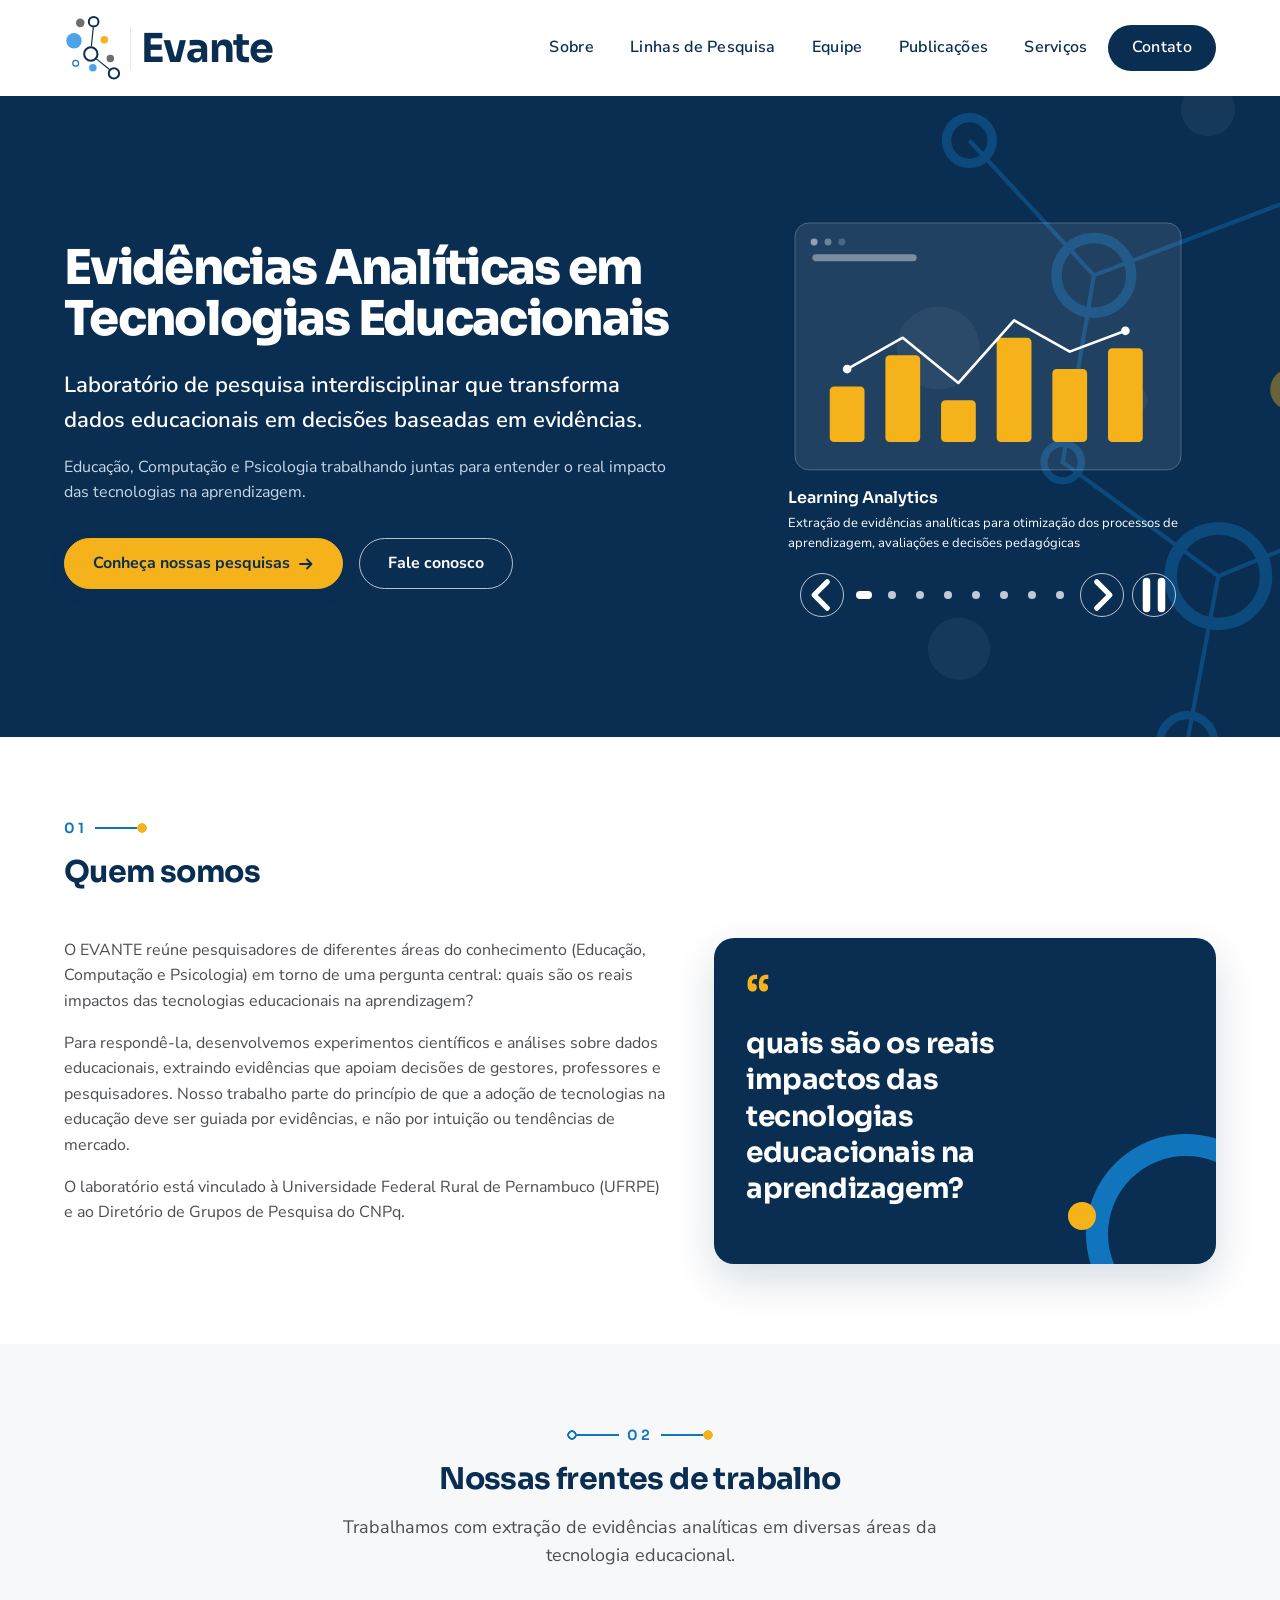
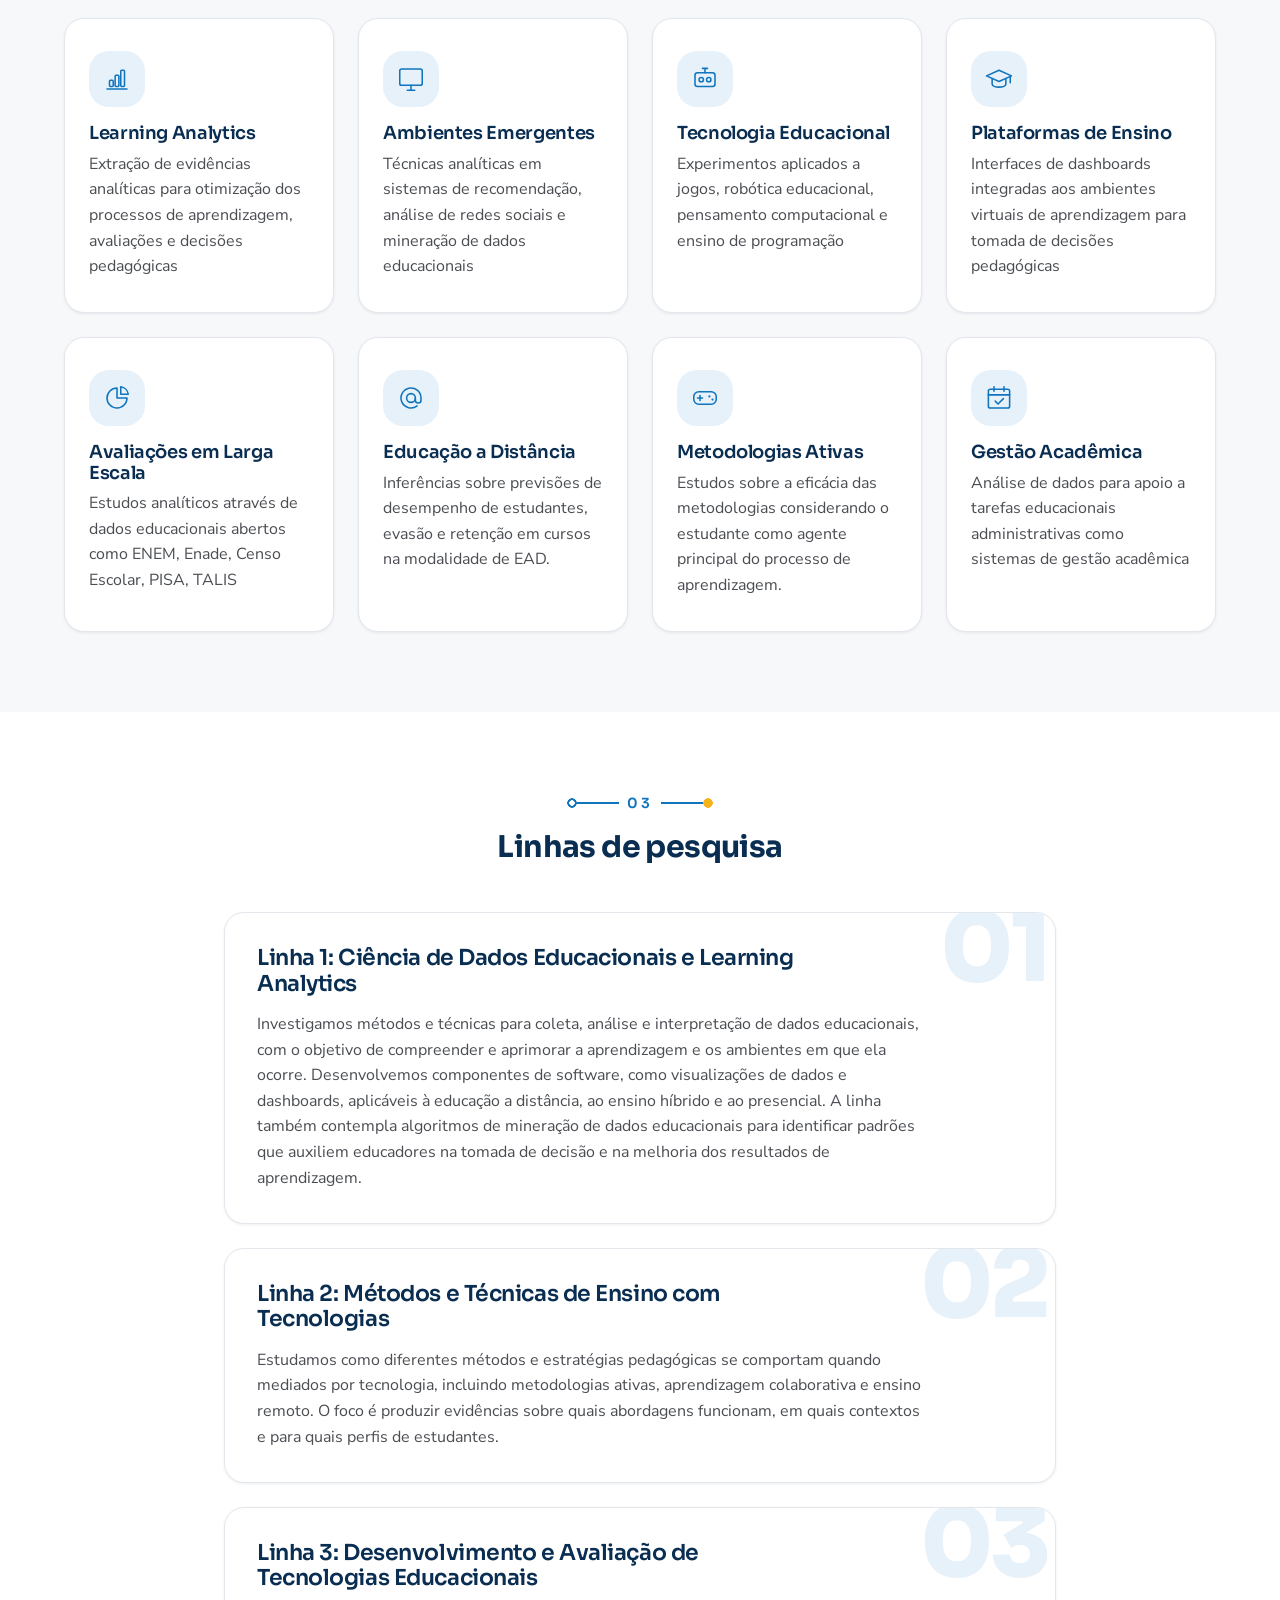
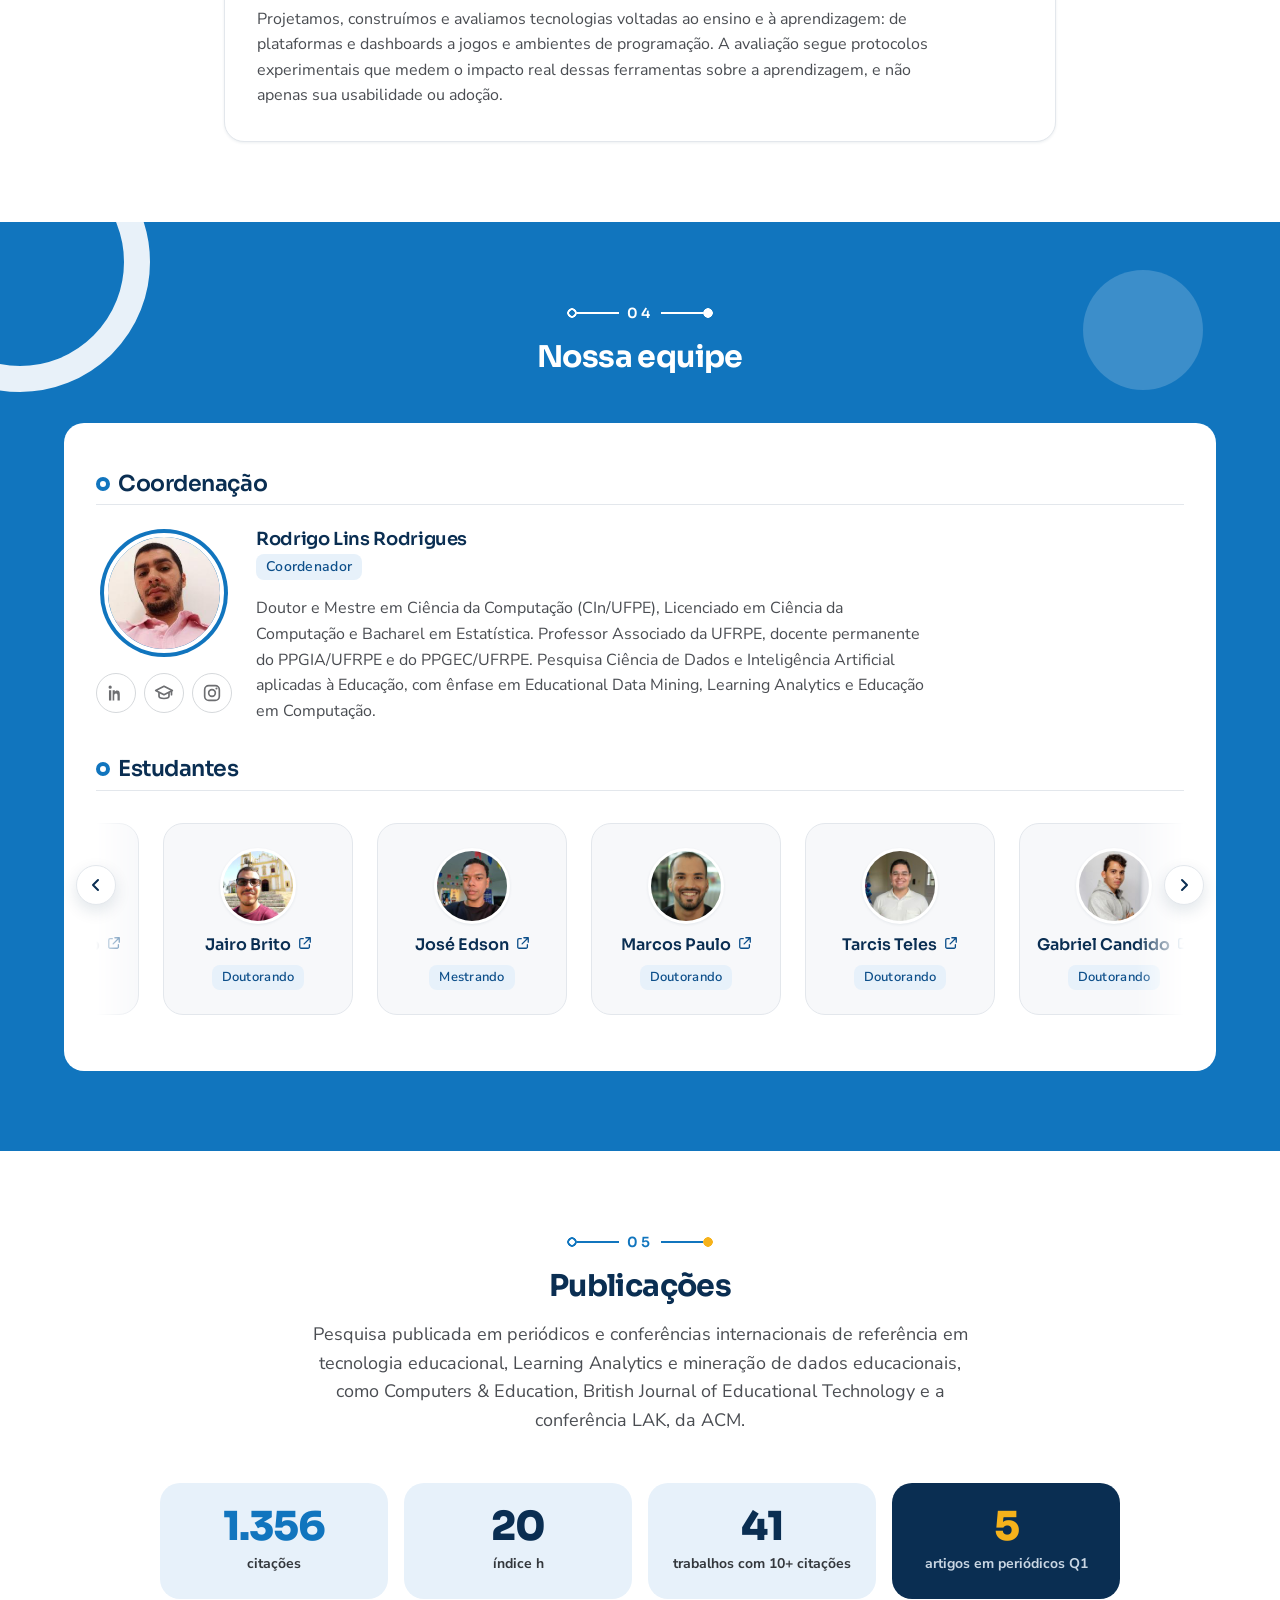
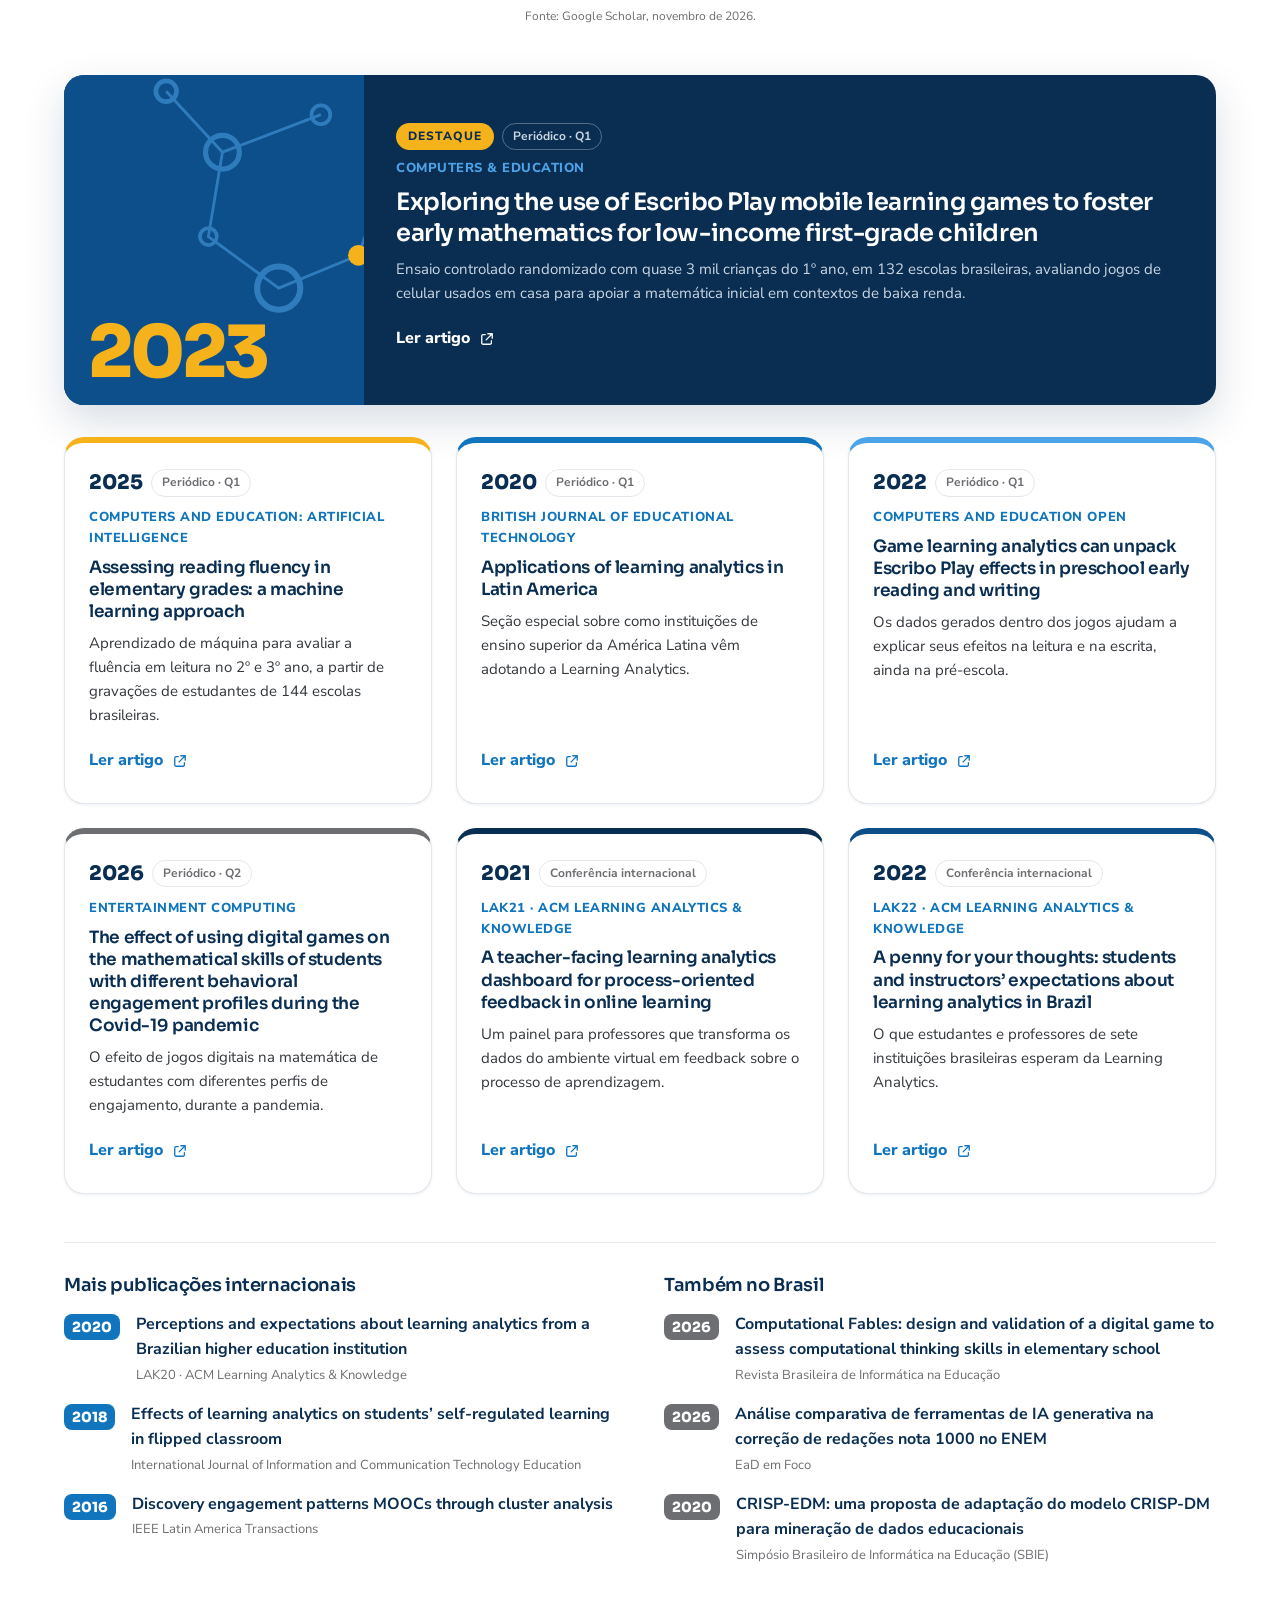
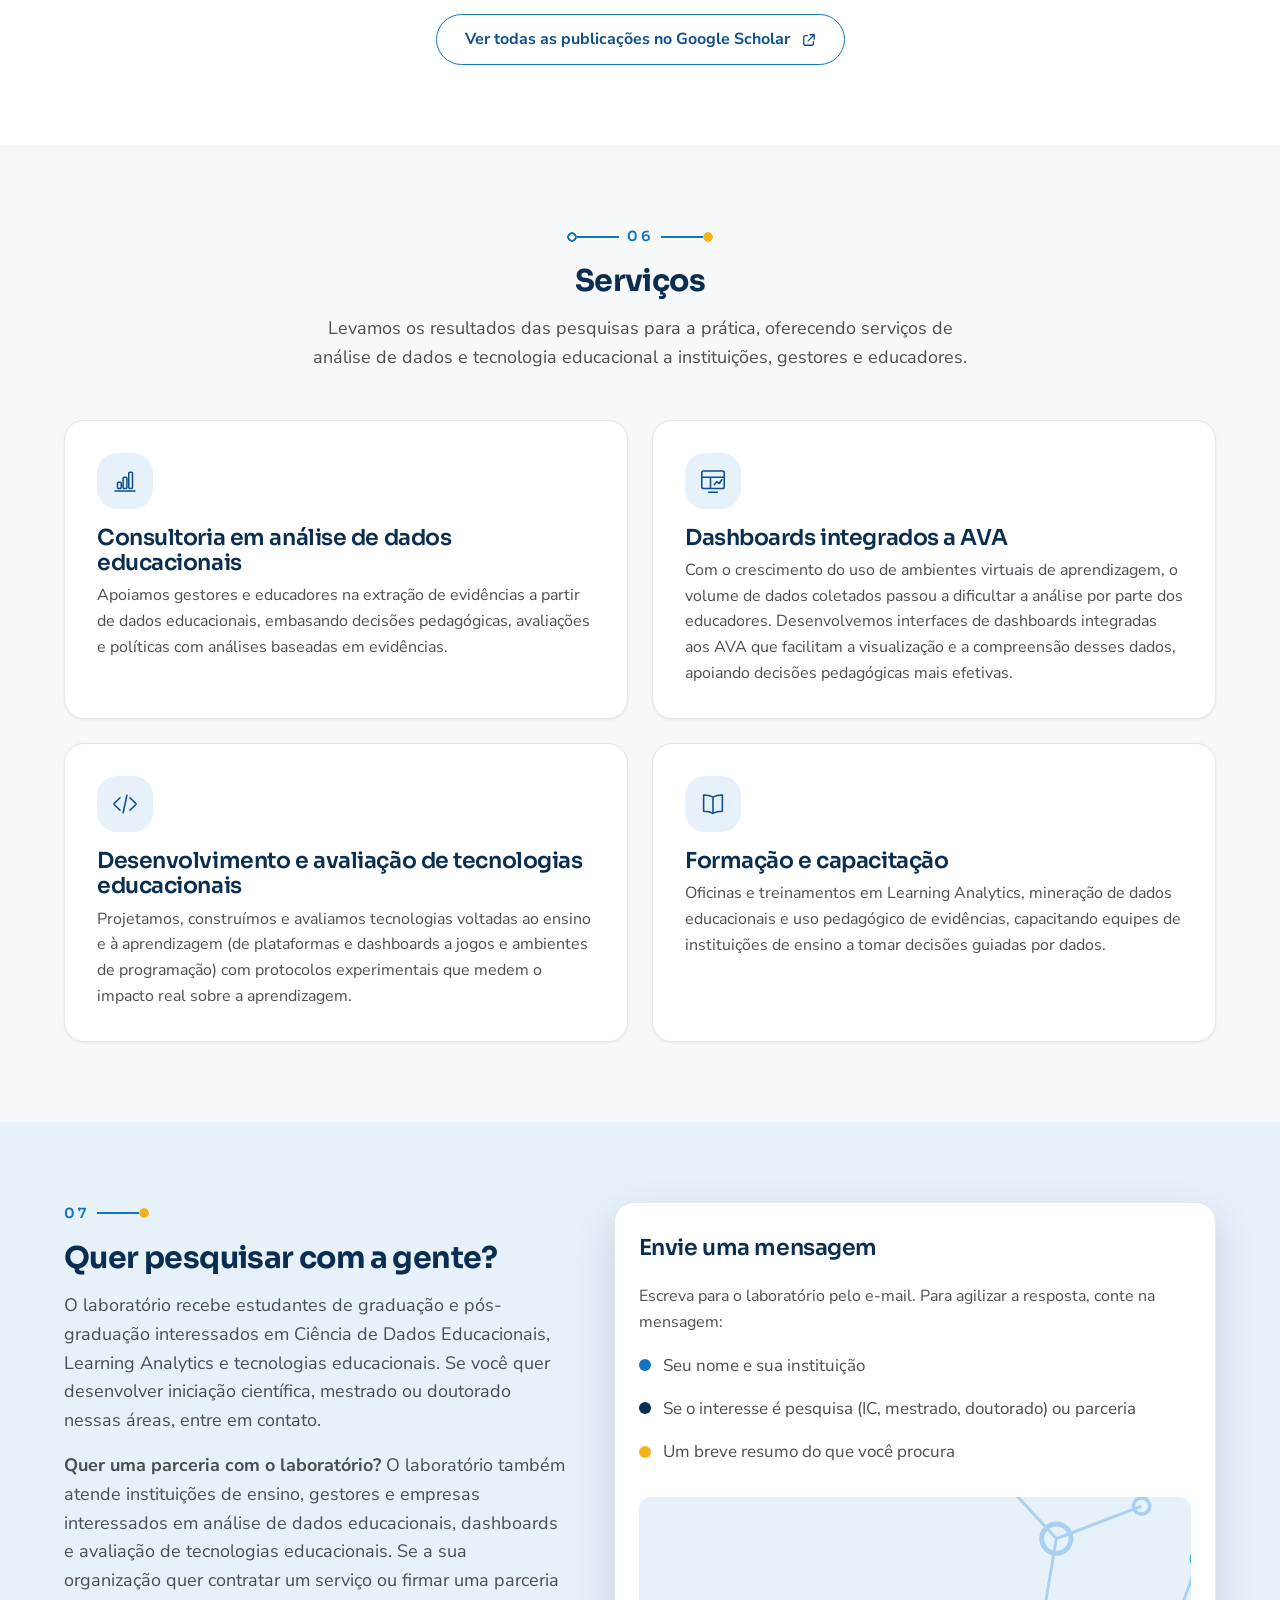
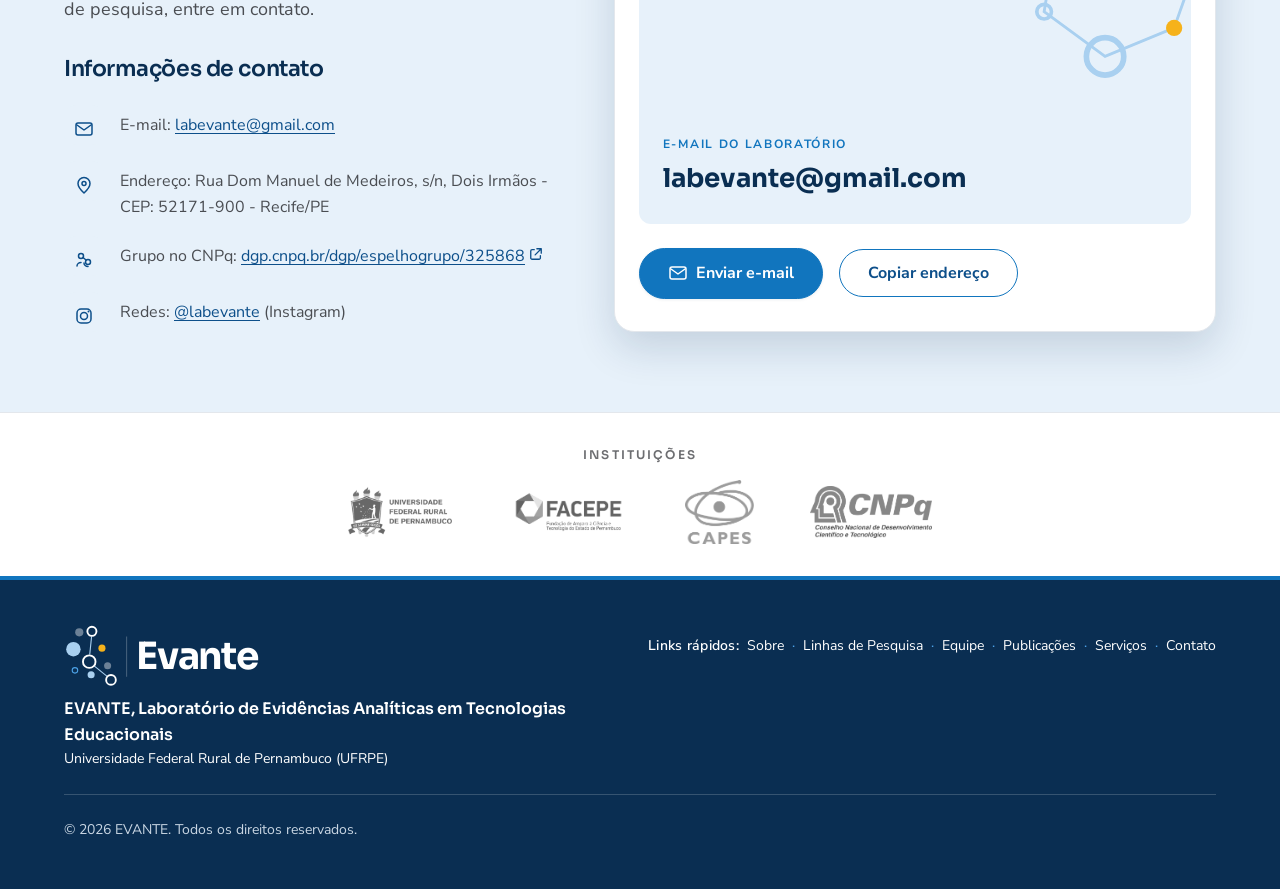
==== index.html @ f4ce6010 "Publica site do Laboratório Evante Co-Authored-By: Claude Opus 5.5 <noreply@anthropic.com>" ====
<!DOCTYPE html>
<html lang="pt-BR">
<head>
  <meta charset="UTF-8">
  <meta name="viewport" content="width=device-width, initial-scale=1.0">
  <meta name="description" content="EVANTE, Laboratório de Evidências Analíticas em Tecnologias Educacionais. Pesquisa interdisciplinar que transforma dados educacionais em decisões baseadas em evidências.">
  <meta name="theme-color" content="#0A2E52">
  <title>EVANTE, Laboratório de Evidências Analíticas em Tecnologias Educacionais</title>
  <link rel="icon" type="image/svg+xml" href="data:image/svg+xml,%3Csvg xmlns=%27http://www.w3.org/2000/svg%27 viewBox=%2740 40 660 780%27%3E%3Ccircle cx=%27217%27 cy=%27128%27 r=%2752%27 fill=%27%236D6E71%27/%3E%3Ccircle cx=%27142%27 cy=%27343%27 r=%2792%27 fill=%27%234DA3E8%27/%3E%3Ccircle cx=%27578%27 cy=%27555%27 r=%2745%27 fill=%27%236D6E71%27/%3E%3Ccircle cx=%27368%27 cy=%27668%27 r=%2745%27 fill=%27%234DA3E8%27/%3E%3Ccircle cx=%27506%27 cy=%27330%27 r=%2745%27 fill=%27%23F6B21B%27/%3E%3Cg fill=%27none%27 stroke=%27%230A2E52%27 stroke-width=%2714%27%3E%3Cline x1=%27374%27 y1=%27180%27 x2=%27350%27 y2=%27412%27/%3E%3Cline x1=%27410%27 y1=%27560%27 x2=%27572%27 y2=%27690%27/%3E%3C/g%3E%3Ccircle cx=%27378%27 cy=%27115%27 r=%2758%27 fill=%27none%27 stroke=%27%230A2E52%27 stroke-width=%2724%27/%3E%3Ccircle cx=%27344%27 cy=%27502%27 r=%2780%27 fill=%27none%27 stroke=%27%230A2E52%27 stroke-width=%2724%27/%3E%3Ccircle cx=%27162%27 cy=%27613%27 r=%2735%27 fill=%27none%27 stroke=%27%231175BE%27 stroke-width=%2714%27/%3E%3Ccircle cx=%27621%27 cy=%27735%27 r=%2762%27 fill=%27none%27 stroke=%27%230A2E52%27 stroke-width=%2724%27/%3E%3C/svg%3E">
  <link rel="preconnect" href="https://fonts.googleapis.com">
  <link rel="preconnect" href="https://fonts.gstatic.com" crossorigin>
  <link rel="stylesheet" href="https://fonts.googleapis.com/css2?family=Nunito+Sans:wght@400;600;700;800&family=Sora:wght@600;700;800&display=swap">
  <style>
    /* ==========================================================
       DESIGN TOKENS - Design System EVANTE
       ========================================================== */
    :root {
      /* ======================================================
         IDENTIDADE VISUAL EVANTE · "Ideias em rede" (v1.0, 2026)
         Fonte da verdade: Manual de Identidade Visual (canvas) e
         design-system-evante.md. Anel = pessoa, ponto = ideia,
         linha = colaboração, Faísca = o novo.
         ====================================================== */

      /* Cores da marca */
      --color-primary:         #1175BE; /* Azul Evante (logo) - 4,9:1 sobre branco */
      --color-primary-dark:    #0D4F8A; /* Azul 700 - links e hover */
      --color-primary-section: #1175BE;
      --color-primary-light:   #E7F1FA; /* Céu */
      --color-deep:            #0A2E52; /* Azul Profundo - fundos escuros */
      --color-blue-300:        #4DA3E8; /* anéis sobre fundo escuro */
      --color-blue-200:        #A9D0F0;
      --color-spark:           #F6B21B; /* Faísca - destaque, nunca texto sobre claro */
      --color-graphite:        #6D6E71; /* Grafite (logo) */

      /* Neutros */
      --color-ink:        #1B1F24; /* Tinta */
      --color-slate:      #0A2E52;
      --color-heading:    #0A2E52;
      --color-text:       #4A4D52;
      --color-text-muted: #6D6E71;
      --color-on-dark:    #C9D6E3; /* texto secundário sobre Azul Profundo */
      --color-border:     #E3E7EC;
      --color-surface:    #F7F8FA; /* Papel */
      --color-bg:         #FFFFFF;

      /* Acentos: a paleta antiga (arco-íris por área) foi substituída
         pela escala do azul + Faísca, para padronizar com a marca */
      --accent-rose:   #1175BE;
      --accent-cyan:   #4DA3E8;
      --accent-green:  #0D4F8A;
      --accent-orange: #F6B21B;
      --accent-yellow: #F6B21B;
      --accent-navy:   #0A2E52;

      /* Cores funcionais */
      --color-success: #2E8B57;
      --color-error:   #D64545;
      --color-warning: #F6B21B;

      /* Tipografia da marca (Google Fonts) */
      --font-heading: "Sora", "Avenir Next", "Segoe UI", system-ui, sans-serif;
      --font-body: "Nunito Sans", "Segoe UI", "Helvetica Neue", Arial, system-ui, sans-serif;
      --font-serif: var(--font-body); /* serifada itálica aposentada na nova identidade */
      --font-logo: "Carlito", "Calibri", "Nunito Sans", sans-serif;

      /* Border-radius */
      --radius-sm: 8px;
      --radius-md: 12px;
      --radius-lg: 20px;
      --radius-full: 9999px;

      /* Sombras no tom do Azul Profundo */
      --shadow-sm: 0 1px 3px rgba(10, 46, 82, 0.08);
      --shadow-md: 0 6px 16px rgba(10, 46, 82, 0.12);
      --shadow-lg: 0 16px 40px rgba(10, 46, 82, 0.16);

      /* Espaçamento - escala base 8px */
      --space-1: 4px;
      --space-2: 8px;
      --space-3: 16px;
      --space-4: 24px;
      --space-5: 32px;
      --space-6: 48px;
      --space-7: 80px;
      --space-8: 120px;

      --header-height: 96px;
    }

    /* ==========================================================
       RESET + BASE (mobile-first)
       ========================================================== */
    *, *::before, *::after {
      margin: 0;
      padding: 0;
      box-sizing: border-box;
    }

    html {
      scroll-behavior: smooth;
      scroll-padding-top: calc(var(--header-height) + var(--space-3));
      -webkit-text-size-adjust: 100%;
    }

    body {
      font-family: var(--font-body);
      font-size: 1rem;
      font-weight: 400;
      line-height: 1.6;
      color: var(--color-text);
      background-color: var(--color-bg);
      -webkit-font-smoothing: antialiased;
    }

    ::selection {
      background-color: var(--color-spark);
      color: var(--color-deep);
    }

    h1, h2, h3, h4 {
      font-family: var(--font-heading);
      color: var(--color-heading);
      line-height: 1.15;
      letter-spacing: -0.02em;
    }

    h1 { font-size: clamp(1.875rem, 4.5vw + 0.75rem, 3rem); font-weight: 700; }
    h2 { font-size: clamp(1.5rem, 1.6vw + 1rem, 1.875rem); font-weight: 700; }
    h3 { font-size: 1.375rem; font-weight: 600; }
    h4 { font-size: 1.125rem; font-weight: 600; }

    p { max-width: 42rem; }

    /* Links em primary-dark (7,3:1); hover clareia para o azul da marca,
       que também passa AA sobre branco (4,9:1). */
    a {
      color: var(--color-primary-dark);
      text-decoration: underline;
      text-underline-offset: 3px;
      transition: color 150ms ease, text-decoration-thickness 150ms ease;
    }

    a:hover {
      color: var(--color-primary);
      text-decoration-thickness: 2px;
    }

    a:focus-visible,
    button:focus-visible,
    input:focus-visible,
    textarea:focus-visible {
      outline: 2px solid var(--color-primary);
      outline-offset: 2px;
      border-radius: var(--radius-sm);
    }

    img, svg { display: block; max-width: 100%; }

    ul { list-style: none; }

    .container {
      max-width: 1200px;
      margin: 0 auto;
      padding-left: 16px;
      padding-right: 16px;
    }

    .sr-only {
      position: absolute;
      width: 1px;
      height: 1px;
      padding: 0;
      margin: -1px;
      overflow: hidden;
      clip: rect(0 0 0 0);
      white-space: nowrap;
      border: 0;
    }

    .skip-link {
      position: absolute;
      left: var(--space-3);
      top: -100px;
      z-index: 300;
      padding: 12px 28px;
      background: var(--color-primary-dark);
      color: #FFFFFF;
      font-weight: 600;
      border-radius: var(--radius-md);
      transition: top 150ms ease;
    }

    .skip-link:focus,
    .skip-link:focus-visible {
      top: var(--space-3);
      color: #FFFFFF;
    }

    /* ==========================================================
       BOTÕES
       ========================================================== */
    .btn {
      display: inline-flex;
      align-items: center;
      justify-content: center;
      gap: var(--space-2);
      min-height: 48px;
      padding: 12px 28px;
      border-radius: var(--radius-full);
      border: 1.5px solid transparent;
      font-family: var(--font-body);
      font-size: 1rem;
      font-weight: 700;
      text-decoration: none;
      cursor: pointer;
      transition: background-color 150ms ease, border-color 150ms ease,
                  color 150ms ease, box-shadow 150ms ease, transform 150ms ease;
    }

    .btn .btn-arrow { transition: transform 150ms ease; }
    .btn:hover .btn-arrow { transform: translateX(4px); }

    /* Com o azul real da marca (#1175BE), branco sobre primary rende 4,9:1 -
       passa AA para texto normal, então o primário segue o DS à risca:
       fundo primary, hover escurece para primary-dark (7,3:1). */
    .btn--primary {
      background-color: var(--color-primary);
      border-color: var(--color-primary);
      color: #FFFFFF;
      box-shadow: var(--shadow-sm);
    }

    .btn--primary:hover {
      background-color: var(--color-primary-dark);
      border-color: var(--color-primary-dark);
      color: #FFFFFF;
      box-shadow: var(--shadow-md);
      transform: translateY(-1px);
    }

    .btn--secondary {
      background-color: transparent;
      border-color: var(--color-primary);
      color: var(--color-primary-dark);
    }

    .btn--secondary:hover {
      background-color: var(--color-primary-light);
      color: var(--color-primary-dark);
    }

    /* CTA claro para uso sobre fundos escuros do hero */
    .btn--light {
      background-color: var(--color-spark);
      border-color: var(--color-spark);
      color: var(--color-deep);
      box-shadow: var(--shadow-md);
    }

    .btn--light:hover {
      background-color: #FFFFFF;
      border-color: #FFFFFF;
      color: var(--color-deep);
      box-shadow: var(--shadow-lg);
      transform: translateY(-1px);
    }

    .btn--ghost {
      background-color: transparent;
      border-color: rgba(255, 255, 255, 0.7);
      color: #FFFFFF;
    }

    .btn--ghost:hover {
      background-color: #FFFFFF;
      border-color: #FFFFFF;
      color: var(--color-primary-dark);
    }

    .btn--light:focus-visible,
    .btn--ghost:focus-visible { outline-color: #FFFFFF; }

    /* ==========================================================
       HEADER / NAVEGAÇÃO
       ========================================================== */
    /* Sticky apenas com JS: sem scripts o menu mobile fica expandido dentro
       do header, e um header fixo de ~380px cobriria metade do viewport */
    .site-header {
      position: static;
      z-index: 100;
      background-color: var(--color-bg);
      transition: box-shadow 150ms ease, background-color 150ms ease;
    }

    .js .site-header {
      position: sticky;
      top: 0;
    }

    @supports (backdrop-filter: blur(12px)) {
      .site-header {
        background-color: rgba(255, 255, 255, 0.82);
        backdrop-filter: blur(12px);
        -webkit-backdrop-filter: blur(12px);
      }
    }

    .site-header.is-scrolled { box-shadow: var(--shadow-sm); }

    /* Barra de progresso de leitura */
    .scroll-progress {
      position: absolute;
      left: 0;
      bottom: 0;
      height: 2px;
      width: 100%;
      transform: scaleX(0);
      transform-origin: left;
      background: var(--color-primary);
      pointer-events: none;
    }

    .header-inner {
      display: flex;
      flex-wrap: wrap;
      align-items: center;
      justify-content: space-between;
      min-height: var(--header-height);
      gap: var(--space-3);
    }

    .logo {
      display: inline-flex;
      align-items: center;
      min-height: 44px;
      text-decoration: none;
    }

    /* Lockup da marca - SVG inline (opção 1: rede de dados), nítido em
       qualquer escala. Menor no mobile p/ caber ao lado do menu; maior no
       desktop. A tipografia herda a fonte de títulos do site. */
    .logo-svg {
      height: 56px;
      width: auto;
      display: block;
    }

    .logo-svg text, .footer-logo text { font-family: var(--font-heading); }
    .logo-svg .tg, .footer-logo .tg { font-family: var(--font-body); }

    .footer-logo { height: 64px; width: auto; display: block; }

    /* Sem JS o botão fica oculto e a lista de links permanece visível
       (fallback progressivo); com JS o menu colapsa no mobile. */
    .nav-toggle {
      display: none;
      align-items: center;
      justify-content: center;
      width: 44px;
      height: 44px;
      border: none;
      background: transparent;
      border-radius: var(--radius-md);
      color: var(--color-heading);
      cursor: pointer;
    }

    .js .nav-toggle { display: inline-flex; }

    .nav-toggle:hover { color: var(--color-primary-dark); background-color: var(--color-primary-light); }

    .nav-toggle .icon-close { display: none; }
    .nav-toggle[aria-expanded="true"] .icon-menu { display: none; }
    .nav-toggle[aria-expanded="true"] .icon-close { display: block; }

    .site-nav { width: 100%; }

    .js .site-nav {
      position: absolute;
      top: var(--header-height);
      left: 0;
      right: 0;
      width: auto;
      display: none;
      background-color: var(--color-bg);
      box-shadow: var(--shadow-lg);
      border-top: 1px solid var(--color-border);
    }

    .js .site-nav.is-open { display: block; }

    .site-nav ul {
      display: flex;
      flex-direction: column;
      padding: var(--space-2) var(--space-3) var(--space-3);
      gap: var(--space-1);
    }

    .site-nav a {
      display: flex;
      align-items: center;
      min-height: 44px;
      padding: 10px 16px;
      font-size: 1rem;
      font-weight: 600;
      letter-spacing: 0.02em;
      white-space: nowrap;
      color: var(--color-heading);
      text-decoration: none;
      border-radius: var(--radius-md);
      transition: color 150ms ease, background-color 150ms ease;
    }

    .site-nav a:hover {
      color: var(--color-primary-dark);
      background-color: var(--color-primary-light);
    }

    .site-nav a[aria-current="true"] {
      color: var(--color-primary-dark);
      background-color: var(--color-primary-light);
    }

    .site-nav .nav-cta {
      border-radius: var(--radius-full);
      background-color: var(--color-primary);
      color: #FFFFFF;
      justify-content: center;
    }

    .site-nav .nav-cta:hover,
    .site-nav .nav-cta[aria-current="true"] {
      background-color: var(--color-deep);
      color: #FFFFFF;
    }

    /* ==========================================================
       SEÇÕES - base
       ========================================================== */
    .section {
      padding: var(--space-6) 0;
      position: relative;
    }

    .section-header { margin-bottom: var(--space-6); }

    .section-header--center {
      text-align: center;
    }

    .section-header--center .section-eyebrow { justify-content: center; }

    .section-header--center p {
      margin-left: auto;
      margin-right: auto;
    }

    /* Numeração editorial decorativa acima do título */
    .section-eyebrow {
      display: flex;
      align-items: center;
      gap: var(--space-2);
      margin-bottom: var(--space-3);
      font-family: var(--font-heading);
      font-size: 0.875rem;
      font-weight: 600;
      letter-spacing: 0.2em;
      color: var(--color-primary);
    }

    /* Conexão: linha azul que termina num nó da Faísca */
    .section-eyebrow::after {
      content: "";
      width: 52px;
      height: 10px;
      background:
        radial-gradient(circle at calc(100% - 5px) 50%, var(--color-spark) 4.5px, transparent 5px),
        linear-gradient(var(--color-primary), var(--color-primary)) left center / calc(100% - 10px) 2px no-repeat;
    }

    .section-header--center .section-eyebrow::before {
      content: "";
      width: 52px;
      height: 10px;
      background:
        radial-gradient(circle at 5px 50%, transparent 2.5px, var(--color-primary) 3px, var(--color-primary) 4.5px, transparent 5px),
        linear-gradient(var(--color-primary), var(--color-primary)) right center / calc(100% - 10px) 2px no-repeat;
    }

    .section-subtitle {
      font-family: var(--font-body);
      font-size: 1.125rem;
      font-weight: 400;
      color: var(--color-text);
      margin-top: var(--space-3);
    }

    .section--surface { background-color: var(--color-surface); }

    .prose > p + p { margin-top: var(--space-3); }

    /* Placeholders de conteúdo pendente */
    .placeholder-note {
      border: 1px dashed var(--color-text-muted);
      border-radius: var(--radius-lg);
      padding: var(--space-4);
      font-style: italic;
      color: var(--color-text);
      background-color: var(--color-surface);
    }

    /* ==========================================================
       HERO
       ========================================================== */
    .hero {
      position: relative;
      background-color: var(--color-deep);
      color: #FFFFFF;
      padding: var(--space-7) 0;
      overflow: hidden;
      isolation: isolate;
    }


    /* Overlay leve em --color-ink (12%) + grade de pontos: com o azul real da
       marca o branco já passa AA (4,9:1); os 12% dão margem (5,5:1+) sem
       escurecer o tom - o hero mantém o azul vivo da logo */
    /* Padrão Constelação (grafismo da marca) */
    .hero-constellation {
      position: absolute;
      z-index: -1;
      right: -160px;
      top: -80px;
      height: calc(100% + 160px);
      width: auto;
      max-width: none;
      opacity: 0.55;
      pointer-events: none;
    }

    @media (min-width: 1024px) {
      .hero-constellation { right: -260px; opacity: 0.4; }
    }

    .hero .container {
      position: relative;
      z-index: 1;
    }

    .hero-grid {
      display: grid;
      grid-template-columns: 1fr;
      gap: var(--space-6);
      align-items: center;
    }

    .hero h1 {
      color: #FFFFFF;
      max-width: 46rem;
      font-weight: 800;
      line-height: 1.05;
      letter-spacing: -0.035em;
    }

    .hero-subtitle {
      font-family: var(--font-body);
      font-weight: 600;
      font-size: clamp(1.125rem, 1vw + 1rem, 1.375rem);
      margin-top: var(--space-4);
      max-width: 42rem;
      color: #FFFFFF;
    }

    /* Branco puro: em 16px (texto normal), EDF5FB ficaria 4,47:1 no stop
       mais claro do gradiente - branco rende 4,92:1 */
    .hero-support {
      margin-top: var(--space-3);
      max-width: 42rem;
      color: var(--color-on-dark);
    }

    .hero-actions {
      display: flex;
      flex-wrap: wrap;
      gap: var(--space-3);
      margin-top: var(--space-5);
    }

    /* Carrossel de dashboards das frentes de trabalho (desktop).
       min-width: 0 impede que a legenda mais longa infle o min-content
       do item de grid e quebre a proporção de colunas do hero */
    .hero-visual {
      display: none;
      position: relative;
      min-width: 0;
    }

    .hero-visual svg { width: 100%; height: auto; }

    @keyframes hero-float {
      0%, 100% { transform: translateY(0); }
      50% { transform: translateY(-10px); }
    }

    .hero-visual .float { animation: hero-float 7s ease-in-out infinite; }

    /* ---- Animações dos gráficos: entrada coreografada + vida contínua ----
       Escopadas em .hv-slide.is-active: a coreografia REPLAY a cada troca
       de slide do carrossel. Só transform/opacity (baratos de compor);
       estados finais = estado natural, então o prefers-reduced-motion
       global reduz tudo a um aparecimento instantâneo. */
    .hv-fade { opacity: 0; }

    .hv-slide.is-active .hv-fade {
      animation: hv-fade-in 600ms ease-out var(--in-delay, 0ms) both;
    }

    @keyframes hv-fade-in { to { opacity: 1; } }

    /* Barras: crescem do eixo e depois "respiram" como dados ao vivo */
    .hv-bar {
      transform-box: fill-box;
      transform-origin: 50% 100%;
      opacity: 0;
    }

    .hv-slide.is-active .hv-bar {
      animation:
        hv-fade-in 200ms ease-out var(--in-delay, 600ms) both,
        hv-rise-y 900ms cubic-bezier(0.22, 0.8, 0.3, 1) var(--in-delay, 600ms) both,
        hv-live-y var(--live-dur, 5s) ease-in-out 2s infinite alternate;
    }

    @keyframes hv-rise-y { from { transform: scaleY(0); } }
    @keyframes hv-live-y { from { transform: scaleY(1); } to { transform: scaleY(0.93); } }

    /* Pílulas de valor: deslizam da esquerda e oscilam sutilmente */
    .hv-stat {
      transform-box: fill-box;
      transform-origin: 0% 50%;
      opacity: 0;
    }

    .hv-slide.is-active .hv-stat {
      animation:
        hv-fade-in 200ms ease-out var(--in-delay, 400ms) both,
        hv-rise-x 700ms cubic-bezier(0.22, 0.8, 0.3, 1) var(--in-delay, 400ms) both,
        hv-live-x var(--live-dur, 6s) ease-in-out 2.4s infinite alternate;
    }

    @keyframes hv-rise-x { from { transform: scaleX(0); } }
    @keyframes hv-live-x { from { transform: scaleX(1); } to { transform: scaleX(0.8); } }

    /* Linha de tendência: desenha-se do início ao fim */
    .hv-trend {
      stroke-dasharray: 100;
      stroke-dashoffset: 100;
      fill: none;
    }

    .hv-slide.is-active .hv-trend {
      animation: hv-draw 1400ms ease-in-out 800ms forwards;
    }

    @keyframes hv-draw { to { stroke-dashoffset: 0; } }

    .hv-dot {
      opacity: 0;
      transform-box: fill-box;
      transform-origin: 50% 50%;
    }

    .hv-slide.is-active .hv-dot {
      animation:
        hv-fade-in 350ms ease-out var(--in-delay, 900ms) both,
        hv-pulse-dot 3.2s ease-in-out var(--pulse-delay, 2.6s) infinite;
    }

    @keyframes hv-pulse-dot {
      0%, 100% { transform: scale(1); }
      50% { transform: scale(1.35); }
    }

    /* Arcos (donuts/medidores): varrem até o valor e deslizam de leve depois.
       --sweep-from = comprimento do arco (stroke-dasharray) de cada elemento */
    .hv-donut {
      stroke-dashoffset: var(--sweep-from, 120);
      fill: none;
    }

    .hv-slide.is-active .hv-donut {
      animation:
        hv-sweep 1200ms cubic-bezier(0.3, 0.6, 0.2, 1) 1000ms both,
        hv-live-sweep 7s ease-in-out 2.6s infinite alternate;
    }

    @keyframes hv-sweep { to { stroke-dashoffset: 0; } }
    @keyframes hv-live-sweep { from { stroke-dashoffset: 0; } to { stroke-dashoffset: -14; } }

    /* ---- Estrutura do carrossel ---- */
    .hv-carousel {
      max-width: 400px;
      margin: 0 auto;
    }

    .hv-viewport { overflow: hidden; }

    .hv-track {
      display: flex;
      transition: transform 600ms cubic-bezier(0.4, 0, 0.2, 1);
    }

    .hv-slide {
      flex: 0 0 100%;
      min-width: 0;
    }

    .hv-caption {
      margin-top: var(--space-2);
      min-height: 80px;
      color: #FFFFFF;
    }

    .hv-caption strong {
      display: block;
      font-family: var(--font-heading);
      font-size: 1rem;
      font-weight: 600;
      margin-bottom: var(--space-1);
    }

    .hv-caption p {
      font-size: 0.8125rem;
      line-height: 1.5;
      color: #FFFFFF;
      max-width: none;
    }

    /* Controles só fazem sentido com JS */
    .hv-controls { display: none; }

    .js .hv-controls {
      display: flex;
      align-items: center;
      justify-content: center;
      gap: var(--space-2);
      margin-top: var(--space-2);
    }

    .hv-nav {
      display: inline-flex;
      align-items: center;
      justify-content: center;
      width: 44px;
      height: 44px;
      flex: none;
      border-radius: var(--radius-full);
      border: 1.5px solid rgba(255, 255, 255, 0.7);
      background: transparent;
      color: #FFFFFF;
      cursor: pointer;
      transition: background-color 150ms ease, color 150ms ease;
    }

    .hv-nav:hover {
      background-color: #FFFFFF;
      color: var(--color-primary-dark);
    }

    .hv-nav:focus-visible {
      outline: 2px solid #FFFFFF;
      outline-offset: 2px;
    }

    /* Pausa no DOM antes dos demais controles (primeiro na ordem de Tab,
       como pede o padrão ARIA de carrossel); visualmente fica por último */
    .hv-pause { order: 1; }

    .hv-pause .icon-play { display: none; }
    .hv-pause.is-paused .icon-pause { display: none; }
    .hv-pause.is-paused .icon-play { display: block; }

    /* WCAG 2.2.2: a pausa manual congela também as animações contínuas
       dos gráficos e a flutuação do cartão, não só a rotação */
    .hv-carousel.is-paused .float,
    .hv-carousel.is-paused .hv-slide.is-active .hv-bar,
    .hv-carousel.is-paused .hv-slide.is-active .hv-stat,
    .hv-carousel.is-paused .hv-slide.is-active .hv-dot,
    .hv-carousel.is-paused .hv-slide.is-active .hv-donut {
      animation-play-state: paused;
    }

    .hv-dots {
      display: flex;
      align-items: center;
      gap: var(--space-1);
    }

    .hv-dot-btn {
      width: 24px;
      height: 24px;
      border: none;
      background: transparent;
      cursor: pointer;
      position: relative;
      border-radius: var(--radius-full);
      padding: 0;
    }

    .hv-dot-btn::before {
      content: "";
      position: absolute;
      inset: 8px;
      border-radius: var(--radius-full);
      background-color: rgba(255, 255, 255, 0.75); /* ≥3:1 com folga no stop claro */
      transition: background-color 150ms ease;
    }

    .hv-dot-btn:hover::before { background-color: #FFFFFF; }

    .hv-dot-btn.is-active::before {
      inset: 8px 4px;
      background-color: #FFFFFF;
    }

    .hv-dot-btn:focus-visible {
      outline: 2px solid #FFFFFF;
      outline-offset: 1px;
    }

    /* ==========================================================
       FRENTES DE TRABALHO - cards de área
       ========================================================== */
    .areas-grid {
      display: grid;
      grid-template-columns: 1fr;
      gap: var(--space-4);
    }

    .area-card {
      position: relative;
      background-color: var(--color-bg);
      border: 1px solid var(--color-border);
      border-radius: var(--radius-lg);
      padding: 32px 24px;
      box-shadow: var(--shadow-sm);
      transition: box-shadow 150ms ease, transform 150ms ease;
      overflow: hidden;
    }

    /* Fio de acento que desliza no hover */
    .area-card::after {
      content: "";
      position: absolute;
      top: 0;
      left: 0;
      right: 0;
      height: 4px;
      background: var(--color-spark);
      transform: scaleX(0);
      transform-origin: left;
      transition: transform 200ms ease;
    }

    .area-card:hover {
      box-shadow: var(--shadow-md);
      transform: translateY(-4px);
    }

    .area-card:hover::after { transform: scaleX(1); }

    .area-icon-chip {
      display: inline-flex;
      align-items: center;
      justify-content: center;
      width: 56px;
      height: 56px;
      border-radius: var(--radius-lg);
      background-color: var(--accent-soft, var(--color-primary-light));
      color: var(--accent, var(--color-primary));
      margin-bottom: var(--space-3);
    }

    .area-icon-chip svg { width: 30px; height: 30px; }

    .area-card h3 {
      margin-bottom: var(--space-2);
      font-size: 1.125rem;
    }

    /* ==========================================================
       QUEM SOMOS
       ========================================================== */
    .about-grid {
      display: grid;
      grid-template-columns: 1fr;
      gap: var(--space-6);
      align-items: start;
    }

    .about-quote {
      position: relative;
      background-color: var(--color-deep);
      border-radius: var(--radius-lg);
      padding: var(--space-5);
      color: #FFFFFF;
      box-shadow: var(--shadow-lg);
      overflow: hidden;
      isolation: isolate;
    }

    /* Overlay leve (12%) + pontos, mesma técnica do hero: mantém o azul da
       marca vivo e o AA do texto branco, inclusive sobre o glow ciano (20%) */
    /* Anel da marca saindo pelo canto + nó da Faísca */
    .about-quote::before {
      content: "";
      position: absolute;
      width: 200px;
      height: 200px;
      right: -70px;
      bottom: -70px;
      border-radius: var(--radius-full);
      border: 22px solid var(--color-primary);
    }

    .about-quote::after {
      content: "";
      position: absolute;
      width: 28px;
      height: 28px;
      right: 120px;
      bottom: 34px;
      border-radius: var(--radius-full);
      background: var(--color-spark);
    }

    /* Pull-quote: reprodução literal da pergunta central da copy */
    .about-quote blockquote {
      position: relative;
      z-index: 1;
      font-family: var(--font-heading);
      font-weight: 700;
      font-size: clamp(1.375rem, 1.2vw + 1rem, 1.75rem);
      line-height: 1.3;
      letter-spacing: -0.015em;
      color: #FFFFFF;
    }

    .about-quote blockquote { padding-right: 96px; padding-bottom: 24px; }

    .about-quote .quote-mark {
      display: block;
      font-family: var(--font-heading);
      font-size: 3rem;
      font-weight: 700;
      line-height: 1;
      color: var(--color-spark);
      margin-bottom: var(--space-2);
    }

    /* ==========================================================
       LINHAS DE PESQUISA
       ========================================================== */
    .research-lines {
      display: grid;
      gap: var(--space-4);
      max-width: 52rem;
      margin: 0 auto;
    }

    .research-line {
      position: relative;
      background-color: var(--color-bg);
      border: 1px solid var(--color-border);
      border-radius: var(--radius-lg);
      padding: var(--space-5);
      box-shadow: var(--shadow-sm);
      overflow: hidden;
      transition: box-shadow 150ms ease, transform 150ms ease;
    }

    .research-line:hover {
      box-shadow: var(--shadow-md);
      transform: translateY(-2px);
    }

    /* Numeral fantasma decorativo */
    .line-ghost {
      position: absolute;
      top: -12px;
      right: 8px;
      font-family: var(--font-heading);
      font-size: 6rem;
      font-weight: 800;
      letter-spacing: -0.04em;
      line-height: 1;
      color: var(--color-primary-light);
      user-select: none;
      pointer-events: none;
    }

    .research-line h3 {
      position: relative;
      margin-bottom: var(--space-3);
      max-width: 36rem;
    }

    .research-line p {
      position: relative;
      max-width: 42rem;
    }

    /* ==========================================================
       EQUIPE
       ========================================================== */
    .section--blue {
      background-color: var(--color-primary);
      position: relative;
      overflow: hidden;
    }

    /* Overlay leve (12%) + pontos, mesma técnica do hero - AA do H2 e do
       eyebrow claros preservado com o azul vivo da marca */
    /* Anéis da marca nas bordas da seção azul */
    .section--blue::before {
      content: "";
      position: absolute;
      width: 260px;
      height: 260px;
      left: -110px;
      top: -90px;
      border-radius: var(--radius-full);
      border: 26px solid rgba(255, 255, 255, 0.9);
    }

    .section--blue::after {
      content: "";
      position: absolute;
      width: 120px;
      height: 120px;
      right: 6%;
      top: 48px;
      border-radius: var(--radius-full);
      background: rgba(255, 255, 255, 0.18);
    }

    .section--blue .container { position: relative; z-index: 1; }

    .section--blue .section-header h2 { color: #FFFFFF; }

    .section--blue .section-eyebrow { color: #FFFFFF; }

    .section--blue .section-eyebrow::before,
    .section--blue .section-eyebrow::after { filter: brightness(0) invert(1); }

    .team-panel {
      background-color: var(--color-bg);
      border-radius: var(--radius-lg);
      padding: var(--space-5) var(--space-4);
      margin-top: var(--space-6);
    }


    .team-group + .team-group { margin-top: var(--space-5); }

    .team-group > h3 {
      display: flex;
      align-items: center;
      gap: var(--space-2);
      margin-bottom: var(--space-4);
      padding-bottom: var(--space-2);
      border-bottom: 1px solid var(--color-border);
    }

    /* Anel da marca como marcador */
    .team-group > h3::before {
      content: "";
      width: 14px;
      height: 14px;
      border-radius: var(--radius-full);
      border: 4px solid var(--color-primary);
    }

    .member-card {
      display: flex;
      flex-direction: column;
      align-items: center;
      text-align: center;
      gap: var(--space-4);
    }

    /* Anel em gradiente ao redor da foto */
    .member-photo-ring {
      flex: none;
      padding: 4px;
      border-radius: var(--radius-full);
      background: var(--color-primary);
    }

    .member-photo {
      width: 120px;
      height: 120px;
      border-radius: var(--radius-full);
      border: 4px solid #FFFFFF;
      background-color: var(--color-primary-light);
      object-fit: cover;
      display: block;
    }

    /* Coluna da foto do coordenador + ícones sociais abaixo */
    .member-aside {
      flex: none;
      display: flex;
      flex-direction: column;
      align-items: center;
      gap: var(--space-3);
    }

    .member-socials {
      display: flex;
      align-items: center;
      gap: var(--space-2);
    }

    /* Chips com contorno, em escala de cinza; escurecem no hover/foco */
    .member-socials .social-link {
      display: inline-flex;
      align-items: center;
      justify-content: center;
      width: 40px;
      height: 40px;
      border-radius: var(--radius-full);
      border: 1.5px solid #D6D9DC;
      color: var(--color-text-muted);
      cursor: pointer;
      transition: color 150ms ease, border-color 150ms ease;
    }

    .member-socials .social-link:hover,
    .member-socials .social-link:focus-visible {
      color: var(--color-heading);
      border-color: var(--color-text-muted);
    }

    .member-socials svg { width: 20px; height: 20px; display: block; }

    .member-card h4 { margin-bottom: var(--space-1); }

    .member-role {
      display: inline-flex;
      align-items: center;
      font-size: 0.875rem;
      font-weight: 600;
      letter-spacing: 0.02em;
      color: var(--color-primary-dark);
      background-color: var(--color-primary-light);
      border-radius: var(--radius-sm);
      padding: 2px 10px;
      margin-bottom: var(--space-3);
    }

    .member-card p { max-width: 42rem; }

    /* Pesquisadores: grade estática de cards (mesmo visual dos estudantes) */
    .researchers-grid {
      display: flex;
      flex-wrap: wrap;
      gap: var(--space-4);
      justify-content: center;
      padding: var(--space-2) 0;
    }

    /* ---- Estudantes: carrossel horizontal contínuo (marquee) ----
       Uma única linha de cards passando na horizontal, em loop. Só anima
       com JS (que clona os cards p/ loop sem emenda); sem JS vira uma
       faixa rolável. Pausa no hover/foco e sob prefers-reduced-motion. */
    .students-viewport {
      overflow-x: auto;
      -webkit-overflow-scrolling: touch;
    }

    /* Com JS: rolagem nativa (scrollLeft) controlada por JS — auto-passar via
       setInterval e setas via scrollBy. Barra de rolagem escondida; fade nas bordas. */
    .js .students-viewport {
      overflow-x: auto;
      scrollbar-width: none;
      -ms-overflow-style: none;
      -webkit-mask-image: linear-gradient(90deg, transparent, #000 48px, #000 calc(100% - 48px), transparent);
      mask-image: linear-gradient(90deg, transparent, #000 48px, #000 calc(100% - 48px), transparent);
    }

    .js .students-viewport::-webkit-scrollbar { display: none; }

    .students-track {
      display: flex;
      gap: var(--space-4);
      padding: var(--space-2) 0;
      margin: 0;
    }

    .js .students-track { width: max-content; }

    .student-card {
      flex: 0 0 190px;
      display: flex;
      flex-direction: column;
      align-items: center;
      text-align: center;
      gap: var(--space-2);
      background-color: var(--color-surface);
      border: 1px solid var(--color-border);
      border-radius: var(--radius-lg);
      padding: var(--space-4) var(--space-3);
    }

    .student-photo {
      width: 76px;
      height: 76px;
      border-radius: var(--radius-full);
      border: 3px solid #FFFFFF;
      box-shadow: var(--shadow-sm);
      background-color: var(--color-primary-light);
      background-image: url("data:image/svg+xml,%3Csvg xmlns='http://www.w3.org/2000/svg' viewBox='0 0 76 76'%3E%3Ccircle cx='38' cy='30' r='13' fill='%23939598'/%3E%3Cpath d='M13 70c0-14 11-21 25-21s25 7 25 21' fill='%23939598'/%3E%3C/svg%3E");
      background-size: cover;
      background-position: center;
      object-fit: cover; /* quando o card tem foto real (img.student-photo) */
    }

    .student-name {
      font-family: var(--font-heading);
      font-size: 1rem;
      font-weight: 600;
      color: var(--color-heading);
      max-width: none;
    }

    /* Nível de ensino do estudante (Doutorando/Mestrando/IC), estilo chip */
    .student-meta {
      display: inline-flex;
      align-items: center;
      font-size: 0.8125rem;
      font-weight: 600;
      letter-spacing: 0.02em;
      color: var(--color-primary-dark);
      background-color: var(--color-primary-light);
      border-radius: var(--radius-sm);
      padding: 2px 10px;
      max-width: none;
    }

    /* Card de estudante com link externo (ex.: Currículo Lattes) */
    .student-link {
      display: flex;
      flex-direction: column;
      align-items: center;
      gap: var(--space-2);
      width: 100%;
      text-decoration: none;
      color: inherit;
    }

    .student-card--link {
      cursor: pointer;
      transition: box-shadow 150ms ease, transform 150ms ease, border-color 150ms ease;
    }

    .student-card--link:hover,
    .student-card--link:focus-within {
      box-shadow: var(--shadow-md);
      border-color: var(--color-primary-light);
      transform: translateY(-2px);
    }

    .student-link:focus-visible {
      outline: 2px solid var(--color-primary);
      outline-offset: 4px;
      border-radius: var(--radius-md);
    }

    .student-name .external-icon { color: var(--color-primary-dark); }

    /* Controles sobrepostos ao carrossel (setas nas laterais, pausa no canto) */
    .students-carousel { position: relative; }

    /* Botões de navegação — só aparecem com JS (sem JS não funcionam) */
    .students-nav {
      display: none;
      position: absolute;
      z-index: 2;
      align-items: center;
      justify-content: center;
      width: 40px;
      height: 40px;
      border-radius: var(--radius-full);
      border: 1px solid var(--color-border);
      background: #FFFFFF;
      color: var(--color-heading);
      cursor: pointer;
      box-shadow: var(--shadow-md);
      transition: background-color 150ms ease, border-color 150ms ease, color 150ms ease;
    }

    .js .students-nav { display: inline-flex; }

    .students-nav:hover {
      background-color: var(--color-primary-light);
      border-color: var(--color-primary);
      color: var(--color-primary-dark);
    }

    .students-nav:focus-visible { outline: 2px solid var(--color-primary); outline-offset: 2px; }

    /* setas centralizadas na altura das fotos, no início da 1ª e no fim da última */
    .students-prev { left: -20px; top: 70px; transform: translateY(-50%); }
    .students-next { right: -20px; top: 70px; transform: translateY(-50%); }


    /* ==========================================================
       PUBLICAÇÕES
       ========================================================== */
    .pub-cta {
      display: flex;
      justify-content: center;
      margin-top: var(--space-6);
    }

    /* Placeholder de CTA sem destino: aparência desabilitada, sem hover/cursor
       de controle, até o link real do Scholar/Lattes ser definido */
    .btn--disabled {
      background-color: var(--color-surface);
      border-color: var(--color-border);
      color: var(--color-text);
      pointer-events: none;
    }

    .external-icon {
      display: inline-block;
      width: 14px;
      height: 14px;
      vertical-align: baseline;
      margin-left: var(--space-1);
    }

    /* ==========================================================
       PROJETOS E PLATAFORMAS
       ========================================================== */
    .projects-grid {
      display: grid;
      grid-template-columns: 1fr;
      gap: var(--space-4);
    }

    .project-card {
      position: relative;
      background-color: var(--color-bg);
      border: 1px solid var(--color-border);
      border-radius: var(--radius-lg);
      padding: var(--space-5);
      box-shadow: var(--shadow-sm);
      transition: box-shadow 150ms ease, transform 150ms ease;
      overflow: hidden;
    }

    .project-card::after {
      content: "";
      position: absolute;
      top: 0;
      left: 0;
      right: 0;
      height: 4px;
      background: var(--color-spark);
      transform: scaleX(0);
      transform-origin: left;
      transition: transform 200ms ease;
    }

    .project-card:hover {
      box-shadow: var(--shadow-md);
      transform: translateY(-4px);
    }

    .project-card:hover::after { transform: scaleX(1); }

    .project-icon-chip {
      display: inline-flex;
      align-items: center;
      justify-content: center;
      width: 56px;
      height: 56px;
      border-radius: var(--radius-lg);
      background-color: var(--color-primary-light);
      color: var(--color-primary-dark);
      margin-bottom: var(--space-3);
    }

    .project-icon-chip svg { width: 30px; height: 30px; }

    .project-card h3 { margin-bottom: var(--space-2); }

    .project-card--placeholder {
      border-style: dashed;
      box-shadow: none;
    }

    .project-card--placeholder:hover {
      box-shadow: none;
      transform: none;
    }

    .project-card--placeholder::after { display: none; }

    .project-card--placeholder h3,
    .project-card--placeholder p { font-style: italic; }

    /* ==========================================================
       PARCERIAS
       ========================================================== */
    .partners .placeholder-note {
      max-width: 42rem;
      margin: var(--space-6) auto 0;
      text-align: center;
    }

    /* ==========================================================
       CONTATO
       ========================================================== */
    .section--contact {
      background-color: var(--color-primary-light);
    }

    .contact-grid {
      display: grid;
      grid-template-columns: 1fr;
      gap: var(--space-5);
    }

    .contact-main .section-header { margin-bottom: var(--space-5); }
    .contact-info h3 { margin-bottom: var(--space-4); }

    .contact-list {
      display: grid;
      gap: var(--space-3);
    }

    .contact-list li {
      display: flex;
      align-items: flex-start;
      gap: var(--space-3);
      overflow-wrap: anywhere;
    }

    /* Amplia a área de toque do link inline (CNPq) para ~44px sem quebrar a linha */
    .contact-list a {
      display: inline-block;
      padding: 10px 0;
      margin: -10px 0;
    }

    .contact-icon-chip {
      flex: none;
      display: inline-flex;
      align-items: center;
      justify-content: center;
      width: 40px;
      height: 40px;
      border-radius: var(--radius-md);
      background-color: var(--color-primary-light);
      color: var(--color-primary-dark);
    }

    .contact-icon-chip svg { width: 20px; height: 20px; }

    .contact-list li > span { padding-top: var(--space-2); }

    .contact-form-panel {
      background-color: var(--color-bg);
      border: 1px solid var(--color-border);
      border-radius: var(--radius-lg);
      padding: var(--space-5) var(--space-4);
      box-shadow: var(--shadow-lg);
    }

    .contact-form-panel h3 { margin-bottom: var(--space-4); }

    .mail-intro { margin: 0 0 var(--space-3); max-width: none; }
    .mail-steps { list-style: none; margin: 0 0 var(--space-4); padding: 0; display: grid; gap: var(--space-2); }
    .mail-steps li { display: flex; align-items: flex-start; gap: 12px; }
    .mail-step-dot { flex: none; width: 12px; height: 12px; margin-top: 0.45em; border-radius: 50%; background: var(--dot); }
    .mail-box {
      position: relative; overflow: hidden;
      display: flex; flex-direction: column; gap: 4px;
      background: #E7F1FA; border-radius: var(--radius-md);
      padding: var(--space-4); margin-bottom: var(--space-4);
    }
    .mail-net { display: none; position: absolute; right: -40px; top: -60px; width: 260px; height: auto; pointer-events: none; }
    .mail-label, .mail-address { position: relative; }
    .mail-label { font-size: 0.75rem; font-weight: 700; letter-spacing: 0.14em; text-transform: uppercase; color: #1175BE; }
    .mail-address { font-family: var(--font-heading); font-weight: 700; font-size: 1.625rem; color: #0A2E52; overflow-wrap: anywhere; }
    .mail-actions { display: flex; flex-wrap: wrap; align-items: center; gap: var(--space-2) var(--space-3); }
    .mail-actions .btn { display: inline-flex; align-items: center; gap: 8px; }
    @media (max-width: 600px) { .mail-address { font-size: 1.25rem; } }
    .mail-copied { font-size: 0.875rem; font-weight: 700; color: #0D4F8A; }

    .form-field { margin-bottom: var(--space-3); }

    .form-field label {
      display: block;
      font-size: 0.875rem;
      font-weight: 600;
      color: var(--color-heading);
      margin-bottom: var(--space-2);
    }

    /* Borda em --color-text: --color-border rende 1.24:1 sobre branco e não
       identifica o limite do campo (WCAG 1.4.11 exige ≥3:1 em componentes de UI). */
    .form-field input,
    .form-field textarea {
      width: 100%;
      background-color: var(--color-bg);
      border: 1px solid var(--color-text);
      border-radius: var(--radius-md);
      padding: 12px 14px;
      font-family: var(--font-body);
      font-size: 1rem; /* 16px - evita zoom automático no iOS */
      color: var(--color-heading);
      transition: border-color 150ms ease, box-shadow 150ms ease;
    }

    .form-field textarea {
      min-height: calc(4 * 1.6em + 24px);
      resize: vertical;
    }

    /* Placeholder em --color-text + itálico: --color-text-muted rende 2.9:1
       sobre branco (abaixo do AA); o itálico o diferencia de valor digitado. */
    .form-field input::placeholder,
    .form-field textarea::placeholder {
      color: var(--color-text);
      font-style: italic;
    }

    /* Foco perceptível (SC 2.4.7): outline 2px além do halo suave do DS -
       só a troca de borda 1px + halo a 15% não alcança 3:1 de mudança */
    .form-field input:focus,
    .form-field textarea:focus {
      outline: 2px solid var(--color-primary);
      outline-offset: 2px;
      border-color: var(--color-primary);
      box-shadow: 0 0 0 3px rgba(17, 117, 190, 0.15);
    }

    .form-field input[aria-invalid="true"],
    .form-field textarea[aria-invalid="true"] { border-color: var(--color-error); }

    /* Texto do erro em --color-heading (AA): #D64545 rende 4.1:1 sobre branco,
       abaixo do AA para 14px; a cor de erro fica na borda do campo e no ícone
       (indicadores não textuais, ≥3:1), como especifica o DS §3.2. */
    .field-error {
      display: none;
      align-items: flex-start;
      gap: var(--space-1);
      font-size: 0.875rem;
      color: var(--color-heading);
      margin-top: var(--space-2);
    }

    .field-error.is-visible { display: flex; }

    .field-error svg {
      flex: none;
      margin-top: var(--space-1);
      color: var(--color-error);
    }

    /* Texto em --color-heading (AA); o verde de sucesso fica na borda e no
       ícone (≥3:1 como componente não textual). */
    .form-success {
      display: flex;
      align-items: flex-start;
      gap: var(--space-2);
      background-color: var(--color-bg);
      border: 1px solid var(--color-success);
      border-radius: var(--radius-md);
      padding: var(--space-3);
      color: var(--color-heading);
      font-weight: 600;
      margin-bottom: var(--space-3);
    }

    .form-success[hidden] { display: none; }

    .form-success svg {
      flex: none;
      margin-top: var(--space-1);
      color: var(--color-success);
    }

    /* ==========================================================
       FOOTER
       ========================================================== */
    /* DS §5: todo texto sobre --color-slate em branco puro */
    .site-footer {
      position: relative;
      background-color: var(--color-slate);
      color: #FFFFFF;
      padding: var(--space-6) 0;
      font-size: 0.875rem;
    }

    .site-footer::before {
      content: "";
      position: absolute;
      top: 0;
      left: 0;
      right: 0;
      height: 4px;
      background: var(--color-primary);
    }

    .footer-wordmark {
      font-family: var(--font-heading);
      font-size: 1.375rem;
      font-weight: 700;
      color: #FFFFFF;
      margin-bottom: var(--space-2);
    }

    .footer-brand {
      color: #FFFFFF;
      font-family: var(--font-heading);
      font-size: 1rem;
      font-weight: 600;
      max-width: none;
    }

    .footer-inner {
      display: grid;
      gap: var(--space-4);
    }

    .footer-nav {
      display: flex;
      flex-wrap: wrap;
      align-items: center;
      gap: var(--space-2);
    }

    .footer-links-label {
      font-weight: 600;
      letter-spacing: 0.02em;
      color: #FFFFFF;
    }

    .footer-links {
      display: flex;
      flex-wrap: wrap;
      align-items: center;
      column-gap: var(--space-2);
      row-gap: var(--space-1);
    }

    .footer-links li { display: flex; align-items: center; }

    /* Separador decorativo via CSS - mantém a lista só com os 6 links */
    .footer-links li + li::before {
      content: "·" / "";
      color: var(--color-blue-300);
      margin-right: var(--space-2);
    }

    .footer-links a {
      display: inline-flex;
      align-items: center;
      min-height: 44px;
      color: #FFFFFF;
      text-decoration: none;
      transition: text-decoration-color 150ms ease;
    }

    .footer-links a:hover { text-decoration: underline; }

    .footer-links a:focus-visible { outline-color: #FFFFFF; }

    .footer-copy { max-width: none; }

    /* ---------- Publicações: números, destaque e cards ---------- */
    .pub-stats {
      list-style: none; margin: 0 auto; padding: 0;
      display: grid; grid-template-columns: repeat(2, 1fr); gap: var(--space-3);
      max-width: 960px;
    }
    .pub-stats li {
      display: flex; flex-direction: column; align-items: center; text-align: center; gap: 6px;
      padding: var(--space-4) var(--space-3);
      background: #E7F1FA; border-radius: var(--radius-lg);
    }
    .pub-stat-num { font-family: var(--font-heading); font-weight: 800; font-size: 2.5rem; line-height: 1; letter-spacing: -0.03em; color: #0A2E52; }
    .pub-stats li:first-child .pub-stat-num { color: #1175BE; }
    .pub-stats li:last-child { background: #0A2E52; }
    .pub-stats li:last-child .pub-stat-num { color: #F6B21B; }
    .pub-stats li:last-child .pub-stat-label { color: #C9D6E3; }
    .pub-stat-label { font-size: 0.875rem; font-weight: 700; color: #33373C; }
    .pub-stats-source { text-align: center; margin: var(--space-2) auto var(--space-6); font-size: 0.75rem; color: #6D6E71; max-width: none; }

    .pub-featured {
      display: grid; grid-template-columns: 1fr; overflow: hidden;
      background: #0A2E52; color: #FFFFFF; border-radius: var(--radius-lg);
      box-shadow: var(--shadow-lg); margin-bottom: var(--space-5);
    }
    .pub-featured-side { position: relative; min-height: 180px; background: #0D4F8A; overflow: hidden; }
    .pub-featured-side svg { position: absolute; right: -60px; top: -40px; width: 300px; height: auto; }
    .pub-featured-year {
      position: absolute; left: var(--space-4); bottom: var(--space-3);
      font-family: var(--font-heading); font-weight: 800; font-size: 4.5rem; line-height: 1; letter-spacing: -0.05em; color: #F6B21B;
    }
    .pub-featured-body { padding: var(--space-5) var(--space-4); display: flex; flex-direction: column; gap: var(--space-2); }
    .pub-featured .pub-venue { color: #4DA3E8; }
    .pub-featured .pub-title { color: #FFFFFF; font-size: 1.5rem; }
    .pub-featured .pub-summary { color: #C9D6E3; }
    .pub-featured .pub-kind { color: #C9D6E3; border-color: rgba(255,255,255,0.3); }
    .pub-featured .pub-link { color: #FFFFFF; }
    .pub-featured .pub-link:hover { color: #F6B21B; }
    .pub-badge { font-size: 0.75rem; font-weight: 800; letter-spacing: 0.08em; text-transform: uppercase; padding: 4px 12px; border-radius: var(--radius-full); background: #F6B21B; color: #0A2E52; }

    .pub-grid { list-style: none; margin: 0; padding: 0; display: grid; grid-template-columns: 1fr; gap: var(--space-4); }
    .pub-card {
      display: flex; flex-direction: column; gap: var(--space-2);
      background: #FFFFFF; border: 1px solid var(--color-border); border-top: 6px solid var(--accent);
      border-radius: var(--radius-lg); padding: var(--space-4);
      box-shadow: var(--shadow-sm); transition: box-shadow 200ms ease, transform 200ms ease;
    }
    .pub-card:hover { box-shadow: var(--shadow-md); transform: translateY(-2px); }
    .pub-card-meta { display: flex; flex-wrap: wrap; align-items: center; gap: var(--space-2); }
    .pub-year { font-family: var(--font-heading); font-weight: 800; font-size: 1.25rem; color: #0A2E52; }
    .pub-kind { font-size: 0.75rem; font-weight: 700; color: #6D6E71; border: 1px solid var(--color-border); padding: 3px 10px; border-radius: var(--radius-full); }
    .pub-venue { margin: 0; font-size: 0.8125rem; font-weight: 800; letter-spacing: 0.04em; text-transform: uppercase; color: #1175BE; max-width: none; }
    .pub-title { margin: 0; font-family: var(--font-heading); font-size: 1.0625rem; line-height: 1.3; color: #0A2E52; }
    .pub-summary { margin: 0; font-size: 0.9375rem; color: #33373C; max-width: none; }
    .pub-link { margin-top: auto; padding-top: var(--space-2); display: inline-flex; align-items: center; gap: 6px; font-weight: 800; color: #1175BE; text-decoration: none; min-height: 44px; }
    .pub-link:hover { text-decoration: underline; }

    .pub-more { display: grid; grid-template-columns: 1fr; gap: var(--space-5); margin-top: var(--space-6); padding-top: var(--space-5); border-top: 1px solid var(--color-border); }
    .pub-more-title { font-size: 1.125rem; margin: 0 0 var(--space-3); }
    .pub-mini { list-style: none; margin: 0; padding: 0; display: grid; gap: var(--space-3); }
    .pub-mini li { display: flex; gap: var(--space-3); align-items: flex-start; }
    .pub-mini-year { flex: none; font-family: var(--font-heading); font-weight: 800; font-size: 0.875rem; color: #FFFFFF; background: #1175BE; border-radius: var(--radius-sm); padding: 2px 8px; margin-top: 2px; }
    .pub-more > div:last-child .pub-mini-year { background: #6D6E71; }
    .pub-mini a { color: #0A2E52; font-weight: 700; text-decoration: none; }
    .pub-mini a:hover { text-decoration: underline; color: #1175BE; }
    .pub-mini-venue { display: block; font-size: 0.8125rem; color: #6D6E71; margin-top: 2px; }
    .pub-cta { margin-top: var(--space-6); }

    @media (min-width: 768px) {
      .pub-stats { grid-template-columns: repeat(4, 1fr); }
      .pub-featured { grid-template-columns: 300px 1fr; }
      .pub-featured-side { min-height: 100%; }
      .pub-featured-body { padding: var(--space-6) var(--space-5); }
      .pub-grid { grid-template-columns: repeat(2, 1fr); }
      .pub-more { grid-template-columns: 1fr 1fr; gap: var(--space-6); }
    }
    @media (min-width: 1024px) {
      .pub-grid { grid-template-columns: repeat(3, 1fr); }
    }

    /* Faixa de instituições: logos em escala de cinza sobre fundo claro */
    .institutions {
      background: #FFFFFF;
      border-top: 1px solid #E3E7EC;
      padding: var(--space-5, 2.5rem) 0;
    }
    .institutions-inner {
      display: flex;
      flex-direction: column;
      align-items: center;
      gap: var(--space-3, 1.5rem);
    }
    .institutions-label {
      margin: 0;
      font-family: var(--font-heading);
      font-size: 0.75rem;
      font-weight: 600;
      letter-spacing: 0.18em;
      text-transform: uppercase;
      color: #6D6E71;
    }
    .institutions-list {
      list-style: none;
      margin: 0;
      padding: 0;
      display: flex;
      flex-wrap: wrap;
      justify-content: center;
      align-items: center;
      gap: 2rem 3.5rem;
    }
    .institutions-list img {
      display: block;
      width: auto;
      filter: grayscale(1) contrast(1.05);
      mix-blend-mode: multiply;
      opacity: 0.7;
      transition: opacity 200ms ease;
    }
    .institutions-list img:hover { opacity: 1; }
    .institutions-list .inst-wide { height: 52px; }
    .institutions-list .inst-tall { height: 64px; }
    @media (max-width: 600px) {
      .institutions-list { gap: 1.5rem 2rem; }
      .institutions-list .inst-wide { height: 40px; }
      .institutions-list .inst-tall { height: 50px; }
    }

    /* ==========================================================
       ANIMAÇÕES SUTIS (progressive enhancement)
       ========================================================== */
    /* Entrada via animation (não transition): assim as transições de hover
       dos cards (box-shadow/transform 150ms) continuam valendo depois do
       reveal, e os delays de stagger não atrasam o hover. */
    .js .reveal { opacity: 0; }

    .js .reveal.is-visible {
      opacity: 1;
      animation: reveal-rise 550ms ease backwards;
    }

    @keyframes reveal-rise {
      from {
        opacity: 0;
        transform: translateY(20px);
      }
    }

    /* Escalonamento sutil dentro dos grids (delay por coluna, grid 4×2) */
    .js .areas-grid .reveal.is-visible:nth-child(4n + 2),
    .js .projects-grid .reveal.is-visible:nth-child(2) { animation-delay: 70ms; }
    .js .areas-grid .reveal.is-visible:nth-child(4n + 3) { animation-delay: 140ms; }
    .js .areas-grid .reveal.is-visible:nth-child(4n + 4) { animation-delay: 210ms; }

    @media (prefers-reduced-motion: reduce) {
      html { scroll-behavior: auto; }

      *, *::before, *::after {
        transition-duration: 0.01ms !important;
        animation-duration: 0.01ms !important;
        animation-delay: 0.01ms !important;
        animation-iteration-count: 1 !important;
      }

      .hero-visual .float { animation: none; }

      /* Sem rotação automática não há o que pausar */
      .hv-pause { display: none; }


      .js .reveal {
        opacity: 1;
        transform: none;
        animation: none;
      }
    }

    /* ==========================================================
       BREAKPOINT: TABLET (≥ 768px)
       ========================================================== */
    @media (min-width: 768px) {
      .container {
        padding-left: 24px;
        padding-right: 24px;
      }

      .nav-toggle,
      .js .nav-toggle { display: none; }

      .site-nav,
      .js .site-nav {
        position: static;
        display: block;
        width: auto;
        background: transparent;
        box-shadow: none;
        border-top: none;
      }

      .site-nav ul {
        flex-direction: row;
        flex-wrap: wrap;
        align-items: center;
        justify-content: flex-end;
        gap: var(--space-1);
        padding: 0;
      }

      /* 14px entre 768–1023px: evita a quebra do menu em duas linhas
         (em 768px os 6 itens a 15px não cabem ao lado do logo) */
      .site-nav a {
        min-height: 44px;
        padding: 10px var(--space-2);
        font-size: 0.875rem;
        border-radius: var(--radius-md);
      }

      .site-nav .nav-cta { padding: 10px var(--space-3); }

      .areas-grid { grid-template-columns: repeat(2, 1fr); }

      .projects-grid { grid-template-columns: repeat(2, 1fr); }

      .about-grid { grid-template-columns: 1.2fr 1fr; }

      .team-panel { padding: var(--space-6) var(--space-5); }

      .member-card {
        flex-direction: row;
        text-align: left;
        align-items: flex-start;
      }

      /* Formulário estica até a última linha das informações de contato:
         os botões de e-mail ficam no pé do cartão */
      .contact-grid {
        grid-template-columns: 1fr 1.2fr;
        gap: var(--space-6);
        align-items: stretch;
      }
      .contact-main .contact-list li:last-child { padding-bottom: 0; margin-bottom: 0; }
      .contact-form-panel { display: flex; flex-direction: column; }
      .contact-form-panel .mail-bottom { flex: 1; display: flex; flex-direction: column; padding-top: var(--space-2); }
      .contact-form-panel .mail-box { flex: 1; justify-content: flex-end; min-height: 150px; }
      .contact-form-panel .mail-net { display: block; }
      .contact-form-panel .mail-steps { gap: var(--space-3); }
      .contact-form-panel .mail-steps li { font-size: 1.0625rem; }

      .footer-inner {
        grid-template-columns: 1fr auto;
        align-items: start;
      }

      .footer-copy {
        grid-column: 1 / -1;
        border-top: 1px solid rgba(255, 255, 255, 0.18);
        padding-top: var(--space-4);
        color: var(--color-on-dark);
      }
    }

    /* ==========================================================
       BREAKPOINT: DESKTOP (≥ 1024px)
       ========================================================== */
    @media (min-width: 1024px) {
      .section { padding: var(--space-7) 0; }

      .logo-svg { height: 68px; }

      .hero { padding: var(--space-8) 0; }

      .hero-grid {
        grid-template-columns: 1.15fr 0.85fr;
        gap: var(--space-7);
      }

      .hero-visual { display: block; }

      .areas-grid { grid-template-columns: repeat(4, 1fr); }

      .site-nav a { padding: 10px var(--space-3); font-size: 1rem; }

      .site-nav .nav-cta { padding: 10px 24px; }
    }

  </style>
</head>
<body>
  <a class="skip-link" href="#conteudo">Pular para o conteúdo</a>

  <!-- ====================== HEADER ====================== -->
  <header class="site-header" id="topo">
    <div class="container header-inner">
      <a class="logo" href="#topo" aria-label="EVANTE, voltar ao início da página">
        <svg class="logo-svg" viewBox="4 4 290 92" xmlns="http://www.w3.org/2000/svg" aria-hidden="true"><g transform="translate(6 6) scale(0.1128) translate(-40 -40)"><circle cx="217" cy="128" r="52" fill="#6D6E71"/><circle cx="142" cy="343" r="92" fill="#4DA3E8"/><circle cx="578" cy="555" r="45" fill="#6D6E71"/><circle cx="368" cy="668" r="45" fill="#4DA3E8"/><circle cx="506" cy="330" r="45" fill="#F6B21B"/><g fill="none" stroke="#0A2E52" stroke-width="14"><line x1="374" y1="180" x2="350" y2="412"/><line x1="410" y1="560" x2="572" y2="690"/></g><circle cx="378" cy="115" r="58" fill="none" stroke="#0A2E52" stroke-width="24"/><circle cx="344" cy="502" r="80" fill="none" stroke="#0A2E52" stroke-width="24"/><circle cx="162" cy="613" r="35" fill="none" stroke="#1175BE" stroke-width="14"/><circle cx="621" cy="735" r="62" fill="none" stroke="#0A2E52" stroke-width="24"/></g><line x1="94" y1="22" x2="94" y2="80" stroke="#E3E7EC" stroke-width="1.5"/><text x="108" y="69" font-size="54" font-weight="700" letter-spacing="-1.9" fill="#0A2E52">Evante</text></svg>
      </a>

      <button class="nav-toggle" type="button" aria-expanded="false" aria-controls="menu-principal" aria-label="Abrir menu de navegação">
        <svg class="icon-menu" width="24" height="24" viewBox="0 0 24 24" fill="none" aria-hidden="true">
          <path d="M4 6h16M4 12h16M4 18h16" stroke="currentColor" stroke-width="2" stroke-linecap="round"/>
        </svg>
        <svg class="icon-close" width="24" height="24" viewBox="0 0 24 24" fill="none" aria-hidden="true">
          <path d="M6 6l12 12M18 6L6 18" stroke="currentColor" stroke-width="2" stroke-linecap="round"/>
        </svg>
      </button>

      <nav class="site-nav" id="menu-principal" aria-label="Navegação principal">
        <ul>
          <li><a href="#sobre">Sobre</a></li>
          <li><a href="#pesquisas">Linhas de Pesquisa</a></li>
          <li><a href="#equipe">Equipe</a></li>
          <li><a href="#publicacoes">Publicações</a></li>
          <li><a href="#servicos">Serviços</a></li>
          <li><a class="nav-cta" href="#contato">Contato</a></li>
        </ul>
      </nav>
    </div>
    <span class="scroll-progress" aria-hidden="true"></span>
  </header>

  <main id="conteudo">
    <!-- ====================== HERO ====================== -->
    <section class="hero" aria-labelledby="hero-titulo">
      <svg class="hero-constellation" viewBox="0 0 640 772" aria-hidden="true">
        <g stroke="#1175BE" fill="none">
          <path d="M90 120 210 250 180 430 330 540 500 470 560 300M210 250 420 170M330 540 300 700" stroke-width="4"/>
          <circle cx="90" cy="120" r="22" stroke-width="9"/><circle cx="210" cy="250" r="36" stroke-width="10"/>
          <circle cx="180" cy="430" r="18" stroke-width="7"/><circle cx="330" cy="540" r="46" stroke-width="12"/>
          <circle cx="500" cy="470" r="24" stroke-width="8"/><circle cx="560" cy="300" r="30" stroke-width="9"/>
          <circle cx="420" cy="170" r="20" stroke-width="7"/><circle cx="300" cy="700" r="26" stroke-width="8"/>
        </g>
        <g fill="#FFFFFF" fill-opacity="0.12">
          <circle cx="320" cy="90" r="26"/><circle cx="60" cy="320" r="40"/><circle cx="80" cy="610" r="30"/>
          <circle cx="590" cy="620" r="44"/><circle cx="520" cy="90" r="16"/><circle cx="250" cy="370" r="12"/>
        </g>
        <circle cx="400" cy="360" r="20" fill="#F6B21B"/>
      </svg>
      <div class="container">
        <div class="hero-grid">
          <div>
            <h1 id="hero-titulo">Evidências Analíticas em Tecnologias Educacionais</h1>
            <p class="hero-subtitle">Laboratório de pesquisa interdisciplinar que transforma dados educacionais em decisões baseadas em evidências.</p>
            <p class="hero-support">Educação, Computação e Psicologia trabalhando juntas para entender o real impacto das tecnologias na aprendizagem.</p>
            <div class="hero-actions">
              <a class="btn btn--light" href="#pesquisas">
                Conheça nossas pesquisas
                <svg class="btn-arrow" width="16" height="16" viewBox="0 0 16 16" fill="none" aria-hidden="true">
                  <path d="M2 8h11M9 3.5L13.5 8 9 12.5" stroke="currentColor" stroke-width="1.8" stroke-linecap="round" stroke-linejoin="round"/>
                </svg>
              </a>
              <a class="btn btn--ghost" href="#contato">Fale conosco</a>
            </div>
          </div>

          <div class="hero-visual" role="group" aria-roledescription="carrossel" aria-label="Frentes de trabalho">
            <div class="hv-carousel">
              <div class="hv-viewport float" aria-live="off">
                <ul class="hv-track" role="presentation">

                  <li class="hv-slide is-active" role="group" aria-roledescription="slide" aria-label="1 de 8: Learning Analytics" aria-hidden="false">
                    <svg viewBox="0 0 460 300" fill="none" xmlns="http://www.w3.org/2000/svg" aria-hidden="true">
                      <rect x="8" y="8" width="444" height="284" rx="16" fill="rgba(255,255,255,0.09)" stroke="rgba(255,255,255,0.28)"/>
                      <circle class="hv-fade" style="--in-delay:0ms" cx="30" cy="30" r="4" fill="rgba(255,255,255,0.5)"/>
                      <circle class="hv-fade" style="--in-delay:90ms" cx="46" cy="30" r="4" fill="rgba(255,255,255,0.35)"/>
                      <circle class="hv-fade" style="--in-delay:180ms" cx="62" cy="30" r="4" fill="rgba(255,255,255,0.2)"/>
                      <rect class="hv-fade" style="--in-delay:220ms" x="28" y="44" width="120" height="8" rx="4" fill="rgba(255,255,255,0.4)"/>
                      <rect class="hv-bar" style="--in-delay:300ms; --live-dur:4.6s" x="48" y="196" width="40" height="64" rx="5" fill="#F6B21B" opacity="0.55"/>
                      <rect class="hv-bar" style="--in-delay:400ms; --live-dur:5.4s" x="112" y="160" width="40" height="100" rx="5" fill="#F6B21B" opacity="0.75"/>
                      <rect class="hv-bar" style="--in-delay:500ms; --live-dur:4.1s" x="176" y="212" width="40" height="48" rx="5" fill="#F6B21B" opacity="0.6"/>
                      <rect class="hv-bar" style="--in-delay:600ms; --live-dur:6.2s" x="240" y="140" width="40" height="120" rx="5" fill="#F6B21B"/>
                      <rect class="hv-bar" style="--in-delay:700ms; --live-dur:5s" x="304" y="176" width="40" height="84" rx="5" fill="#F6B21B" opacity="0.7"/>
                      <rect class="hv-bar" style="--in-delay:800ms; --live-dur:4.4s" x="368" y="152" width="40" height="108" rx="5" fill="#F6B21B" opacity="0.85"/>
                      <polyline class="hv-trend" pathLength="100" points="68,176 132,140 196,192 260,120 324,156 388,132" stroke="#FFFFFF" stroke-width="3" stroke-linecap="round" stroke-linejoin="round"/>
                      <circle class="hv-dot" style="--in-delay:900ms; --pulse-delay:2.6s" cx="68" cy="176" r="5" fill="#FFFFFF"/>
                      <circle class="hv-dot" style="--in-delay:2100ms; --pulse-delay:3.1s" cx="388" cy="132" r="5" fill="#FFFFFF"/>
                    </svg>
                    <div class="hv-caption">
                      <strong>Learning Analytics</strong>
                      <p>Extração de evidências analíticas para otimização dos processos de aprendizagem, avaliações e decisões pedagógicas</p>
                    </div>
                  </li>

                  <li class="hv-slide" role="group" aria-roledescription="slide" aria-label="2 de 8: Ambientes Emergentes" aria-hidden="true">
                    <svg viewBox="0 0 460 300" fill="none" xmlns="http://www.w3.org/2000/svg" aria-hidden="true">
                      <rect x="8" y="8" width="444" height="284" rx="16" fill="rgba(255,255,255,0.09)" stroke="rgba(255,255,255,0.28)"/>
                      <circle class="hv-fade" style="--in-delay:0ms" cx="30" cy="30" r="4" fill="rgba(255,255,255,0.5)"/>
                      <circle class="hv-fade" style="--in-delay:90ms" cx="46" cy="30" r="4" fill="rgba(255,255,255,0.35)"/>
                      <circle class="hv-fade" style="--in-delay:180ms" cx="62" cy="30" r="4" fill="rgba(255,255,255,0.2)"/>
                      <rect class="hv-fade" style="--in-delay:220ms" x="28" y="44" width="120" height="8" rx="4" fill="rgba(255,255,255,0.4)"/>
                      <path class="hv-fade" style="--in-delay:600ms" d="M90 130L170 100M170 100L250 140M250 140L330 105M330 105L390 160M90 130L150 220M150 220L280 235M250 140L280 235M280 235L390 160" stroke="rgba(255,255,255,0.35)" stroke-width="2"/>
                      <circle class="hv-dot" style="--in-delay:350ms; --pulse-delay:2.4s" cx="90" cy="130" r="14" fill="rgba(77,163,232,0.2)" stroke="#4DA3E8" stroke-width="3"/>
                      <circle class="hv-fade" style="--in-delay:450ms" cx="170" cy="100" r="10" fill="rgba(77,163,232,0.2)" stroke="#4DA3E8" stroke-width="3"/>
                      <circle class="hv-dot" style="--in-delay:550ms; --pulse-delay:3s" cx="250" cy="140" r="12" fill="#4DA3E8"/>
                      <circle class="hv-fade" style="--in-delay:650ms" cx="330" cy="105" r="9" fill="rgba(77,163,232,0.2)" stroke="#4DA3E8" stroke-width="3"/>
                      <circle class="hv-fade" style="--in-delay:750ms" cx="390" cy="160" r="12" fill="rgba(77,163,232,0.2)" stroke="#4DA3E8" stroke-width="3"/>
                      <circle class="hv-fade" style="--in-delay:850ms" cx="150" cy="220" r="10" fill="rgba(77,163,232,0.2)" stroke="#4DA3E8" stroke-width="3"/>
                      <circle class="hv-dot" style="--in-delay:950ms; --pulse-delay:3.5s" cx="280" cy="235" r="14" fill="rgba(77,163,232,0.2)" stroke="#4DA3E8" stroke-width="3"/>
                    </svg>
                    <div class="hv-caption">
                      <strong>Ambientes Emergentes</strong>
                      <p>Técnicas analíticas em sistemas de recomendação, análise de redes sociais e mineração de dados educacionais</p>
                    </div>
                  </li>

                  <li class="hv-slide" role="group" aria-roledescription="slide" aria-label="3 de 8: Tecnologia Educacional" aria-hidden="true">
                    <svg viewBox="0 0 460 300" fill="none" xmlns="http://www.w3.org/2000/svg" aria-hidden="true">
                      <rect x="8" y="8" width="444" height="284" rx="16" fill="rgba(255,255,255,0.09)" stroke="rgba(255,255,255,0.28)"/>
                      <circle class="hv-fade" style="--in-delay:0ms" cx="30" cy="30" r="4" fill="rgba(255,255,255,0.5)"/>
                      <circle class="hv-fade" style="--in-delay:90ms" cx="46" cy="30" r="4" fill="rgba(255,255,255,0.35)"/>
                      <circle class="hv-fade" style="--in-delay:180ms" cx="62" cy="30" r="4" fill="rgba(255,255,255,0.2)"/>
                      <rect class="hv-fade" style="--in-delay:220ms" x="28" y="44" width="120" height="8" rx="4" fill="rgba(255,255,255,0.4)"/>
                      <rect class="hv-stat" style="--in-delay:300ms; --live-dur:5.6s" x="48" y="76" width="120" height="16" rx="8" fill="#A9D0F0"/>
                      <rect class="hv-stat" style="--in-delay:400ms; --live-dur:6.4s" x="48" y="104" width="190" height="16" rx="8" fill="rgba(255,255,255,0.25)"/>
                      <rect class="hv-stat" style="--in-delay:500ms; --live-dur:5.1s" x="76" y="132" width="150" height="16" rx="8" fill="#A9D0F0" opacity="0.7"/>
                      <rect class="hv-stat" style="--in-delay:600ms; --live-dur:7.2s" x="76" y="160" width="90" height="16" rx="8" fill="rgba(255,255,255,0.25)"/>
                      <rect class="hv-stat" style="--in-delay:700ms; --live-dur:5.9s" x="104" y="188" width="170" height="16" rx="8" fill="#A9D0F0" opacity="0.85"/>
                      <rect class="hv-stat" style="--in-delay:800ms; --live-dur:6.8s" x="48" y="216" width="140" height="16" rx="8" fill="rgba(255,255,255,0.25)"/>
                      <rect class="hv-fade" style="--in-delay:900ms" x="320" y="110" width="90" height="66" rx="12" stroke="#A9D0F0" stroke-width="3"/>
                      <circle class="hv-fade" style="--in-delay:1000ms" cx="348" cy="140" r="6" fill="#A9D0F0"/>
                      <circle class="hv-fade" style="--in-delay:1050ms" cx="382" cy="140" r="6" fill="#A9D0F0"/>
                      <path class="hv-fade" style="--in-delay:950ms" d="M365 110v-14" stroke="#A9D0F0" stroke-width="3" stroke-linecap="round"/>
                      <circle class="hv-dot" style="--in-delay:1100ms; --pulse-delay:2.8s" cx="365" cy="90" r="5" fill="#A9D0F0"/>
                    </svg>
                    <div class="hv-caption">
                      <strong>Tecnologia Educacional</strong>
                      <p>Experimentos aplicados a jogos, robótica educacional, pensamento computacional e ensino de programação</p>
                    </div>
                  </li>

                  <li class="hv-slide" role="group" aria-roledescription="slide" aria-label="4 de 8: Plataformas de Ensino" aria-hidden="true">
                    <svg viewBox="0 0 460 300" fill="none" xmlns="http://www.w3.org/2000/svg" aria-hidden="true">
                      <rect x="8" y="8" width="444" height="284" rx="16" fill="rgba(255,255,255,0.09)" stroke="rgba(255,255,255,0.28)"/>
                      <circle class="hv-fade" style="--in-delay:0ms" cx="30" cy="30" r="4" fill="rgba(255,255,255,0.5)"/>
                      <circle class="hv-fade" style="--in-delay:90ms" cx="46" cy="30" r="4" fill="rgba(255,255,255,0.35)"/>
                      <circle class="hv-fade" style="--in-delay:180ms" cx="62" cy="30" r="4" fill="rgba(255,255,255,0.2)"/>
                      <rect class="hv-fade" style="--in-delay:220ms" x="28" y="44" width="120" height="8" rx="4" fill="rgba(255,255,255,0.4)"/>
                      <rect class="hv-fade" style="--in-delay:280ms" x="28" y="66" width="80" height="210" rx="10" fill="rgba(255,255,255,0.10)"/>
                      <rect class="hv-stat" style="--in-delay:360ms; --live-dur:6.5s" x="40" y="82" width="56" height="10" rx="5" fill="#E7F1FA"/>
                      <rect class="hv-fade" style="--in-delay:430ms" x="40" y="104" width="48" height="8" rx="4" fill="rgba(255,255,255,0.25)"/>
                      <rect class="hv-fade" style="--in-delay:500ms" x="40" y="124" width="48" height="8" rx="4" fill="rgba(255,255,255,0.25)"/>
                      <rect class="hv-fade" style="--in-delay:570ms" x="40" y="144" width="48" height="8" rx="4" fill="rgba(255,255,255,0.25)"/>
                      <rect class="hv-fade" style="--in-delay:400ms" x="124" y="66" width="148" height="99" rx="10" fill="rgba(255,255,255,0.10)"/>
                      <rect class="hv-bar" style="--in-delay:600ms; --live-dur:4.8s" x="140" y="120" width="16" height="30" rx="4" fill="#4DA3E8"/>
                      <rect class="hv-bar" style="--in-delay:700ms; --live-dur:5.7s" x="164" y="105" width="16" height="45" rx="4" fill="#A9D0F0"/>
                      <rect class="hv-bar" style="--in-delay:800ms; --live-dur:4.3s" x="188" y="130" width="16" height="20" rx="4" fill="#F6B21B"/>
                      <rect class="hv-fade" style="--in-delay:480ms" x="284" y="66" width="148" height="99" rx="10" fill="rgba(255,255,255,0.10)"/>
                      <polyline class="hv-trend" pathLength="100" points="300,135 330,110 360,125 416,95" stroke="#FFFFFF" stroke-width="2.5" stroke-linecap="round" stroke-linejoin="round"/>
                      <rect class="hv-fade" style="--in-delay:560ms" x="124" y="177" width="148" height="99" rx="10" fill="rgba(255,255,255,0.10)"/>
                      <circle class="hv-fade" style="--in-delay:700ms" cx="160" cy="226" r="20" stroke="rgba(255,255,255,0.2)" stroke-width="8"/>
                      <circle class="hv-donut" style="--sweep-from:80" cx="160" cy="226" r="20" stroke="#4DA3E8" stroke-width="8" stroke-dasharray="80 126" stroke-linecap="round" transform="rotate(-90 160 226)"/>
                      <rect class="hv-fade" style="--in-delay:900ms" x="196" y="206" width="56" height="8" rx="4" fill="rgba(255,255,255,0.35)"/>
                      <rect class="hv-fade" style="--in-delay:980ms" x="196" y="224" width="40" height="8" rx="4" fill="rgba(255,255,255,0.25)"/>
                      <rect class="hv-fade" style="--in-delay:640ms" x="284" y="177" width="148" height="99" rx="10" fill="rgba(255,255,255,0.10)"/>
                      <rect class="hv-stat" style="--in-delay:800ms; --live-dur:5.5s" x="300" y="195" width="100" height="10" rx="5" fill="#1175BE"/>
                      <rect class="hv-stat" style="--in-delay:900ms; --live-dur:6.3s" x="300" y="215" width="70" height="10" rx="5" fill="rgba(255,255,255,0.35)"/>
                      <rect class="hv-stat" style="--in-delay:1000ms; --live-dur:7.1s" x="300" y="235" width="85" height="10" rx="5" fill="rgba(255,255,255,0.25)"/>
                    </svg>
                    <div class="hv-caption">
                      <strong>Plataformas de Ensino</strong>
                      <p>Interfaces de dashboards integradas aos ambientes virtuais de aprendizagem para tomada de decisões pedagógicas</p>
                    </div>
                  </li>

                  <li class="hv-slide" role="group" aria-roledescription="slide" aria-label="5 de 8: Avaliações em Larga Escala" aria-hidden="true">
                    <svg viewBox="0 0 460 300" fill="none" xmlns="http://www.w3.org/2000/svg" aria-hidden="true">
                      <rect x="8" y="8" width="444" height="284" rx="16" fill="rgba(255,255,255,0.09)" stroke="rgba(255,255,255,0.28)"/>
                      <circle class="hv-fade" style="--in-delay:0ms" cx="30" cy="30" r="4" fill="rgba(255,255,255,0.5)"/>
                      <circle class="hv-fade" style="--in-delay:90ms" cx="46" cy="30" r="4" fill="rgba(255,255,255,0.35)"/>
                      <circle class="hv-fade" style="--in-delay:180ms" cx="62" cy="30" r="4" fill="rgba(255,255,255,0.2)"/>
                      <rect class="hv-fade" style="--in-delay:220ms" x="28" y="44" width="120" height="8" rx="4" fill="rgba(255,255,255,0.4)"/>
                      <circle class="hv-fade" style="--in-delay:300ms" cx="150" cy="170" r="56" stroke="rgba(255,255,255,0.18)" stroke-width="20"/>
                      <circle class="hv-donut" style="--sweep-from:140" cx="150" cy="170" r="56" stroke="#4DA3E8" stroke-width="20" stroke-dasharray="140 352" transform="rotate(-90 150 170)"/>
                      <circle class="hv-donut" style="--sweep-from:70" cx="150" cy="170" r="56" stroke="#4DA3E8" stroke-width="20" stroke-dasharray="70 352" transform="rotate(53 150 170)"/>
                      <circle class="hv-donut" style="--sweep-from:50" cx="150" cy="170" r="56" stroke="#E7F1FA" stroke-width="20" stroke-dasharray="50 352" transform="rotate(125 150 170)"/>
                      <circle class="hv-fade" style="--in-delay:600ms" cx="266" cy="120" r="6" fill="#4DA3E8"/>
                      <rect class="hv-fade" style="--in-delay:680ms" x="282" y="114" width="110" height="10" rx="5" fill="rgba(255,255,255,0.35)"/>
                      <circle class="hv-fade" style="--in-delay:760ms" cx="266" cy="152" r="6" fill="#4DA3E8"/>
                      <rect class="hv-fade" style="--in-delay:840ms" x="282" y="146" width="88" height="10" rx="5" fill="rgba(255,255,255,0.3)"/>
                      <circle class="hv-fade" style="--in-delay:920ms" cx="266" cy="184" r="6" fill="#E7F1FA"/>
                      <rect class="hv-fade" style="--in-delay:1000ms" x="282" y="178" width="98" height="10" rx="5" fill="rgba(255,255,255,0.25)"/>
                      <rect class="hv-stat" style="--in-delay:1100ms; --live-dur:6s" x="266" y="216" width="126" height="12" rx="6" fill="rgba(255,255,255,0.2)"/>
                    </svg>
                    <div class="hv-caption">
                      <strong>Avaliações em Larga Escala</strong>
                      <p>Estudos analíticos através de dados educacionais abertos como ENEM, Enade, Censo Escolar, PISA, TALIS</p>
                    </div>
                  </li>

                  <li class="hv-slide" role="group" aria-roledescription="slide" aria-label="6 de 8: Educação a Distância" aria-hidden="true">
                    <svg viewBox="0 0 460 300" fill="none" xmlns="http://www.w3.org/2000/svg" aria-hidden="true">
                      <rect x="8" y="8" width="444" height="284" rx="16" fill="rgba(255,255,255,0.09)" stroke="rgba(255,255,255,0.28)"/>
                      <circle class="hv-fade" style="--in-delay:0ms" cx="30" cy="30" r="4" fill="rgba(255,255,255,0.5)"/>
                      <circle class="hv-fade" style="--in-delay:90ms" cx="46" cy="30" r="4" fill="rgba(255,255,255,0.35)"/>
                      <circle class="hv-fade" style="--in-delay:180ms" cx="62" cy="30" r="4" fill="rgba(255,255,255,0.2)"/>
                      <rect class="hv-fade" style="--in-delay:220ms" x="28" y="44" width="120" height="8" rx="4" fill="rgba(255,255,255,0.4)"/>
                      <path class="hv-fade" style="--in-delay:700ms" d="M48 240V180L116 200L184 150L252 170L320 120L388 140V240Z" fill="rgba(246,178,27,0.22)"/>
                      <polyline class="hv-trend" pathLength="100" points="48,180 116,200 184,150 252,170 320,120 388,140" stroke="#F6B21B" stroke-width="3.5" stroke-linecap="round" stroke-linejoin="round"/>
                      <path class="hv-fade" style="--in-delay:400ms" d="M48 240h340" stroke="rgba(255,255,255,0.3)" stroke-width="2" stroke-dasharray="6 8"/>
                      <circle class="hv-dot" style="--in-delay:2100ms; --pulse-delay:2.8s" cx="388" cy="140" r="6" fill="#F6B21B"/>
                      <circle class="hv-fade" style="--in-delay:500ms" cx="388" cy="92" r="18" stroke="#F6B21B" stroke-width="3"/>
                      <circle class="hv-fade" style="--in-delay:600ms" cx="388" cy="92" r="7" stroke="#F6B21B" stroke-width="2.5"/>
                      <path class="hv-fade" style="--in-delay:700ms" d="M395 92v4a5 5 0 0 0 10 0v-4" stroke="#F6B21B" stroke-width="2.5" stroke-linecap="round"/>
                    </svg>
                    <div class="hv-caption">
                      <strong>Educação a Distância</strong>
                      <p>Inferências sobre previsões de desempenho de estudantes, evasão e retenção em cursos na modalidade de EAD.</p>
                    </div>
                  </li>

                  <li class="hv-slide" role="group" aria-roledescription="slide" aria-label="7 de 8: Metodologias Ativas" aria-hidden="true">
                    <svg viewBox="0 0 460 300" fill="none" xmlns="http://www.w3.org/2000/svg" aria-hidden="true">
                      <rect x="8" y="8" width="444" height="284" rx="16" fill="rgba(255,255,255,0.09)" stroke="rgba(255,255,255,0.28)"/>
                      <circle class="hv-fade" style="--in-delay:0ms" cx="30" cy="30" r="4" fill="rgba(255,255,255,0.5)"/>
                      <circle class="hv-fade" style="--in-delay:90ms" cx="46" cy="30" r="4" fill="rgba(255,255,255,0.35)"/>
                      <circle class="hv-fade" style="--in-delay:180ms" cx="62" cy="30" r="4" fill="rgba(255,255,255,0.2)"/>
                      <rect class="hv-fade" style="--in-delay:220ms" x="28" y="44" width="120" height="8" rx="4" fill="rgba(255,255,255,0.4)"/>
                      <circle class="hv-fade" style="--in-delay:300ms" cx="110" cy="150" r="34" stroke="rgba(255,255,255,0.2)" stroke-width="12"/>
                      <circle class="hv-donut" style="--sweep-from:150" cx="110" cy="150" r="34" stroke="#F6B21B" stroke-width="12" stroke-dasharray="150 214" stroke-linecap="round" transform="rotate(-90 110 150)"/>
                      <circle class="hv-fade" style="--in-delay:450ms" cx="230" cy="150" r="34" stroke="rgba(255,255,255,0.2)" stroke-width="12"/>
                      <circle class="hv-donut" style="--sweep-from:96" cx="230" cy="150" r="34" stroke="#F6B21B" stroke-width="12" stroke-dasharray="96 214" stroke-linecap="round" transform="rotate(-90 230 150)"/>
                      <circle class="hv-fade" style="--in-delay:600ms" cx="350" cy="150" r="34" stroke="rgba(255,255,255,0.2)" stroke-width="12"/>
                      <circle class="hv-donut" style="--sweep-from:182" cx="350" cy="150" r="34" stroke="#F6B21B" stroke-width="12" stroke-dasharray="182 214" stroke-linecap="round" transform="rotate(-90 350 150)"/>
                      <rect class="hv-fade" style="--in-delay:900ms" x="80" y="210" width="60" height="8" rx="4" fill="rgba(255,255,255,0.35)"/>
                      <rect class="hv-fade" style="--in-delay:1000ms" x="200" y="210" width="60" height="8" rx="4" fill="rgba(255,255,255,0.35)"/>
                      <rect class="hv-fade" style="--in-delay:1100ms" x="320" y="210" width="60" height="8" rx="4" fill="rgba(255,255,255,0.35)"/>
                    </svg>
                    <div class="hv-caption">
                      <strong>Metodologias Ativas</strong>
                      <p>Estudos sobre a eficácia das metodologias considerando o estudante como agente principal do processo de aprendizagem.</p>
                    </div>
                  </li>

                  <li class="hv-slide" role="group" aria-roledescription="slide" aria-label="8 de 8: Gestão Acadêmica" aria-hidden="true">
                    <svg viewBox="0 0 460 300" fill="none" xmlns="http://www.w3.org/2000/svg" aria-hidden="true">
                      <rect x="8" y="8" width="444" height="284" rx="16" fill="rgba(255,255,255,0.09)" stroke="rgba(255,255,255,0.28)"/>
                      <circle class="hv-fade" style="--in-delay:0ms" cx="30" cy="30" r="4" fill="rgba(255,255,255,0.5)"/>
                      <circle class="hv-fade" style="--in-delay:90ms" cx="46" cy="30" r="4" fill="rgba(255,255,255,0.35)"/>
                      <circle class="hv-fade" style="--in-delay:180ms" cx="62" cy="30" r="4" fill="rgba(255,255,255,0.2)"/>
                      <rect class="hv-fade" style="--in-delay:220ms" x="28" y="44" width="120" height="8" rx="4" fill="rgba(255,255,255,0.4)"/>
                      <rect class="hv-fade" style="--in-delay:300ms" x="48" y="104" width="26" height="26" rx="6" fill="rgba(255,255,255,0.16)"/>
                      <rect class="hv-fade" style="--in-delay:340ms" x="84" y="104" width="26" height="26" rx="6" fill="rgba(255,255,255,0.45)"/>
                      <rect class="hv-fade" style="--in-delay:380ms" x="120" y="104" width="26" height="26" rx="6" fill="rgba(255,255,255,0.28)"/>
                      <rect class="hv-fade" style="--in-delay:420ms" x="156" y="104" width="26" height="26" rx="6" fill="rgba(255,255,255,0.7)"/>
                      <rect class="hv-fade" style="--in-delay:460ms" x="192" y="104" width="26" height="26" rx="6" fill="rgba(255,255,255,0.2)"/>
                      <rect class="hv-fade" style="--in-delay:500ms" x="228" y="104" width="26" height="26" rx="6" fill="rgba(255,255,255,0.5)"/>
                      <rect class="hv-fade" style="--in-delay:540ms" x="264" y="104" width="26" height="26" rx="6" fill="rgba(255,255,255,0.3)"/>
                      <rect class="hv-fade" style="--in-delay:580ms" x="300" y="104" width="26" height="26" rx="6" fill="rgba(255,255,255,0.16)"/>
                      <rect class="hv-fade" style="--in-delay:620ms" x="48" y="140" width="26" height="26" rx="6" fill="rgba(255,255,255,0.55)"/>
                      <rect class="hv-fade" style="--in-delay:660ms" x="84" y="140" width="26" height="26" rx="6" fill="rgba(255,255,255,0.2)"/>
                      <rect class="hv-fade" style="--in-delay:700ms" x="120" y="140" width="26" height="26" rx="6" fill="rgba(255,255,255,0.65)"/>
                      <rect class="hv-fade" style="--in-delay:740ms" x="156" y="140" width="26" height="26" rx="6" fill="rgba(255,255,255,0.3)"/>
                      <rect class="hv-fade" style="--in-delay:780ms" x="192" y="140" width="26" height="26" rx="6" fill="rgba(255,255,255,0.45)"/>
                      <rect class="hv-fade" style="--in-delay:820ms" x="228" y="140" width="26" height="26" rx="6" fill="rgba(255,255,255,0.16)"/>
                      <rect class="hv-fade" style="--in-delay:860ms" x="264" y="140" width="26" height="26" rx="6" fill="rgba(255,255,255,0.6)"/>
                      <rect class="hv-fade" style="--in-delay:900ms" x="300" y="140" width="26" height="26" rx="6" fill="rgba(255,255,255,0.35)"/>
                      <rect class="hv-fade" style="--in-delay:940ms" x="48" y="176" width="26" height="26" rx="6" fill="rgba(255,255,255,0.25)"/>
                      <rect class="hv-fade" style="--in-delay:980ms" x="84" y="176" width="26" height="26" rx="6" fill="rgba(255,255,255,0.6)"/>
                      <rect class="hv-fade" style="--in-delay:1020ms" x="120" y="176" width="26" height="26" rx="6" fill="rgba(255,255,255,0.2)"/>
                      <rect class="hv-fade" style="--in-delay:1060ms" x="156" y="176" width="26" height="26" rx="6" fill="rgba(255,255,255,0.5)"/>
                      <rect class="hv-fade" style="--in-delay:1100ms" x="192" y="176" width="26" height="26" rx="6" fill="rgba(255,255,255,0.7)"/>
                      <rect class="hv-fade" style="--in-delay:1140ms" x="228" y="176" width="26" height="26" rx="6" fill="rgba(255,255,255,0.3)"/>
                      <rect class="hv-fade" style="--in-delay:1180ms" x="264" y="176" width="26" height="26" rx="6" fill="rgba(255,255,255,0.16)"/>
                      <rect class="hv-fade" style="--in-delay:1220ms" x="300" y="176" width="26" height="26" rx="6" fill="rgba(255,255,255,0.45)"/>
                      <circle class="hv-fade" style="--in-delay:1000ms" cx="390" cy="140" r="24" stroke="#FFFFFF" stroke-width="3"/>
                      <path class="hv-trend" pathLength="100" d="M379 140l8 8 15-15" stroke="#FFFFFF" stroke-width="3.5" stroke-linecap="round" stroke-linejoin="round"/>
                    </svg>
                    <div class="hv-caption">
                      <strong>Gestão Acadêmica</strong>
                      <p>Análise de dados para apoio a tarefas educacionais administrativas como sistemas de gestão acadêmica</p>
                    </div>
                  </li>

                </ul>
              </div>

              <div class="hv-controls">
                <button type="button" class="hv-nav hv-pause" aria-label="Pausar rotação automática">
                  <svg class="icon-pause" width="14" height="14" viewBox="0 0 14 14" fill="none" aria-hidden="true"><path d="M4.5 2.5v9M9.5 2.5v9" stroke="currentColor" stroke-width="2.5" stroke-linecap="round"/></svg>
                  <svg class="icon-play" width="14" height="14" viewBox="0 0 14 14" fill="none" aria-hidden="true"><path d="M4 2.5l7 4.5-7 4.5z" fill="currentColor"/></svg>
                </button>
                <button type="button" class="hv-nav hv-prev" aria-label="Frente anterior">
                  <svg width="16" height="16" viewBox="0 0 16 16" fill="none" aria-hidden="true"><path d="M10 3L5 8l5 5" stroke="currentColor" stroke-width="2" stroke-linecap="round" stroke-linejoin="round"/></svg>
                </button>
                <div class="hv-dots">
                  <button type="button" class="hv-dot-btn is-active" aria-label="Ir para: Learning Analytics" aria-current="true"></button>
                  <button type="button" class="hv-dot-btn" aria-label="Ir para: Ambientes Emergentes"></button>
                  <button type="button" class="hv-dot-btn" aria-label="Ir para: Tecnologia Educacional"></button>
                  <button type="button" class="hv-dot-btn" aria-label="Ir para: Plataformas de Ensino"></button>
                  <button type="button" class="hv-dot-btn" aria-label="Ir para: Avaliações em Larga Escala"></button>
                  <button type="button" class="hv-dot-btn" aria-label="Ir para: Educação a Distância"></button>
                  <button type="button" class="hv-dot-btn" aria-label="Ir para: Metodologias Ativas"></button>
                  <button type="button" class="hv-dot-btn" aria-label="Ir para: Gestão Acadêmica"></button>
                </div>
                <button type="button" class="hv-nav hv-next" aria-label="Próxima frente">
                  <svg width="16" height="16" viewBox="0 0 16 16" fill="none" aria-hidden="true"><path d="M6 3l5 5-5 5" stroke="currentColor" stroke-width="2" stroke-linecap="round" stroke-linejoin="round"/></svg>
                </button>
              </div>
            </div>
          </div>
        </div>
      </div>
    </section>

    <!-- ====================== SOBRE ====================== -->
    <section class="section" id="sobre" aria-labelledby="sobre-titulo">
      <div class="container">
        <div class="section-header reveal">
          <p class="section-eyebrow" aria-hidden="true">01</p>
          <h2 id="sobre-titulo">Quem somos</h2>
        </div>
        <div class="about-grid">
          <div class="prose reveal">
            <p>O EVANTE reúne pesquisadores de diferentes áreas do conhecimento (Educação, Computação e Psicologia) em torno de uma pergunta central: quais são os reais impactos das tecnologias educacionais na aprendizagem?</p>
            <p>Para respondê-la, desenvolvemos experimentos científicos e análises sobre dados educacionais, extraindo evidências que apoiam decisões de gestores, professores e pesquisadores. Nosso trabalho parte do princípio de que a adoção de tecnologias na educação deve ser guiada por evidências, e não por intuição ou tendências de mercado.</p>
            <p>O laboratório está vinculado à Universidade Federal Rural de Pernambuco (UFRPE) e ao Diretório de Grupos de Pesquisa do CNPq.</p>
          </div>
          <aside class="about-quote reveal" aria-label="Pergunta central do laboratório">
            <blockquote>
              <span class="quote-mark" aria-hidden="true">&ldquo;</span>
              quais são os reais impactos das tecnologias educacionais na aprendizagem?
            </blockquote>
          </aside>
        </div>
      </div>
    </section>

    <!-- ====================== FRENTES DE TRABALHO ====================== -->
    <section class="section section--surface" id="frentes" aria-labelledby="frentes-titulo">
      <div class="container">
        <div class="section-header section-header--center reveal">
          <p class="section-eyebrow" aria-hidden="true">02</p>
          <h2 id="frentes-titulo">Nossas frentes de trabalho</h2>
          <p class="section-subtitle">Trabalhamos com extração de evidências analíticas em diversas áreas da tecnologia educacional.</p>
        </div>

        <div class="areas-grid">
          <article class="area-card reveal">
            <span class="area-icon-chip">
              <svg viewBox="0 0 48 48" fill="none" aria-hidden="true">
                <path d="M8 40h32" stroke="currentColor" stroke-width="2.5" stroke-linecap="round"/>
                <rect x="12" y="26" width="6" height="10" rx="1.5" stroke="currentColor" stroke-width="2.5"/>
                <rect x="21" y="18" width="6" height="18" rx="1.5" stroke="currentColor" stroke-width="2.5"/>
                <rect x="30" y="10" width="6" height="26" rx="1.5" stroke="currentColor" stroke-width="2.5"/>
              </svg>
            </span>
            <h3>Learning Analytics</h3>
            <p>Extração de evidências analíticas para otimização dos processos de aprendizagem, avaliações e decisões pedagógicas</p>
          </article>

          <article class="area-card reveal">
            <span class="area-icon-chip">
              <svg viewBox="0 0 48 48" fill="none" aria-hidden="true">
                <rect x="6" y="8" width="36" height="26" rx="3" stroke="currentColor" stroke-width="2.5"/>
                <path d="M18 42h12M24 34v8" stroke="currentColor" stroke-width="2.5" stroke-linecap="round"/>
              </svg>
            </span>
            <h3>Ambientes Emergentes</h3>
            <p>Técnicas analíticas em sistemas de recomendação, análise de redes sociais e mineração de dados educacionais</p>
          </article>

          <article class="area-card reveal">
            <span class="area-icon-chip">
              <svg viewBox="0 0 48 48" fill="none" aria-hidden="true">
                <rect x="8" y="14" width="32" height="22" rx="4" stroke="currentColor" stroke-width="2.5"/>
                <circle cx="18" cy="25" r="3.5" stroke="currentColor" stroke-width="2.5"/>
                <circle cx="30" cy="25" r="3.5" stroke="currentColor" stroke-width="2.5"/>
                <path d="M24 14V7M20 7h8" stroke="currentColor" stroke-width="2.5" stroke-linecap="round"/>
              </svg>
            </span>
            <h3>Tecnologia Educacional</h3>
            <p>Experimentos aplicados a jogos, robótica educacional, pensamento computacional e ensino de programação</p>
          </article>

          <article class="area-card reveal">
            <span class="area-icon-chip">
              <svg viewBox="0 0 48 48" fill="none" aria-hidden="true">
                <path d="M24 10L4 19l20 9 20-9-20-9z" stroke="currentColor" stroke-width="2.5" stroke-linejoin="round"/>
                <path d="M13 23.5V32c0 2.8 4.9 5 11 5s11-2.2 11-5v-8.5" stroke="currentColor" stroke-width="2.5"/>
                <path d="M42 20v10" stroke="currentColor" stroke-width="2.5" stroke-linecap="round"/>
              </svg>
            </span>
            <h3>Plataformas de Ensino</h3>
            <p>Interfaces de dashboards integradas aos ambientes virtuais de aprendizagem para tomada de decisões pedagógicas</p>
          </article>

          <article class="area-card reveal">
            <span class="area-icon-chip">
              <svg viewBox="0 0 48 48" fill="none" aria-hidden="true">
                <path d="M24 8a16 16 0 1 0 16 16H24V8z" stroke="currentColor" stroke-width="2.5" stroke-linejoin="round"/>
                <path d="M30 6a14 14 0 0 1 12 12H30V6z" stroke="currentColor" stroke-width="2.5" stroke-linejoin="round"/>
              </svg>
            </span>
            <h3>Avaliações em Larga Escala</h3>
            <p>Estudos analíticos através de dados educacionais abertos como ENEM, Enade, Censo Escolar, PISA, TALIS</p>
          </article>

          <article class="area-card reveal">
            <span class="area-icon-chip">
              <svg viewBox="0 0 48 48" fill="none" aria-hidden="true">
                <circle cx="24" cy="24" r="7" stroke="currentColor" stroke-width="2.5"/>
                <path d="M31 24v3.5a4.5 4.5 0 0 0 9 0V24a16 16 0 1 0-6.3 12.7" stroke="currentColor" stroke-width="2.5" stroke-linecap="round"/>
              </svg>
            </span>
            <h3>Educação a Distância</h3>
            <p>Inferências sobre previsões de desempenho de estudantes, evasão e retenção em cursos na modalidade de EAD.</p>
          </article>

          <article class="area-card reveal">
            <span class="area-icon-chip">
              <svg viewBox="0 0 48 48" fill="none" aria-hidden="true">
                <rect x="6" y="14" width="36" height="20" rx="8" stroke="currentColor" stroke-width="2.5"/>
                <path d="M16 20v8M12 24h8" stroke="currentColor" stroke-width="2.5" stroke-linecap="round"/>
                <circle cx="31" cy="21.5" r="1.75" fill="currentColor"/>
                <circle cx="36" cy="26.5" r="1.75" fill="currentColor"/>
              </svg>
            </span>
            <h3>Metodologias Ativas</h3>
            <p>Estudos sobre a eficácia das metodologias considerando o estudante como agente principal do processo de aprendizagem.</p>
          </article>

          <article class="area-card reveal">
            <span class="area-icon-chip">
              <svg viewBox="0 0 48 48" fill="none" aria-hidden="true">
                <rect x="7" y="10" width="34" height="30" rx="3" stroke="currentColor" stroke-width="2.5"/>
                <path d="M7 19h34M16 6v7M32 6v7" stroke="currentColor" stroke-width="2.5" stroke-linecap="round"/>
                <path d="M18 29l4.5 4.5L31 25" stroke="currentColor" stroke-width="2.5" stroke-linecap="round" stroke-linejoin="round"/>
              </svg>
            </span>
            <h3>Gestão Acadêmica</h3>
            <p>Análise de dados para apoio a tarefas educacionais administrativas como sistemas de gestão acadêmica</p>
          </article>
        </div>
      </div>
    </section>

    <!-- ====================== LINHAS DE PESQUISA ====================== -->
    <section class="section" id="pesquisas" aria-labelledby="pesquisas-titulo">
      <div class="container">
        <div class="section-header section-header--center reveal">
          <p class="section-eyebrow" aria-hidden="true">03</p>
          <h2 id="pesquisas-titulo">Linhas de pesquisa</h2>
        </div>

        <div class="research-lines">
          <article class="research-line reveal">
            <span class="line-ghost" aria-hidden="true">01</span>
            <h3>Linha 1: Ciência de Dados Educacionais e Learning Analytics</h3>
            <p>Investigamos métodos e técnicas para coleta, análise e interpretação de dados educacionais, com o objetivo de compreender e aprimorar a aprendizagem e os ambientes em que ela ocorre. Desenvolvemos componentes de software, como visualizações de dados e dashboards, aplicáveis à educação a distância, ao ensino híbrido e ao presencial. A linha também contempla algoritmos de mineração de dados educacionais para identificar padrões que auxiliem educadores na tomada de decisão e na melhoria dos resultados de aprendizagem.</p>
          </article>

          <article class="research-line reveal">
            <span class="line-ghost" aria-hidden="true">02</span>
            <h3>Linha 2: Métodos e Técnicas de Ensino com Tecnologias</h3>
            <p>Estudamos como diferentes métodos e estratégias pedagógicas se comportam quando mediados por tecnologia, incluindo metodologias ativas, aprendizagem colaborativa e ensino remoto. O foco é produzir evidências sobre quais abordagens funcionam, em quais contextos e para quais perfis de estudantes.</p>
          </article>

          <article class="research-line reveal">
            <span class="line-ghost" aria-hidden="true">03</span>
            <h3>Linha 3: Desenvolvimento e Avaliação de Tecnologias Educacionais</h3>
            <p>Projetamos, construímos e avaliamos tecnologias voltadas ao ensino e à aprendizagem: de plataformas e dashboards a jogos e ambientes de programação. A avaliação segue protocolos experimentais que medem o impacto real dessas ferramentas sobre a aprendizagem, e não apenas sua usabilidade ou adoção.</p>
          </article>
        </div>
      </div>
    </section>

    <!-- ====================== EQUIPE ====================== -->
    <section class="section section--blue" id="equipe" aria-labelledby="equipe-titulo">
      <div class="container">
        <div class="section-header section-header--center reveal" style="margin-bottom:0">
          <p class="section-eyebrow" aria-hidden="true">04</p>
          <h2 id="equipe-titulo">Nossa equipe</h2>
        </div>

        <div class="team-panel reveal">
          <div class="team-group">
            <h3>Coordenação</h3>
            <div class="member-card">
              <div class="member-aside">
                <span class="member-photo-ring">
                <img class="member-photo" width="120" height="120" loading="lazy"
                     alt="Foto de Rodrigo Lins Rodrigues, coordenador do EVANTE"
                     src="[data-uri]">
              </span>
                <div class="member-socials">
                  <a class="social-link" href="https://www.linkedin.com/in/rodrigo-lins-rodrigues-3372a120/" target="_blank" rel="noopener noreferrer" aria-label="LinkedIn de Rodrigo Lins Rodrigues (abre em nova aba)">
                    <svg viewBox="0 0 24 24" aria-hidden="true"><path fill="currentColor" d="M6.94 5a1.94 1.94 0 1 1-3.88 0 1.94 1.94 0 0 1 3.88 0zM3.56 8.75h2.75V21H3.56V8.75zm4.4 0h2.64v1.67h.04c.37-.7 1.27-1.44 2.61-1.44 2.79 0 3.31 1.84 3.31 4.23V21h-2.75v-5.44c0-1.3-.02-2.97-1.81-2.97-1.81 0-2.09 1.42-2.09 2.88V21H7.96V8.75z"/></svg>
                  </a>
                  <a class="social-link" href="http://lattes.cnpq.br/5512849006877767" target="_blank" rel="noopener noreferrer" aria-label="Currículo Lattes de Rodrigo Lins Rodrigues (abre em nova aba)">
                    <svg viewBox="0 0 24 24" fill="none" aria-hidden="true"><path d="M12 4 2 9l10 5 10-5-10-5z" stroke="currentColor" stroke-width="2" stroke-linejoin="round"/><path d="M6 11.2V16c0 1.4 2.7 2.6 6 2.6s6-1.2 6-2.6v-4.8" stroke="currentColor" stroke-width="2"/><path d="M21 9.5V14" stroke="currentColor" stroke-width="2" stroke-linecap="round"/></svg>
                  </a>
                  <a class="social-link" href="https://www.instagram.com/rodrigolinsrodrigues" target="_blank" rel="noopener noreferrer" aria-label="Instagram de Rodrigo Lins Rodrigues (abre em nova aba)">
                    <svg viewBox="0 0 24 24" fill="none" aria-hidden="true"><rect x="3.2" y="3.2" width="17.6" height="17.6" rx="5" stroke="currentColor" stroke-width="2"/><circle cx="12" cy="12" r="4" stroke="currentColor" stroke-width="2"/><circle cx="17.4" cy="6.6" r="1.3" fill="currentColor"/></svg>
                  </a>
                </div>
              </div>
              <div>
                <h4>Rodrigo Lins Rodrigues</h4>
                <span class="member-role">Coordenador</span>
                <p>Doutor e Mestre em Ciência da Computação (CIn/UFPE), Licenciado em Ciência da Computação e Bacharel em Estatística. Professor Associado da UFRPE, docente permanente do PPGIA/UFRPE e do PPGEC/UFRPE. Pesquisa Ciência de Dados e Inteligência Artificial aplicadas à Educação, com ênfase em Educational Data Mining, Learning Analytics e Educação em Computação.</p>
              </div>
            </div>
          </div>

          <div class="team-group">
            <h3>Estudantes</h3>
            <div class="students-carousel" role="group" aria-roledescription="carrossel" aria-label="Estudantes do laboratório (12 espaços)">
              <div class="students-viewport">
                <ul class="students-track">
                <li class="student-card student-card--link">
                  <a class="student-link" href="http://lattes.cnpq.br/9554635567095566" target="_blank" rel="noopener noreferrer" aria-label="Currículo Lattes de Gabriel Candido (abre em nova aba)">
                    <img class="student-photo" src="[data-uri]" width="76" height="76" loading="lazy" alt="Foto de Gabriel Candido">
                    <p class="student-name">Gabriel Candido <svg class="external-icon" viewBox="0 0 16 16" fill="none" aria-hidden="true"><path d="M6 3H3.5A1.5 1.5 0 0 0 2 4.5v8A1.5 1.5 0 0 0 3.5 14h8a1.5 1.5 0 0 0 1.5-1.5V10M9 2h5v5M14 2L7 9" stroke="currentColor" stroke-width="1.5" stroke-linecap="round" stroke-linejoin="round"/></svg></p>
                    <p class="student-meta">Doutorando</p>
                  </a>
                </li>
                <li class="student-card student-card--link">
                  <a class="student-link" href="http://lattes.cnpq.br/1567270124477805" target="_blank" rel="noopener noreferrer" aria-label="Currículo Lattes de Jairo Brito (abre em nova aba)">
                    <img class="student-photo" src="[data-uri]" width="76" height="76" loading="lazy" alt="Foto de Jairo Brito">
                    <p class="student-name">Jairo Brito <svg class="external-icon" viewBox="0 0 16 16" fill="none" aria-hidden="true"><path d="M6 3H3.5A1.5 1.5 0 0 0 2 4.5v8A1.5 1.5 0 0 0 3.5 14h8a1.5 1.5 0 0 0 1.5-1.5V10M9 2h5v5M14 2L7 9" stroke="currentColor" stroke-width="1.5" stroke-linecap="round" stroke-linejoin="round"/></svg></p>
                    <p class="student-meta">Doutorando</p>
                  </a>
                </li>
                <li class="student-card student-card--link">
                  <a class="student-link" href="http://lattes.cnpq.br/3668831888538137" target="_blank" rel="noopener noreferrer" aria-label="Currículo Lattes de José Edson (abre em nova aba)">
                    <img class="student-photo" src="[data-uri]" width="76" height="76" loading="lazy" alt="Foto de José Edson">
                    <p class="student-name">José Edson <svg class="external-icon" viewBox="0 0 16 16" fill="none" aria-hidden="true"><path d="M6 3H3.5A1.5 1.5 0 0 0 2 4.5v8A1.5 1.5 0 0 0 3.5 14h8a1.5 1.5 0 0 0 1.5-1.5V10M9 2h5v5M14 2L7 9" stroke="currentColor" stroke-width="1.5" stroke-linecap="round" stroke-linejoin="round"/></svg></p>
                    <p class="student-meta">Mestrando</p>
                  </a>
                </li>
                <li class="student-card student-card--link">
                  <a class="student-link" href="http://lattes.cnpq.br/5825870290160380" target="_blank" rel="noopener noreferrer" aria-label="Currículo Lattes de Marcos Paulo (abre em nova aba)">
                    <img class="student-photo" src="[data-uri]" width="76" height="76" loading="lazy" alt="Foto de Marcos Paulo">
                    <p class="student-name">Marcos Paulo <svg class="external-icon" viewBox="0 0 16 16" fill="none" aria-hidden="true"><path d="M6 3H3.5A1.5 1.5 0 0 0 2 4.5v8A1.5 1.5 0 0 0 3.5 14h8a1.5 1.5 0 0 0 1.5-1.5V10M9 2h5v5M14 2L7 9" stroke="currentColor" stroke-width="1.5" stroke-linecap="round" stroke-linejoin="round"/></svg></p>
                    <p class="student-meta">Doutorando</p>
                  </a>
                </li>
                <li class="student-card student-card--link">
                  <a class="student-link" href="http://lattes.cnpq.br/6045416682570918" target="_blank" rel="noopener noreferrer" aria-label="Currículo Lattes de Tarcis Teles (abre em nova aba)">
                    <img class="student-photo" src="[data-uri]" width="76" height="76" loading="lazy" alt="Foto de Tarcis Teles">
                    <p class="student-name">Tarcis Teles <svg class="external-icon" viewBox="0 0 16 16" fill="none" aria-hidden="true"><path d="M6 3H3.5A1.5 1.5 0 0 0 2 4.5v8A1.5 1.5 0 0 0 3.5 14h8a1.5 1.5 0 0 0 1.5-1.5V10M9 2h5v5M14 2L7 9" stroke="currentColor" stroke-width="1.5" stroke-linecap="round" stroke-linejoin="round"/></svg></p>
                    <p class="student-meta">Doutorando</p>
                  </a>
                </li>
                </ul>
              </div>
              <button type="button" class="students-nav students-prev" aria-label="Estudante anterior">
                <svg width="16" height="16" viewBox="0 0 16 16" fill="none" aria-hidden="true"><path d="M10 3L5 8l5 5" stroke="currentColor" stroke-width="2" stroke-linecap="round" stroke-linejoin="round"/></svg>
              </button>
              <button type="button" class="students-nav students-next" aria-label="Próximo estudante">
                <svg width="16" height="16" viewBox="0 0 16 16" fill="none" aria-hidden="true"><path d="M6 3l5 5-5 5" stroke="currentColor" stroke-width="2" stroke-linecap="round" stroke-linejoin="round"/></svg>
              </button>
            </div>
          </div>
        </div>
      </div>
    </section>

    <!-- ====================== PUBLICAÇÕES ====================== -->
    <section class="section" id="publicacoes" aria-labelledby="publicacoes-titulo">
      <div class="container">
        <div class="section-header section-header--center reveal">
          <p class="section-eyebrow" aria-hidden="true">05</p>
          <h2 id="publicacoes-titulo">Publicações</h2>
          <p class="section-subtitle">Pesquisa publicada em periódicos e conferências internacionais de referência em tecnologia educacional, Learning Analytics e mineração de dados educacionais, como Computers &amp; Education, British Journal of Educational Technology e a conferência LAK, da ACM.</p>
        </div>

        <ul class="pub-stats reveal" aria-label="Números da produção científica">
          <li><span class="pub-stat-num">1.356</span><span class="pub-stat-label">citações</span></li>
          <li><span class="pub-stat-num">20</span><span class="pub-stat-label">índice h</span></li>
          <li><span class="pub-stat-num">41</span><span class="pub-stat-label">trabalhos com 10+ citações</span></li>
          <li><span class="pub-stat-num">5</span><span class="pub-stat-label">artigos em periódicos Q1</span></li>
        </ul>
        <p class="pub-stats-source">Fonte: Google Scholar, novembro de 2026.</p>

        <article class="pub-featured reveal">
          <div class="pub-featured-side" aria-hidden="true">
            <svg viewBox="0 0 640 772"><g stroke="#4DA3E8" fill="none" opacity="0.55"><path d="M90 120 210 250 180 430 330 540 500 470 560 300M210 250 420 170" stroke-width="6"/><circle cx="90" cy="120" r="22" stroke-width="10"/><circle cx="210" cy="250" r="36" stroke-width="11"/><circle cx="180" cy="430" r="18" stroke-width="8"/><circle cx="330" cy="540" r="46" stroke-width="13"/><circle cx="420" cy="170" r="20" stroke-width="8"/></g><circle cx="500" cy="470" r="22" fill="#F6B21B"/><circle cx="560" cy="300" r="18" fill="#A9D0F0"/></svg>
            <span class="pub-featured-year">2023</span>
          </div>
          <div class="pub-featured-body">
            <div class="pub-card-meta"><span class="pub-badge">Destaque</span><span class="pub-kind">Periódico · Q1</span></div>
            <p class="pub-venue">Computers &amp; Education</p>
            <h3 class="pub-title">Exploring the use of Escribo Play mobile learning games to foster early mathematics for low-income first-grade children</h3>
            <p class="pub-summary">Ensaio controlado randomizado com quase 3 mil crianças do 1º ano, em 132 escolas brasileiras, avaliando jogos de celular usados em casa para apoiar a matemática inicial em contextos de baixa renda.</p>
            <a class="pub-link" href="https://doi.org/10.1016/j.compedu.2023.104759" target="_blank" rel="noopener noreferrer">Ler artigo<svg class="external-icon" viewBox="0 0 16 16" fill="none" aria-hidden="true"><path d="M6 3H3.5A1.5 1.5 0 0 0 2 4.5v8A1.5 1.5 0 0 0 3.5 14h8a1.5 1.5 0 0 0 1.5-1.5V10M9 2h5v5M14 2L7 9" stroke="currentColor" stroke-width="1.5" stroke-linecap="round" stroke-linejoin="round"/></svg><span class="sr-only">(abre em nova aba)</span></a>
          </div>
        </article>

        <ul class="pub-grid" aria-label="Publicações internacionais em destaque">
          <li class="pub-card reveal" style="--accent:#F6B21B">
            <div class="pub-card-meta"><span class="pub-year">2025</span><span class="pub-kind">Periódico · Q1</span></div>
            <p class="pub-venue">Computers and Education: Artificial Intelligence</p>
            <h3 class="pub-title">Assessing reading fluency in elementary grades: a machine learning approach</h3>
            <p class="pub-summary">Aprendizado de máquina para avaliar a fluência em leitura no 2º e 3º ano, a partir de gravações de estudantes de 144 escolas brasileiras.</p>
            <a class="pub-link" href="https://doi.org/10.1016/j.caeai.2025.100411" target="_blank" rel="noopener noreferrer">Ler artigo<svg class="external-icon" viewBox="0 0 16 16" fill="none" aria-hidden="true"><path d="M6 3H3.5A1.5 1.5 0 0 0 2 4.5v8A1.5 1.5 0 0 0 3.5 14h8a1.5 1.5 0 0 0 1.5-1.5V10M9 2h5v5M14 2L7 9" stroke="currentColor" stroke-width="1.5" stroke-linecap="round" stroke-linejoin="round"/></svg><span class="sr-only">(abre em nova aba)</span></a>
          </li>
          <li class="pub-card reveal" style="--accent:#1175BE">
            <div class="pub-card-meta"><span class="pub-year">2020</span><span class="pub-kind">Periódico · Q1</span></div>
            <p class="pub-venue">British Journal of Educational Technology</p>
            <h3 class="pub-title">Applications of learning analytics in Latin America</h3>
            <p class="pub-summary">Seção especial sobre como instituições de ensino superior da América Latina vêm adotando a Learning Analytics.</p>
            <a class="pub-link" href="https://doi.org/10.1111/bjet.12978" target="_blank" rel="noopener noreferrer">Ler artigo<svg class="external-icon" viewBox="0 0 16 16" fill="none" aria-hidden="true"><path d="M6 3H3.5A1.5 1.5 0 0 0 2 4.5v8A1.5 1.5 0 0 0 3.5 14h8a1.5 1.5 0 0 0 1.5-1.5V10M9 2h5v5M14 2L7 9" stroke="currentColor" stroke-width="1.5" stroke-linecap="round" stroke-linejoin="round"/></svg><span class="sr-only">(abre em nova aba)</span></a>
          </li>
          <li class="pub-card reveal" style="--accent:#4DA3E8">
            <div class="pub-card-meta"><span class="pub-year">2022</span><span class="pub-kind">Periódico · Q1</span></div>
            <p class="pub-venue">Computers and Education Open</p>
            <h3 class="pub-title">Game learning analytics can unpack Escribo Play effects in preschool early reading and writing</h3>
            <p class="pub-summary">Os dados gerados dentro dos jogos ajudam a explicar seus efeitos na leitura e na escrita, ainda na pré-escola.</p>
            <a class="pub-link" href="https://doi.org/10.1016/j.caeo.2021.100066" target="_blank" rel="noopener noreferrer">Ler artigo<svg class="external-icon" viewBox="0 0 16 16" fill="none" aria-hidden="true"><path d="M6 3H3.5A1.5 1.5 0 0 0 2 4.5v8A1.5 1.5 0 0 0 3.5 14h8a1.5 1.5 0 0 0 1.5-1.5V10M9 2h5v5M14 2L7 9" stroke="currentColor" stroke-width="1.5" stroke-linecap="round" stroke-linejoin="round"/></svg><span class="sr-only">(abre em nova aba)</span></a>
          </li>
          <li class="pub-card reveal" style="--accent:#6D6E71">
            <div class="pub-card-meta"><span class="pub-year">2026</span><span class="pub-kind">Periódico · Q2</span></div>
            <p class="pub-venue">Entertainment Computing</p>
            <h3 class="pub-title">The effect of using digital games on the mathematical skills of students with different behavioral engagement profiles during the Covid-19 pandemic</h3>
            <p class="pub-summary">O efeito de jogos digitais na matemática de estudantes com diferentes perfis de engajamento, durante a pandemia.</p>
            <a class="pub-link" href="https://doi.org/10.1016/j.entcom.2026.101216" target="_blank" rel="noopener noreferrer">Ler artigo<svg class="external-icon" viewBox="0 0 16 16" fill="none" aria-hidden="true"><path d="M6 3H3.5A1.5 1.5 0 0 0 2 4.5v8A1.5 1.5 0 0 0 3.5 14h8a1.5 1.5 0 0 0 1.5-1.5V10M9 2h5v5M14 2L7 9" stroke="currentColor" stroke-width="1.5" stroke-linecap="round" stroke-linejoin="round"/></svg><span class="sr-only">(abre em nova aba)</span></a>
          </li>
          <li class="pub-card reveal" style="--accent:#0A2E52">
            <div class="pub-card-meta"><span class="pub-year">2021</span><span class="pub-kind">Conferência internacional</span></div>
            <p class="pub-venue">LAK21 · ACM Learning Analytics &amp; Knowledge</p>
            <h3 class="pub-title">A teacher-facing learning analytics dashboard for process-oriented feedback in online learning</h3>
            <p class="pub-summary">Um painel para professores que transforma os dados do ambiente virtual em feedback sobre o processo de aprendizagem.</p>
            <a class="pub-link" href="https://doi.org/10.1145/3448139.3448187" target="_blank" rel="noopener noreferrer">Ler artigo<svg class="external-icon" viewBox="0 0 16 16" fill="none" aria-hidden="true"><path d="M6 3H3.5A1.5 1.5 0 0 0 2 4.5v8A1.5 1.5 0 0 0 3.5 14h8a1.5 1.5 0 0 0 1.5-1.5V10M9 2h5v5M14 2L7 9" stroke="currentColor" stroke-width="1.5" stroke-linecap="round" stroke-linejoin="round"/></svg><span class="sr-only">(abre em nova aba)</span></a>
          </li>
          <li class="pub-card reveal" style="--accent:#0D4F8A">
            <div class="pub-card-meta"><span class="pub-year">2022</span><span class="pub-kind">Conferência internacional</span></div>
            <p class="pub-venue">LAK22 · ACM Learning Analytics &amp; Knowledge</p>
            <h3 class="pub-title">A penny for your thoughts: students and instructors’ expectations about learning analytics in Brazil</h3>
            <p class="pub-summary">O que estudantes e professores de sete instituições brasileiras esperam da Learning Analytics.</p>
            <a class="pub-link" href="https://doi.org/10.1145/3506860.3506886" target="_blank" rel="noopener noreferrer">Ler artigo<svg class="external-icon" viewBox="0 0 16 16" fill="none" aria-hidden="true"><path d="M6 3H3.5A1.5 1.5 0 0 0 2 4.5v8A1.5 1.5 0 0 0 3.5 14h8a1.5 1.5 0 0 0 1.5-1.5V10M9 2h5v5M14 2L7 9" stroke="currentColor" stroke-width="1.5" stroke-linecap="round" stroke-linejoin="round"/></svg><span class="sr-only">(abre em nova aba)</span></a>
          </li>
        </ul>

        <div class="pub-more reveal">
          <div>
            <h3 class="pub-more-title">Mais publicações internacionais</h3>
            <ul class="pub-mini">
              <li><span class="pub-mini-year">2020</span><div><a href="https://doi.org/10.1145/3375462.3375478" target="_blank" rel="noopener noreferrer">Perceptions and expectations about learning analytics from a Brazilian higher education institution<span class="sr-only"> (abre em nova aba)</span></a><span class="pub-mini-venue">LAK20 · ACM Learning Analytics &amp; Knowledge</span></div></li>
              <li><span class="pub-mini-year">2018</span><div><a href="https://doi.org/10.4018/ijicte.2018070108" target="_blank" rel="noopener noreferrer">Effects of learning analytics on students’ self-regulated learning in flipped classroom<span class="sr-only"> (abre em nova aba)</span></a><span class="pub-mini-venue">International Journal of Information and Communication Technology Education</span></div></li>
              <li><span class="pub-mini-year">2016</span><div><a href="https://doi.org/10.1109/tla.2016.7785943" target="_blank" rel="noopener noreferrer">Discovery engagement patterns MOOCs through cluster analysis<span class="sr-only"> (abre em nova aba)</span></a><span class="pub-mini-venue">IEEE Latin America Transactions</span></div></li>
            </ul>
          </div>
          <div>
            <h3 class="pub-more-title">Também no Brasil</h3>
            <ul class="pub-mini">
              <li><span class="pub-mini-year">2026</span><div><a href="https://doi.org/10.5753/rbie.2026.5987" target="_blank" rel="noopener noreferrer">Computational Fables: design and validation of a digital game to assess computational thinking skills in elementary school<span class="sr-only"> (abre em nova aba)</span></a><span class="pub-mini-venue">Revista Brasileira de Informática na Educação</span></div></li>
              <li><span class="pub-mini-year">2026</span><div><a href="https://doi.org/10.18264/eadf.v16i1.2556" target="_blank" rel="noopener noreferrer">Análise comparativa de ferramentas de IA generativa na correção de redações nota 1000 no ENEM<span class="sr-only"> (abre em nova aba)</span></a><span class="pub-mini-venue">EaD em Foco</span></div></li>
              <li><span class="pub-mini-year">2020</span><div><a href="https://doi.org/10.5753/cbie.sbie.2020.1092" target="_blank" rel="noopener noreferrer">CRISP-EDM: uma proposta de adaptação do modelo CRISP-DM para mineração de dados educacionais<span class="sr-only"> (abre em nova aba)</span></a><span class="pub-mini-venue">Simpósio Brasileiro de Informática na Educação (SBIE)</span></div></li>
            </ul>
          </div>
        </div>

        <div class="pub-cta reveal">
          <a class="btn btn--secondary" href="https://scholar.google.com.br/citations?user=i7UV_bEAAAAJ&amp;hl=pt-BR" target="_blank" rel="noopener noreferrer">
            Ver todas as publicações no Google Scholar
            <svg class="external-icon" viewBox="0 0 16 16" fill="none" aria-hidden="true"><path d="M6 3H3.5A1.5 1.5 0 0 0 2 4.5v8A1.5 1.5 0 0 0 3.5 14h8a1.5 1.5 0 0 0 1.5-1.5V10M9 2h5v5M14 2L7 9" stroke="currentColor" stroke-width="1.5" stroke-linecap="round" stroke-linejoin="round"/></svg><span class="sr-only">(abre em nova aba)</span>
          </a>
        </div>
      </div>
    </section>

    <!-- ====================== PROJETOS E PLATAFORMAS ====================== -->
    <section class="section section--surface" id="servicos" aria-labelledby="servicos-titulo">
      <div class="container">
        <div class="section-header section-header--center reveal">
          <p class="section-eyebrow" aria-hidden="true">06</p>
          <h2 id="servicos-titulo">Serviços</h2>
          <p class="section-subtitle">Levamos os resultados das pesquisas para a prática, oferecendo serviços de análise de dados e tecnologia educacional a instituições, gestores e educadores.</p>
        </div>

        <div class="projects-grid">
          <article class="project-card reveal">
            <span class="project-icon-chip">
              <svg viewBox="0 0 48 48" fill="none" aria-hidden="true">
                <path d="M8 40h32" stroke="currentColor" stroke-width="2.5" stroke-linecap="round"/>
                <rect x="12" y="26" width="6" height="10" rx="1.5" stroke="currentColor" stroke-width="2.5"/>
                <rect x="21" y="18" width="6" height="18" rx="1.5" stroke="currentColor" stroke-width="2.5"/>
                <rect x="30" y="10" width="6" height="26" rx="1.5" stroke="currentColor" stroke-width="2.5"/>
              </svg>
            </span>
            <h3>Consultoria em análise de dados educacionais</h3>
            <p>Apoiamos gestores e educadores na extração de evidências a partir de dados educacionais, embasando decisões pedagógicas, avaliações e políticas com análises baseadas em evidências.</p>
          </article>

          <article class="project-card reveal">
            <span class="project-icon-chip">
              <svg viewBox="0 0 48 48" fill="none" aria-hidden="true">
                <rect x="6" y="8" width="36" height="28" rx="3" stroke="currentColor" stroke-width="2.5"/>
                <path d="M6 18h36M20 18v18" stroke="currentColor" stroke-width="2.5"/>
                <path d="M26 30l4-5 4 3 4-6" stroke="currentColor" stroke-width="2.5" stroke-linecap="round" stroke-linejoin="round"/>
                <path d="M17 42h14" stroke="currentColor" stroke-width="2.5" stroke-linecap="round"/>
              </svg>
            </span>
            <h3>Dashboards integrados a AVA</h3>
            <p>Com o crescimento do uso de ambientes virtuais de aprendizagem, o volume de dados coletados passou a dificultar a análise por parte dos educadores. Desenvolvemos interfaces de dashboards integradas aos AVA que facilitam a visualização e a compreensão desses dados, apoiando decisões pedagógicas mais efetivas.</p>
          </article>

          <article class="project-card reveal">
            <span class="project-icon-chip">
              <svg viewBox="0 0 48 48" fill="none" aria-hidden="true">
                <path d="M16 14l-10 10 10 10M32 14l10 10-10 10M27 10l-6 28" stroke="currentColor" stroke-width="2.5" stroke-linecap="round" stroke-linejoin="round"/>
              </svg>
            </span>
            <h3>Desenvolvimento e avaliação de tecnologias educacionais</h3>
            <p>Projetamos, construímos e avaliamos tecnologias voltadas ao ensino e à aprendizagem (de plataformas e dashboards a jogos e ambientes de programação) com protocolos experimentais que medem o impacto real sobre a aprendizagem.</p>
          </article>

          <article class="project-card reveal">
            <span class="project-icon-chip">
              <svg viewBox="0 0 48 48" fill="none" aria-hidden="true">
                <path d="M24 13c-4-2.5-9-3.5-15-3.5v26c6 0 11 1 15 3.5 4-2.5 9-3.5 15-3.5v-26c-6 0-11 1-15 3.5z" stroke="currentColor" stroke-width="2.5" stroke-linejoin="round"/>
                <path d="M24 13v26" stroke="currentColor" stroke-width="2.5"/>
              </svg>
            </span>
            <h3>Formação e capacitação</h3>
            <p>Oficinas e treinamentos em Learning Analytics, mineração de dados educacionais e uso pedagógico de evidências, capacitando equipes de instituições de ensino a tomar decisões guiadas por dados.</p>
          </article>
        </div>
      </div>
    </section>

    <!-- ====================== PARTICIPE / CONTATO ====================== -->
    <section class="section section--contact" id="contato" aria-labelledby="contato-titulo">
      <div class="container contact-grid">
        <div class="contact-main">
        <div class="section-header reveal">
          <p class="section-eyebrow" aria-hidden="true">07</p>
          <h2 id="contato-titulo">Quer pesquisar com a gente?</h2>
          <p class="section-subtitle">O laboratório recebe estudantes de graduação e pós-graduação interessados em Ciência de Dados Educacionais, Learning Analytics e tecnologias educacionais. Se você quer desenvolver iniciação científica, mestrado ou doutorado nessas áreas, entre em contato.</p>
          <p class="section-subtitle"><strong>Quer uma parceria com o laboratório?</strong> O laboratório também atende instituições de ensino, gestores e empresas interessados em análise de dados educacionais, dashboards e avaliação de tecnologias educacionais. Se a sua organização quer contratar um serviço ou firmar uma parceria de pesquisa, entre em contato.</p>
        </div>

          <div class="contact-info reveal">
            <h3>Informações de contato</h3>
            <ul class="contact-list">
              <li>
                <span class="contact-icon-chip">
                  <svg viewBox="0 0 20 20" fill="none" aria-hidden="true">
                    <rect x="2" y="4" width="16" height="12" rx="2" stroke="currentColor" stroke-width="1.5"/>
                    <path d="M3 6l7 5 7-5" stroke="currentColor" stroke-width="1.5" stroke-linecap="round" stroke-linejoin="round"/>
                  </svg>
                </span>
                <span>E-mail: <a href="mailto:labevante@gmail.com">labevante@gmail.com</a></span>
              </li>
              <li>
                <span class="contact-icon-chip">
                  <svg viewBox="0 0 20 20" fill="none" aria-hidden="true">
                    <path d="M10 18s-6-5.5-6-9.5a6 6 0 1 1 12 0C16 12.5 10 18 10 18z" stroke="currentColor" stroke-width="1.5" stroke-linejoin="round"/>
                    <circle cx="10" cy="8.5" r="2" stroke="currentColor" stroke-width="1.5"/>
                  </svg>
                </span>
                <span>Endereço: Rua Dom Manuel de Medeiros, s/n, Dois Irmãos - CEP: 52171-900 - Recife/PE</span>
              </li>
              <li>
                <span class="contact-icon-chip">
                  <svg viewBox="0 0 20 20" fill="none" aria-hidden="true">
                    <circle cx="7" cy="6" r="2.5" stroke="currentColor" stroke-width="1.5"/>
                    <circle cx="14" cy="12" r="2.5" stroke="currentColor" stroke-width="1.5"/>
                    <path d="M3 16c0-2 1.8-3.5 4-3.5M14 16.5c-2.2 0-4-1.5-4-3.5M9 7.5l3 2.5" stroke="currentColor" stroke-width="1.5" stroke-linecap="round"/>
                  </svg>
                </span>
                <span>Grupo no CNPq:
                  <a href="https://dgp.cnpq.br/dgp/espelhogrupo/325868" target="_blank" rel="noopener noreferrer">dgp.cnpq.br/dgp/espelhogrupo/325868<svg class="external-icon" viewBox="0 0 16 16" fill="none" aria-hidden="true"><path d="M6 3H3.5A1.5 1.5 0 0 0 2 4.5v8A1.5 1.5 0 0 0 3.5 14h8a1.5 1.5 0 0 0 1.5-1.5V10M9 2h5v5M14 2L7 9" stroke="currentColor" stroke-width="1.5" stroke-linecap="round" stroke-linejoin="round"/></svg><span class="sr-only">(abre em nova aba)</span></a>
                </span>
              </li>
              <li>
                <span class="contact-icon-chip">
                  <svg viewBox="0 0 20 20" fill="none" aria-hidden="true">
                    <rect x="3" y="3" width="14" height="14" rx="4" stroke="currentColor" stroke-width="1.5"/>
                    <circle cx="10" cy="10" r="3.5" stroke="currentColor" stroke-width="1.5"/>
                    <circle cx="14.5" cy="5.5" r="1" fill="currentColor"/>
                  </svg>
                </span>
                <span>Redes: <a href="https://www.instagram.com/labevante/" target="_blank" rel="noopener">@labevante</a> (Instagram)</span>
              </li>
            </ul>
          </div>

        </div>

          <div class="contact-form-panel reveal">
            <h3>Envie uma mensagem</h3>
            <p class="mail-intro">Escreva para o laboratório pelo e-mail. Para agilizar a resposta, conte na mensagem:</p>
            <ul class="mail-steps">
              <li><span class="mail-step-dot" style="--dot:#1175BE" aria-hidden="true"></span>Seu nome e sua instituição</li>
              <li><span class="mail-step-dot" style="--dot:#0A2E52" aria-hidden="true"></span>Se o interesse é pesquisa (IC, mestrado, doutorado) ou parceria</li>
              <li><span class="mail-step-dot" style="--dot:#F6B21B" aria-hidden="true"></span>Um breve resumo do que você procura</li>
            </ul>
            <div class="mail-bottom">
            <div class="mail-box">
              <svg class="mail-net" viewBox="0 0 640 772" aria-hidden="true"><g stroke="#A9D0F0" fill="none"><path d="M90 120 210 250 180 430 330 540 500 470 560 300M210 250 420 170" stroke-width="7"/><circle cx="90" cy="120" r="22" stroke-width="11"/><circle cx="210" cy="250" r="36" stroke-width="12"/><circle cx="180" cy="430" r="18" stroke-width="9"/><circle cx="330" cy="540" r="46" stroke-width="14"/><circle cx="420" cy="170" r="20" stroke-width="9"/></g><circle cx="560" cy="300" r="22" fill="#4DA3E8"/><circle cx="500" cy="470" r="20" fill="#F6B21B"/></svg>
              <span class="mail-label">E-mail do laboratório</span>
              <span class="mail-address">labevante@gmail.com</span>
            </div>
            <div class="mail-actions">
              <a class="btn btn--primary" href="mailto:labevante@gmail.com?subject=Contato%20pelo%20site%20do%20Evante&amp;body=Ol%C3%A1%2C%20equipe%20Evante%21%0A%0ANome%3A%0AInstitui%C3%A7%C3%A3o%3A%0AInteresse%20%28pesquisa%20ou%20parceria%29%3A%0A%0AMensagem%3A%0A">
                <svg width="20" height="20" viewBox="0 0 20 20" fill="none" aria-hidden="true"><rect x="2" y="4" width="16" height="12" rx="2" stroke="currentColor" stroke-width="1.5"/><path d="M3 6l7 5 7-5" stroke="currentColor" stroke-width="1.5" stroke-linecap="round" stroke-linejoin="round"/></svg>
                Enviar e-mail
              </a>
              <button class="btn btn--secondary" type="button" id="copiar-email" data-email="labevante@gmail.com">Copiar endereço</button>
              <span class="mail-copied" id="email-copiado" role="status" aria-live="polite"></span>
            </div>
            </div>
          </div>
      </div>
    </section>
  </main>

  <!-- ====================== INSTITUIÇÕES ====================== -->
  <section class="institutions" aria-label="Instituições">
    <div class="container institutions-inner">
      <p class="institutions-label">Instituições</p>
      <ul class="institutions-list">
        <li><img src="instituicoes/ufrpe.png" alt="UFRPE, Universidade Federal Rural de Pernambuco" class="inst-wide" loading="lazy"></li>
        <li><img src="instituicoes/facepe.png" alt="FACEPE, Fundação de Amparo à Ciência e Tecnologia do Estado de Pernambuco" class="inst-wide" loading="lazy"></li>
        <li><img src="instituicoes/capes.png" alt="CAPES" class="inst-tall" loading="lazy"></li>
        <li><img src="instituicoes/cnpq-logo.png" alt="CNPq, Conselho Nacional de Desenvolvimento Científico e Tecnológico" class="inst-wide" loading="lazy"></li>
      </ul>
    </div>
  </section>

  <!-- ====================== FOOTER ====================== -->
  <footer class="site-footer">
    <div class="container footer-inner">
      <div>
        <p class="footer-wordmark"><span class="sr-only">EVANTE</span><svg class="footer-logo" viewBox="4 4 290 92" xmlns="http://www.w3.org/2000/svg" aria-hidden="true"><g transform="translate(6 6) scale(0.1128) translate(-40 -40)"><circle cx="217" cy="128" r="52" fill="#FFFFFF" fill-opacity="0.4"/><circle cx="142" cy="343" r="92" fill="#A9D0F0"/><circle cx="578" cy="555" r="45" fill="#FFFFFF" fill-opacity="0.4"/><circle cx="368" cy="668" r="45" fill="#A9D0F0"/><circle cx="506" cy="330" r="45" fill="#F6B21B"/><g fill="none" stroke="#A9D0F0" stroke-width="14"><line x1="374" y1="180" x2="350" y2="412"/><line x1="410" y1="560" x2="572" y2="690"/></g><circle cx="378" cy="115" r="58" fill="none" stroke="#FFFFFF" stroke-width="24"/><circle cx="344" cy="502" r="80" fill="none" stroke="#FFFFFF" stroke-width="24"/><circle cx="162" cy="613" r="35" fill="none" stroke="#4DA3E8" stroke-width="14"/><circle cx="621" cy="735" r="62" fill="none" stroke="#FFFFFF" stroke-width="24"/></g><line x1="94" y1="22" x2="94" y2="80" stroke="rgba(255,255,255,0.25)" stroke-width="1.5"/><text x="108" y="69" font-size="54" font-weight="700" letter-spacing="-1.9" fill="#FFFFFF">Evante</text></svg></p>
        <p class="footer-brand">EVANTE, Laboratório de Evidências Analíticas em Tecnologias Educacionais</p>
        <p style="max-width:none">Universidade Federal Rural de Pernambuco (UFRPE)</p>
      </div>

      <nav class="footer-nav" aria-label="Links rápidos">
        <span class="footer-links-label">Links rápidos:</span>
        <ul class="footer-links">
          <li><a href="#sobre">Sobre</a></li>
          <li><a href="#pesquisas">Linhas de Pesquisa</a></li>
          <li><a href="#equipe">Equipe</a></li>
          <li><a href="#publicacoes">Publicações</a></li>
          <li><a href="#servicos">Serviços</a></li>
          <li><a href="#contato">Contato</a></li>
        </ul>
      </nav>

      <p class="footer-copy">© 2026 EVANTE. Todos os direitos reservados.</p>
    </div>
  </footer>


  <script>
    (function () {
      'use strict';

      document.documentElement.classList.add('js');

      /* ---------- Header: sombra sutil + barra de progresso ---------- */
      var header = document.querySelector('.site-header');
      var progress = document.querySelector('.scroll-progress');
      var ticking = false;

      function onScroll() {
        if (ticking) return;
        ticking = true;
        window.requestAnimationFrame(function () {
          header.classList.toggle('is-scrolled', window.scrollY > 4);
          var max = document.documentElement.scrollHeight - window.innerHeight;
          var ratio = max > 0 ? Math.min(window.scrollY / max, 1) : 0;
          progress.style.transform = 'scaleX(' + ratio + ')';
          ticking = false;
        });
      }

      window.addEventListener('scroll', onScroll, { passive: true });
      onScroll();

      /* ---------- Menu mobile ---------- */
      var toggle = document.querySelector('.nav-toggle');
      var nav = document.getElementById('menu-principal');

      function setMenu(open) {
        toggle.setAttribute('aria-expanded', String(open));
        toggle.setAttribute('aria-label', open ? 'Fechar menu de navegação' : 'Abrir menu de navegação');
        nav.classList.toggle('is-open', open);
      }

      toggle.addEventListener('click', function () {
        setMenu(toggle.getAttribute('aria-expanded') !== 'true');
      });

      nav.addEventListener('click', function (event) {
        if (event.target.closest('a')) setMenu(false);
      });

      document.addEventListener('keydown', function (event) {
        if (event.key === 'Escape' && toggle.getAttribute('aria-expanded') === 'true') {
          setMenu(false);
          toggle.focus();
        }
      });

      /* ---------- Item ativo do menu conforme a rolagem ----------
         Observa TODAS as seções (inclusive #frentes, sem item no menu)
         para limpar o aria-current ao atravessá-las - senão o último link
         ativado ficaria marcado sobre a seção errada. */
      var navLinks = Array.prototype.slice.call(nav.querySelectorAll('a[href^="#"]'));
      var linkById = {};
      navLinks.forEach(function (link) {
        linkById[link.getAttribute('href').slice(1)] = link;
      });
      var sections = Array.prototype.slice.call(document.querySelectorAll('main section[id]'));

      if ('IntersectionObserver' in window && sections.length) {
        var sectionObserver = new IntersectionObserver(function (entries) {
          entries.forEach(function (entry) {
            if (!entry.isIntersecting) return;
            navLinks.forEach(function (link) { link.removeAttribute('aria-current'); });
            var activeLink = linkById[entry.target.id];
            if (activeLink) activeLink.setAttribute('aria-current', 'true');
          });
        }, { rootMargin: '-40% 0px -55% 0px' });

        sections.forEach(function (section) { sectionObserver.observe(section); });
      }

      /* ---------- Animações sutis de entrada ---------- */
      var reduceQuery = window.matchMedia('(prefers-reduced-motion: reduce)');
      var reduceMotion = reduceQuery.matches;
      var revealItems = Array.prototype.slice.call(document.querySelectorAll('.reveal'));

      if (!reduceMotion && 'IntersectionObserver' in window) {
        var revealObserver = new IntersectionObserver(function (entries) {
          entries.forEach(function (entry) {
            if (entry.isIntersecting) {
              entry.target.classList.add('is-visible');
              revealObserver.unobserve(entry.target);
            }
          });
        }, { threshold: 0.1, rootMargin: '0px 0px -40px 0px' });

        revealItems.forEach(function (item) { revealObserver.observe(item); });
      } else {
        revealItems.forEach(function (item) { item.classList.add('is-visible'); });
      }

      /* ---------- Carrossel das frentes de trabalho no hero ---------- */
      var hvCarousel = document.querySelector('.hv-carousel');

      if (hvCarousel) {
        var hvTrack = hvCarousel.querySelector('.hv-track');
        var hvSlides = Array.prototype.slice.call(hvCarousel.querySelectorAll('.hv-slide'));
        var hvDotBtns = Array.prototype.slice.call(hvCarousel.querySelectorAll('.hv-dot-btn'));
        var hvPrev = hvCarousel.querySelector('.hv-prev');
        var hvNext = hvCarousel.querySelector('.hv-next');
        var hvPauseBtn = hvCarousel.querySelector('.hv-pause');
        var hvIndex = 0;
        var hvTimer = null;
        var hvManualPause = false;

        function hvGo(i) {
          hvIndex = (i + hvSlides.length) % hvSlides.length;
          hvTrack.style.transform = 'translateX(-' + (hvIndex * 100) + '%)';
          hvSlides.forEach(function (slide, n) {
            slide.classList.toggle('is-active', n === hvIndex);
            slide.setAttribute('aria-hidden', String(n !== hvIndex));
          });
          hvDotBtns.forEach(function (dot, n) {
            dot.classList.toggle('is-active', n === hvIndex);
            if (n === hvIndex) {
              dot.setAttribute('aria-current', 'true');
            } else {
              dot.removeAttribute('aria-current');
            }
          });
        }

        var hvViewport = hvCarousel.querySelector('.hv-viewport');
        var hvHovered = false;
        var hvFocusIn = false;

        // Com rotação parada, trocas de slide são anunciadas (WCAG 4.1.3)
        function hvSyncLive() {
          hvViewport.setAttribute('aria-live', hvTimer ? 'off' : 'polite');
        }

        function hvStop() {
          if (hvTimer) {
            clearInterval(hvTimer);
            hvTimer = null;
          }
          hvSyncLive();
        }

        // Só gira sem pausa manual, sem reduced motion e sem ponteiro/foco
        // sobre o carrossel (padrão ARIA de carrossel)
        function hvPlay() {
          if (hvManualPause || reduceMotion || hvHovered || hvFocusIn || hvTimer) return;
          hvTimer = setInterval(function () { hvGo(hvIndex + 1); }, 6000);
          hvSyncLive();
        }

        function hvRestart() {
          hvStop();
          hvPlay();
        }

        hvPrev.addEventListener('click', function () { hvGo(hvIndex - 1); hvRestart(); });
        hvNext.addEventListener('click', function () { hvGo(hvIndex + 1); hvRestart(); });
        hvDotBtns.forEach(function (dot, n) {
          dot.addEventListener('click', function () { hvGo(n); hvRestart(); });
        });

        // WCAG 2.2.2: a pausa manual congela rotação E animações contínuas
        // (classe .is-paused no CSS); rótulo alterna sem aria-pressed
        hvPauseBtn.addEventListener('click', function () {
          hvManualPause = !hvManualPause;
          hvPauseBtn.classList.toggle('is-paused', hvManualPause);
          hvCarousel.classList.toggle('is-paused', hvManualPause);
          hvPauseBtn.setAttribute('aria-label', hvManualPause ? 'Retomar rotação automática' : 'Pausar rotação automática');
          if (hvManualPause) hvStop(); else hvPlay();
        });

        hvCarousel.addEventListener('mouseenter', function () { hvHovered = true; hvStop(); });
        hvCarousel.addEventListener('mouseleave', function () { hvHovered = false; hvPlay(); });
        hvCarousel.addEventListener('focusin', function () { hvFocusIn = true; hvStop(); });
        hvCarousel.addEventListener('focusout', function (event) {
          // relatedTarget null pode ser a janela perdendo o foco - nesse
          // caso o foco lógico continua no carrossel
          if (event.relatedTarget ? !hvCarousel.contains(event.relatedTarget) : document.hasFocus()) {
            hvFocusIn = false;
            hvPlay();
          }
        });

        hvCarousel.addEventListener('keydown', function (event) {
          if (event.key !== 'ArrowLeft' && event.key !== 'ArrowRight') return;
          hvGo(event.key === 'ArrowLeft' ? hvIndex - 1 : hvIndex + 1);
          hvRestart();
          // foco acompanha o dot ativo (padrão roving)
          if (document.activeElement && document.activeElement.classList.contains('hv-dot-btn')) {
            hvDotBtns[hvIndex].focus();
          }
        });

        document.addEventListener('visibilitychange', function () {
          if (document.hidden) hvStop(); else hvPlay();
        });

        // Reage à ativação de "reduzir movimento" com a página aberta
        if (reduceQuery.addEventListener) {
          reduceQuery.addEventListener('change', function (event) {
            reduceMotion = event.matches;
            if (reduceMotion) hvStop(); else hvPlay();
          });
        }

        hvGo(0);
        hvPlay();
      }

      /* ---------- Estudantes: carrossel horizontal (auto-passar + setas) ----------
         Rolagem nativa (scrollLeft): o auto-passar é contínuo e sem emenda
         (3 conjuntos de cards clonados) e as setas avançam/voltam um estudante. */
      var stCarousel = document.querySelector('.students-carousel');

      if (stCarousel) {
        var stViewport = stCarousel.querySelector('.students-viewport');
        var stTrack = stCarousel.querySelector('.students-track');
        var stPrev = stCarousel.querySelector('.students-prev');
        var stNext = stCarousel.querySelector('.students-next');
        var stOriginais = Array.prototype.slice.call(stTrack.children);

        // 2 clones (total 3 conjuntos): folga p/ rolar em qualquer direção sem emenda
        for (var stC = 0; stC < 2; stC++) {
          stOriginais.forEach(function (card) {
            var clone = card.cloneNode(true);
            clone.setAttribute('aria-hidden', 'true');
            Array.prototype.slice.call(clone.querySelectorAll('a')).forEach(function (a) {
              a.setAttribute('tabindex', '-1');
            });
            stTrack.appendChild(clone);
          });
        }

        var stStepPx = 214;                 // avanço por card (fallback; remedido abaixo)
        function stOneSet() { return stTrack.scrollWidth / 3; }
        function stMeasureStep() {
          if (stOriginais[1]) {
            var d = stOriginais[1].getBoundingClientRect().left - stOriginais[0].getBoundingClientRect().left;
            if (d > 1) stStepPx = d;
          }
        }
        stMeasureStep();
        window.addEventListener('load', stMeasureStep);
        window.addEventListener('resize', stMeasureStep);

        var stPaused = false, stHover = false, stFocus = false, stAnimating = false, stTween = null;

        // mantém o scroll no 1º conjunto [0, oneSet): ao passar, subtrai um conjunto
        // (invisível, pois os conjuntos são idênticos)
        function stNormalize() {
          if (stAnimating) return;
          var one = stOneSet();
          if (stViewport.scrollLeft >= one) stViewport.scrollLeft -= one;
          else if (stViewport.scrollLeft < 0) stViewport.scrollLeft += one;
        }

        function stStep(dir) {
          var one = stOneSet();
          // indo p/ trás perto do início: pula um conjunto à frente p/ ter espaço
          if (dir < 0 && stViewport.scrollLeft < stStepPx) stViewport.scrollLeft += one;
          var start = stViewport.scrollLeft;
          var target = start + dir * stStepPx;
          if (reduceMotion) { stViewport.scrollLeft = target; stNormalize(); return; }
          // tween próprio via setInterval (não depende do scroll suave nativo)
          stAnimating = true;
          clearInterval(stTween);
          var frames = 22, i = 0;
          stTween = setInterval(function () {
            i++;
            var p = i / frames; if (p > 1) p = 1;
            var e = 1 - Math.pow(1 - p, 3);                 // easeOutCubic
            stViewport.scrollLeft = start + (target - start) * e;
            if (p >= 1) { clearInterval(stTween); stAnimating = false; stNormalize(); }
          }, 16);
        }

        stPrev.addEventListener('click', function () { stStep(-1); });
        stNext.addEventListener('click', function () { stStep(1); });

        // setas do teclado quando o foco está no carrossel
        stCarousel.addEventListener('keydown', function (e) {
          if (e.key === 'ArrowLeft') { e.preventDefault(); stStep(-1); }
          if (e.key === 'ArrowRight') { e.preventDefault(); stStep(1); }
        });

        if (!reduceMotion) {
          // auto-passar contínuo (setInterval; congela em hover/foco/pausa/aba oculta)
          setInterval(function () {
            if (stPaused || stHover || stFocus || stAnimating || document.hidden) return;
            stViewport.scrollLeft += 1;
            stNormalize();
          }, 16);

          stCarousel.addEventListener('mouseenter', function () { stHover = true; });
          stCarousel.addEventListener('mouseleave', function () { stHover = false; });
          stCarousel.addEventListener('focusin', function () { stFocus = true; });
          stCarousel.addEventListener('focusout', function (e) {
            if (!stCarousel.contains(e.relatedTarget)) stFocus = false;
          });
        }
      }

      /* ---------- Contato: copiar endereço de e-mail ---------- */
      var copyBtn = document.getElementById('copiar-email');
      var copied = document.getElementById('email-copiado');
      if (copyBtn) {
        copyBtn.addEventListener('click', function () {
          var email = copyBtn.getAttribute('data-email');
          var done = function () {
            copied.textContent = 'Endereço copiado!';
            setTimeout(function () { copied.textContent = ''; }, 2500);
          };
          if (navigator.clipboard && navigator.clipboard.writeText) {
            navigator.clipboard.writeText(email).then(done, function () { copied.textContent = email; });
          } else {
            copied.textContent = email;
          }
        });
      }
    })();
  </script>
</body>
</html>
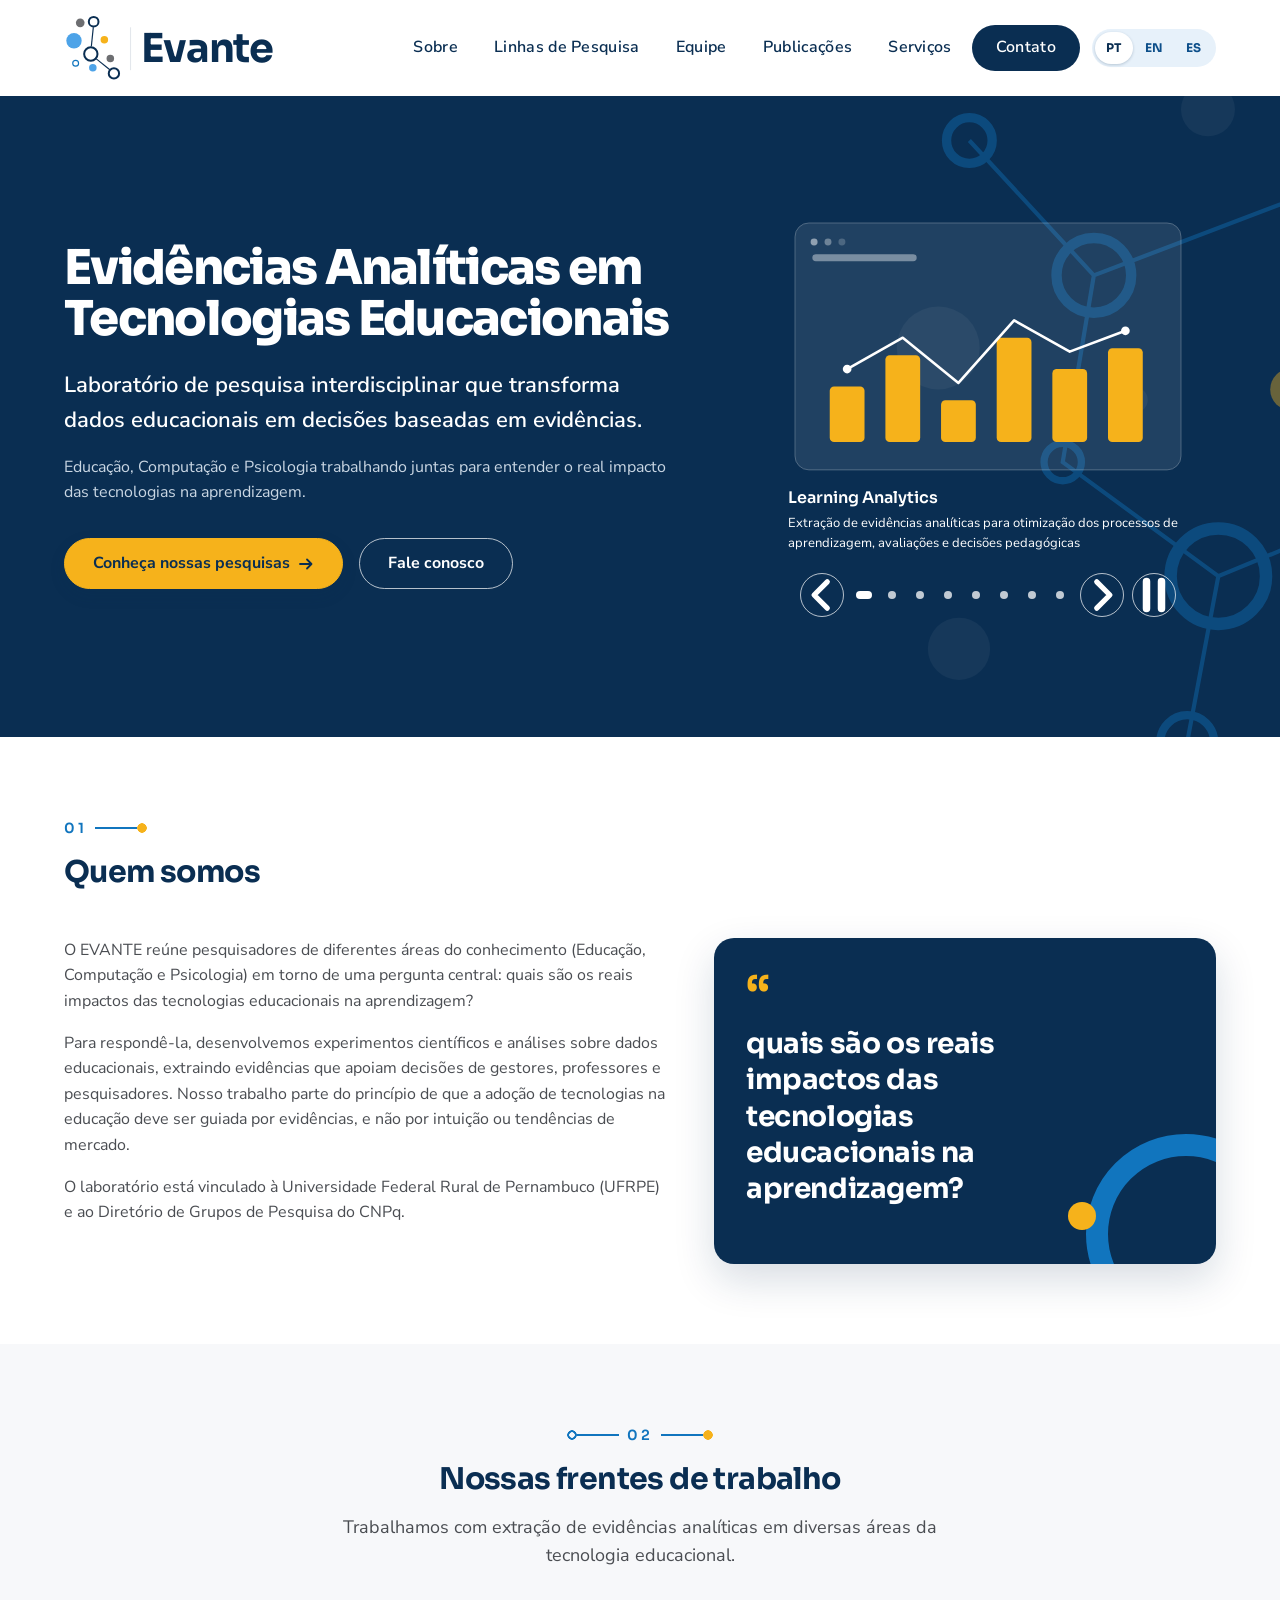
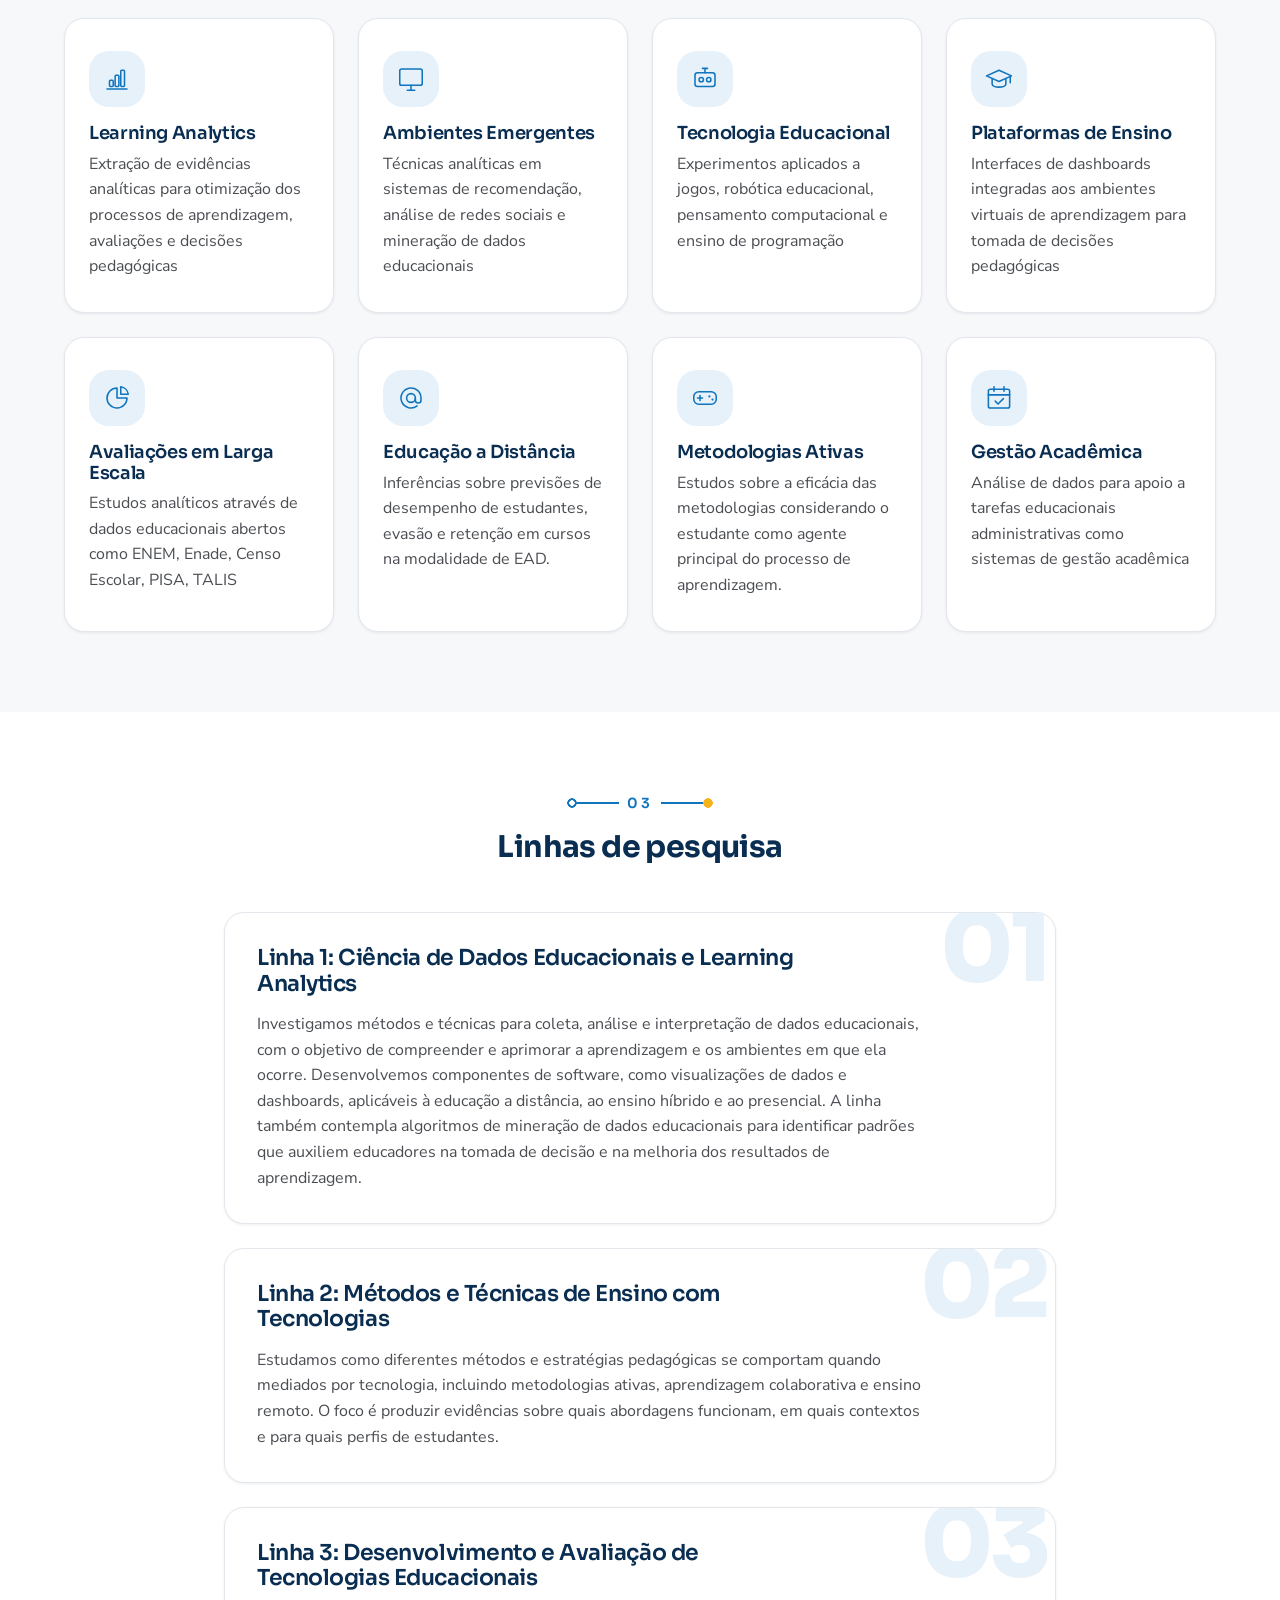
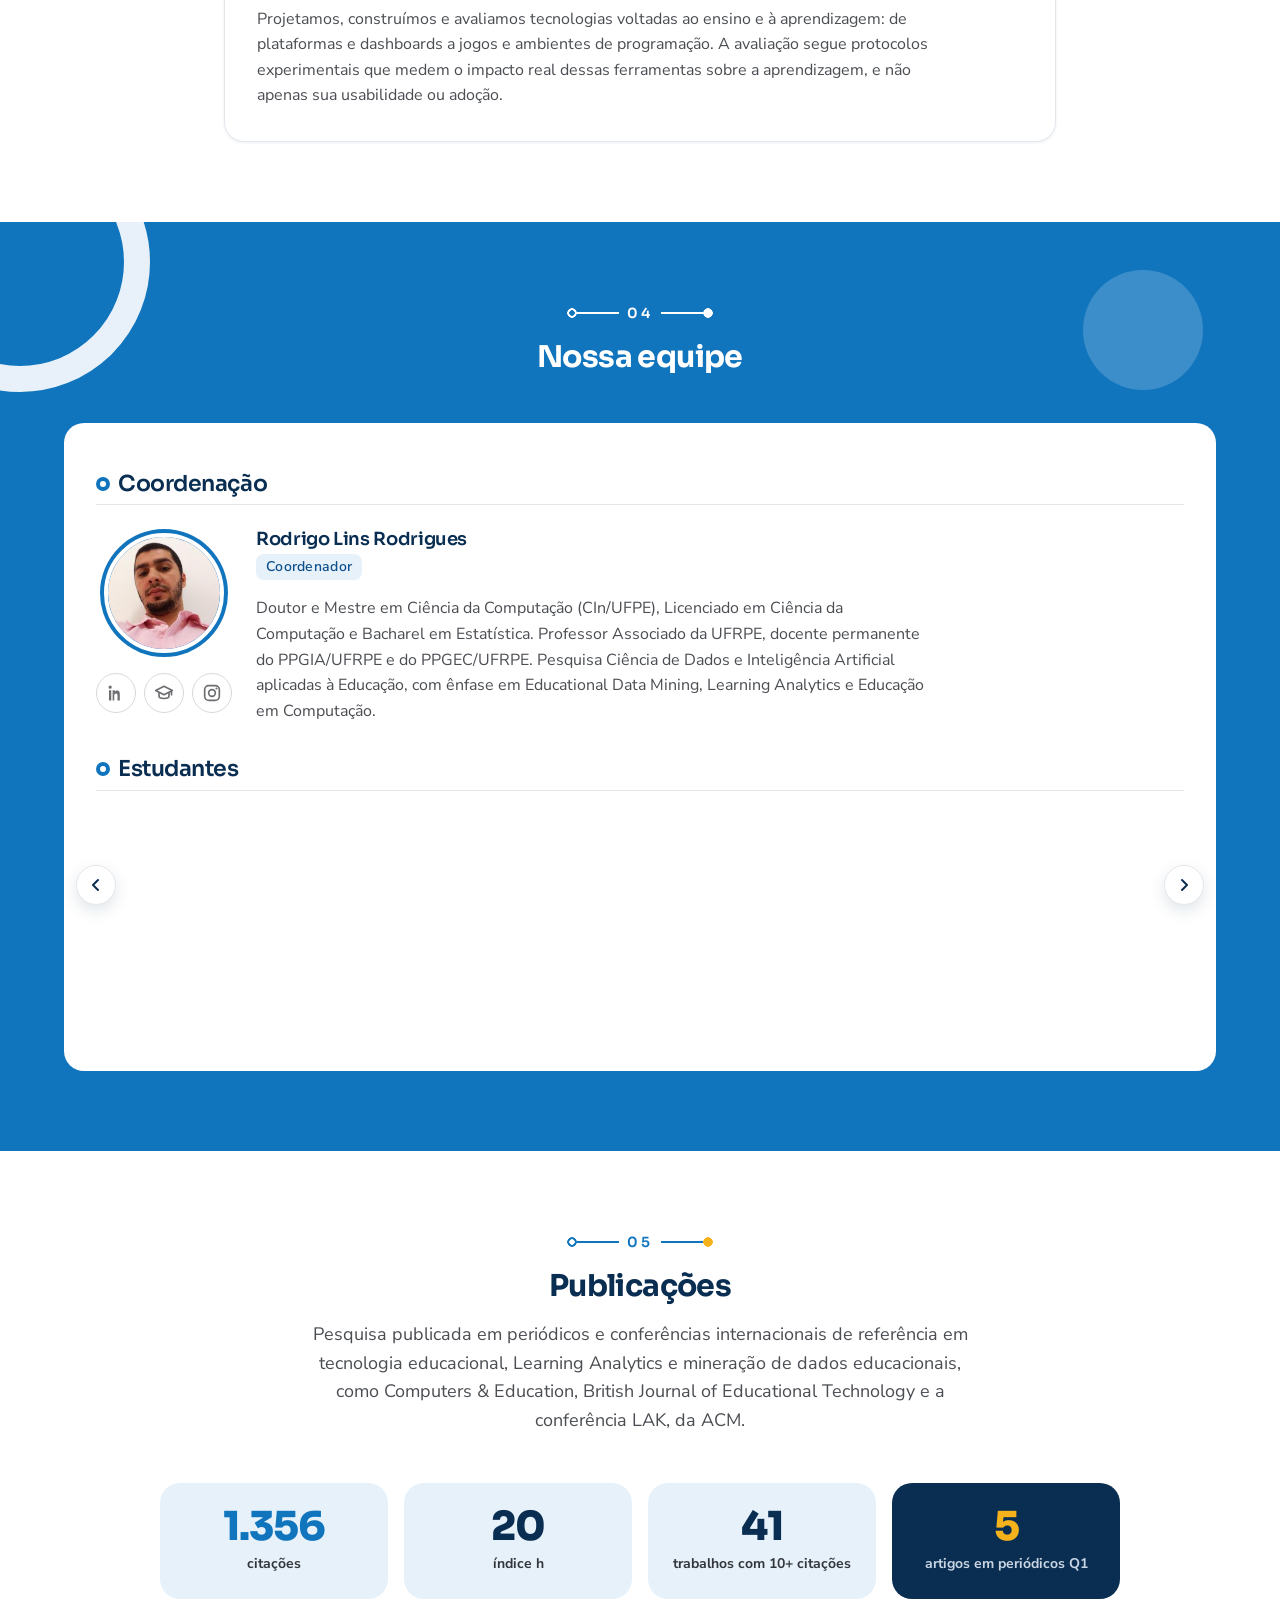
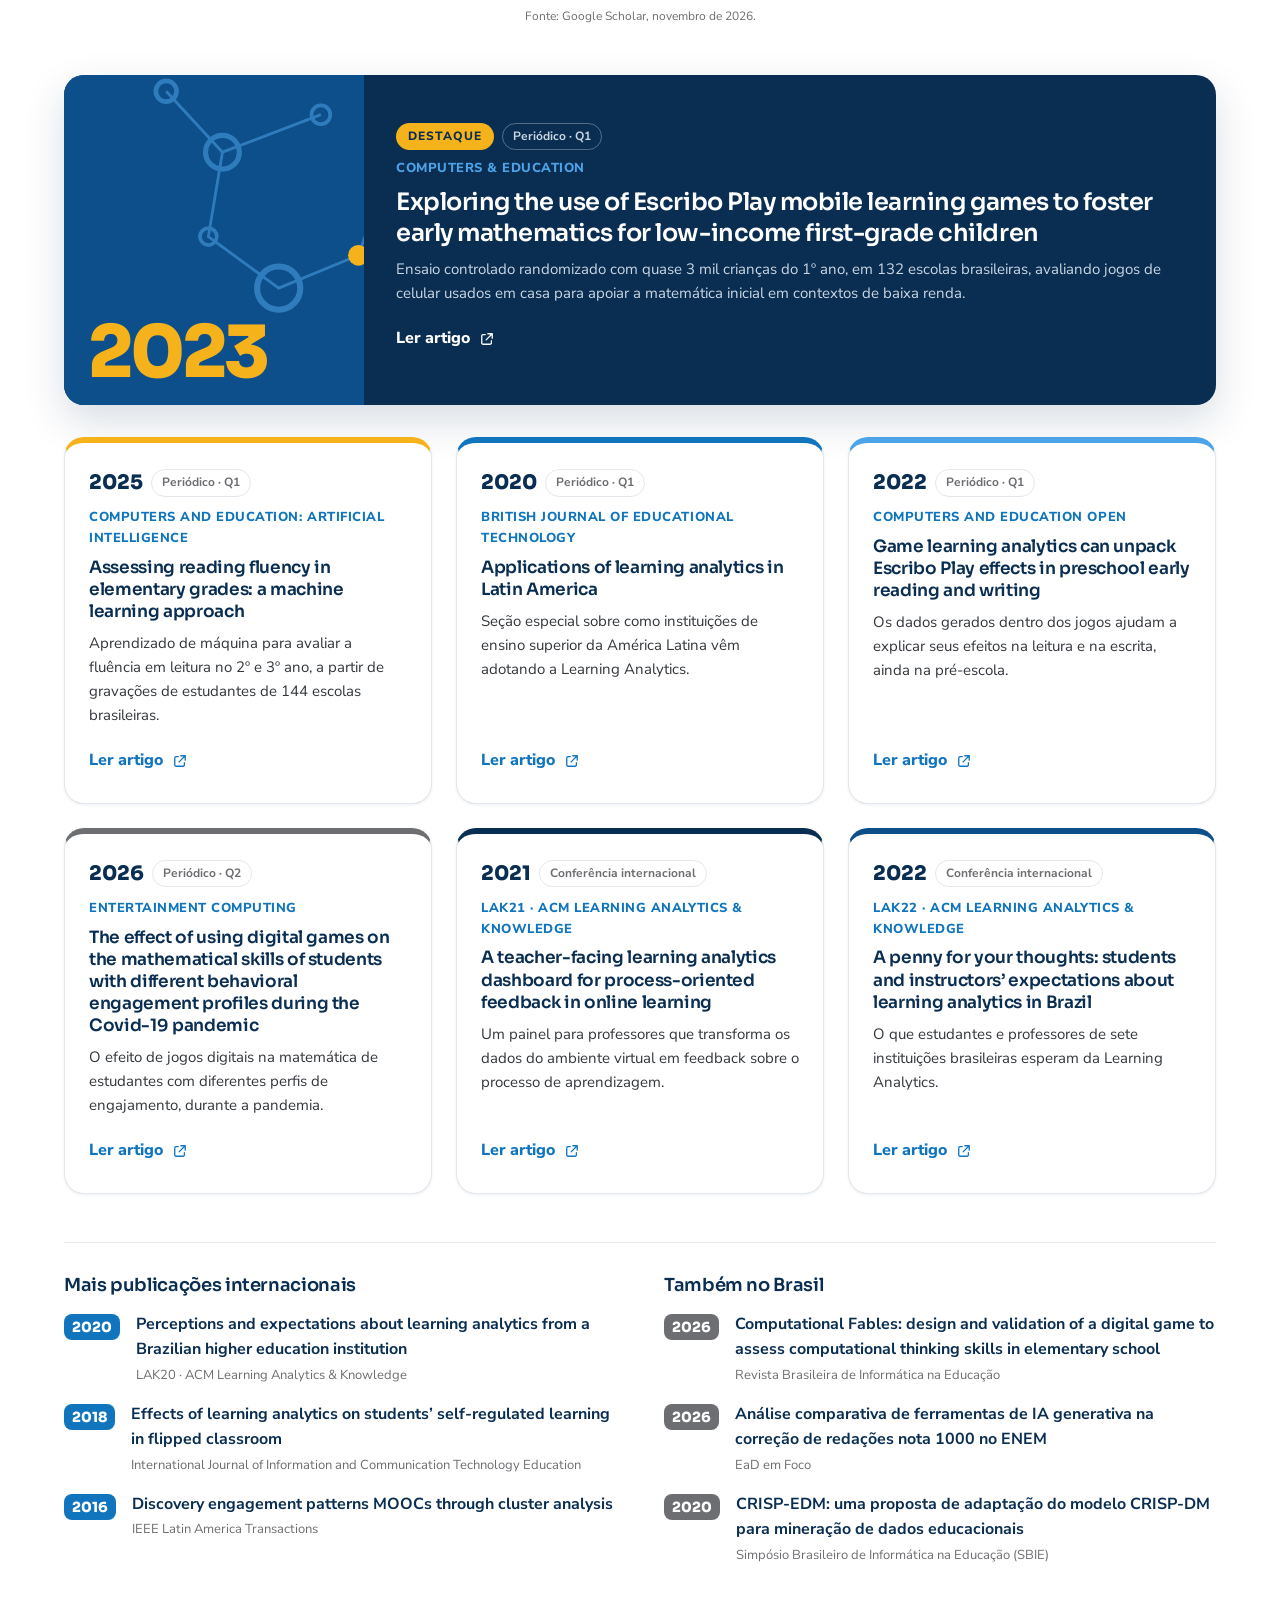
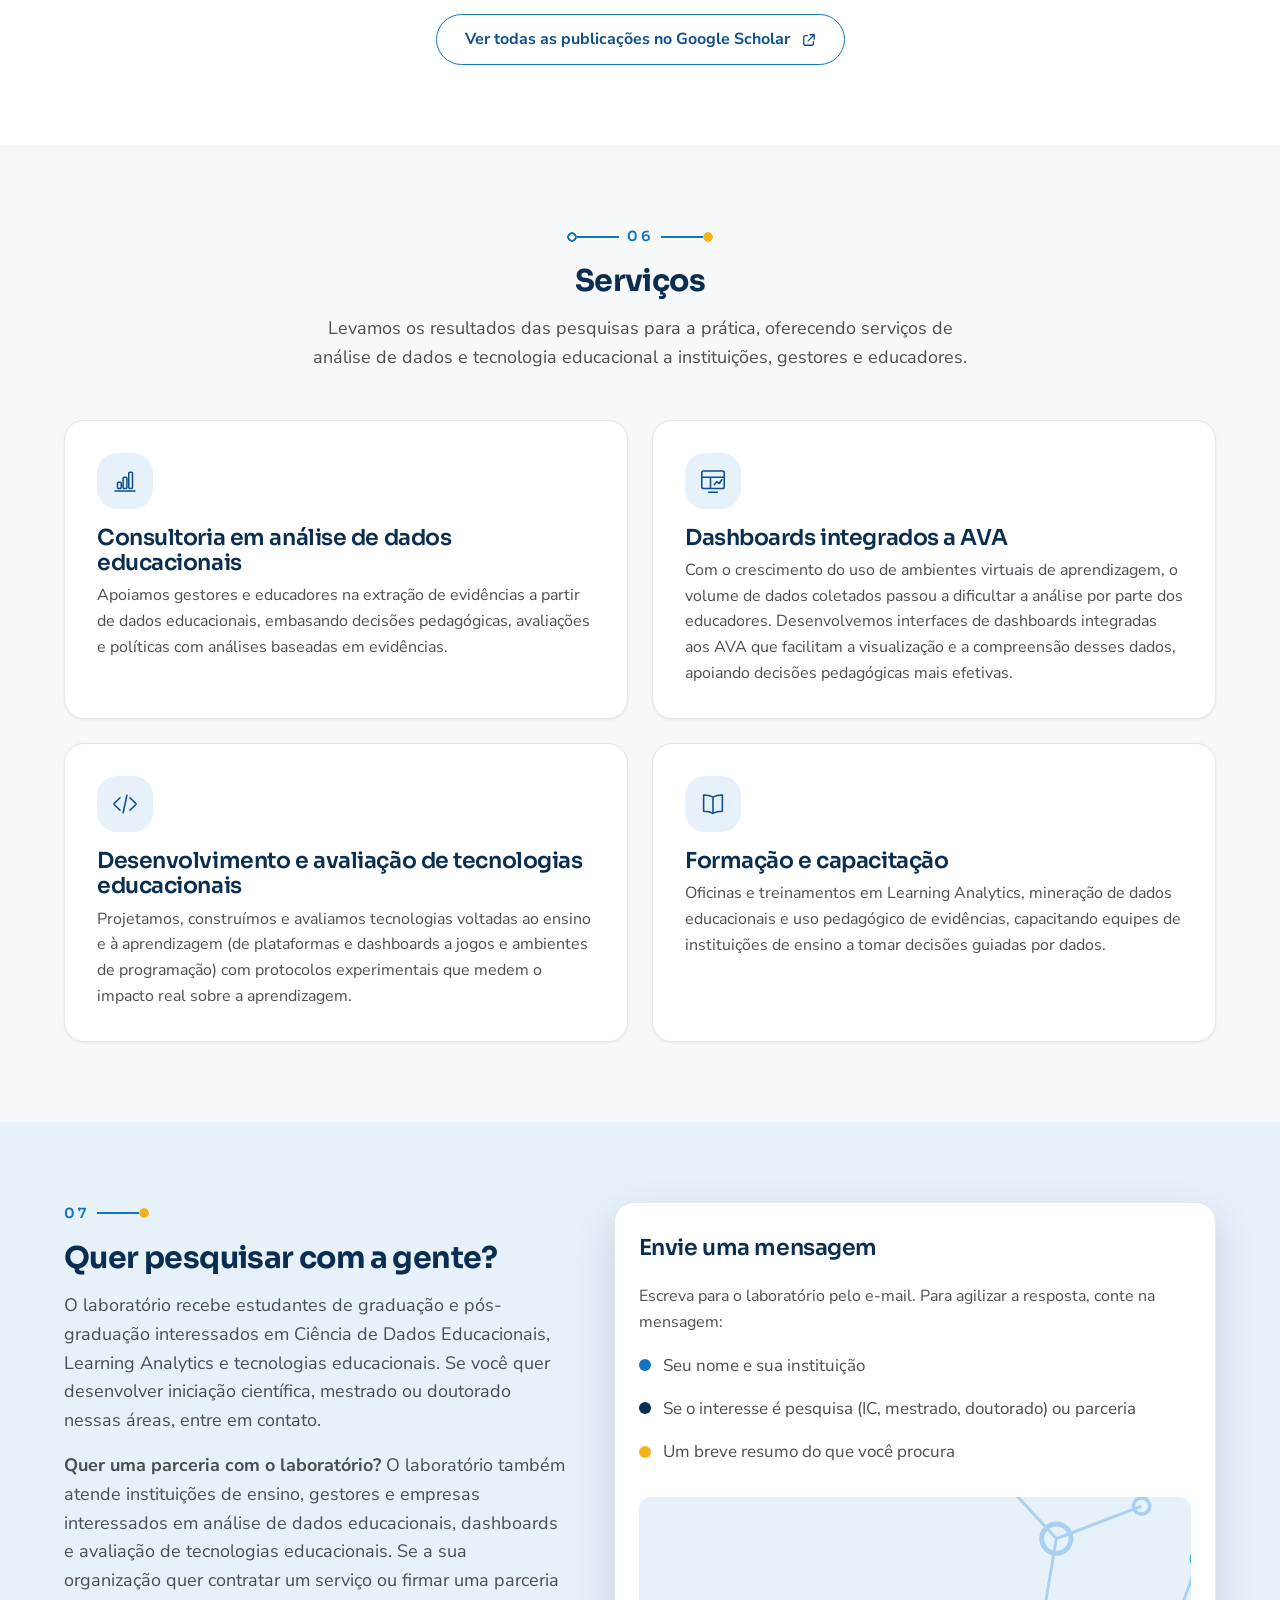
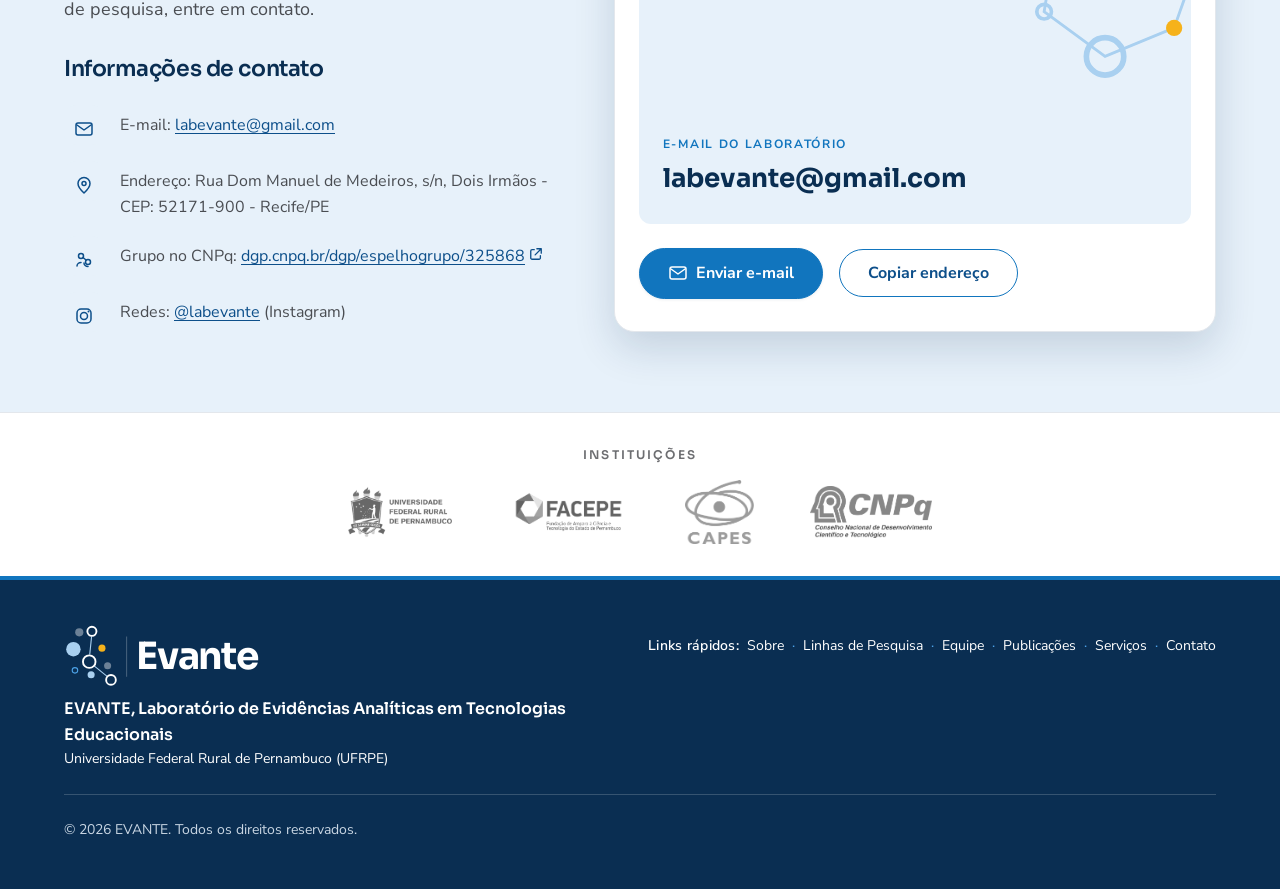
==== commit 4f4e4a2a: "Adiciona versões em inglês e espanhol e seletor de idioma Separa CSS, script e fotos em assets/.  Co" ====
--- a/index.html
+++ b/index.html
@@ -1,1974 +1,21 @@
 <!DOCTYPE html>
-<html lang="pt-BR">
+<html lang="pt-BR" data-t-menu-abrir="Abrir menu de navegação" data-t-menu-fechar="Fechar menu de navegação" data-t-pausar="Pausar rotação automática" data-t-retomar="Retomar rotação automática" data-t-copiado="Endereço copiado!">
 <head>
   <meta charset="UTF-8">
   <meta name="viewport" content="width=device-width, initial-scale=1.0">
   <meta name="description" content="EVANTE, Laboratório de Evidências Analíticas em Tecnologias Educacionais. Pesquisa interdisciplinar que transforma dados educacionais em decisões baseadas em evidências.">
   <meta name="theme-color" content="#0A2E52">
+  <link rel="canonical" href="https://www.evante.com.br/">
+  <link rel="alternate" hreflang="pt-BR" href="https://www.evante.com.br/">
+  <link rel="alternate" hreflang="en" href="https://www.evante.com.br/en/">
+  <link rel="alternate" hreflang="es" href="https://www.evante.com.br/es/">
+  <link rel="alternate" hreflang="x-default" href="https://www.evante.com.br/">
   <title>EVANTE, Laboratório de Evidências Analíticas em Tecnologias Educacionais</title>
   <link rel="icon" type="image/svg+xml" href="data:image/svg+xml,%3Csvg xmlns=%27http://www.w3.org/2000/svg%27 viewBox=%2740 40 660 780%27%3E%3Ccircle cx=%27217%27 cy=%27128%27 r=%2752%27 fill=%27%236D6E71%27/%3E%3Ccircle cx=%27142%27 cy=%27343%27 r=%2792%27 fill=%27%234DA3E8%27/%3E%3Ccircle cx=%27578%27 cy=%27555%27 r=%2745%27 fill=%27%236D6E71%27/%3E%3Ccircle cx=%27368%27 cy=%27668%27 r=%2745%27 fill=%27%234DA3E8%27/%3E%3Ccircle cx=%27506%27 cy=%27330%27 r=%2745%27 fill=%27%23F6B21B%27/%3E%3Cg fill=%27none%27 stroke=%27%230A2E52%27 stroke-width=%2714%27%3E%3Cline x1=%27374%27 y1=%27180%27 x2=%27350%27 y2=%27412%27/%3E%3Cline x1=%27410%27 y1=%27560%27 x2=%27572%27 y2=%27690%27/%3E%3C/g%3E%3Ccircle cx=%27378%27 cy=%27115%27 r=%2758%27 fill=%27none%27 stroke=%27%230A2E52%27 stroke-width=%2724%27/%3E%3Ccircle cx=%27344%27 cy=%27502%27 r=%2780%27 fill=%27none%27 stroke=%27%230A2E52%27 stroke-width=%2724%27/%3E%3Ccircle cx=%27162%27 cy=%27613%27 r=%2735%27 fill=%27none%27 stroke=%27%231175BE%27 stroke-width=%2714%27/%3E%3Ccircle cx=%27621%27 cy=%27735%27 r=%2762%27 fill=%27none%27 stroke=%27%230A2E52%27 stroke-width=%2724%27/%3E%3C/svg%3E">
   <link rel="preconnect" href="https://fonts.googleapis.com">
   <link rel="preconnect" href="https://fonts.gstatic.com" crossorigin>
   <link rel="stylesheet" href="https://fonts.googleapis.com/css2?family=Nunito+Sans:wght@400;600;700;800&family=Sora:wght@600;700;800&display=swap">
-  <style>
-    /* ==========================================================
-       DESIGN TOKENS - Design System EVANTE
-       ========================================================== */
-    :root {
-      /* ======================================================
-         IDENTIDADE VISUAL EVANTE · "Ideias em rede" (v1.0, 2026)
-         Fonte da verdade: Manual de Identidade Visual (canvas) e
-         design-system-evante.md. Anel = pessoa, ponto = ideia,
-         linha = colaboração, Faísca = o novo.
-         ====================================================== */
-
-      /* Cores da marca */
-      --color-primary:         #1175BE; /* Azul Evante (logo) - 4,9:1 sobre branco */
-      --color-primary-dark:    #0D4F8A; /* Azul 700 - links e hover */
-      --color-primary-section: #1175BE;
-      --color-primary-light:   #E7F1FA; /* Céu */
-      --color-deep:            #0A2E52; /* Azul Profundo - fundos escuros */
-      --color-blue-300:        #4DA3E8; /* anéis sobre fundo escuro */
-      --color-blue-200:        #A9D0F0;
-      --color-spark:           #F6B21B; /* Faísca - destaque, nunca texto sobre claro */
-      --color-graphite:        #6D6E71; /* Grafite (logo) */
-
-      /* Neutros */
-      --color-ink:        #1B1F24; /* Tinta */
-      --color-slate:      #0A2E52;
-      --color-heading:    #0A2E52;
-      --color-text:       #4A4D52;
-      --color-text-muted: #6D6E71;
-      --color-on-dark:    #C9D6E3; /* texto secundário sobre Azul Profundo */
-      --color-border:     #E3E7EC;
-      --color-surface:    #F7F8FA; /* Papel */
-      --color-bg:         #FFFFFF;
-
-      /* Acentos: a paleta antiga (arco-íris por área) foi substituída
-         pela escala do azul + Faísca, para padronizar com a marca */
-      --accent-rose:   #1175BE;
-      --accent-cyan:   #4DA3E8;
-      --accent-green:  #0D4F8A;
-      --accent-orange: #F6B21B;
-      --accent-yellow: #F6B21B;
-      --accent-navy:   #0A2E52;
-
-      /* Cores funcionais */
-      --color-success: #2E8B57;
-      --color-error:   #D64545;
-      --color-warning: #F6B21B;
-
-      /* Tipografia da marca (Google Fonts) */
-      --font-heading: "Sora", "Avenir Next", "Segoe UI", system-ui, sans-serif;
-      --font-body: "Nunito Sans", "Segoe UI", "Helvetica Neue", Arial, system-ui, sans-serif;
-      --font-serif: var(--font-body); /* serifada itálica aposentada na nova identidade */
-      --font-logo: "Carlito", "Calibri", "Nunito Sans", sans-serif;
-
-      /* Border-radius */
-      --radius-sm: 8px;
-      --radius-md: 12px;
-      --radius-lg: 20px;
-      --radius-full: 9999px;
-
-      /* Sombras no tom do Azul Profundo */
-      --shadow-sm: 0 1px 3px rgba(10, 46, 82, 0.08);
-      --shadow-md: 0 6px 16px rgba(10, 46, 82, 0.12);
-      --shadow-lg: 0 16px 40px rgba(10, 46, 82, 0.16);
-
-      /* Espaçamento - escala base 8px */
-      --space-1: 4px;
-      --space-2: 8px;
-      --space-3: 16px;
-      --space-4: 24px;
-      --space-5: 32px;
-      --space-6: 48px;
-      --space-7: 80px;
-      --space-8: 120px;
-
-      --header-height: 96px;
-    }
-
-    /* ==========================================================
-       RESET + BASE (mobile-first)
-       ========================================================== */
-    *, *::before, *::after {
-      margin: 0;
-      padding: 0;
-      box-sizing: border-box;
-    }
-
-    html {
-      scroll-behavior: smooth;
-      scroll-padding-top: calc(var(--header-height) + var(--space-3));
-      -webkit-text-size-adjust: 100%;
-    }
-
-    body {
-      font-family: var(--font-body);
-      font-size: 1rem;
-      font-weight: 400;
-      line-height: 1.6;
-      color: var(--color-text);
-      background-color: var(--color-bg);
-      -webkit-font-smoothing: antialiased;
-    }
-
-    ::selection {
-      background-color: var(--color-spark);
-      color: var(--color-deep);
-    }
-
-    h1, h2, h3, h4 {
-      font-family: var(--font-heading);
-      color: var(--color-heading);
-      line-height: 1.15;
-      letter-spacing: -0.02em;
-    }
-
-    h1 { font-size: clamp(1.875rem, 4.5vw + 0.75rem, 3rem); font-weight: 700; }
-    h2 { font-size: clamp(1.5rem, 1.6vw + 1rem, 1.875rem); font-weight: 700; }
-    h3 { font-size: 1.375rem; font-weight: 600; }
-    h4 { font-size: 1.125rem; font-weight: 600; }
-
-    p { max-width: 42rem; }
-
-    /* Links em primary-dark (7,3:1); hover clareia para o azul da marca,
-       que também passa AA sobre branco (4,9:1). */
-    a {
-      color: var(--color-primary-dark);
-      text-decoration: underline;
-      text-underline-offset: 3px;
-      transition: color 150ms ease, text-decoration-thickness 150ms ease;
-    }
-
-    a:hover {
-      color: var(--color-primary);
-      text-decoration-thickness: 2px;
-    }
-
-    a:focus-visible,
-    button:focus-visible,
-    input:focus-visible,
-    textarea:focus-visible {
-      outline: 2px solid var(--color-primary);
-      outline-offset: 2px;
-      border-radius: var(--radius-sm);
-    }
-
-    img, svg { display: block; max-width: 100%; }
-
-    ul { list-style: none; }
-
-    .container {
-      max-width: 1200px;
-      margin: 0 auto;
-      padding-left: 16px;
-      padding-right: 16px;
-    }
-
-    .sr-only {
-      position: absolute;
-      width: 1px;
-      height: 1px;
-      padding: 0;
-      margin: -1px;
-      overflow: hidden;
-      clip: rect(0 0 0 0);
-      white-space: nowrap;
-      border: 0;
-    }
-
-    .skip-link {
-      position: absolute;
-      left: var(--space-3);
-      top: -100px;
-      z-index: 300;
-      padding: 12px 28px;
-      background: var(--color-primary-dark);
-      color: #FFFFFF;
-      font-weight: 600;
-      border-radius: var(--radius-md);
-      transition: top 150ms ease;
-    }
-
-    .skip-link:focus,
-    .skip-link:focus-visible {
-      top: var(--space-3);
-      color: #FFFFFF;
-    }
-
-    /* ==========================================================
-       BOTÕES
-       ========================================================== */
-    .btn {
-      display: inline-flex;
-      align-items: center;
-      justify-content: center;
-      gap: var(--space-2);
-      min-height: 48px;
-      padding: 12px 28px;
-      border-radius: var(--radius-full);
-      border: 1.5px solid transparent;
-      font-family: var(--font-body);
-      font-size: 1rem;
-      font-weight: 700;
-      text-decoration: none;
-      cursor: pointer;
-      transition: background-color 150ms ease, border-color 150ms ease,
-                  color 150ms ease, box-shadow 150ms ease, transform 150ms ease;
-    }
-
-    .btn .btn-arrow { transition: transform 150ms ease; }
-    .btn:hover .btn-arrow { transform: translateX(4px); }
-
-    /* Com o azul real da marca (#1175BE), branco sobre primary rende 4,9:1 -
-       passa AA para texto normal, então o primário segue o DS à risca:
-       fundo primary, hover escurece para primary-dark (7,3:1). */
-    .btn--primary {
-      background-color: var(--color-primary);
-      border-color: var(--color-primary);
-      color: #FFFFFF;
-      box-shadow: var(--shadow-sm);
-    }
-
-    .btn--primary:hover {
-      background-color: var(--color-primary-dark);
-      border-color: var(--color-primary-dark);
-      color: #FFFFFF;
-      box-shadow: var(--shadow-md);
-      transform: translateY(-1px);
-    }
-
-    .btn--secondary {
-      background-color: transparent;
-      border-color: var(--color-primary);
-      color: var(--color-primary-dark);
-    }
-
-    .btn--secondary:hover {
-      background-color: var(--color-primary-light);
-      color: var(--color-primary-dark);
-    }
-
-    /* CTA claro para uso sobre fundos escuros do hero */
-    .btn--light {
-      background-color: var(--color-spark);
-      border-color: var(--color-spark);
-      color: var(--color-deep);
-      box-shadow: var(--shadow-md);
-    }
-
-    .btn--light:hover {
-      background-color: #FFFFFF;
-      border-color: #FFFFFF;
-      color: var(--color-deep);
-      box-shadow: var(--shadow-lg);
-      transform: translateY(-1px);
-    }
-
-    .btn--ghost {
-      background-color: transparent;
-      border-color: rgba(255, 255, 255, 0.7);
-      color: #FFFFFF;
-    }
-
-    .btn--ghost:hover {
-      background-color: #FFFFFF;
-      border-color: #FFFFFF;
-      color: var(--color-primary-dark);
-    }
-
-    .btn--light:focus-visible,
-    .btn--ghost:focus-visible { outline-color: #FFFFFF; }
-
-    /* ==========================================================
-       HEADER / NAVEGAÇÃO
-       ========================================================== */
-    /* Sticky apenas com JS: sem scripts o menu mobile fica expandido dentro
-       do header, e um header fixo de ~380px cobriria metade do viewport */
-    .site-header {
-      position: static;
-      z-index: 100;
-      background-color: var(--color-bg);
-      transition: box-shadow 150ms ease, background-color 150ms ease;
-    }
-
-    .js .site-header {
-      position: sticky;
-      top: 0;
-    }
-
-    @supports (backdrop-filter: blur(12px)) {
-      .site-header {
-        background-color: rgba(255, 255, 255, 0.82);
-        backdrop-filter: blur(12px);
-        -webkit-backdrop-filter: blur(12px);
-      }
-    }
-
-    .site-header.is-scrolled { box-shadow: var(--shadow-sm); }
-
-    /* Barra de progresso de leitura */
-    .scroll-progress {
-      position: absolute;
-      left: 0;
-      bottom: 0;
-      height: 2px;
-      width: 100%;
-      transform: scaleX(0);
-      transform-origin: left;
-      background: var(--color-primary);
-      pointer-events: none;
-    }
-
-    .header-inner {
-      display: flex;
-      flex-wrap: wrap;
-      align-items: center;
-      justify-content: space-between;
-      min-height: var(--header-height);
-      gap: var(--space-3);
-    }
-
-    .logo {
-      display: inline-flex;
-      align-items: center;
-      min-height: 44px;
-      text-decoration: none;
-    }
-
-    /* Lockup da marca - SVG inline (opção 1: rede de dados), nítido em
-       qualquer escala. Menor no mobile p/ caber ao lado do menu; maior no
-       desktop. A tipografia herda a fonte de títulos do site. */
-    .logo-svg {
-      height: 56px;
-      width: auto;
-      display: block;
-    }
-
-    .logo-svg text, .footer-logo text { font-family: var(--font-heading); }
-    .logo-svg .tg, .footer-logo .tg { font-family: var(--font-body); }
-
-    .footer-logo { height: 64px; width: auto; display: block; }
-
-    /* Sem JS o botão fica oculto e a lista de links permanece visível
-       (fallback progressivo); com JS o menu colapsa no mobile. */
-    .nav-toggle {
-      display: none;
-      align-items: center;
-      justify-content: center;
-      width: 44px;
-      height: 44px;
-      border: none;
-      background: transparent;
-      border-radius: var(--radius-md);
-      color: var(--color-heading);
-      cursor: pointer;
-    }
-
-    .js .nav-toggle { display: inline-flex; }
-
-    .nav-toggle:hover { color: var(--color-primary-dark); background-color: var(--color-primary-light); }
-
-    .nav-toggle .icon-close { display: none; }
-    .nav-toggle[aria-expanded="true"] .icon-menu { display: none; }
-    .nav-toggle[aria-expanded="true"] .icon-close { display: block; }
-
-    .site-nav { width: 100%; }
-
-    .js .site-nav {
-      position: absolute;
-      top: var(--header-height);
-      left: 0;
-      right: 0;
-      width: auto;
-      display: none;
-      background-color: var(--color-bg);
-      box-shadow: var(--shadow-lg);
-      border-top: 1px solid var(--color-border);
-    }
-
-    .js .site-nav.is-open { display: block; }
-
-    .site-nav ul {
-      display: flex;
-      flex-direction: column;
-      padding: var(--space-2) var(--space-3) var(--space-3);
-      gap: var(--space-1);
-    }
-
-    .site-nav a {
-      display: flex;
-      align-items: center;
-      min-height: 44px;
-      padding: 10px 16px;
-      font-size: 1rem;
-      font-weight: 600;
-      letter-spacing: 0.02em;
-      white-space: nowrap;
-      color: var(--color-heading);
-      text-decoration: none;
-      border-radius: var(--radius-md);
-      transition: color 150ms ease, background-color 150ms ease;
-    }
-
-    .site-nav a:hover {
-      color: var(--color-primary-dark);
-      background-color: var(--color-primary-light);
-    }
-
-    .site-nav a[aria-current="true"] {
-      color: var(--color-primary-dark);
-      background-color: var(--color-primary-light);
-    }
-
-    .site-nav .nav-cta {
-      border-radius: var(--radius-full);
-      background-color: var(--color-primary);
-      color: #FFFFFF;
-      justify-content: center;
-    }
-
-    .site-nav .nav-cta:hover,
-    .site-nav .nav-cta[aria-current="true"] {
-      background-color: var(--color-deep);
-      color: #FFFFFF;
-    }
-
-    /* ==========================================================
-       SEÇÕES - base
-       ========================================================== */
-    .section {
-      padding: var(--space-6) 0;
-      position: relative;
-    }
-
-    .section-header { margin-bottom: var(--space-6); }
-
-    .section-header--center {
-      text-align: center;
-    }
-
-    .section-header--center .section-eyebrow { justify-content: center; }
-
-    .section-header--center p {
-      margin-left: auto;
-      margin-right: auto;
-    }
-
-    /* Numeração editorial decorativa acima do título */
-    .section-eyebrow {
-      display: flex;
-      align-items: center;
-      gap: var(--space-2);
-      margin-bottom: var(--space-3);
-      font-family: var(--font-heading);
-      font-size: 0.875rem;
-      font-weight: 600;
-      letter-spacing: 0.2em;
-      color: var(--color-primary);
-    }
-
-    /* Conexão: linha azul que termina num nó da Faísca */
-    .section-eyebrow::after {
-      content: "";
-      width: 52px;
-      height: 10px;
-      background:
-        radial-gradient(circle at calc(100% - 5px) 50%, var(--color-spark) 4.5px, transparent 5px),
-        linear-gradient(var(--color-primary), var(--color-primary)) left center / calc(100% - 10px) 2px no-repeat;
-    }
-
-    .section-header--center .section-eyebrow::before {
-      content: "";
-      width: 52px;
-      height: 10px;
-      background:
-        radial-gradient(circle at 5px 50%, transparent 2.5px, var(--color-primary) 3px, var(--color-primary) 4.5px, transparent 5px),
-        linear-gradient(var(--color-primary), var(--color-primary)) right center / calc(100% - 10px) 2px no-repeat;
-    }
-
-    .section-subtitle {
-      font-family: var(--font-body);
-      font-size: 1.125rem;
-      font-weight: 400;
-      color: var(--color-text);
-      margin-top: var(--space-3);
-    }
-
-    .section--surface { background-color: var(--color-surface); }
-
-    .prose > p + p { margin-top: var(--space-3); }
-
-    /* Placeholders de conteúdo pendente */
-    .placeholder-note {
-      border: 1px dashed var(--color-text-muted);
-      border-radius: var(--radius-lg);
-      padding: var(--space-4);
-      font-style: italic;
-      color: var(--color-text);
-      background-color: var(--color-surface);
-    }
-
-    /* ==========================================================
-       HERO
-       ========================================================== */
-    .hero {
-      position: relative;
-      background-color: var(--color-deep);
-      color: #FFFFFF;
-      padding: var(--space-7) 0;
-      overflow: hidden;
-      isolation: isolate;
-    }
-
-
-    /* Overlay leve em --color-ink (12%) + grade de pontos: com o azul real da
-       marca o branco já passa AA (4,9:1); os 12% dão margem (5,5:1+) sem
-       escurecer o tom - o hero mantém o azul vivo da logo */
-    /* Padrão Constelação (grafismo da marca) */
-    .hero-constellation {
-      position: absolute;
-      z-index: -1;
-      right: -160px;
-      top: -80px;
-      height: calc(100% + 160px);
-      width: auto;
-      max-width: none;
-      opacity: 0.55;
-      pointer-events: none;
-    }
-
-    @media (min-width: 1024px) {
-      .hero-constellation { right: -260px; opacity: 0.4; }
-    }
-
-    .hero .container {
-      position: relative;
-      z-index: 1;
-    }
-
-    .hero-grid {
-      display: grid;
-      grid-template-columns: 1fr;
-      gap: var(--space-6);
-      align-items: center;
-    }
-
-    .hero h1 {
-      color: #FFFFFF;
-      max-width: 46rem;
-      font-weight: 800;
-      line-height: 1.05;
-      letter-spacing: -0.035em;
-    }
-
-    .hero-subtitle {
-      font-family: var(--font-body);
-      font-weight: 600;
-      font-size: clamp(1.125rem, 1vw + 1rem, 1.375rem);
-      margin-top: var(--space-4);
-      max-width: 42rem;
-      color: #FFFFFF;
-    }
-
-    /* Branco puro: em 16px (texto normal), EDF5FB ficaria 4,47:1 no stop
-       mais claro do gradiente - branco rende 4,92:1 */
-    .hero-support {
-      margin-top: var(--space-3);
-      max-width: 42rem;
-      color: var(--color-on-dark);
-    }
-
-    .hero-actions {
-      display: flex;
-      flex-wrap: wrap;
-      gap: var(--space-3);
-      margin-top: var(--space-5);
-    }
-
-    /* Carrossel de dashboards das frentes de trabalho (desktop).
-       min-width: 0 impede que a legenda mais longa infle o min-content
-       do item de grid e quebre a proporção de colunas do hero */
-    .hero-visual {
-      display: none;
-      position: relative;
-      min-width: 0;
-    }
-
-    .hero-visual svg { width: 100%; height: auto; }
-
-    @keyframes hero-float {
-      0%, 100% { transform: translateY(0); }
-      50% { transform: translateY(-10px); }
-    }
-
-    .hero-visual .float { animation: hero-float 7s ease-in-out infinite; }
-
-    /* ---- Animações dos gráficos: entrada coreografada + vida contínua ----
-       Escopadas em .hv-slide.is-active: a coreografia REPLAY a cada troca
-       de slide do carrossel. Só transform/opacity (baratos de compor);
-       estados finais = estado natural, então o prefers-reduced-motion
-       global reduz tudo a um aparecimento instantâneo. */
-    .hv-fade { opacity: 0; }
-
-    .hv-slide.is-active .hv-fade {
-      animation: hv-fade-in 600ms ease-out var(--in-delay, 0ms) both;
-    }
-
-    @keyframes hv-fade-in { to { opacity: 1; } }
-
-    /* Barras: crescem do eixo e depois "respiram" como dados ao vivo */
-    .hv-bar {
-      transform-box: fill-box;
-      transform-origin: 50% 100%;
-      opacity: 0;
-    }
-
-    .hv-slide.is-active .hv-bar {
-      animation:
-        hv-fade-in 200ms ease-out var(--in-delay, 600ms) both,
-        hv-rise-y 900ms cubic-bezier(0.22, 0.8, 0.3, 1) var(--in-delay, 600ms) both,
-        hv-live-y var(--live-dur, 5s) ease-in-out 2s infinite alternate;
-    }
-
-    @keyframes hv-rise-y { from { transform: scaleY(0); } }
-    @keyframes hv-live-y { from { transform: scaleY(1); } to { transform: scaleY(0.93); } }
-
-    /* Pílulas de valor: deslizam da esquerda e oscilam sutilmente */
-    .hv-stat {
-      transform-box: fill-box;
-      transform-origin: 0% 50%;
-      opacity: 0;
-    }
-
-    .hv-slide.is-active .hv-stat {
-      animation:
-        hv-fade-in 200ms ease-out var(--in-delay, 400ms) both,
-        hv-rise-x 700ms cubic-bezier(0.22, 0.8, 0.3, 1) var(--in-delay, 400ms) both,
-        hv-live-x var(--live-dur, 6s) ease-in-out 2.4s infinite alternate;
-    }
-
-    @keyframes hv-rise-x { from { transform: scaleX(0); } }
-    @keyframes hv-live-x { from { transform: scaleX(1); } to { transform: scaleX(0.8); } }
-
-    /* Linha de tendência: desenha-se do início ao fim */
-    .hv-trend {
-      stroke-dasharray: 100;
-      stroke-dashoffset: 100;
-      fill: none;
-    }
-
-    .hv-slide.is-active .hv-trend {
-      animation: hv-draw 1400ms ease-in-out 800ms forwards;
-    }
-
-    @keyframes hv-draw { to { stroke-dashoffset: 0; } }
-
-    .hv-dot {
-      opacity: 0;
-      transform-box: fill-box;
-      transform-origin: 50% 50%;
-    }
-
-    .hv-slide.is-active .hv-dot {
-      animation:
-        hv-fade-in 350ms ease-out var(--in-delay, 900ms) both,
-        hv-pulse-dot 3.2s ease-in-out var(--pulse-delay, 2.6s) infinite;
-    }
-
-    @keyframes hv-pulse-dot {
-      0%, 100% { transform: scale(1); }
-      50% { transform: scale(1.35); }
-    }
-
-    /* Arcos (donuts/medidores): varrem até o valor e deslizam de leve depois.
-       --sweep-from = comprimento do arco (stroke-dasharray) de cada elemento */
-    .hv-donut {
-      stroke-dashoffset: var(--sweep-from, 120);
-      fill: none;
-    }
-
-    .hv-slide.is-active .hv-donut {
-      animation:
-        hv-sweep 1200ms cubic-bezier(0.3, 0.6, 0.2, 1) 1000ms both,
-        hv-live-sweep 7s ease-in-out 2.6s infinite alternate;
-    }
-
-    @keyframes hv-sweep { to { stroke-dashoffset: 0; } }
-    @keyframes hv-live-sweep { from { stroke-dashoffset: 0; } to { stroke-dashoffset: -14; } }
-
-    /* ---- Estrutura do carrossel ---- */
-    .hv-carousel {
-      max-width: 400px;
-      margin: 0 auto;
-    }
-
-    .hv-viewport { overflow: hidden; }
-
-    .hv-track {
-      display: flex;
-      transition: transform 600ms cubic-bezier(0.4, 0, 0.2, 1);
-    }
-
-    .hv-slide {
-      flex: 0 0 100%;
-      min-width: 0;
-    }
-
-    .hv-caption {
-      margin-top: var(--space-2);
-      min-height: 80px;
-      color: #FFFFFF;
-    }
-
-    .hv-caption strong {
-      display: block;
-      font-family: var(--font-heading);
-      font-size: 1rem;
-      font-weight: 600;
-      margin-bottom: var(--space-1);
-    }
-
-    .hv-caption p {
-      font-size: 0.8125rem;
-      line-height: 1.5;
-      color: #FFFFFF;
-      max-width: none;
-    }
-
-    /* Controles só fazem sentido com JS */
-    .hv-controls { display: none; }
-
-    .js .hv-controls {
-      display: flex;
-      align-items: center;
-      justify-content: center;
-      gap: var(--space-2);
-      margin-top: var(--space-2);
-    }
-
-    .hv-nav {
-      display: inline-flex;
-      align-items: center;
-      justify-content: center;
-      width: 44px;
-      height: 44px;
-      flex: none;
-      border-radius: var(--radius-full);
-      border: 1.5px solid rgba(255, 255, 255, 0.7);
-      background: transparent;
-      color: #FFFFFF;
-      cursor: pointer;
-      transition: background-color 150ms ease, color 150ms ease;
-    }
-
-    .hv-nav:hover {
-      background-color: #FFFFFF;
-      color: var(--color-primary-dark);
-    }
-
-    .hv-nav:focus-visible {
-      outline: 2px solid #FFFFFF;
-      outline-offset: 2px;
-    }
-
-    /* Pausa no DOM antes dos demais controles (primeiro na ordem de Tab,
-       como pede o padrão ARIA de carrossel); visualmente fica por último */
-    .hv-pause { order: 1; }
-
-    .hv-pause .icon-play { display: none; }
-    .hv-pause.is-paused .icon-pause { display: none; }
-    .hv-pause.is-paused .icon-play { display: block; }
-
-    /* WCAG 2.2.2: a pausa manual congela também as animações contínuas
-       dos gráficos e a flutuação do cartão, não só a rotação */
-    .hv-carousel.is-paused .float,
-    .hv-carousel.is-paused .hv-slide.is-active .hv-bar,
-    .hv-carousel.is-paused .hv-slide.is-active .hv-stat,
-    .hv-carousel.is-paused .hv-slide.is-active .hv-dot,
-    .hv-carousel.is-paused .hv-slide.is-active .hv-donut {
-      animation-play-state: paused;
-    }
-
-    .hv-dots {
-      display: flex;
-      align-items: center;
-      gap: var(--space-1);
-    }
-
-    .hv-dot-btn {
-      width: 24px;
-      height: 24px;
-      border: none;
-      background: transparent;
-      cursor: pointer;
-      position: relative;
-      border-radius: var(--radius-full);
-      padding: 0;
-    }
-
-    .hv-dot-btn::before {
-      content: "";
-      position: absolute;
-      inset: 8px;
-      border-radius: var(--radius-full);
-      background-color: rgba(255, 255, 255, 0.75); /* ≥3:1 com folga no stop claro */
-      transition: background-color 150ms ease;
-    }
-
-    .hv-dot-btn:hover::before { background-color: #FFFFFF; }
-
-    .hv-dot-btn.is-active::before {
-      inset: 8px 4px;
-      background-color: #FFFFFF;
-    }
-
-    .hv-dot-btn:focus-visible {
-      outline: 2px solid #FFFFFF;
-      outline-offset: 1px;
-    }
-
-    /* ==========================================================
-       FRENTES DE TRABALHO - cards de área
-       ========================================================== */
-    .areas-grid {
-      display: grid;
-      grid-template-columns: 1fr;
-      gap: var(--space-4);
-    }
-
-    .area-card {
-      position: relative;
-      background-color: var(--color-bg);
-      border: 1px solid var(--color-border);
-      border-radius: var(--radius-lg);
-      padding: 32px 24px;
-      box-shadow: var(--shadow-sm);
-      transition: box-shadow 150ms ease, transform 150ms ease;
-      overflow: hidden;
-    }
-
-    /* Fio de acento que desliza no hover */
-    .area-card::after {
-      content: "";
-      position: absolute;
-      top: 0;
-      left: 0;
-      right: 0;
-      height: 4px;
-      background: var(--color-spark);
-      transform: scaleX(0);
-      transform-origin: left;
-      transition: transform 200ms ease;
-    }
-
-    .area-card:hover {
-      box-shadow: var(--shadow-md);
-      transform: translateY(-4px);
-    }
-
-    .area-card:hover::after { transform: scaleX(1); }
-
-    .area-icon-chip {
-      display: inline-flex;
-      align-items: center;
-      justify-content: center;
-      width: 56px;
-      height: 56px;
-      border-radius: var(--radius-lg);
-      background-color: var(--accent-soft, var(--color-primary-light));
-      color: var(--accent, var(--color-primary));
-      margin-bottom: var(--space-3);
-    }
-
-    .area-icon-chip svg { width: 30px; height: 30px; }
-
-    .area-card h3 {
-      margin-bottom: var(--space-2);
-      font-size: 1.125rem;
-    }
-
-    /* ==========================================================
-       QUEM SOMOS
-       ========================================================== */
-    .about-grid {
-      display: grid;
-      grid-template-columns: 1fr;
-      gap: var(--space-6);
-      align-items: start;
-    }
-
-    .about-quote {
-      position: relative;
-      background-color: var(--color-deep);
-      border-radius: var(--radius-lg);
-      padding: var(--space-5);
-      color: #FFFFFF;
-      box-shadow: var(--shadow-lg);
-      overflow: hidden;
-      isolation: isolate;
-    }
-
-    /* Overlay leve (12%) + pontos, mesma técnica do hero: mantém o azul da
-       marca vivo e o AA do texto branco, inclusive sobre o glow ciano (20%) */
-    /* Anel da marca saindo pelo canto + nó da Faísca */
-    .about-quote::before {
-      content: "";
-      position: absolute;
-      width: 200px;
-      height: 200px;
-      right: -70px;
-      bottom: -70px;
-      border-radius: var(--radius-full);
-      border: 22px solid var(--color-primary);
-    }
-
-    .about-quote::after {
-      content: "";
-      position: absolute;
-      width: 28px;
-      height: 28px;
-      right: 120px;
-      bottom: 34px;
-      border-radius: var(--radius-full);
-      background: var(--color-spark);
-    }
-
-    /* Pull-quote: reprodução literal da pergunta central da copy */
-    .about-quote blockquote {
-      position: relative;
-      z-index: 1;
-      font-family: var(--font-heading);
-      font-weight: 700;
-      font-size: clamp(1.375rem, 1.2vw + 1rem, 1.75rem);
-      line-height: 1.3;
-      letter-spacing: -0.015em;
-      color: #FFFFFF;
-    }
-
-    .about-quote blockquote { padding-right: 96px; padding-bottom: 24px; }
-
-    .about-quote .quote-mark {
-      display: block;
-      font-family: var(--font-heading);
-      font-size: 3rem;
-      font-weight: 700;
-      line-height: 1;
-      color: var(--color-spark);
-      margin-bottom: var(--space-2);
-    }
-
-    /* ==========================================================
-       LINHAS DE PESQUISA
-       ========================================================== */
-    .research-lines {
-      display: grid;
-      gap: var(--space-4);
-      max-width: 52rem;
-      margin: 0 auto;
-    }
-
-    .research-line {
-      position: relative;
-      background-color: var(--color-bg);
-      border: 1px solid var(--color-border);
-      border-radius: var(--radius-lg);
-      padding: var(--space-5);
-      box-shadow: var(--shadow-sm);
-      overflow: hidden;
-      transition: box-shadow 150ms ease, transform 150ms ease;
-    }
-
-    .research-line:hover {
-      box-shadow: var(--shadow-md);
-      transform: translateY(-2px);
-    }
-
-    /* Numeral fantasma decorativo */
-    .line-ghost {
-      position: absolute;
-      top: -12px;
-      right: 8px;
-      font-family: var(--font-heading);
-      font-size: 6rem;
-      font-weight: 800;
-      letter-spacing: -0.04em;
-      line-height: 1;
-      color: var(--color-primary-light);
-      user-select: none;
-      pointer-events: none;
-    }
-
-    .research-line h3 {
-      position: relative;
-      margin-bottom: var(--space-3);
-      max-width: 36rem;
-    }
-
-    .research-line p {
-      position: relative;
-      max-width: 42rem;
-    }
-
-    /* ==========================================================
-       EQUIPE
-       ========================================================== */
-    .section--blue {
-      background-color: var(--color-primary);
-      position: relative;
-      overflow: hidden;
-    }
-
-    /* Overlay leve (12%) + pontos, mesma técnica do hero - AA do H2 e do
-       eyebrow claros preservado com o azul vivo da marca */
-    /* Anéis da marca nas bordas da seção azul */
-    .section--blue::before {
-      content: "";
-      position: absolute;
-      width: 260px;
-      height: 260px;
-      left: -110px;
-      top: -90px;
-      border-radius: var(--radius-full);
-      border: 26px solid rgba(255, 255, 255, 0.9);
-    }
-
-    .section--blue::after {
-      content: "";
-      position: absolute;
-      width: 120px;
-      height: 120px;
-      right: 6%;
-      top: 48px;
-      border-radius: var(--radius-full);
-      background: rgba(255, 255, 255, 0.18);
-    }
-
-    .section--blue .container { position: relative; z-index: 1; }
-
-    .section--blue .section-header h2 { color: #FFFFFF; }
-
-    .section--blue .section-eyebrow { color: #FFFFFF; }
-
-    .section--blue .section-eyebrow::before,
-    .section--blue .section-eyebrow::after { filter: brightness(0) invert(1); }
-
-    .team-panel {
-      background-color: var(--color-bg);
-      border-radius: var(--radius-lg);
-      padding: var(--space-5) var(--space-4);
-      margin-top: var(--space-6);
-    }
-
-
-    .team-group + .team-group { margin-top: var(--space-5); }
-
-    .team-group > h3 {
-      display: flex;
-      align-items: center;
-      gap: var(--space-2);
-      margin-bottom: var(--space-4);
-      padding-bottom: var(--space-2);
-      border-bottom: 1px solid var(--color-border);
-    }
-
-    /* Anel da marca como marcador */
-    .team-group > h3::before {
-      content: "";
-      width: 14px;
-      height: 14px;
-      border-radius: var(--radius-full);
-      border: 4px solid var(--color-primary);
-    }
-
-    .member-card {
-      display: flex;
-      flex-direction: column;
-      align-items: center;
-      text-align: center;
-      gap: var(--space-4);
-    }
-
-    /* Anel em gradiente ao redor da foto */
-    .member-photo-ring {
-      flex: none;
-      padding: 4px;
-      border-radius: var(--radius-full);
-      background: var(--color-primary);
-    }
-
-    .member-photo {
-      width: 120px;
-      height: 120px;
-      border-radius: var(--radius-full);
-      border: 4px solid #FFFFFF;
-      background-color: var(--color-primary-light);
-      object-fit: cover;
-      display: block;
-    }
-
-    /* Coluna da foto do coordenador + ícones sociais abaixo */
-    .member-aside {
-      flex: none;
-      display: flex;
-      flex-direction: column;
-      align-items: center;
-      gap: var(--space-3);
-    }
-
-    .member-socials {
-      display: flex;
-      align-items: center;
-      gap: var(--space-2);
-    }
-
-    /* Chips com contorno, em escala de cinza; escurecem no hover/foco */
-    .member-socials .social-link {
-      display: inline-flex;
-      align-items: center;
-      justify-content: center;
-      width: 40px;
-      height: 40px;
-      border-radius: var(--radius-full);
-      border: 1.5px solid #D6D9DC;
-      color: var(--color-text-muted);
-      cursor: pointer;
-      transition: color 150ms ease, border-color 150ms ease;
-    }
-
-    .member-socials .social-link:hover,
-    .member-socials .social-link:focus-visible {
-      color: var(--color-heading);
-      border-color: var(--color-text-muted);
-    }
-
-    .member-socials svg { width: 20px; height: 20px; display: block; }
-
-    .member-card h4 { margin-bottom: var(--space-1); }
-
-    .member-role {
-      display: inline-flex;
-      align-items: center;
-      font-size: 0.875rem;
-      font-weight: 600;
-      letter-spacing: 0.02em;
-      color: var(--color-primary-dark);
-      background-color: var(--color-primary-light);
-      border-radius: var(--radius-sm);
-      padding: 2px 10px;
-      margin-bottom: var(--space-3);
-    }
-
-    .member-card p { max-width: 42rem; }
-
-    /* Pesquisadores: grade estática de cards (mesmo visual dos estudantes) */
-    .researchers-grid {
-      display: flex;
-      flex-wrap: wrap;
-      gap: var(--space-4);
-      justify-content: center;
-      padding: var(--space-2) 0;
-    }
-
-    /* ---- Estudantes: carrossel horizontal contínuo (marquee) ----
-       Uma única linha de cards passando na horizontal, em loop. Só anima
-       com JS (que clona os cards p/ loop sem emenda); sem JS vira uma
-       faixa rolável. Pausa no hover/foco e sob prefers-reduced-motion. */
-    .students-viewport {
-      overflow-x: auto;
-      -webkit-overflow-scrolling: touch;
-    }
-
-    /* Com JS: rolagem nativa (scrollLeft) controlada por JS — auto-passar via
-       setInterval e setas via scrollBy. Barra de rolagem escondida; fade nas bordas. */
-    .js .students-viewport {
-      overflow-x: auto;
-      scrollbar-width: none;
-      -ms-overflow-style: none;
-      -webkit-mask-image: linear-gradient(90deg, transparent, #000 48px, #000 calc(100% - 48px), transparent);
-      mask-image: linear-gradient(90deg, transparent, #000 48px, #000 calc(100% - 48px), transparent);
-    }
-
-    .js .students-viewport::-webkit-scrollbar { display: none; }
-
-    .students-track {
-      display: flex;
-      gap: var(--space-4);
-      padding: var(--space-2) 0;
-      margin: 0;
-    }
-
-    .js .students-track { width: max-content; }
-
-    .student-card {
-      flex: 0 0 190px;
-      display: flex;
-      flex-direction: column;
-      align-items: center;
-      text-align: center;
-      gap: var(--space-2);
-      background-color: var(--color-surface);
-      border: 1px solid var(--color-border);
-      border-radius: var(--radius-lg);
-      padding: var(--space-4) var(--space-3);
-    }
-
-    .student-photo {
-      width: 76px;
-      height: 76px;
-      border-radius: var(--radius-full);
-      border: 3px solid #FFFFFF;
-      box-shadow: var(--shadow-sm);
-      background-color: var(--color-primary-light);
-      background-image: url("data:image/svg+xml,%3Csvg xmlns='http://www.w3.org/2000/svg' viewBox='0 0 76 76'%3E%3Ccircle cx='38' cy='30' r='13' fill='%23939598'/%3E%3Cpath d='M13 70c0-14 11-21 25-21s25 7 25 21' fill='%23939598'/%3E%3C/svg%3E");
-      background-size: cover;
-      background-position: center;
-      object-fit: cover; /* quando o card tem foto real (img.student-photo) */
-    }
-
-    .student-name {
-      font-family: var(--font-heading);
-      font-size: 1rem;
-      font-weight: 600;
-      color: var(--color-heading);
-      max-width: none;
-    }
-
-    /* Nível de ensino do estudante (Doutorando/Mestrando/IC), estilo chip */
-    .student-meta {
-      display: inline-flex;
-      align-items: center;
-      font-size: 0.8125rem;
-      font-weight: 600;
-      letter-spacing: 0.02em;
-      color: var(--color-primary-dark);
-      background-color: var(--color-primary-light);
-      border-radius: var(--radius-sm);
-      padding: 2px 10px;
-      max-width: none;
-    }
-
-    /* Card de estudante com link externo (ex.: Currículo Lattes) */
-    .student-link {
-      display: flex;
-      flex-direction: column;
-      align-items: center;
-      gap: var(--space-2);
-      width: 100%;
-      text-decoration: none;
-      color: inherit;
-    }
-
-    .student-card--link {
-      cursor: pointer;
-      transition: box-shadow 150ms ease, transform 150ms ease, border-color 150ms ease;
-    }
-
-    .student-card--link:hover,
-    .student-card--link:focus-within {
-      box-shadow: var(--shadow-md);
-      border-color: var(--color-primary-light);
-      transform: translateY(-2px);
-    }
-
-    .student-link:focus-visible {
-      outline: 2px solid var(--color-primary);
-      outline-offset: 4px;
-      border-radius: var(--radius-md);
-    }
-
-    .student-name .external-icon { color: var(--color-primary-dark); }
-
-    /* Controles sobrepostos ao carrossel (setas nas laterais, pausa no canto) */
-    .students-carousel { position: relative; }
-
-    /* Botões de navegação — só aparecem com JS (sem JS não funcionam) */
-    .students-nav {
-      display: none;
-      position: absolute;
-      z-index: 2;
-      align-items: center;
-      justify-content: center;
-      width: 40px;
-      height: 40px;
-      border-radius: var(--radius-full);
-      border: 1px solid var(--color-border);
-      background: #FFFFFF;
-      color: var(--color-heading);
-      cursor: pointer;
-      box-shadow: var(--shadow-md);
-      transition: background-color 150ms ease, border-color 150ms ease, color 150ms ease;
-    }
-
-    .js .students-nav { display: inline-flex; }
-
-    .students-nav:hover {
-      background-color: var(--color-primary-light);
-      border-color: var(--color-primary);
-      color: var(--color-primary-dark);
-    }
-
-    .students-nav:focus-visible { outline: 2px solid var(--color-primary); outline-offset: 2px; }
-
-    /* setas centralizadas na altura das fotos, no início da 1ª e no fim da última */
-    .students-prev { left: -20px; top: 70px; transform: translateY(-50%); }
-    .students-next { right: -20px; top: 70px; transform: translateY(-50%); }
-
-
-    /* ==========================================================
-       PUBLICAÇÕES
-       ========================================================== */
-    .pub-cta {
-      display: flex;
-      justify-content: center;
-      margin-top: var(--space-6);
-    }
-
-    /* Placeholder de CTA sem destino: aparência desabilitada, sem hover/cursor
-       de controle, até o link real do Scholar/Lattes ser definido */
-    .btn--disabled {
-      background-color: var(--color-surface);
-      border-color: var(--color-border);
-      color: var(--color-text);
-      pointer-events: none;
-    }
-
-    .external-icon {
-      display: inline-block;
-      width: 14px;
-      height: 14px;
-      vertical-align: baseline;
-      margin-left: var(--space-1);
-    }
-
-    /* ==========================================================
-       PROJETOS E PLATAFORMAS
-       ========================================================== */
-    .projects-grid {
-      display: grid;
-      grid-template-columns: 1fr;
-      gap: var(--space-4);
-    }
-
-    .project-card {
-      position: relative;
-      background-color: var(--color-bg);
-      border: 1px solid var(--color-border);
-      border-radius: var(--radius-lg);
-      padding: var(--space-5);
-      box-shadow: var(--shadow-sm);
-      transition: box-shadow 150ms ease, transform 150ms ease;
-      overflow: hidden;
-    }
-
-    .project-card::after {
-      content: "";
-      position: absolute;
-      top: 0;
-      left: 0;
-      right: 0;
-      height: 4px;
-      background: var(--color-spark);
-      transform: scaleX(0);
-      transform-origin: left;
-      transition: transform 200ms ease;
-    }
-
-    .project-card:hover {
-      box-shadow: var(--shadow-md);
-      transform: translateY(-4px);
-    }
-
-    .project-card:hover::after { transform: scaleX(1); }
-
-    .project-icon-chip {
-      display: inline-flex;
-      align-items: center;
-      justify-content: center;
-      width: 56px;
-      height: 56px;
-      border-radius: var(--radius-lg);
-      background-color: var(--color-primary-light);
-      color: var(--color-primary-dark);
-      margin-bottom: var(--space-3);
-    }
-
-    .project-icon-chip svg { width: 30px; height: 30px; }
-
-    .project-card h3 { margin-bottom: var(--space-2); }
-
-    .project-card--placeholder {
-      border-style: dashed;
-      box-shadow: none;
-    }
-
-    .project-card--placeholder:hover {
-      box-shadow: none;
-      transform: none;
-    }
-
-    .project-card--placeholder::after { display: none; }
-
-    .project-card--placeholder h3,
-    .project-card--placeholder p { font-style: italic; }
-
-    /* ==========================================================
-       PARCERIAS
-       ========================================================== */
-    .partners .placeholder-note {
-      max-width: 42rem;
-      margin: var(--space-6) auto 0;
-      text-align: center;
-    }
-
-    /* ==========================================================
-       CONTATO
-       ========================================================== */
-    .section--contact {
-      background-color: var(--color-primary-light);
-    }
-
-    .contact-grid {
-      display: grid;
-      grid-template-columns: 1fr;
-      gap: var(--space-5);
-    }
-
-    .contact-main .section-header { margin-bottom: var(--space-5); }
-    .contact-info h3 { margin-bottom: var(--space-4); }
-
-    .contact-list {
-      display: grid;
-      gap: var(--space-3);
-    }
-
-    .contact-list li {
-      display: flex;
-      align-items: flex-start;
-      gap: var(--space-3);
-      overflow-wrap: anywhere;
-    }
-
-    /* Amplia a área de toque do link inline (CNPq) para ~44px sem quebrar a linha */
-    .contact-list a {
-      display: inline-block;
-      padding: 10px 0;
-      margin: -10px 0;
-    }
-
-    .contact-icon-chip {
-      flex: none;
-      display: inline-flex;
-      align-items: center;
-      justify-content: center;
-      width: 40px;
-      height: 40px;
-      border-radius: var(--radius-md);
-      background-color: var(--color-primary-light);
-      color: var(--color-primary-dark);
-    }
-
-    .contact-icon-chip svg { width: 20px; height: 20px; }
-
-    .contact-list li > span { padding-top: var(--space-2); }
-
-    .contact-form-panel {
-      background-color: var(--color-bg);
-      border: 1px solid var(--color-border);
-      border-radius: var(--radius-lg);
-      padding: var(--space-5) var(--space-4);
-      box-shadow: var(--shadow-lg);
-    }
-
-    .contact-form-panel h3 { margin-bottom: var(--space-4); }
-
-    .mail-intro { margin: 0 0 var(--space-3); max-width: none; }
-    .mail-steps { list-style: none; margin: 0 0 var(--space-4); padding: 0; display: grid; gap: var(--space-2); }
-    .mail-steps li { display: flex; align-items: flex-start; gap: 12px; }
-    .mail-step-dot { flex: none; width: 12px; height: 12px; margin-top: 0.45em; border-radius: 50%; background: var(--dot); }
-    .mail-box {
-      position: relative; overflow: hidden;
-      display: flex; flex-direction: column; gap: 4px;
-      background: #E7F1FA; border-radius: var(--radius-md);
-      padding: var(--space-4); margin-bottom: var(--space-4);
-    }
-    .mail-net { display: none; position: absolute; right: -40px; top: -60px; width: 260px; height: auto; pointer-events: none; }
-    .mail-label, .mail-address { position: relative; }
-    .mail-label { font-size: 0.75rem; font-weight: 700; letter-spacing: 0.14em; text-transform: uppercase; color: #1175BE; }
-    .mail-address { font-family: var(--font-heading); font-weight: 700; font-size: 1.625rem; color: #0A2E52; overflow-wrap: anywhere; }
-    .mail-actions { display: flex; flex-wrap: wrap; align-items: center; gap: var(--space-2) var(--space-3); }
-    .mail-actions .btn { display: inline-flex; align-items: center; gap: 8px; }
-    @media (max-width: 600px) { .mail-address { font-size: 1.25rem; } }
-    .mail-copied { font-size: 0.875rem; font-weight: 700; color: #0D4F8A; }
-
-    .form-field { margin-bottom: var(--space-3); }
-
-    .form-field label {
-      display: block;
-      font-size: 0.875rem;
-      font-weight: 600;
-      color: var(--color-heading);
-      margin-bottom: var(--space-2);
-    }
-
-    /* Borda em --color-text: --color-border rende 1.24:1 sobre branco e não
-       identifica o limite do campo (WCAG 1.4.11 exige ≥3:1 em componentes de UI). */
-    .form-field input,
-    .form-field textarea {
-      width: 100%;
-      background-color: var(--color-bg);
-      border: 1px solid var(--color-text);
-      border-radius: var(--radius-md);
-      padding: 12px 14px;
-      font-family: var(--font-body);
-      font-size: 1rem; /* 16px - evita zoom automático no iOS */
-      color: var(--color-heading);
-      transition: border-color 150ms ease, box-shadow 150ms ease;
-    }
-
-    .form-field textarea {
-      min-height: calc(4 * 1.6em + 24px);
-      resize: vertical;
-    }
-
-    /* Placeholder em --color-text + itálico: --color-text-muted rende 2.9:1
-       sobre branco (abaixo do AA); o itálico o diferencia de valor digitado. */
-    .form-field input::placeholder,
-    .form-field textarea::placeholder {
-      color: var(--color-text);
-      font-style: italic;
-    }
-
-    /* Foco perceptível (SC 2.4.7): outline 2px além do halo suave do DS -
-       só a troca de borda 1px + halo a 15% não alcança 3:1 de mudança */
-    .form-field input:focus,
-    .form-field textarea:focus {
-      outline: 2px solid var(--color-primary);
-      outline-offset: 2px;
-      border-color: var(--color-primary);
-      box-shadow: 0 0 0 3px rgba(17, 117, 190, 0.15);
-    }
-
-    .form-field input[aria-invalid="true"],
-    .form-field textarea[aria-invalid="true"] { border-color: var(--color-error); }
-
-    /* Texto do erro em --color-heading (AA): #D64545 rende 4.1:1 sobre branco,
-       abaixo do AA para 14px; a cor de erro fica na borda do campo e no ícone
-       (indicadores não textuais, ≥3:1), como especifica o DS §3.2. */
-    .field-error {
-      display: none;
-      align-items: flex-start;
-      gap: var(--space-1);
-      font-size: 0.875rem;
-      color: var(--color-heading);
-      margin-top: var(--space-2);
-    }
-
-    .field-error.is-visible { display: flex; }
-
-    .field-error svg {
-      flex: none;
-      margin-top: var(--space-1);
-      color: var(--color-error);
-    }
-
-    /* Texto em --color-heading (AA); o verde de sucesso fica na borda e no
-       ícone (≥3:1 como componente não textual). */
-    .form-success {
-      display: flex;
-      align-items: flex-start;
-      gap: var(--space-2);
-      background-color: var(--color-bg);
-      border: 1px solid var(--color-success);
-      border-radius: var(--radius-md);
-      padding: var(--space-3);
-      color: var(--color-heading);
-      font-weight: 600;
-      margin-bottom: var(--space-3);
-    }
-
-    .form-success[hidden] { display: none; }
-
-    .form-success svg {
-      flex: none;
-      margin-top: var(--space-1);
-      color: var(--color-success);
-    }
-
-    /* ==========================================================
-       FOOTER
-       ========================================================== */
-    /* DS §5: todo texto sobre --color-slate em branco puro */
-    .site-footer {
-      position: relative;
-      background-color: var(--color-slate);
-      color: #FFFFFF;
-      padding: var(--space-6) 0;
-      font-size: 0.875rem;
-    }
-
-    .site-footer::before {
-      content: "";
-      position: absolute;
-      top: 0;
-      left: 0;
-      right: 0;
-      height: 4px;
-      background: var(--color-primary);
-    }
-
-    .footer-wordmark {
-      font-family: var(--font-heading);
-      font-size: 1.375rem;
-      font-weight: 700;
-      color: #FFFFFF;
-      margin-bottom: var(--space-2);
-    }
-
-    .footer-brand {
-      color: #FFFFFF;
-      font-family: var(--font-heading);
-      font-size: 1rem;
-      font-weight: 600;
-      max-width: none;
-    }
-
-    .footer-inner {
-      display: grid;
-      gap: var(--space-4);
-    }
-
-    .footer-nav {
-      display: flex;
-      flex-wrap: wrap;
-      align-items: center;
-      gap: var(--space-2);
-    }
-
-    .footer-links-label {
-      font-weight: 600;
-      letter-spacing: 0.02em;
-      color: #FFFFFF;
-    }
-
-    .footer-links {
-      display: flex;
-      flex-wrap: wrap;
-      align-items: center;
-      column-gap: var(--space-2);
-      row-gap: var(--space-1);
-    }
-
-    .footer-links li { display: flex; align-items: center; }
-
-    /* Separador decorativo via CSS - mantém a lista só com os 6 links */
-    .footer-links li + li::before {
-      content: "·" / "";
-      color: var(--color-blue-300);
-      margin-right: var(--space-2);
-    }
-
-    .footer-links a {
-      display: inline-flex;
-      align-items: center;
-      min-height: 44px;
-      color: #FFFFFF;
-      text-decoration: none;
-      transition: text-decoration-color 150ms ease;
-    }
-
-    .footer-links a:hover { text-decoration: underline; }
-
-    .footer-links a:focus-visible { outline-color: #FFFFFF; }
-
-    .footer-copy { max-width: none; }
-
-    /* ---------- Publicações: números, destaque e cards ---------- */
-    .pub-stats {
-      list-style: none; margin: 0 auto; padding: 0;
-      display: grid; grid-template-columns: repeat(2, 1fr); gap: var(--space-3);
-      max-width: 960px;
-    }
-    .pub-stats li {
-      display: flex; flex-direction: column; align-items: center; text-align: center; gap: 6px;
-      padding: var(--space-4) var(--space-3);
-      background: #E7F1FA; border-radius: var(--radius-lg);
-    }
-    .pub-stat-num { font-family: var(--font-heading); font-weight: 800; font-size: 2.5rem; line-height: 1; letter-spacing: -0.03em; color: #0A2E52; }
-    .pub-stats li:first-child .pub-stat-num { color: #1175BE; }
-    .pub-stats li:last-child { background: #0A2E52; }
-    .pub-stats li:last-child .pub-stat-num { color: #F6B21B; }
-    .pub-stats li:last-child .pub-stat-label { color: #C9D6E3; }
-    .pub-stat-label { font-size: 0.875rem; font-weight: 700; color: #33373C; }
-    .pub-stats-source { text-align: center; margin: var(--space-2) auto var(--space-6); font-size: 0.75rem; color: #6D6E71; max-width: none; }
-
-    .pub-featured {
-      display: grid; grid-template-columns: 1fr; overflow: hidden;
-      background: #0A2E52; color: #FFFFFF; border-radius: var(--radius-lg);
-      box-shadow: var(--shadow-lg); margin-bottom: var(--space-5);
-    }
-    .pub-featured-side { position: relative; min-height: 180px; background: #0D4F8A; overflow: hidden; }
-    .pub-featured-side svg { position: absolute; right: -60px; top: -40px; width: 300px; height: auto; }
-    .pub-featured-year {
-      position: absolute; left: var(--space-4); bottom: var(--space-3);
-      font-family: var(--font-heading); font-weight: 800; font-size: 4.5rem; line-height: 1; letter-spacing: -0.05em; color: #F6B21B;
-    }
-    .pub-featured-body { padding: var(--space-5) var(--space-4); display: flex; flex-direction: column; gap: var(--space-2); }
-    .pub-featured .pub-venue { color: #4DA3E8; }
-    .pub-featured .pub-title { color: #FFFFFF; font-size: 1.5rem; }
-    .pub-featured .pub-summary { color: #C9D6E3; }
-    .pub-featured .pub-kind { color: #C9D6E3; border-color: rgba(255,255,255,0.3); }
-    .pub-featured .pub-link { color: #FFFFFF; }
-    .pub-featured .pub-link:hover { color: #F6B21B; }
-    .pub-badge { font-size: 0.75rem; font-weight: 800; letter-spacing: 0.08em; text-transform: uppercase; padding: 4px 12px; border-radius: var(--radius-full); background: #F6B21B; color: #0A2E52; }
-
-    .pub-grid { list-style: none; margin: 0; padding: 0; display: grid; grid-template-columns: 1fr; gap: var(--space-4); }
-    .pub-card {
-      display: flex; flex-direction: column; gap: var(--space-2);
-      background: #FFFFFF; border: 1px solid var(--color-border); border-top: 6px solid var(--accent);
-      border-radius: var(--radius-lg); padding: var(--space-4);
-      box-shadow: var(--shadow-sm); transition: box-shadow 200ms ease, transform 200ms ease;
-    }
-    .pub-card:hover { box-shadow: var(--shadow-md); transform: translateY(-2px); }
-    .pub-card-meta { display: flex; flex-wrap: wrap; align-items: center; gap: var(--space-2); }
-    .pub-year { font-family: var(--font-heading); font-weight: 800; font-size: 1.25rem; color: #0A2E52; }
-    .pub-kind { font-size: 0.75rem; font-weight: 700; color: #6D6E71; border: 1px solid var(--color-border); padding: 3px 10px; border-radius: var(--radius-full); }
-    .pub-venue { margin: 0; font-size: 0.8125rem; font-weight: 800; letter-spacing: 0.04em; text-transform: uppercase; color: #1175BE; max-width: none; }
-    .pub-title { margin: 0; font-family: var(--font-heading); font-size: 1.0625rem; line-height: 1.3; color: #0A2E52; }
-    .pub-summary { margin: 0; font-size: 0.9375rem; color: #33373C; max-width: none; }
-    .pub-link { margin-top: auto; padding-top: var(--space-2); display: inline-flex; align-items: center; gap: 6px; font-weight: 800; color: #1175BE; text-decoration: none; min-height: 44px; }
-    .pub-link:hover { text-decoration: underline; }
-
-    .pub-more { display: grid; grid-template-columns: 1fr; gap: var(--space-5); margin-top: var(--space-6); padding-top: var(--space-5); border-top: 1px solid var(--color-border); }
-    .pub-more-title { font-size: 1.125rem; margin: 0 0 var(--space-3); }
-    .pub-mini { list-style: none; margin: 0; padding: 0; display: grid; gap: var(--space-3); }
-    .pub-mini li { display: flex; gap: var(--space-3); align-items: flex-start; }
-    .pub-mini-year { flex: none; font-family: var(--font-heading); font-weight: 800; font-size: 0.875rem; color: #FFFFFF; background: #1175BE; border-radius: var(--radius-sm); padding: 2px 8px; margin-top: 2px; }
-    .pub-more > div:last-child .pub-mini-year { background: #6D6E71; }
-    .pub-mini a { color: #0A2E52; font-weight: 700; text-decoration: none; }
-    .pub-mini a:hover { text-decoration: underline; color: #1175BE; }
-    .pub-mini-venue { display: block; font-size: 0.8125rem; color: #6D6E71; margin-top: 2px; }
-    .pub-cta { margin-top: var(--space-6); }
-
-    @media (min-width: 768px) {
-      .pub-stats { grid-template-columns: repeat(4, 1fr); }
-      .pub-featured { grid-template-columns: 300px 1fr; }
-      .pub-featured-side { min-height: 100%; }
-      .pub-featured-body { padding: var(--space-6) var(--space-5); }
-      .pub-grid { grid-template-columns: repeat(2, 1fr); }
-      .pub-more { grid-template-columns: 1fr 1fr; gap: var(--space-6); }
-    }
-    @media (min-width: 1024px) {
-      .pub-grid { grid-template-columns: repeat(3, 1fr); }
-    }
-
-    /* Faixa de instituições: logos em escala de cinza sobre fundo claro */
-    .institutions {
-      background: #FFFFFF;
-      border-top: 1px solid #E3E7EC;
-      padding: var(--space-5, 2.5rem) 0;
-    }
-    .institutions-inner {
-      display: flex;
-      flex-direction: column;
-      align-items: center;
-      gap: var(--space-3, 1.5rem);
-    }
-    .institutions-label {
-      margin: 0;
-      font-family: var(--font-heading);
-      font-size: 0.75rem;
-      font-weight: 600;
-      letter-spacing: 0.18em;
-      text-transform: uppercase;
-      color: #6D6E71;
-    }
-    .institutions-list {
-      list-style: none;
-      margin: 0;
-      padding: 0;
-      display: flex;
-      flex-wrap: wrap;
-      justify-content: center;
-      align-items: center;
-      gap: 2rem 3.5rem;
-    }
-    .institutions-list img {
-      display: block;
-      width: auto;
-      filter: grayscale(1) contrast(1.05);
-      mix-blend-mode: multiply;
-      opacity: 0.7;
-      transition: opacity 200ms ease;
-    }
-    .institutions-list img:hover { opacity: 1; }
-    .institutions-list .inst-wide { height: 52px; }
-    .institutions-list .inst-tall { height: 64px; }
-    @media (max-width: 600px) {
-      .institutions-list { gap: 1.5rem 2rem; }
-      .institutions-list .inst-wide { height: 40px; }
-      .institutions-list .inst-tall { height: 50px; }
-    }
-
-    /* ==========================================================
-       ANIMAÇÕES SUTIS (progressive enhancement)
-       ========================================================== */
-    /* Entrada via animation (não transition): assim as transições de hover
-       dos cards (box-shadow/transform 150ms) continuam valendo depois do
-       reveal, e os delays de stagger não atrasam o hover. */
-    .js .reveal { opacity: 0; }
-
-    .js .reveal.is-visible {
-      opacity: 1;
-      animation: reveal-rise 550ms ease backwards;
-    }
-
-    @keyframes reveal-rise {
-      from {
-        opacity: 0;
-        transform: translateY(20px);
-      }
-    }
-
-    /* Escalonamento sutil dentro dos grids (delay por coluna, grid 4×2) */
-    .js .areas-grid .reveal.is-visible:nth-child(4n + 2),
-    .js .projects-grid .reveal.is-visible:nth-child(2) { animation-delay: 70ms; }
-    .js .areas-grid .reveal.is-visible:nth-child(4n + 3) { animation-delay: 140ms; }
-    .js .areas-grid .reveal.is-visible:nth-child(4n + 4) { animation-delay: 210ms; }
-
-    @media (prefers-reduced-motion: reduce) {
-      html { scroll-behavior: auto; }
-
-      *, *::before, *::after {
-        transition-duration: 0.01ms !important;
-        animation-duration: 0.01ms !important;
-        animation-delay: 0.01ms !important;
-        animation-iteration-count: 1 !important;
-      }
-
-      .hero-visual .float { animation: none; }
-
-      /* Sem rotação automática não há o que pausar */
-      .hv-pause { display: none; }
-
-
-      .js .reveal {
-        opacity: 1;
-        transform: none;
-        animation: none;
-      }
-    }
-
-    /* ==========================================================
-       BREAKPOINT: TABLET (≥ 768px)
-       ========================================================== */
-    @media (min-width: 768px) {
-      .container {
-        padding-left: 24px;
-        padding-right: 24px;
-      }
-
-      .nav-toggle,
-      .js .nav-toggle { display: none; }
-
-      .site-nav,
-      .js .site-nav {
-        position: static;
-        display: block;
-        width: auto;
-        background: transparent;
-        box-shadow: none;
-        border-top: none;
-      }
-
-      .site-nav ul {
-        flex-direction: row;
-        flex-wrap: wrap;
-        align-items: center;
-        justify-content: flex-end;
-        gap: var(--space-1);
-        padding: 0;
-      }
-
-      /* 14px entre 768–1023px: evita a quebra do menu em duas linhas
-         (em 768px os 6 itens a 15px não cabem ao lado do logo) */
-      .site-nav a {
-        min-height: 44px;
-        padding: 10px var(--space-2);
-        font-size: 0.875rem;
-        border-radius: var(--radius-md);
-      }
-
-      .site-nav .nav-cta { padding: 10px var(--space-3); }
-
-      .areas-grid { grid-template-columns: repeat(2, 1fr); }
-
-      .projects-grid { grid-template-columns: repeat(2, 1fr); }
-
-      .about-grid { grid-template-columns: 1.2fr 1fr; }
-
-      .team-panel { padding: var(--space-6) var(--space-5); }
-
-      .member-card {
-        flex-direction: row;
-        text-align: left;
-        align-items: flex-start;
-      }
-
-      /* Formulário estica até a última linha das informações de contato:
-         os botões de e-mail ficam no pé do cartão */
-      .contact-grid {
-        grid-template-columns: 1fr 1.2fr;
-        gap: var(--space-6);
-        align-items: stretch;
-      }
-      .contact-main .contact-list li:last-child { padding-bottom: 0; margin-bottom: 0; }
-      .contact-form-panel { display: flex; flex-direction: column; }
-      .contact-form-panel .mail-bottom { flex: 1; display: flex; flex-direction: column; padding-top: var(--space-2); }
-      .contact-form-panel .mail-box { flex: 1; justify-content: flex-end; min-height: 150px; }
-      .contact-form-panel .mail-net { display: block; }
-      .contact-form-panel .mail-steps { gap: var(--space-3); }
-      .contact-form-panel .mail-steps li { font-size: 1.0625rem; }
-
-      .footer-inner {
-        grid-template-columns: 1fr auto;
-        align-items: start;
-      }
-
-      .footer-copy {
-        grid-column: 1 / -1;
-        border-top: 1px solid rgba(255, 255, 255, 0.18);
-        padding-top: var(--space-4);
-        color: var(--color-on-dark);
-      }
-    }
-
-    /* ==========================================================
-       BREAKPOINT: DESKTOP (≥ 1024px)
-       ========================================================== */
-    @media (min-width: 1024px) {
-      .section { padding: var(--space-7) 0; }
-
-      .logo-svg { height: 68px; }
-
-      .hero { padding: var(--space-8) 0; }
-
-      .hero-grid {
-        grid-template-columns: 1.15fr 0.85fr;
-        gap: var(--space-7);
-      }
-
-      .hero-visual { display: block; }
-
-      .areas-grid { grid-template-columns: repeat(4, 1fr); }
-
-      .site-nav a { padding: 10px var(--space-3); font-size: 1rem; }
-
-      .site-nav .nav-cta { padding: 10px 24px; }
-    }
-
-  </style>
+  <link rel="stylesheet" href="assets/site.css">
 </head>
 <body>
   <a class="skip-link" href="#conteudo">Pular para o conteúdo</a>
@@ -1997,6 +44,9 @@
           <li><a href="#publicacoes">Publicações</a></li>
           <li><a href="#servicos">Serviços</a></li>
           <li><a class="nav-cta" href="#contato">Contato</a></li>
+          <!-- idiomas:inicio -->
+          <li class="nav-lang"><span class="lang-switch" role="group" aria-label="Idioma"><a href="./" lang="pt-BR" hreflang="pt-BR" title="Português" aria-current="page">PT</a><a href="en/" lang="en" hreflang="en" title="English">EN</a><a href="es/" lang="es" hreflang="es" title="Español">ES</a></span></li>
+          <!-- idiomas:fim -->
         </ul>
       </nav>
     </div>
@@ -2464,7 +514,7 @@
                 <span class="member-photo-ring">
                 <img class="member-photo" width="120" height="120" loading="lazy"
                      alt="Foto de Rodrigo Lins Rodrigues, coordenador do EVANTE"
-                     src="[data-uri]">
+                     src="assets/fotos/coordenacao.jpg">
               </span>
                 <div class="member-socials">
                   <a class="social-link" href="https://www.linkedin.com/in/rodrigo-lins-rodrigues-3372a120/" target="_blank" rel="noopener noreferrer" aria-label="LinkedIn de Rodrigo Lins Rodrigues (abre em nova aba)">
@@ -2493,35 +543,35 @@
                 <ul class="students-track">
                 <li class="student-card student-card--link">
                   <a class="student-link" href="http://lattes.cnpq.br/9554635567095566" target="_blank" rel="noopener noreferrer" aria-label="Currículo Lattes de Gabriel Candido (abre em nova aba)">
-                    <img class="student-photo" src="[data-uri]" width="76" height="76" loading="lazy" alt="Foto de Gabriel Candido">
+                    <img class="student-photo" src="assets/fotos/estudante-1.jpg" width="76" height="76" loading="lazy" alt="Foto de Gabriel Candido">
                     <p class="student-name">Gabriel Candido <svg class="external-icon" viewBox="0 0 16 16" fill="none" aria-hidden="true"><path d="M6 3H3.5A1.5 1.5 0 0 0 2 4.5v8A1.5 1.5 0 0 0 3.5 14h8a1.5 1.5 0 0 0 1.5-1.5V10M9 2h5v5M14 2L7 9" stroke="currentColor" stroke-width="1.5" stroke-linecap="round" stroke-linejoin="round"/></svg></p>
                     <p class="student-meta">Doutorando</p>
                   </a>
                 </li>
                 <li class="student-card student-card--link">
                   <a class="student-link" href="http://lattes.cnpq.br/1567270124477805" target="_blank" rel="noopener noreferrer" aria-label="Currículo Lattes de Jairo Brito (abre em nova aba)">
-                    <img class="student-photo" src="[data-uri]" width="76" height="76" loading="lazy" alt="Foto de Jairo Brito">
+                    <img class="student-photo" src="assets/fotos/estudante-2.jpg" width="76" height="76" loading="lazy" alt="Foto de Jairo Brito">
                     <p class="student-name">Jairo Brito <svg class="external-icon" viewBox="0 0 16 16" fill="none" aria-hidden="true"><path d="M6 3H3.5A1.5 1.5 0 0 0 2 4.5v8A1.5 1.5 0 0 0 3.5 14h8a1.5 1.5 0 0 0 1.5-1.5V10M9 2h5v5M14 2L7 9" stroke="currentColor" stroke-width="1.5" stroke-linecap="round" stroke-linejoin="round"/></svg></p>
                     <p class="student-meta">Doutorando</p>
                   </a>
                 </li>
                 <li class="student-card student-card--link">
                   <a class="student-link" href="http://lattes.cnpq.br/3668831888538137" target="_blank" rel="noopener noreferrer" aria-label="Currículo Lattes de José Edson (abre em nova aba)">
-                    <img class="student-photo" src="[data-uri]" width="76" height="76" loading="lazy" alt="Foto de José Edson">
+                    <img class="student-photo" src="assets/fotos/estudante-3.jpg" width="76" height="76" loading="lazy" alt="Foto de José Edson">
                     <p class="student-name">José Edson <svg class="external-icon" viewBox="0 0 16 16" fill="none" aria-hidden="true"><path d="M6 3H3.5A1.5 1.5 0 0 0 2 4.5v8A1.5 1.5 0 0 0 3.5 14h8a1.5 1.5 0 0 0 1.5-1.5V10M9 2h5v5M14 2L7 9" stroke="currentColor" stroke-width="1.5" stroke-linecap="round" stroke-linejoin="round"/></svg></p>
                     <p class="student-meta">Mestrando</p>
                   </a>
                 </li>
                 <li class="student-card student-card--link">
                   <a class="student-link" href="http://lattes.cnpq.br/5825870290160380" target="_blank" rel="noopener noreferrer" aria-label="Currículo Lattes de Marcos Paulo (abre em nova aba)">
-                    <img class="student-photo" src="[data-uri]" width="76" height="76" loading="lazy" alt="Foto de Marcos Paulo">
+                    <img class="student-photo" src="assets/fotos/estudante-4.jpg" width="76" height="76" loading="lazy" alt="Foto de Marcos Paulo">
                     <p class="student-name">Marcos Paulo <svg class="external-icon" viewBox="0 0 16 16" fill="none" aria-hidden="true"><path d="M6 3H3.5A1.5 1.5 0 0 0 2 4.5v8A1.5 1.5 0 0 0 3.5 14h8a1.5 1.5 0 0 0 1.5-1.5V10M9 2h5v5M14 2L7 9" stroke="currentColor" stroke-width="1.5" stroke-linecap="round" stroke-linejoin="round"/></svg></p>
                     <p class="student-meta">Doutorando</p>
                   </a>
                 </li>
                 <li class="student-card student-card--link">
                   <a class="student-link" href="http://lattes.cnpq.br/6045416682570918" target="_blank" rel="noopener noreferrer" aria-label="Currículo Lattes de Tarcis Teles (abre em nova aba)">
-                    <img class="student-photo" src="[data-uri]" width="76" height="76" loading="lazy" alt="Foto de Tarcis Teles">
+                    <img class="student-photo" src="assets/fotos/estudante-5.jpg" width="76" height="76" loading="lazy" alt="Foto de Tarcis Teles">
                     <p class="student-name">Tarcis Teles <svg class="external-icon" viewBox="0 0 16 16" fill="none" aria-hidden="true"><path d="M6 3H3.5A1.5 1.5 0 0 0 2 4.5v8A1.5 1.5 0 0 0 3.5 14h8a1.5 1.5 0 0 0 1.5-1.5V10M9 2h5v5M14 2L7 9" stroke="currentColor" stroke-width="1.5" stroke-linecap="round" stroke-linejoin="round"/></svg></p>
                     <p class="student-meta">Doutorando</p>
                   </a>
@@ -2830,327 +880,6 @@
   </footer>
 
 
-  <script>
-    (function () {
-      'use strict';
-
-      document.documentElement.classList.add('js');
-
-      /* ---------- Header: sombra sutil + barra de progresso ---------- */
-      var header = document.querySelector('.site-header');
-      var progress = document.querySelector('.scroll-progress');
-      var ticking = false;
-
-      function onScroll() {
-        if (ticking) return;
-        ticking = true;
-        window.requestAnimationFrame(function () {
-          header.classList.toggle('is-scrolled', window.scrollY > 4);
-          var max = document.documentElement.scrollHeight - window.innerHeight;
-          var ratio = max > 0 ? Math.min(window.scrollY / max, 1) : 0;
-          progress.style.transform = 'scaleX(' + ratio + ')';
-          ticking = false;
-        });
-      }
-
-      window.addEventListener('scroll', onScroll, { passive: true });
-      onScroll();
-
-      /* ---------- Menu mobile ---------- */
-      var toggle = document.querySelector('.nav-toggle');
-      var nav = document.getElementById('menu-principal');
-
-      function setMenu(open) {
-        toggle.setAttribute('aria-expanded', String(open));
-        toggle.setAttribute('aria-label', open ? 'Fechar menu de navegação' : 'Abrir menu de navegação');
-        nav.classList.toggle('is-open', open);
-      }
-
-      toggle.addEventListener('click', function () {
-        setMenu(toggle.getAttribute('aria-expanded') !== 'true');
-      });
-
-      nav.addEventListener('click', function (event) {
-        if (event.target.closest('a')) setMenu(false);
-      });
-
-      document.addEventListener('keydown', function (event) {
-        if (event.key === 'Escape' && toggle.getAttribute('aria-expanded') === 'true') {
-          setMenu(false);
-          toggle.focus();
-        }
-      });
-
-      /* ---------- Item ativo do menu conforme a rolagem ----------
-         Observa TODAS as seções (inclusive #frentes, sem item no menu)
-         para limpar o aria-current ao atravessá-las - senão o último link
-         ativado ficaria marcado sobre a seção errada. */
-      var navLinks = Array.prototype.slice.call(nav.querySelectorAll('a[href^="#"]'));
-      var linkById = {};
-      navLinks.forEach(function (link) {
-        linkById[link.getAttribute('href').slice(1)] = link;
-      });
-      var sections = Array.prototype.slice.call(document.querySelectorAll('main section[id]'));
-
-      if ('IntersectionObserver' in window && sections.length) {
-        var sectionObserver = new IntersectionObserver(function (entries) {
-          entries.forEach(function (entry) {
-            if (!entry.isIntersecting) return;
-            navLinks.forEach(function (link) { link.removeAttribute('aria-current'); });
-            var activeLink = linkById[entry.target.id];
-            if (activeLink) activeLink.setAttribute('aria-current', 'true');
-          });
-        }, { rootMargin: '-40% 0px -55% 0px' });
-
-        sections.forEach(function (section) { sectionObserver.observe(section); });
-      }
-
-      /* ---------- Animações sutis de entrada ---------- */
-      var reduceQuery = window.matchMedia('(prefers-reduced-motion: reduce)');
-      var reduceMotion = reduceQuery.matches;
-      var revealItems = Array.prototype.slice.call(document.querySelectorAll('.reveal'));
-
-      if (!reduceMotion && 'IntersectionObserver' in window) {
-        var revealObserver = new IntersectionObserver(function (entries) {
-          entries.forEach(function (entry) {
-            if (entry.isIntersecting) {
-              entry.target.classList.add('is-visible');
-              revealObserver.unobserve(entry.target);
-            }
-          });
-        }, { threshold: 0.1, rootMargin: '0px 0px -40px 0px' });
-
-        revealItems.forEach(function (item) { revealObserver.observe(item); });
-      } else {
-        revealItems.forEach(function (item) { item.classList.add('is-visible'); });
-      }
-
-      /* ---------- Carrossel das frentes de trabalho no hero ---------- */
-      var hvCarousel = document.querySelector('.hv-carousel');
-
-      if (hvCarousel) {
-        var hvTrack = hvCarousel.querySelector('.hv-track');
-        var hvSlides = Array.prototype.slice.call(hvCarousel.querySelectorAll('.hv-slide'));
-        var hvDotBtns = Array.prototype.slice.call(hvCarousel.querySelectorAll('.hv-dot-btn'));
-        var hvPrev = hvCarousel.querySelector('.hv-prev');
-        var hvNext = hvCarousel.querySelector('.hv-next');
-        var hvPauseBtn = hvCarousel.querySelector('.hv-pause');
-        var hvIndex = 0;
-        var hvTimer = null;
-        var hvManualPause = false;
-
-        function hvGo(i) {
-          hvIndex = (i + hvSlides.length) % hvSlides.length;
-          hvTrack.style.transform = 'translateX(-' + (hvIndex * 100) + '%)';
-          hvSlides.forEach(function (slide, n) {
-            slide.classList.toggle('is-active', n === hvIndex);
-            slide.setAttribute('aria-hidden', String(n !== hvIndex));
-          });
-          hvDotBtns.forEach(function (dot, n) {
-            dot.classList.toggle('is-active', n === hvIndex);
-            if (n === hvIndex) {
-              dot.setAttribute('aria-current', 'true');
-            } else {
-              dot.removeAttribute('aria-current');
-            }
-          });
-        }
-
-        var hvViewport = hvCarousel.querySelector('.hv-viewport');
-        var hvHovered = false;
-        var hvFocusIn = false;
-
-        // Com rotação parada, trocas de slide são anunciadas (WCAG 4.1.3)
-        function hvSyncLive() {
-          hvViewport.setAttribute('aria-live', hvTimer ? 'off' : 'polite');
-        }
-
-        function hvStop() {
-          if (hvTimer) {
-            clearInterval(hvTimer);
-            hvTimer = null;
-          }
-          hvSyncLive();
-        }
-
-        // Só gira sem pausa manual, sem reduced motion e sem ponteiro/foco
-        // sobre o carrossel (padrão ARIA de carrossel)
-        function hvPlay() {
-          if (hvManualPause || reduceMotion || hvHovered || hvFocusIn || hvTimer) return;
-          hvTimer = setInterval(function () { hvGo(hvIndex + 1); }, 6000);
-          hvSyncLive();
-        }
-
-        function hvRestart() {
-          hvStop();
-          hvPlay();
-        }
-
-        hvPrev.addEventListener('click', function () { hvGo(hvIndex - 1); hvRestart(); });
-        hvNext.addEventListener('click', function () { hvGo(hvIndex + 1); hvRestart(); });
-        hvDotBtns.forEach(function (dot, n) {
-          dot.addEventListener('click', function () { hvGo(n); hvRestart(); });
-        });
-
-        // WCAG 2.2.2: a pausa manual congela rotação E animações contínuas
-        // (classe .is-paused no CSS); rótulo alterna sem aria-pressed
-        hvPauseBtn.addEventListener('click', function () {
-          hvManualPause = !hvManualPause;
-          hvPauseBtn.classList.toggle('is-paused', hvManualPause);
-          hvCarousel.classList.toggle('is-paused', hvManualPause);
-          hvPauseBtn.setAttribute('aria-label', hvManualPause ? 'Retomar rotação automática' : 'Pausar rotação automática');
-          if (hvManualPause) hvStop(); else hvPlay();
-        });
-
-        hvCarousel.addEventListener('mouseenter', function () { hvHovered = true; hvStop(); });
-        hvCarousel.addEventListener('mouseleave', function () { hvHovered = false; hvPlay(); });
-        hvCarousel.addEventListener('focusin', function () { hvFocusIn = true; hvStop(); });
-        hvCarousel.addEventListener('focusout', function (event) {
-          // relatedTarget null pode ser a janela perdendo o foco - nesse
-          // caso o foco lógico continua no carrossel
-          if (event.relatedTarget ? !hvCarousel.contains(event.relatedTarget) : document.hasFocus()) {
-            hvFocusIn = false;
-            hvPlay();
-          }
-        });
-
-        hvCarousel.addEventListener('keydown', function (event) {
-          if (event.key !== 'ArrowLeft' && event.key !== 'ArrowRight') return;
-          hvGo(event.key === 'ArrowLeft' ? hvIndex - 1 : hvIndex + 1);
-          hvRestart();
-          // foco acompanha o dot ativo (padrão roving)
-          if (document.activeElement && document.activeElement.classList.contains('hv-dot-btn')) {
-            hvDotBtns[hvIndex].focus();
-          }
-        });
-
-        document.addEventListener('visibilitychange', function () {
-          if (document.hidden) hvStop(); else hvPlay();
-        });
-
-        // Reage à ativação de "reduzir movimento" com a página aberta
-        if (reduceQuery.addEventListener) {
-          reduceQuery.addEventListener('change', function (event) {
-            reduceMotion = event.matches;
-            if (reduceMotion) hvStop(); else hvPlay();
-          });
-        }
-
-        hvGo(0);
-        hvPlay();
-      }
-
-      /* ---------- Estudantes: carrossel horizontal (auto-passar + setas) ----------
-         Rolagem nativa (scrollLeft): o auto-passar é contínuo e sem emenda
-         (3 conjuntos de cards clonados) e as setas avançam/voltam um estudante. */
-      var stCarousel = document.querySelector('.students-carousel');
-
-      if (stCarousel) {
-        var stViewport = stCarousel.querySelector('.students-viewport');
-        var stTrack = stCarousel.querySelector('.students-track');
-        var stPrev = stCarousel.querySelector('.students-prev');
-        var stNext = stCarousel.querySelector('.students-next');
-        var stOriginais = Array.prototype.slice.call(stTrack.children);
-
-        // 2 clones (total 3 conjuntos): folga p/ rolar em qualquer direção sem emenda
-        for (var stC = 0; stC < 2; stC++) {
-          stOriginais.forEach(function (card) {
-            var clone = card.cloneNode(true);
-            clone.setAttribute('aria-hidden', 'true');
-            Array.prototype.slice.call(clone.querySelectorAll('a')).forEach(function (a) {
-              a.setAttribute('tabindex', '-1');
-            });
-            stTrack.appendChild(clone);
-          });
-        }
-
-        var stStepPx = 214;                 // avanço por card (fallback; remedido abaixo)
-        function stOneSet() { return stTrack.scrollWidth / 3; }
-        function stMeasureStep() {
-          if (stOriginais[1]) {
-            var d = stOriginais[1].getBoundingClientRect().left - stOriginais[0].getBoundingClientRect().left;
-            if (d > 1) stStepPx = d;
-          }
-        }
-        stMeasureStep();
-        window.addEventListener('load', stMeasureStep);
-        window.addEventListener('resize', stMeasureStep);
-
-        var stPaused = false, stHover = false, stFocus = false, stAnimating = false, stTween = null;
-
-        // mantém o scroll no 1º conjunto [0, oneSet): ao passar, subtrai um conjunto
-        // (invisível, pois os conjuntos são idênticos)
-        function stNormalize() {
-          if (stAnimating) return;
-          var one = stOneSet();
-          if (stViewport.scrollLeft >= one) stViewport.scrollLeft -= one;
-          else if (stViewport.scrollLeft < 0) stViewport.scrollLeft += one;
-        }
-
-        function stStep(dir) {
-          var one = stOneSet();
-          // indo p/ trás perto do início: pula um conjunto à frente p/ ter espaço
-          if (dir < 0 && stViewport.scrollLeft < stStepPx) stViewport.scrollLeft += one;
-          var start = stViewport.scrollLeft;
-          var target = start + dir * stStepPx;
-          if (reduceMotion) { stViewport.scrollLeft = target; stNormalize(); return; }
-          // tween próprio via setInterval (não depende do scroll suave nativo)
-          stAnimating = true;
-          clearInterval(stTween);
-          var frames = 22, i = 0;
-          stTween = setInterval(function () {
-            i++;
-            var p = i / frames; if (p > 1) p = 1;
-            var e = 1 - Math.pow(1 - p, 3);                 // easeOutCubic
-            stViewport.scrollLeft = start + (target - start) * e;
-            if (p >= 1) { clearInterval(stTween); stAnimating = false; stNormalize(); }
-          }, 16);
-        }
-
-        stPrev.addEventListener('click', function () { stStep(-1); });
-        stNext.addEventListener('click', function () { stStep(1); });
-
-        // setas do teclado quando o foco está no carrossel
-        stCarousel.addEventListener('keydown', function (e) {
-          if (e.key === 'ArrowLeft') { e.preventDefault(); stStep(-1); }
-          if (e.key === 'ArrowRight') { e.preventDefault(); stStep(1); }
-        });
-
-        if (!reduceMotion) {
-          // auto-passar contínuo (setInterval; congela em hover/foco/pausa/aba oculta)
-          setInterval(function () {
-            if (stPaused || stHover || stFocus || stAnimating || document.hidden) return;
-            stViewport.scrollLeft += 1;
-            stNormalize();
-          }, 16);
-
-          stCarousel.addEventListener('mouseenter', function () { stHover = true; });
-          stCarousel.addEventListener('mouseleave', function () { stHover = false; });
-          stCarousel.addEventListener('focusin', function () { stFocus = true; });
-          stCarousel.addEventListener('focusout', function (e) {
-            if (!stCarousel.contains(e.relatedTarget)) stFocus = false;
-          });
-        }
-      }
-
-      /* ---------- Contato: copiar endereço de e-mail ---------- */
-      var copyBtn = document.getElementById('copiar-email');
-      var copied = document.getElementById('email-copiado');
-      if (copyBtn) {
-        copyBtn.addEventListener('click', function () {
-          var email = copyBtn.getAttribute('data-email');
-          var done = function () {
-            copied.textContent = 'Endereço copiado!';
-            setTimeout(function () { copied.textContent = ''; }, 2500);
-          };
-          if (navigator.clipboard && navigator.clipboard.writeText) {
-            navigator.clipboard.writeText(email).then(done, function () { copied.textContent = email; });
-          } else {
-            copied.textContent = email;
-          }
-        });
-      }
-    })();
-  </script>
+  <script src="assets/site.js"></script>
 </body>
 </html>
--- a/assets/site.css
+++ b/assets/site.css
@@ -0,0 +1,2027 @@
+    /* ==========================================================
+       DESIGN TOKENS - Design System EVANTE
+       ========================================================== */
+    :root {
+      /* ======================================================
+         IDENTIDADE VISUAL EVANTE · "Ideias em rede" (v1.0, 2026)
+         Fonte da verdade: Manual de Identidade Visual (canvas) e
+         design-system-evante.md. Anel = pessoa, ponto = ideia,
+         linha = colaboração, Faísca = o novo.
+         ====================================================== */
+
+      /* Cores da marca */
+      --color-primary:         #1175BE; /* Azul Evante (logo) - 4,9:1 sobre branco */
+      --color-primary-dark:    #0D4F8A; /* Azul 700 - links e hover */
+      --color-primary-section: #1175BE;
+      --color-primary-light:   #E7F1FA; /* Céu */
+      --color-deep:            #0A2E52; /* Azul Profundo - fundos escuros */
+      --color-blue-300:        #4DA3E8; /* anéis sobre fundo escuro */
+      --color-blue-200:        #A9D0F0;
+      --color-spark:           #F6B21B; /* Faísca - destaque, nunca texto sobre claro */
+      --color-graphite:        #6D6E71; /* Grafite (logo) */
+
+      /* Neutros */
+      --color-ink:        #1B1F24; /* Tinta */
+      --color-slate:      #0A2E52;
+      --color-heading:    #0A2E52;
+      --color-text:       #4A4D52;
+      --color-text-muted: #6D6E71;
+      --color-on-dark:    #C9D6E3; /* texto secundário sobre Azul Profundo */
+      --color-border:     #E3E7EC;
+      --color-surface:    #F7F8FA; /* Papel */
+      --color-bg:         #FFFFFF;
+
+      /* Acentos: a paleta antiga (arco-íris por área) foi substituída
+         pela escala do azul + Faísca, para padronizar com a marca */
+      --accent-rose:   #1175BE;
+      --accent-cyan:   #4DA3E8;
+      --accent-green:  #0D4F8A;
+      --accent-orange: #F6B21B;
+      --accent-yellow: #F6B21B;
+      --accent-navy:   #0A2E52;
+
+      /* Cores funcionais */
+      --color-success: #2E8B57;
+      --color-error:   #D64545;
+      --color-warning: #F6B21B;
+
+      /* Tipografia da marca (Google Fonts) */
+      --font-heading: "Sora", "Avenir Next", "Segoe UI", system-ui, sans-serif;
+      --font-body: "Nunito Sans", "Segoe UI", "Helvetica Neue", Arial, system-ui, sans-serif;
+      --font-serif: var(--font-body); /* serifada itálica aposentada na nova identidade */
+      --font-logo: "Carlito", "Calibri", "Nunito Sans", sans-serif;
+
+      /* Border-radius */
+      --radius-sm: 8px;
+      --radius-md: 12px;
+      --radius-lg: 20px;
+      --radius-full: 9999px;
+
+      /* Sombras no tom do Azul Profundo */
+      --shadow-sm: 0 1px 3px rgba(10, 46, 82, 0.08);
+      --shadow-md: 0 6px 16px rgba(10, 46, 82, 0.12);
+      --shadow-lg: 0 16px 40px rgba(10, 46, 82, 0.16);
+
+      /* Espaçamento - escala base 8px */
+      --space-1: 4px;
+      --space-2: 8px;
+      --space-3: 16px;
+      --space-4: 24px;
+      --space-5: 32px;
+      --space-6: 48px;
+      --space-7: 80px;
+      --space-8: 120px;
+
+      --header-height: 96px;
+    }
+
+    /* ==========================================================
+       RESET + BASE (mobile-first)
+       ========================================================== */
+    *, *::before, *::after {
+      margin: 0;
+      padding: 0;
+      box-sizing: border-box;
+    }
+
+    html {
+      scroll-behavior: smooth;
+      scroll-padding-top: calc(var(--header-height) + var(--space-3));
+      -webkit-text-size-adjust: 100%;
+    }
+
+    body {
+      font-family: var(--font-body);
+      font-size: 1rem;
+      font-weight: 400;
+      line-height: 1.6;
+      color: var(--color-text);
+      background-color: var(--color-bg);
+      -webkit-font-smoothing: antialiased;
+    }
+
+    ::selection {
+      background-color: var(--color-spark);
+      color: var(--color-deep);
+    }
+
+    h1, h2, h3, h4 {
+      font-family: var(--font-heading);
+      color: var(--color-heading);
+      line-height: 1.15;
+      letter-spacing: -0.02em;
+    }
+
+    h1 { font-size: clamp(1.875rem, 4.5vw + 0.75rem, 3rem); font-weight: 700; }
+    h2 { font-size: clamp(1.5rem, 1.6vw + 1rem, 1.875rem); font-weight: 700; }
+    h3 { font-size: 1.375rem; font-weight: 600; }
+    h4 { font-size: 1.125rem; font-weight: 600; }
+
+    p { max-width: 42rem; }
+
+    /* Links em primary-dark (7,3:1); hover clareia para o azul da marca,
+       que também passa AA sobre branco (4,9:1). */
+    a {
+      color: var(--color-primary-dark);
+      text-decoration: underline;
+      text-underline-offset: 3px;
+      transition: color 150ms ease, text-decoration-thickness 150ms ease;
+    }
+
+    a:hover {
+      color: var(--color-primary);
+      text-decoration-thickness: 2px;
+    }
+
+    a:focus-visible,
+    button:focus-visible,
+    input:focus-visible,
+    textarea:focus-visible {
+      outline: 2px solid var(--color-primary);
+      outline-offset: 2px;
+      border-radius: var(--radius-sm);
+    }
+
+    img, svg { display: block; max-width: 100%; }
+
+    ul { list-style: none; }
+
+    .container {
+      max-width: 1200px;
+      margin: 0 auto;
+      padding-left: 16px;
+      padding-right: 16px;
+    }
+
+    .sr-only {
+      position: absolute;
+      width: 1px;
+      height: 1px;
+      padding: 0;
+      margin: -1px;
+      overflow: hidden;
+      clip: rect(0 0 0 0);
+      white-space: nowrap;
+      border: 0;
+    }
+
+    .skip-link {
+      position: absolute;
+      left: var(--space-3);
+      top: -100px;
+      z-index: 300;
+      padding: 12px 28px;
+      background: var(--color-primary-dark);
+      color: #FFFFFF;
+      font-weight: 600;
+      border-radius: var(--radius-md);
+      transition: top 150ms ease;
+    }
+
+    .skip-link:focus,
+    .skip-link:focus-visible {
+      top: var(--space-3);
+      color: #FFFFFF;
+    }
+
+    /* ==========================================================
+       BOTÕES
+       ========================================================== */
+    .btn {
+      display: inline-flex;
+      align-items: center;
+      justify-content: center;
+      gap: var(--space-2);
+      min-height: 48px;
+      padding: 12px 28px;
+      border-radius: var(--radius-full);
+      border: 1.5px solid transparent;
+      font-family: var(--font-body);
+      font-size: 1rem;
+      font-weight: 700;
+      text-decoration: none;
+      cursor: pointer;
+      transition: background-color 150ms ease, border-color 150ms ease,
+                  color 150ms ease, box-shadow 150ms ease, transform 150ms ease;
+    }
+
+    .btn .btn-arrow { transition: transform 150ms ease; }
+    .btn:hover .btn-arrow { transform: translateX(4px); }
+
+    /* Com o azul real da marca (#1175BE), branco sobre primary rende 4,9:1 -
+       passa AA para texto normal, então o primário segue o DS à risca:
+       fundo primary, hover escurece para primary-dark (7,3:1). */
+    .btn--primary {
+      background-color: var(--color-primary);
+      border-color: var(--color-primary);
+      color: #FFFFFF;
+      box-shadow: var(--shadow-sm);
+    }
+
+    .btn--primary:hover {
+      background-color: var(--color-primary-dark);
+      border-color: var(--color-primary-dark);
+      color: #FFFFFF;
+      box-shadow: var(--shadow-md);
+      transform: translateY(-1px);
+    }
+
+    .btn--secondary {
+      background-color: transparent;
+      border-color: var(--color-primary);
+      color: var(--color-primary-dark);
+    }
+
+    .btn--secondary:hover {
+      background-color: var(--color-primary-light);
+      color: var(--color-primary-dark);
+    }
+
+    /* CTA claro para uso sobre fundos escuros do hero */
+    .btn--light {
+      background-color: var(--color-spark);
+      border-color: var(--color-spark);
+      color: var(--color-deep);
+      box-shadow: var(--shadow-md);
+    }
+
+    .btn--light:hover {
+      background-color: #FFFFFF;
+      border-color: #FFFFFF;
+      color: var(--color-deep);
+      box-shadow: var(--shadow-lg);
+      transform: translateY(-1px);
+    }
+
+    .btn--ghost {
+      background-color: transparent;
+      border-color: rgba(255, 255, 255, 0.7);
+      color: #FFFFFF;
+    }
+
+    .btn--ghost:hover {
+      background-color: #FFFFFF;
+      border-color: #FFFFFF;
+      color: var(--color-primary-dark);
+    }
+
+    .btn--light:focus-visible,
+    .btn--ghost:focus-visible { outline-color: #FFFFFF; }
+
+    /* ==========================================================
+       HEADER / NAVEGAÇÃO
+       ========================================================== */
+    /* Sticky apenas com JS: sem scripts o menu mobile fica expandido dentro
+       do header, e um header fixo de ~380px cobriria metade do viewport */
+    .site-header {
+      position: static;
+      z-index: 100;
+      background-color: var(--color-bg);
+      transition: box-shadow 150ms ease, background-color 150ms ease;
+    }
+
+    .js .site-header {
+      position: sticky;
+      top: 0;
+    }
+
+    @supports (backdrop-filter: blur(12px)) {
+      .site-header {
+        background-color: rgba(255, 255, 255, 0.82);
+        backdrop-filter: blur(12px);
+        -webkit-backdrop-filter: blur(12px);
+      }
+    }
+
+    .site-header.is-scrolled { box-shadow: var(--shadow-sm); }
+
+    /* Barra de progresso de leitura */
+    .scroll-progress {
+      position: absolute;
+      left: 0;
+      bottom: 0;
+      height: 2px;
+      width: 100%;
+      transform: scaleX(0);
+      transform-origin: left;
+      background: var(--color-primary);
+      pointer-events: none;
+    }
+
+    .header-inner {
+      display: flex;
+      flex-wrap: wrap;
+      align-items: center;
+      justify-content: space-between;
+      min-height: var(--header-height);
+      gap: var(--space-3);
+    }
+
+    .logo {
+      display: inline-flex;
+      align-items: center;
+      min-height: 44px;
+      text-decoration: none;
+    }
+
+    /* Lockup da marca - SVG inline (opção 1: rede de dados), nítido em
+       qualquer escala. Menor no mobile p/ caber ao lado do menu; maior no
+       desktop. A tipografia herda a fonte de títulos do site. */
+    .logo-svg {
+      height: 56px;
+      width: auto;
+      display: block;
+    }
+
+    .logo-svg text, .footer-logo text { font-family: var(--font-heading); }
+    .logo-svg .tg, .footer-logo .tg { font-family: var(--font-body); }
+
+    .footer-logo { height: 64px; width: auto; display: block; }
+
+    /* Sem JS o botão fica oculto e a lista de links permanece visível
+       (fallback progressivo); com JS o menu colapsa no mobile. */
+    .nav-toggle {
+      display: none;
+      align-items: center;
+      justify-content: center;
+      width: 44px;
+      height: 44px;
+      border: none;
+      background: transparent;
+      border-radius: var(--radius-md);
+      color: var(--color-heading);
+      cursor: pointer;
+    }
+
+    .js .nav-toggle { display: inline-flex; }
+
+    .nav-toggle:hover { color: var(--color-primary-dark); background-color: var(--color-primary-light); }
+
+    .nav-toggle .icon-close { display: none; }
+    .nav-toggle[aria-expanded="true"] .icon-menu { display: none; }
+    .nav-toggle[aria-expanded="true"] .icon-close { display: block; }
+
+    .site-nav { width: 100%; }
+
+    .js .site-nav {
+      position: absolute;
+      top: var(--header-height);
+      left: 0;
+      right: 0;
+      width: auto;
+      display: none;
+      background-color: var(--color-bg);
+      box-shadow: var(--shadow-lg);
+      border-top: 1px solid var(--color-border);
+    }
+
+    .js .site-nav.is-open { display: block; }
+
+    .site-nav ul {
+      display: flex;
+      flex-direction: column;
+      padding: var(--space-2) var(--space-3) var(--space-3);
+      gap: var(--space-1);
+    }
+
+    .site-nav a {
+      display: flex;
+      align-items: center;
+      min-height: 44px;
+      padding: 10px 16px;
+      font-size: 1rem;
+      font-weight: 600;
+      letter-spacing: 0.02em;
+      white-space: nowrap;
+      color: var(--color-heading);
+      text-decoration: none;
+      border-radius: var(--radius-md);
+      transition: color 150ms ease, background-color 150ms ease;
+    }
+
+    .site-nav a:hover {
+      color: var(--color-primary-dark);
+      background-color: var(--color-primary-light);
+    }
+
+    .site-nav a[aria-current="true"] {
+      color: var(--color-primary-dark);
+      background-color: var(--color-primary-light);
+    }
+
+    .site-nav .nav-cta {
+      border-radius: var(--radius-full);
+      background-color: var(--color-primary);
+      color: #FFFFFF;
+      justify-content: center;
+    }
+
+    .site-nav .nav-cta:hover,
+    .site-nav .nav-cta[aria-current="true"] {
+      background-color: var(--color-deep);
+      color: #FFFFFF;
+    }
+
+    /* ==========================================================
+       SEÇÕES - base
+       ========================================================== */
+    .section {
+      padding: var(--space-6) 0;
+      position: relative;
+    }
+
+    .section-header { margin-bottom: var(--space-6); }
+
+    .section-header--center {
+      text-align: center;
+    }
+
+    .section-header--center .section-eyebrow { justify-content: center; }
+
+    .section-header--center p {
+      margin-left: auto;
+      margin-right: auto;
+    }
+
+    /* Numeração editorial decorativa acima do título */
+    .section-eyebrow {
+      display: flex;
+      align-items: center;
+      gap: var(--space-2);
+      margin-bottom: var(--space-3);
+      font-family: var(--font-heading);
+      font-size: 0.875rem;
+      font-weight: 600;
+      letter-spacing: 0.2em;
+      color: var(--color-primary);
+    }
+
+    /* Conexão: linha azul que termina num nó da Faísca */
+    .section-eyebrow::after {
+      content: "";
+      width: 52px;
+      height: 10px;
+      background:
+        radial-gradient(circle at calc(100% - 5px) 50%, var(--color-spark) 4.5px, transparent 5px),
+        linear-gradient(var(--color-primary), var(--color-primary)) left center / calc(100% - 10px) 2px no-repeat;
+    }
+
+    .section-header--center .section-eyebrow::before {
+      content: "";
+      width: 52px;
+      height: 10px;
+      background:
+        radial-gradient(circle at 5px 50%, transparent 2.5px, var(--color-primary) 3px, var(--color-primary) 4.5px, transparent 5px),
+        linear-gradient(var(--color-primary), var(--color-primary)) right center / calc(100% - 10px) 2px no-repeat;
+    }
+
+    .section-subtitle {
+      font-family: var(--font-body);
+      font-size: 1.125rem;
+      font-weight: 400;
+      color: var(--color-text);
+      margin-top: var(--space-3);
+    }
+
+    .section--surface { background-color: var(--color-surface); }
+
+    .prose > p + p { margin-top: var(--space-3); }
+
+    /* Placeholders de conteúdo pendente */
+    .placeholder-note {
+      border: 1px dashed var(--color-text-muted);
+      border-radius: var(--radius-lg);
+      padding: var(--space-4);
+      font-style: italic;
+      color: var(--color-text);
+      background-color: var(--color-surface);
+    }
+
+    /* ==========================================================
+       HERO
+       ========================================================== */
+    .hero {
+      position: relative;
+      background-color: var(--color-deep);
+      color: #FFFFFF;
+      padding: var(--space-7) 0;
+      overflow: hidden;
+      isolation: isolate;
+    }
+
+
+    /* Overlay leve em --color-ink (12%) + grade de pontos: com o azul real da
+       marca o branco já passa AA (4,9:1); os 12% dão margem (5,5:1+) sem
+       escurecer o tom - o hero mantém o azul vivo da logo */
+    /* Padrão Constelação (grafismo da marca) */
+    .hero-constellation {
+      position: absolute;
+      z-index: -1;
+      right: -160px;
+      top: -80px;
+      height: calc(100% + 160px);
+      width: auto;
+      max-width: none;
+      opacity: 0.55;
+      pointer-events: none;
+    }
+
+    @media (min-width: 1024px) {
+      .hero-constellation { right: -260px; opacity: 0.4; }
+    }
+
+    .hero .container {
+      position: relative;
+      z-index: 1;
+    }
+
+    .hero-grid {
+      display: grid;
+      grid-template-columns: 1fr;
+      gap: var(--space-6);
+      align-items: center;
+    }
+
+    .hero h1 {
+      color: #FFFFFF;
+      max-width: 46rem;
+      font-weight: 800;
+      line-height: 1.05;
+      letter-spacing: -0.035em;
+    }
+
+    .hero-subtitle {
+      font-family: var(--font-body);
+      font-weight: 600;
+      font-size: clamp(1.125rem, 1vw + 1rem, 1.375rem);
+      margin-top: var(--space-4);
+      max-width: 42rem;
+      color: #FFFFFF;
+    }
+
+    /* Branco puro: em 16px (texto normal), EDF5FB ficaria 4,47:1 no stop
+       mais claro do gradiente - branco rende 4,92:1 */
+    .hero-support {
+      margin-top: var(--space-3);
+      max-width: 42rem;
+      color: var(--color-on-dark);
+    }
+
+    .hero-actions {
+      display: flex;
+      flex-wrap: wrap;
+      gap: var(--space-3);
+      margin-top: var(--space-5);
+    }
+
+    /* Carrossel de dashboards das frentes de trabalho (desktop).
+       min-width: 0 impede que a legenda mais longa infle o min-content
+       do item de grid e quebre a proporção de colunas do hero */
+    .hero-visual {
+      display: none;
+      position: relative;
+      min-width: 0;
+    }
+
+    .hero-visual svg { width: 100%; height: auto; }
+
+    @keyframes hero-float {
+      0%, 100% { transform: translateY(0); }
+      50% { transform: translateY(-10px); }
+    }
+
+    .hero-visual .float { animation: hero-float 7s ease-in-out infinite; }
+
+    /* ---- Animações dos gráficos: entrada coreografada + vida contínua ----
+       Escopadas em .hv-slide.is-active: a coreografia REPLAY a cada troca
+       de slide do carrossel. Só transform/opacity (baratos de compor);
+       estados finais = estado natural, então o prefers-reduced-motion
+       global reduz tudo a um aparecimento instantâneo. */
+    .hv-fade { opacity: 0; }
+
+    .hv-slide.is-active .hv-fade {
+      animation: hv-fade-in 600ms ease-out var(--in-delay, 0ms) both;
+    }
+
+    @keyframes hv-fade-in { to { opacity: 1; } }
+
+    /* Barras: crescem do eixo e depois "respiram" como dados ao vivo */
+    .hv-bar {
+      transform-box: fill-box;
+      transform-origin: 50% 100%;
+      opacity: 0;
+    }
+
+    .hv-slide.is-active .hv-bar {
+      animation:
+        hv-fade-in 200ms ease-out var(--in-delay, 600ms) both,
+        hv-rise-y 900ms cubic-bezier(0.22, 0.8, 0.3, 1) var(--in-delay, 600ms) both,
+        hv-live-y var(--live-dur, 5s) ease-in-out 2s infinite alternate;
+    }
+
+    @keyframes hv-rise-y { from { transform: scaleY(0); } }
+    @keyframes hv-live-y { from { transform: scaleY(1); } to { transform: scaleY(0.93); } }
+
+    /* Pílulas de valor: deslizam da esquerda e oscilam sutilmente */
+    .hv-stat {
+      transform-box: fill-box;
+      transform-origin: 0% 50%;
+      opacity: 0;
+    }
+
+    .hv-slide.is-active .hv-stat {
+      animation:
+        hv-fade-in 200ms ease-out var(--in-delay, 400ms) both,
+        hv-rise-x 700ms cubic-bezier(0.22, 0.8, 0.3, 1) var(--in-delay, 400ms) both,
+        hv-live-x var(--live-dur, 6s) ease-in-out 2.4s infinite alternate;
+    }
+
+    @keyframes hv-rise-x { from { transform: scaleX(0); } }
+    @keyframes hv-live-x { from { transform: scaleX(1); } to { transform: scaleX(0.8); } }
+
+    /* Linha de tendência: desenha-se do início ao fim */
+    .hv-trend {
+      stroke-dasharray: 100;
+      stroke-dashoffset: 100;
+      fill: none;
+    }
+
+    .hv-slide.is-active .hv-trend {
+      animation: hv-draw 1400ms ease-in-out 800ms forwards;
+    }
+
+    @keyframes hv-draw { to { stroke-dashoffset: 0; } }
+
+    .hv-dot {
+      opacity: 0;
+      transform-box: fill-box;
+      transform-origin: 50% 50%;
+    }
+
+    .hv-slide.is-active .hv-dot {
+      animation:
+        hv-fade-in 350ms ease-out var(--in-delay, 900ms) both,
+        hv-pulse-dot 3.2s ease-in-out var(--pulse-delay, 2.6s) infinite;
+    }
+
+    @keyframes hv-pulse-dot {
+      0%, 100% { transform: scale(1); }
+      50% { transform: scale(1.35); }
+    }
+
+    /* Arcos (donuts/medidores): varrem até o valor e deslizam de leve depois.
+       --sweep-from = comprimento do arco (stroke-dasharray) de cada elemento */
+    .hv-donut {
+      stroke-dashoffset: var(--sweep-from, 120);
+      fill: none;
+    }
+
+    .hv-slide.is-active .hv-donut {
+      animation:
+        hv-sweep 1200ms cubic-bezier(0.3, 0.6, 0.2, 1) 1000ms both,
+        hv-live-sweep 7s ease-in-out 2.6s infinite alternate;
+    }
+
+    @keyframes hv-sweep { to { stroke-dashoffset: 0; } }
+    @keyframes hv-live-sweep { from { stroke-dashoffset: 0; } to { stroke-dashoffset: -14; } }
+
+    /* ---- Estrutura do carrossel ---- */
+    .hv-carousel {
+      max-width: 400px;
+      margin: 0 auto;
+    }
+
+    .hv-viewport { overflow: hidden; }
+
+    .hv-track {
+      display: flex;
+      transition: transform 600ms cubic-bezier(0.4, 0, 0.2, 1);
+    }
+
+    .hv-slide {
+      flex: 0 0 100%;
+      min-width: 0;
+    }
+
+    .hv-caption {
+      margin-top: var(--space-2);
+      min-height: 80px;
+      color: #FFFFFF;
+    }
+
+    .hv-caption strong {
+      display: block;
+      font-family: var(--font-heading);
+      font-size: 1rem;
+      font-weight: 600;
+      margin-bottom: var(--space-1);
+    }
+
+    .hv-caption p {
+      font-size: 0.8125rem;
+      line-height: 1.5;
+      color: #FFFFFF;
+      max-width: none;
+    }
+
+    /* Controles só fazem sentido com JS */
+    .hv-controls { display: none; }
+
+    .js .hv-controls {
+      display: flex;
+      align-items: center;
+      justify-content: center;
+      gap: var(--space-2);
+      margin-top: var(--space-2);
+    }
+
+    .hv-nav {
+      display: inline-flex;
+      align-items: center;
+      justify-content: center;
+      width: 44px;
+      height: 44px;
+      flex: none;
+      border-radius: var(--radius-full);
+      border: 1.5px solid rgba(255, 255, 255, 0.7);
+      background: transparent;
+      color: #FFFFFF;
+      cursor: pointer;
+      transition: background-color 150ms ease, color 150ms ease;
+    }
+
+    .hv-nav:hover {
+      background-color: #FFFFFF;
+      color: var(--color-primary-dark);
+    }
+
+    .hv-nav:focus-visible {
+      outline: 2px solid #FFFFFF;
+      outline-offset: 2px;
+    }
+
+    /* Pausa no DOM antes dos demais controles (primeiro na ordem de Tab,
+       como pede o padrão ARIA de carrossel); visualmente fica por último */
+    .hv-pause { order: 1; }
+
+    .hv-pause .icon-play { display: none; }
+    .hv-pause.is-paused .icon-pause { display: none; }
+    .hv-pause.is-paused .icon-play { display: block; }
+
+    /* WCAG 2.2.2: a pausa manual congela também as animações contínuas
+       dos gráficos e a flutuação do cartão, não só a rotação */
+    .hv-carousel.is-paused .float,
+    .hv-carousel.is-paused .hv-slide.is-active .hv-bar,
+    .hv-carousel.is-paused .hv-slide.is-active .hv-stat,
+    .hv-carousel.is-paused .hv-slide.is-active .hv-dot,
+    .hv-carousel.is-paused .hv-slide.is-active .hv-donut {
+      animation-play-state: paused;
+    }
+
+    .hv-dots {
+      display: flex;
+      align-items: center;
+      gap: var(--space-1);
+    }
+
+    .hv-dot-btn {
+      width: 24px;
+      height: 24px;
+      border: none;
+      background: transparent;
+      cursor: pointer;
+      position: relative;
+      border-radius: var(--radius-full);
+      padding: 0;
+    }
+
+    .hv-dot-btn::before {
+      content: "";
+      position: absolute;
+      inset: 8px;
+      border-radius: var(--radius-full);
+      background-color: rgba(255, 255, 255, 0.75); /* ≥3:1 com folga no stop claro */
+      transition: background-color 150ms ease;
+    }
+
+    .hv-dot-btn:hover::before { background-color: #FFFFFF; }
+
+    .hv-dot-btn.is-active::before {
+      inset: 8px 4px;
+      background-color: #FFFFFF;
+    }
+
+    .hv-dot-btn:focus-visible {
+      outline: 2px solid #FFFFFF;
+      outline-offset: 1px;
+    }
+
+    /* ==========================================================
+       FRENTES DE TRABALHO - cards de área
+       ========================================================== */
+    .areas-grid {
+      display: grid;
+      grid-template-columns: 1fr;
+      gap: var(--space-4);
+    }
+
+    .area-card {
+      position: relative;
+      background-color: var(--color-bg);
+      border: 1px solid var(--color-border);
+      border-radius: var(--radius-lg);
+      padding: 32px 24px;
+      box-shadow: var(--shadow-sm);
+      transition: box-shadow 150ms ease, transform 150ms ease;
+      overflow: hidden;
+    }
+
+    /* Fio de acento que desliza no hover */
+    .area-card::after {
+      content: "";
+      position: absolute;
+      top: 0;
+      left: 0;
+      right: 0;
+      height: 4px;
+      background: var(--color-spark);
+      transform: scaleX(0);
+      transform-origin: left;
+      transition: transform 200ms ease;
+    }
+
+    .area-card:hover {
+      box-shadow: var(--shadow-md);
+      transform: translateY(-4px);
+    }
+
+    .area-card:hover::after { transform: scaleX(1); }
+
+    .area-icon-chip {
+      display: inline-flex;
+      align-items: center;
+      justify-content: center;
+      width: 56px;
+      height: 56px;
+      border-radius: var(--radius-lg);
+      background-color: var(--accent-soft, var(--color-primary-light));
+      color: var(--accent, var(--color-primary));
+      margin-bottom: var(--space-3);
+    }
+
+    .area-icon-chip svg { width: 30px; height: 30px; }
+
+    .area-card h3 {
+      margin-bottom: var(--space-2);
+      font-size: 1.125rem;
+    }
+
+    /* ==========================================================
+       QUEM SOMOS
+       ========================================================== */
+    .about-grid {
+      display: grid;
+      grid-template-columns: 1fr;
+      gap: var(--space-6);
+      align-items: start;
+    }
+
+    .about-quote {
+      position: relative;
+      background-color: var(--color-deep);
+      border-radius: var(--radius-lg);
+      padding: var(--space-5);
+      color: #FFFFFF;
+      box-shadow: var(--shadow-lg);
+      overflow: hidden;
+      isolation: isolate;
+    }
+
+    /* Overlay leve (12%) + pontos, mesma técnica do hero: mantém o azul da
+       marca vivo e o AA do texto branco, inclusive sobre o glow ciano (20%) */
+    /* Anel da marca saindo pelo canto + nó da Faísca */
+    .about-quote::before {
+      content: "";
+      position: absolute;
+      width: 200px;
+      height: 200px;
+      right: -70px;
+      bottom: -70px;
+      border-radius: var(--radius-full);
+      border: 22px solid var(--color-primary);
+    }
+
+    .about-quote::after {
+      content: "";
+      position: absolute;
+      width: 28px;
+      height: 28px;
+      right: 120px;
+      bottom: 34px;
+      border-radius: var(--radius-full);
+      background: var(--color-spark);
+    }
+
+    /* Pull-quote: reprodução literal da pergunta central da copy */
+    .about-quote blockquote {
+      position: relative;
+      z-index: 1;
+      font-family: var(--font-heading);
+      font-weight: 700;
+      font-size: clamp(1.375rem, 1.2vw + 1rem, 1.75rem);
+      line-height: 1.3;
+      letter-spacing: -0.015em;
+      color: #FFFFFF;
+    }
+
+    .about-quote blockquote { padding-right: 96px; padding-bottom: 24px; }
+
+    .about-quote .quote-mark {
+      display: block;
+      font-family: var(--font-heading);
+      font-size: 3rem;
+      font-weight: 700;
+      line-height: 1;
+      color: var(--color-spark);
+      margin-bottom: var(--space-2);
+    }
+
+    /* ==========================================================
+       LINHAS DE PESQUISA
+       ========================================================== */
+    .research-lines {
+      display: grid;
+      gap: var(--space-4);
+      max-width: 52rem;
+      margin: 0 auto;
+    }
+
+    .research-line {
+      position: relative;
+      background-color: var(--color-bg);
+      border: 1px solid var(--color-border);
+      border-radius: var(--radius-lg);
+      padding: var(--space-5);
+      box-shadow: var(--shadow-sm);
+      overflow: hidden;
+      transition: box-shadow 150ms ease, transform 150ms ease;
+    }
+
+    .research-line:hover {
+      box-shadow: var(--shadow-md);
+      transform: translateY(-2px);
+    }
+
+    /* Numeral fantasma decorativo */
+    .line-ghost {
+      position: absolute;
+      top: -12px;
+      right: 8px;
+      font-family: var(--font-heading);
+      font-size: 6rem;
+      font-weight: 800;
+      letter-spacing: -0.04em;
+      line-height: 1;
+      color: var(--color-primary-light);
+      user-select: none;
+      pointer-events: none;
+    }
+
+    .research-line h3 {
+      position: relative;
+      margin-bottom: var(--space-3);
+      max-width: 36rem;
+    }
+
+    .research-line p {
+      position: relative;
+      max-width: 42rem;
+    }
+
+    /* ==========================================================
+       EQUIPE
+       ========================================================== */
+    .section--blue {
+      background-color: var(--color-primary);
+      position: relative;
+      overflow: hidden;
+    }
+
+    /* Overlay leve (12%) + pontos, mesma técnica do hero - AA do H2 e do
+       eyebrow claros preservado com o azul vivo da marca */
+    /* Anéis da marca nas bordas da seção azul */
+    .section--blue::before {
+      content: "";
+      position: absolute;
+      width: 260px;
+      height: 260px;
+      left: -110px;
+      top: -90px;
+      border-radius: var(--radius-full);
+      border: 26px solid rgba(255, 255, 255, 0.9);
+    }
+
+    .section--blue::after {
+      content: "";
+      position: absolute;
+      width: 120px;
+      height: 120px;
+      right: 6%;
+      top: 48px;
+      border-radius: var(--radius-full);
+      background: rgba(255, 255, 255, 0.18);
+    }
+
+    .section--blue .container { position: relative; z-index: 1; }
+
+    .section--blue .section-header h2 { color: #FFFFFF; }
+
+    .section--blue .section-eyebrow { color: #FFFFFF; }
+
+    .section--blue .section-eyebrow::before,
+    .section--blue .section-eyebrow::after { filter: brightness(0) invert(1); }
+
+    .team-panel {
+      background-color: var(--color-bg);
+      border-radius: var(--radius-lg);
+      padding: var(--space-5) var(--space-4);
+      margin-top: var(--space-6);
+    }
+
+
+    .team-group + .team-group { margin-top: var(--space-5); }
+
+    .team-group > h3 {
+      display: flex;
+      align-items: center;
+      gap: var(--space-2);
+      margin-bottom: var(--space-4);
+      padding-bottom: var(--space-2);
+      border-bottom: 1px solid var(--color-border);
+    }
+
+    /* Anel da marca como marcador */
+    .team-group > h3::before {
+      content: "";
+      width: 14px;
+      height: 14px;
+      border-radius: var(--radius-full);
+      border: 4px solid var(--color-primary);
+    }
+
+    .member-card {
+      display: flex;
+      flex-direction: column;
+      align-items: center;
+      text-align: center;
+      gap: var(--space-4);
+    }
+
+    /* Anel em gradiente ao redor da foto */
+    .member-photo-ring {
+      flex: none;
+      padding: 4px;
+      border-radius: var(--radius-full);
+      background: var(--color-primary);
+    }
+
+    .member-photo {
+      width: 120px;
+      height: 120px;
+      border-radius: var(--radius-full);
+      border: 4px solid #FFFFFF;
+      background-color: var(--color-primary-light);
+      object-fit: cover;
+      display: block;
+    }
+
+    /* Coluna da foto do coordenador + ícones sociais abaixo */
+    .member-aside {
+      flex: none;
+      display: flex;
+      flex-direction: column;
+      align-items: center;
+      gap: var(--space-3);
+    }
+
+    .member-socials {
+      display: flex;
+      align-items: center;
+      gap: var(--space-2);
+    }
+
+    /* Chips com contorno, em escala de cinza; escurecem no hover/foco */
+    .member-socials .social-link {
+      display: inline-flex;
+      align-items: center;
+      justify-content: center;
+      width: 40px;
+      height: 40px;
+      border-radius: var(--radius-full);
+      border: 1.5px solid #D6D9DC;
+      color: var(--color-text-muted);
+      cursor: pointer;
+      transition: color 150ms ease, border-color 150ms ease;
+    }
+
+    .member-socials .social-link:hover,
+    .member-socials .social-link:focus-visible {
+      color: var(--color-heading);
+      border-color: var(--color-text-muted);
+    }
+
+    .member-socials svg { width: 20px; height: 20px; display: block; }
+
+    .member-card h4 { margin-bottom: var(--space-1); }
+
+    .member-role {
+      display: inline-flex;
+      align-items: center;
+      font-size: 0.875rem;
+      font-weight: 600;
+      letter-spacing: 0.02em;
+      color: var(--color-primary-dark);
+      background-color: var(--color-primary-light);
+      border-radius: var(--radius-sm);
+      padding: 2px 10px;
+      margin-bottom: var(--space-3);
+    }
+
+    .member-card p { max-width: 42rem; }
+
+    /* Pesquisadores: grade estática de cards (mesmo visual dos estudantes) */
+    .researchers-grid {
+      display: flex;
+      flex-wrap: wrap;
+      gap: var(--space-4);
+      justify-content: center;
+      padding: var(--space-2) 0;
+    }
+
+    /* ---- Estudantes: carrossel horizontal contínuo (marquee) ----
+       Uma única linha de cards passando na horizontal, em loop. Só anima
+       com JS (que clona os cards p/ loop sem emenda); sem JS vira uma
+       faixa rolável. Pausa no hover/foco e sob prefers-reduced-motion. */
+    .students-viewport {
+      overflow-x: auto;
+      -webkit-overflow-scrolling: touch;
+    }
+
+    /* Com JS: rolagem nativa (scrollLeft) controlada por JS — auto-passar via
+       setInterval e setas via scrollBy. Barra de rolagem escondida; fade nas bordas. */
+    .js .students-viewport {
+      overflow-x: auto;
+      scrollbar-width: none;
+      -ms-overflow-style: none;
+      -webkit-mask-image: linear-gradient(90deg, transparent, #000 48px, #000 calc(100% - 48px), transparent);
+      mask-image: linear-gradient(90deg, transparent, #000 48px, #000 calc(100% - 48px), transparent);
+    }
+
+    .js .students-viewport::-webkit-scrollbar { display: none; }
+
+    .students-track {
+      display: flex;
+      gap: var(--space-4);
+      padding: var(--space-2) 0;
+      margin: 0;
+    }
+
+    .js .students-track { width: max-content; }
+
+    .student-card {
+      flex: 0 0 190px;
+      display: flex;
+      flex-direction: column;
+      align-items: center;
+      text-align: center;
+      gap: var(--space-2);
+      background-color: var(--color-surface);
+      border: 1px solid var(--color-border);
+      border-radius: var(--radius-lg);
+      padding: var(--space-4) var(--space-3);
+    }
+
+    .student-photo {
+      width: 76px;
+      height: 76px;
+      border-radius: var(--radius-full);
+      border: 3px solid #FFFFFF;
+      box-shadow: var(--shadow-sm);
+      background-color: var(--color-primary-light);
+      background-image: url("data:image/svg+xml,%3Csvg xmlns='http://www.w3.org/2000/svg' viewBox='0 0 76 76'%3E%3Ccircle cx='38' cy='30' r='13' fill='%23939598'/%3E%3Cpath d='M13 70c0-14 11-21 25-21s25 7 25 21' fill='%23939598'/%3E%3C/svg%3E");
+      background-size: cover;
+      background-position: center;
+      object-fit: cover; /* quando o card tem foto real (img.student-photo) */
+    }
+
+    .student-name {
+      font-family: var(--font-heading);
+      font-size: 1rem;
+      font-weight: 600;
+      color: var(--color-heading);
+      max-width: none;
+    }
+
+    /* Nível de ensino do estudante (Doutorando/Mestrando/IC), estilo chip */
+    .student-meta {
+      display: inline-flex;
+      align-items: center;
+      font-size: 0.8125rem;
+      font-weight: 600;
+      letter-spacing: 0.02em;
+      color: var(--color-primary-dark);
+      background-color: var(--color-primary-light);
+      border-radius: var(--radius-sm);
+      padding: 2px 10px;
+      max-width: none;
+    }
+
+    /* Card de estudante com link externo (ex.: Currículo Lattes) */
+    .student-link {
+      display: flex;
+      flex-direction: column;
+      align-items: center;
+      gap: var(--space-2);
+      width: 100%;
+      text-decoration: none;
+      color: inherit;
+    }
+
+    .student-card--link {
+      cursor: pointer;
+      transition: box-shadow 150ms ease, transform 150ms ease, border-color 150ms ease;
+    }
+
+    .student-card--link:hover,
+    .student-card--link:focus-within {
+      box-shadow: var(--shadow-md);
+      border-color: var(--color-primary-light);
+      transform: translateY(-2px);
+    }
+
+    .student-link:focus-visible {
+      outline: 2px solid var(--color-primary);
+      outline-offset: 4px;
+      border-radius: var(--radius-md);
+    }
+
+    .student-name .external-icon { color: var(--color-primary-dark); }
+
+    /* Controles sobrepostos ao carrossel (setas nas laterais, pausa no canto) */
+    .students-carousel { position: relative; }
+
+    /* Botões de navegação — só aparecem com JS (sem JS não funcionam) */
+    .students-nav {
+      display: none;
+      position: absolute;
+      z-index: 2;
+      align-items: center;
+      justify-content: center;
+      width: 40px;
+      height: 40px;
+      border-radius: var(--radius-full);
+      border: 1px solid var(--color-border);
+      background: #FFFFFF;
+      color: var(--color-heading);
+      cursor: pointer;
+      box-shadow: var(--shadow-md);
+      transition: background-color 150ms ease, border-color 150ms ease, color 150ms ease;
+    }
+
+    .js .students-nav { display: inline-flex; }
+
+    .students-nav:hover {
+      background-color: var(--color-primary-light);
+      border-color: var(--color-primary);
+      color: var(--color-primary-dark);
+    }
+
+    .students-nav:focus-visible { outline: 2px solid var(--color-primary); outline-offset: 2px; }
+
+    /* setas centralizadas na altura das fotos, no início da 1ª e no fim da última */
+    .students-prev { left: -20px; top: 70px; transform: translateY(-50%); }
+    .students-next { right: -20px; top: 70px; transform: translateY(-50%); }
+
+
+    /* ==========================================================
+       PUBLICAÇÕES
+       ========================================================== */
+    .pub-cta {
+      display: flex;
+      justify-content: center;
+      margin-top: var(--space-6);
+    }
+
+    /* Placeholder de CTA sem destino: aparência desabilitada, sem hover/cursor
+       de controle, até o link real do Scholar/Lattes ser definido */
+    .btn--disabled {
+      background-color: var(--color-surface);
+      border-color: var(--color-border);
+      color: var(--color-text);
+      pointer-events: none;
+    }
+
+    .external-icon {
+      display: inline-block;
+      width: 14px;
+      height: 14px;
+      vertical-align: baseline;
+      margin-left: var(--space-1);
+    }
+
+    /* ==========================================================
+       PROJETOS E PLATAFORMAS
+       ========================================================== */
+    .projects-grid {
+      display: grid;
+      grid-template-columns: 1fr;
+      gap: var(--space-4);
+    }
+
+    .project-card {
+      position: relative;
+      background-color: var(--color-bg);
+      border: 1px solid var(--color-border);
+      border-radius: var(--radius-lg);
+      padding: var(--space-5);
+      box-shadow: var(--shadow-sm);
+      transition: box-shadow 150ms ease, transform 150ms ease;
+      overflow: hidden;
+    }
+
+    .project-card::after {
+      content: "";
+      position: absolute;
+      top: 0;
+      left: 0;
+      right: 0;
+      height: 4px;
+      background: var(--color-spark);
+      transform: scaleX(0);
+      transform-origin: left;
+      transition: transform 200ms ease;
+    }
+
+    .project-card:hover {
+      box-shadow: var(--shadow-md);
+      transform: translateY(-4px);
+    }
+
+    .project-card:hover::after { transform: scaleX(1); }
+
+    .project-icon-chip {
+      display: inline-flex;
+      align-items: center;
+      justify-content: center;
+      width: 56px;
+      height: 56px;
+      border-radius: var(--radius-lg);
+      background-color: var(--color-primary-light);
+      color: var(--color-primary-dark);
+      margin-bottom: var(--space-3);
+    }
+
+    .project-icon-chip svg { width: 30px; height: 30px; }
+
+    .project-card h3 { margin-bottom: var(--space-2); }
+
+    .project-card--placeholder {
+      border-style: dashed;
+      box-shadow: none;
+    }
+
+    .project-card--placeholder:hover {
+      box-shadow: none;
+      transform: none;
+    }
+
+    .project-card--placeholder::after { display: none; }
+
+    .project-card--placeholder h3,
+    .project-card--placeholder p { font-style: italic; }
+
+    /* ==========================================================
+       PARCERIAS
+       ========================================================== */
+    .partners .placeholder-note {
+      max-width: 42rem;
+      margin: var(--space-6) auto 0;
+      text-align: center;
+    }
+
+    /* ==========================================================
+       CONTATO
+       ========================================================== */
+    .section--contact {
+      background-color: var(--color-primary-light);
+    }
+
+    .contact-grid {
+      display: grid;
+      grid-template-columns: 1fr;
+      gap: var(--space-5);
+    }
+
+    .contact-main .section-header { margin-bottom: var(--space-5); }
+    .contact-info h3 { margin-bottom: var(--space-4); }
+
+    .contact-list {
+      display: grid;
+      gap: var(--space-3);
+    }
+
+    .contact-list li {
+      display: flex;
+      align-items: flex-start;
+      gap: var(--space-3);
+      overflow-wrap: anywhere;
+    }
+
+    /* Amplia a área de toque do link inline (CNPq) para ~44px sem quebrar a linha */
+    .contact-list a {
+      display: inline-block;
+      padding: 10px 0;
+      margin: -10px 0;
+    }
+
+    .contact-icon-chip {
+      flex: none;
+      display: inline-flex;
+      align-items: center;
+      justify-content: center;
+      width: 40px;
+      height: 40px;
+      border-radius: var(--radius-md);
+      background-color: var(--color-primary-light);
+      color: var(--color-primary-dark);
+    }
+
+    .contact-icon-chip svg { width: 20px; height: 20px; }
+
+    .contact-list li > span { padding-top: var(--space-2); }
+
+    .contact-form-panel {
+      background-color: var(--color-bg);
+      border: 1px solid var(--color-border);
+      border-radius: var(--radius-lg);
+      padding: var(--space-5) var(--space-4);
+      box-shadow: var(--shadow-lg);
+    }
+
+    .contact-form-panel h3 { margin-bottom: var(--space-4); }
+
+    .mail-intro { margin: 0 0 var(--space-3); max-width: none; }
+    .mail-steps { list-style: none; margin: 0 0 var(--space-4); padding: 0; display: grid; gap: var(--space-2); }
+    .mail-steps li { display: flex; align-items: flex-start; gap: 12px; }
+    .mail-step-dot { flex: none; width: 12px; height: 12px; margin-top: 0.45em; border-radius: 50%; background: var(--dot); }
+    .mail-box {
+      position: relative; overflow: hidden;
+      display: flex; flex-direction: column; gap: 4px;
+      background: #E7F1FA; border-radius: var(--radius-md);
+      padding: var(--space-4); margin-bottom: var(--space-4);
+    }
+    .mail-net { display: none; position: absolute; right: -40px; top: -60px; width: 260px; height: auto; pointer-events: none; }
+    .mail-label, .mail-address { position: relative; }
+    .mail-label { font-size: 0.75rem; font-weight: 700; letter-spacing: 0.14em; text-transform: uppercase; color: #1175BE; }
+    .mail-address { font-family: var(--font-heading); font-weight: 700; font-size: 1.625rem; color: #0A2E52; overflow-wrap: anywhere; }
+    .mail-actions { display: flex; flex-wrap: wrap; align-items: center; gap: var(--space-2) var(--space-3); }
+    .mail-actions .btn { display: inline-flex; align-items: center; gap: 8px; }
+    @media (max-width: 600px) { .mail-address { font-size: 1.25rem; } }
+    .mail-copied { font-size: 0.875rem; font-weight: 700; color: #0D4F8A; }
+
+    .form-field { margin-bottom: var(--space-3); }
+
+    .form-field label {
+      display: block;
+      font-size: 0.875rem;
+      font-weight: 600;
+      color: var(--color-heading);
+      margin-bottom: var(--space-2);
+    }
+
+    /* Borda em --color-text: --color-border rende 1.24:1 sobre branco e não
+       identifica o limite do campo (WCAG 1.4.11 exige ≥3:1 em componentes de UI). */
+    .form-field input,
+    .form-field textarea {
+      width: 100%;
+      background-color: var(--color-bg);
+      border: 1px solid var(--color-text);
+      border-radius: var(--radius-md);
+      padding: 12px 14px;
+      font-family: var(--font-body);
+      font-size: 1rem; /* 16px - evita zoom automático no iOS */
+      color: var(--color-heading);
+      transition: border-color 150ms ease, box-shadow 150ms ease;
+    }
+
+    .form-field textarea {
+      min-height: calc(4 * 1.6em + 24px);
+      resize: vertical;
+    }
+
+    /* Placeholder em --color-text + itálico: --color-text-muted rende 2.9:1
+       sobre branco (abaixo do AA); o itálico o diferencia de valor digitado. */
+    .form-field input::placeholder,
+    .form-field textarea::placeholder {
+      color: var(--color-text);
+      font-style: italic;
+    }
+
+    /* Foco perceptível (SC 2.4.7): outline 2px além do halo suave do DS -
+       só a troca de borda 1px + halo a 15% não alcança 3:1 de mudança */
+    .form-field input:focus,
+    .form-field textarea:focus {
+      outline: 2px solid var(--color-primary);
+      outline-offset: 2px;
+      border-color: var(--color-primary);
+      box-shadow: 0 0 0 3px rgba(17, 117, 190, 0.15);
+    }
+
+    .form-field input[aria-invalid="true"],
+    .form-field textarea[aria-invalid="true"] { border-color: var(--color-error); }
+
+    /* Texto do erro em --color-heading (AA): #D64545 rende 4.1:1 sobre branco,
+       abaixo do AA para 14px; a cor de erro fica na borda do campo e no ícone
+       (indicadores não textuais, ≥3:1), como especifica o DS §3.2. */
+    .field-error {
+      display: none;
+      align-items: flex-start;
+      gap: var(--space-1);
+      font-size: 0.875rem;
+      color: var(--color-heading);
+      margin-top: var(--space-2);
+    }
+
+    .field-error.is-visible { display: flex; }
+
+    .field-error svg {
+      flex: none;
+      margin-top: var(--space-1);
+      color: var(--color-error);
+    }
+
+    /* Texto em --color-heading (AA); o verde de sucesso fica na borda e no
+       ícone (≥3:1 como componente não textual). */
+    .form-success {
+      display: flex;
+      align-items: flex-start;
+      gap: var(--space-2);
+      background-color: var(--color-bg);
+      border: 1px solid var(--color-success);
+      border-radius: var(--radius-md);
+      padding: var(--space-3);
+      color: var(--color-heading);
+      font-weight: 600;
+      margin-bottom: var(--space-3);
+    }
+
+    .form-success[hidden] { display: none; }
+
+    .form-success svg {
+      flex: none;
+      margin-top: var(--space-1);
+      color: var(--color-success);
+    }
+
+    /* ==========================================================
+       FOOTER
+       ========================================================== */
+    /* DS §5: todo texto sobre --color-slate em branco puro */
+    .site-footer {
+      position: relative;
+      background-color: var(--color-slate);
+      color: #FFFFFF;
+      padding: var(--space-6) 0;
+      font-size: 0.875rem;
+    }
+
+    .site-footer::before {
+      content: "";
+      position: absolute;
+      top: 0;
+      left: 0;
+      right: 0;
+      height: 4px;
+      background: var(--color-primary);
+    }
+
+    .footer-wordmark {
+      font-family: var(--font-heading);
+      font-size: 1.375rem;
+      font-weight: 700;
+      color: #FFFFFF;
+      margin-bottom: var(--space-2);
+    }
+
+    .footer-brand {
+      color: #FFFFFF;
+      font-family: var(--font-heading);
+      font-size: 1rem;
+      font-weight: 600;
+      max-width: none;
+    }
+
+    .footer-inner {
+      display: grid;
+      gap: var(--space-4);
+    }
+
+    .footer-nav {
+      display: flex;
+      flex-wrap: wrap;
+      align-items: center;
+      gap: var(--space-2);
+    }
+
+    .footer-links-label {
+      font-weight: 600;
+      letter-spacing: 0.02em;
+      color: #FFFFFF;
+    }
+
+    .footer-links {
+      display: flex;
+      flex-wrap: wrap;
+      align-items: center;
+      column-gap: var(--space-2);
+      row-gap: var(--space-1);
+    }
+
+    .footer-links li { display: flex; align-items: center; }
+
+    /* Separador decorativo via CSS - mantém a lista só com os 6 links */
+    .footer-links li + li::before {
+      content: "·" / "";
+      color: var(--color-blue-300);
+      margin-right: var(--space-2);
+    }
+
+    .footer-links a {
+      display: inline-flex;
+      align-items: center;
+      min-height: 44px;
+      color: #FFFFFF;
+      text-decoration: none;
+      transition: text-decoration-color 150ms ease;
+    }
+
+    .footer-links a:hover { text-decoration: underline; }
+
+    .footer-links a:focus-visible { outline-color: #FFFFFF; }
+
+    .footer-copy { max-width: none; }
+
+    /* ---------- Publicações: números, destaque e cards ---------- */
+    .pub-stats {
+      list-style: none; margin: 0 auto; padding: 0;
+      display: grid; grid-template-columns: repeat(2, 1fr); gap: var(--space-3);
+      max-width: 960px;
+    }
+    .pub-stats li {
+      display: flex; flex-direction: column; align-items: center; text-align: center; gap: 6px;
+      padding: var(--space-4) var(--space-3);
+      background: #E7F1FA; border-radius: var(--radius-lg);
+    }
+    .pub-stat-num { font-family: var(--font-heading); font-weight: 800; font-size: 2.5rem; line-height: 1; letter-spacing: -0.03em; color: #0A2E52; }
+    .pub-stats li:first-child .pub-stat-num { color: #1175BE; }
+    .pub-stats li:last-child { background: #0A2E52; }
+    .pub-stats li:last-child .pub-stat-num { color: #F6B21B; }
+    .pub-stats li:last-child .pub-stat-label { color: #C9D6E3; }
+    .pub-stat-label { font-size: 0.875rem; font-weight: 700; color: #33373C; }
+    .pub-stats-source { text-align: center; margin: var(--space-2) auto var(--space-6); font-size: 0.75rem; color: #6D6E71; max-width: none; }
+
+    .pub-featured {
+      display: grid; grid-template-columns: 1fr; overflow: hidden;
+      background: #0A2E52; color: #FFFFFF; border-radius: var(--radius-lg);
+      box-shadow: var(--shadow-lg); margin-bottom: var(--space-5);
+    }
+    .pub-featured-side { position: relative; min-height: 180px; background: #0D4F8A; overflow: hidden; }
+    .pub-featured-side svg { position: absolute; right: -60px; top: -40px; width: 300px; height: auto; }
+    .pub-featured-year {
+      position: absolute; left: var(--space-4); bottom: var(--space-3);
+      font-family: var(--font-heading); font-weight: 800; font-size: 4.5rem; line-height: 1; letter-spacing: -0.05em; color: #F6B21B;
+    }
+    .pub-featured-body { padding: var(--space-5) var(--space-4); display: flex; flex-direction: column; gap: var(--space-2); }
+    .pub-featured .pub-venue { color: #4DA3E8; }
+    .pub-featured .pub-title { color: #FFFFFF; font-size: 1.5rem; }
+    .pub-featured .pub-summary { color: #C9D6E3; }
+    .pub-featured .pub-kind { color: #C9D6E3; border-color: rgba(255,255,255,0.3); }
+    .pub-featured .pub-link { color: #FFFFFF; }
+    .pub-featured .pub-link:hover { color: #F6B21B; }
+    .pub-badge { font-size: 0.75rem; font-weight: 800; letter-spacing: 0.08em; text-transform: uppercase; padding: 4px 12px; border-radius: var(--radius-full); background: #F6B21B; color: #0A2E52; }
+
+    .pub-grid { list-style: none; margin: 0; padding: 0; display: grid; grid-template-columns: 1fr; gap: var(--space-4); }
+    .pub-card {
+      display: flex; flex-direction: column; gap: var(--space-2);
+      background: #FFFFFF; border: 1px solid var(--color-border); border-top: 6px solid var(--accent);
+      border-radius: var(--radius-lg); padding: var(--space-4);
+      box-shadow: var(--shadow-sm); transition: box-shadow 200ms ease, transform 200ms ease;
+    }
+    .pub-card:hover { box-shadow: var(--shadow-md); transform: translateY(-2px); }
+    .pub-card-meta { display: flex; flex-wrap: wrap; align-items: center; gap: var(--space-2); }
+    .pub-year { font-family: var(--font-heading); font-weight: 800; font-size: 1.25rem; color: #0A2E52; }
+    .pub-kind { font-size: 0.75rem; font-weight: 700; color: #6D6E71; border: 1px solid var(--color-border); padding: 3px 10px; border-radius: var(--radius-full); }
+    .pub-venue { margin: 0; font-size: 0.8125rem; font-weight: 800; letter-spacing: 0.04em; text-transform: uppercase; color: #1175BE; max-width: none; }
+    .pub-title { margin: 0; font-family: var(--font-heading); font-size: 1.0625rem; line-height: 1.3; color: #0A2E52; }
+    .pub-summary { margin: 0; font-size: 0.9375rem; color: #33373C; max-width: none; }
+    .pub-link { margin-top: auto; padding-top: var(--space-2); display: inline-flex; align-items: center; gap: 6px; font-weight: 800; color: #1175BE; text-decoration: none; min-height: 44px; }
+    .pub-link:hover { text-decoration: underline; }
+
+    .pub-more { display: grid; grid-template-columns: 1fr; gap: var(--space-5); margin-top: var(--space-6); padding-top: var(--space-5); border-top: 1px solid var(--color-border); }
+    .pub-more-title { font-size: 1.125rem; margin: 0 0 var(--space-3); }
+    .pub-mini { list-style: none; margin: 0; padding: 0; display: grid; gap: var(--space-3); }
+    .pub-mini li { display: flex; gap: var(--space-3); align-items: flex-start; }
+    .pub-mini-year { flex: none; font-family: var(--font-heading); font-weight: 800; font-size: 0.875rem; color: #FFFFFF; background: #1175BE; border-radius: var(--radius-sm); padding: 2px 8px; margin-top: 2px; }
+    .pub-more > div:last-child .pub-mini-year { background: #6D6E71; }
+    .pub-mini a { color: #0A2E52; font-weight: 700; text-decoration: none; }
+    .pub-mini a:hover { text-decoration: underline; color: #1175BE; }
+    .pub-mini-venue { display: block; font-size: 0.8125rem; color: #6D6E71; margin-top: 2px; }
+    .pub-cta { margin-top: var(--space-6); }
+
+    @media (min-width: 768px) {
+      .pub-stats { grid-template-columns: repeat(4, 1fr); }
+      .pub-featured { grid-template-columns: 300px 1fr; }
+      .pub-featured-side { min-height: 100%; }
+      .pub-featured-body { padding: var(--space-6) var(--space-5); }
+      .pub-grid { grid-template-columns: repeat(2, 1fr); }
+      .pub-more { grid-template-columns: 1fr 1fr; gap: var(--space-6); }
+    }
+    @media (min-width: 1024px) {
+      .pub-grid { grid-template-columns: repeat(3, 1fr); }
+    }
+
+    /* Faixa de instituições: logos em escala de cinza sobre fundo claro */
+    .institutions {
+      background: #FFFFFF;
+      border-top: 1px solid #E3E7EC;
+      padding: var(--space-5, 2.5rem) 0;
+    }
+    .institutions-inner {
+      display: flex;
+      flex-direction: column;
+      align-items: center;
+      gap: var(--space-3, 1.5rem);
+    }
+    .institutions-label {
+      margin: 0;
+      font-family: var(--font-heading);
+      font-size: 0.75rem;
+      font-weight: 600;
+      letter-spacing: 0.18em;
+      text-transform: uppercase;
+      color: #6D6E71;
+    }
+    .institutions-list {
+      list-style: none;
+      margin: 0;
+      padding: 0;
+      display: flex;
+      flex-wrap: wrap;
+      justify-content: center;
+      align-items: center;
+      gap: 2rem 3.5rem;
+    }
+    .institutions-list img {
+      display: block;
+      width: auto;
+      filter: grayscale(1) contrast(1.05);
+      mix-blend-mode: multiply;
+      opacity: 0.7;
+      transition: opacity 200ms ease;
+    }
+    .institutions-list img:hover { opacity: 1; }
+    .institutions-list .inst-wide { height: 52px; }
+    .institutions-list .inst-tall { height: 64px; }
+    @media (max-width: 600px) {
+      .institutions-list { gap: 1.5rem 2rem; }
+      .institutions-list .inst-wide { height: 40px; }
+      .institutions-list .inst-tall { height: 50px; }
+    }
+
+    /* ==========================================================
+       ANIMAÇÕES SUTIS (progressive enhancement)
+       ========================================================== */
+    /* Entrada via animation (não transition): assim as transições de hover
+       dos cards (box-shadow/transform 150ms) continuam valendo depois do
+       reveal, e os delays de stagger não atrasam o hover. */
+    .js .reveal { opacity: 0; }
+
+    .js .reveal.is-visible {
+      opacity: 1;
+      animation: reveal-rise 550ms ease backwards;
+    }
+
+    @keyframes reveal-rise {
+      from {
+        opacity: 0;
+        transform: translateY(20px);
+      }
+    }
+
+    /* Escalonamento sutil dentro dos grids (delay por coluna, grid 4×2) */
+    .js .areas-grid .reveal.is-visible:nth-child(4n + 2),
+    .js .projects-grid .reveal.is-visible:nth-child(2) { animation-delay: 70ms; }
+    .js .areas-grid .reveal.is-visible:nth-child(4n + 3) { animation-delay: 140ms; }
+    .js .areas-grid .reveal.is-visible:nth-child(4n + 4) { animation-delay: 210ms; }
+
+    @media (prefers-reduced-motion: reduce) {
+      html { scroll-behavior: auto; }
+
+      *, *::before, *::after {
+        transition-duration: 0.01ms !important;
+        animation-duration: 0.01ms !important;
+        animation-delay: 0.01ms !important;
+        animation-iteration-count: 1 !important;
+      }
+
+      .hero-visual .float { animation: none; }
+
+      /* Sem rotação automática não há o que pausar */
+      .hv-pause { display: none; }
+
+
+      .js .reveal {
+        opacity: 1;
+        transform: none;
+        animation: none;
+      }
+    }
+
+    /* ==========================================================
+       BREAKPOINT: TABLET (≥ 768px)
+       ========================================================== */
+    @media (min-width: 768px) {
+      .container {
+        padding-left: 24px;
+        padding-right: 24px;
+      }
+
+      .nav-toggle,
+      .js .nav-toggle { display: none; }
+
+      .site-nav,
+      .js .site-nav {
+        position: static;
+        display: block;
+        width: auto;
+        background: transparent;
+        box-shadow: none;
+        border-top: none;
+      }
+
+      .site-nav ul {
+        flex-direction: row;
+        flex-wrap: wrap;
+        align-items: center;
+        justify-content: flex-end;
+        gap: var(--space-1);
+        padding: 0;
+      }
+
+      /* 14px entre 768–1023px: evita a quebra do menu em duas linhas
+         (em 768px os 6 itens a 15px não cabem ao lado do logo) */
+      .site-nav a {
+        min-height: 44px;
+        padding: 10px var(--space-2);
+        font-size: 0.875rem;
+        border-radius: var(--radius-md);
+      }
+
+      .site-nav .nav-cta { padding: 10px var(--space-3); }
+
+      .areas-grid { grid-template-columns: repeat(2, 1fr); }
+
+      .projects-grid { grid-template-columns: repeat(2, 1fr); }
+
+      .about-grid { grid-template-columns: 1.2fr 1fr; }
+
+      .team-panel { padding: var(--space-6) var(--space-5); }
+
+      .member-card {
+        flex-direction: row;
+        text-align: left;
+        align-items: flex-start;
+      }
+
+      /* Formulário estica até a última linha das informações de contato:
+         os botões de e-mail ficam no pé do cartão */
+      .contact-grid {
+        grid-template-columns: 1fr 1.2fr;
+        gap: var(--space-6);
+        align-items: stretch;
+      }
+      .contact-main .contact-list li:last-child { padding-bottom: 0; margin-bottom: 0; }
+      .contact-form-panel { display: flex; flex-direction: column; }
+      .contact-form-panel .mail-bottom { flex: 1; display: flex; flex-direction: column; padding-top: var(--space-2); }
+      .contact-form-panel .mail-box { flex: 1; justify-content: flex-end; min-height: 150px; }
+      .contact-form-panel .mail-net { display: block; }
+      .contact-form-panel .mail-steps { gap: var(--space-3); }
+      .contact-form-panel .mail-steps li { font-size: 1.0625rem; }
+
+      .footer-inner {
+        grid-template-columns: 1fr auto;
+        align-items: start;
+      }
+
+      .footer-copy {
+        grid-column: 1 / -1;
+        border-top: 1px solid rgba(255, 255, 255, 0.18);
+        padding-top: var(--space-4);
+        color: var(--color-on-dark);
+      }
+    }
+
+    /* ==========================================================
+       BREAKPOINT: DESKTOP (≥ 1024px)
+       ========================================================== */
+    @media (min-width: 1024px) {
+      .section { padding: var(--space-7) 0; }
+
+      .logo-svg { height: 68px; }
+
+      .hero { padding: var(--space-8) 0; }
+
+      .hero-grid {
+        grid-template-columns: 1.15fr 0.85fr;
+        gap: var(--space-7);
+      }
+
+      .hero-visual { display: block; }
+
+      .areas-grid { grid-template-columns: repeat(4, 1fr); }
+
+      .site-nav a { padding: 10px var(--space-3); font-size: 1rem; }
+
+      .site-nav .nav-cta { padding: 10px 24px; }
+    }
+
+
+    /* ==========================================================
+       SELETOR DE IDIOMA (PT · EN · ES)
+       ========================================================== */
+    .nav-lang { order: -1; display: flex; justify-content: center; padding: 4px 0 8px; }
+    .lang-switch {
+      display: inline-flex;
+      align-items: center;
+      gap: 2px;
+      padding: 3px;
+      background-color: #E7F1FA;
+      border-radius: var(--radius-full);
+    }
+    .site-nav .lang-switch a {
+      min-width: 56px;
+      min-height: 40px;
+      justify-content: center;
+      padding: 0 12px;
+      border-radius: var(--radius-full);
+      font-family: var(--font-heading);
+      font-size: 0.8125rem;
+      font-weight: 700;
+      letter-spacing: 0.04em;
+      color: #0D4F8A;
+      transition: color 150ms ease, background-color 150ms ease, box-shadow 150ms ease;
+    }
+    .site-nav .lang-switch a:hover { color: #0A2E52; background-color: rgba(255, 255, 255, 0.6); }
+    .site-nav .lang-switch a[aria-current="page"],
+    .site-nav .lang-switch a[aria-current="page"]:hover {
+      color: #0A2E52;
+      background-color: #FFFFFF;
+      box-shadow: 0 1px 3px rgba(10, 46, 82, 0.22);
+    }
+    @media (min-width: 1024px) {
+      .nav-lang { order: 0; margin-left: 8px; padding: 0; }
+      .site-nav .lang-switch a { min-width: 38px; min-height: 32px; padding: 0 8px; font-size: 0.75rem; }
+    }
+
+    /* Com o seletor de idioma, o menu completo só cabe a partir de 1024px:
+       em tablets (768-1023px) continua o menu ☰ */
+    @media (min-width: 768px) and (max-width: 1023px) {
+      .js .nav-toggle { display: inline-flex; }
+      .js .site-nav {
+        position: absolute;
+        top: var(--header-height);
+        left: 0;
+        right: 0;
+        width: auto;
+        display: none;
+        background-color: var(--color-bg);
+        box-shadow: var(--shadow-lg);
+        border-top: 1px solid var(--color-border);
+      }
+      .js .site-nav.is-open { display: block; }
+      .js .site-nav ul {
+        flex-direction: column;
+        align-items: stretch;
+        padding: var(--space-2) var(--space-3) var(--space-3);
+      }
+      .js .site-nav a { padding: 10px 16px; font-size: 1rem; }
+    }
+
+    /* 1024-1279px: menu compacto para caber em uma linha nos três idiomas */
+    @media (min-width: 1024px) and (max-width: 1279px) {
+      .site-nav ul { flex-wrap: nowrap; gap: 2px; }
+      .site-nav a { padding: 10px var(--space-2); font-size: 0.875rem; }
+      .site-nav .nav-cta { padding: 10px var(--space-3); }
+      .site-nav .lang-switch a { min-width: 32px; padding: 0 5px; }
+      .nav-lang { margin-left: 4px; }
+    }
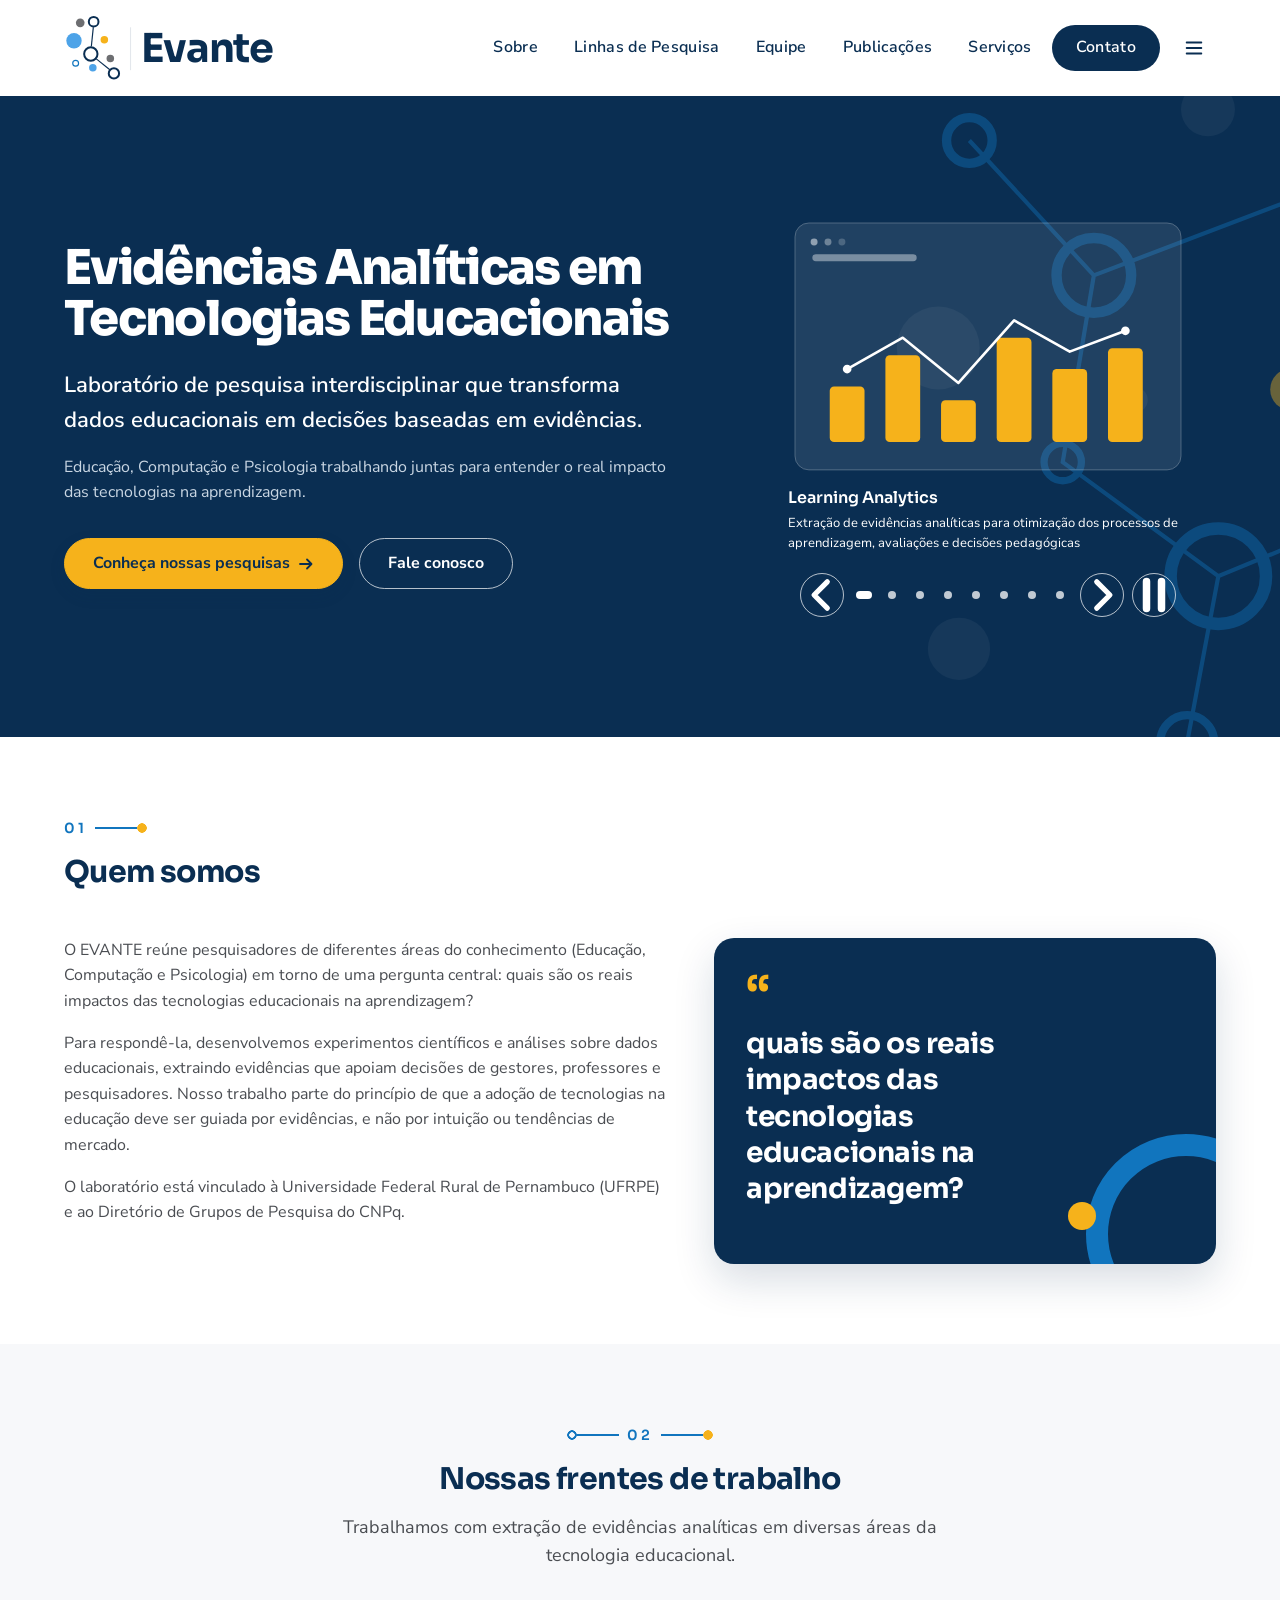
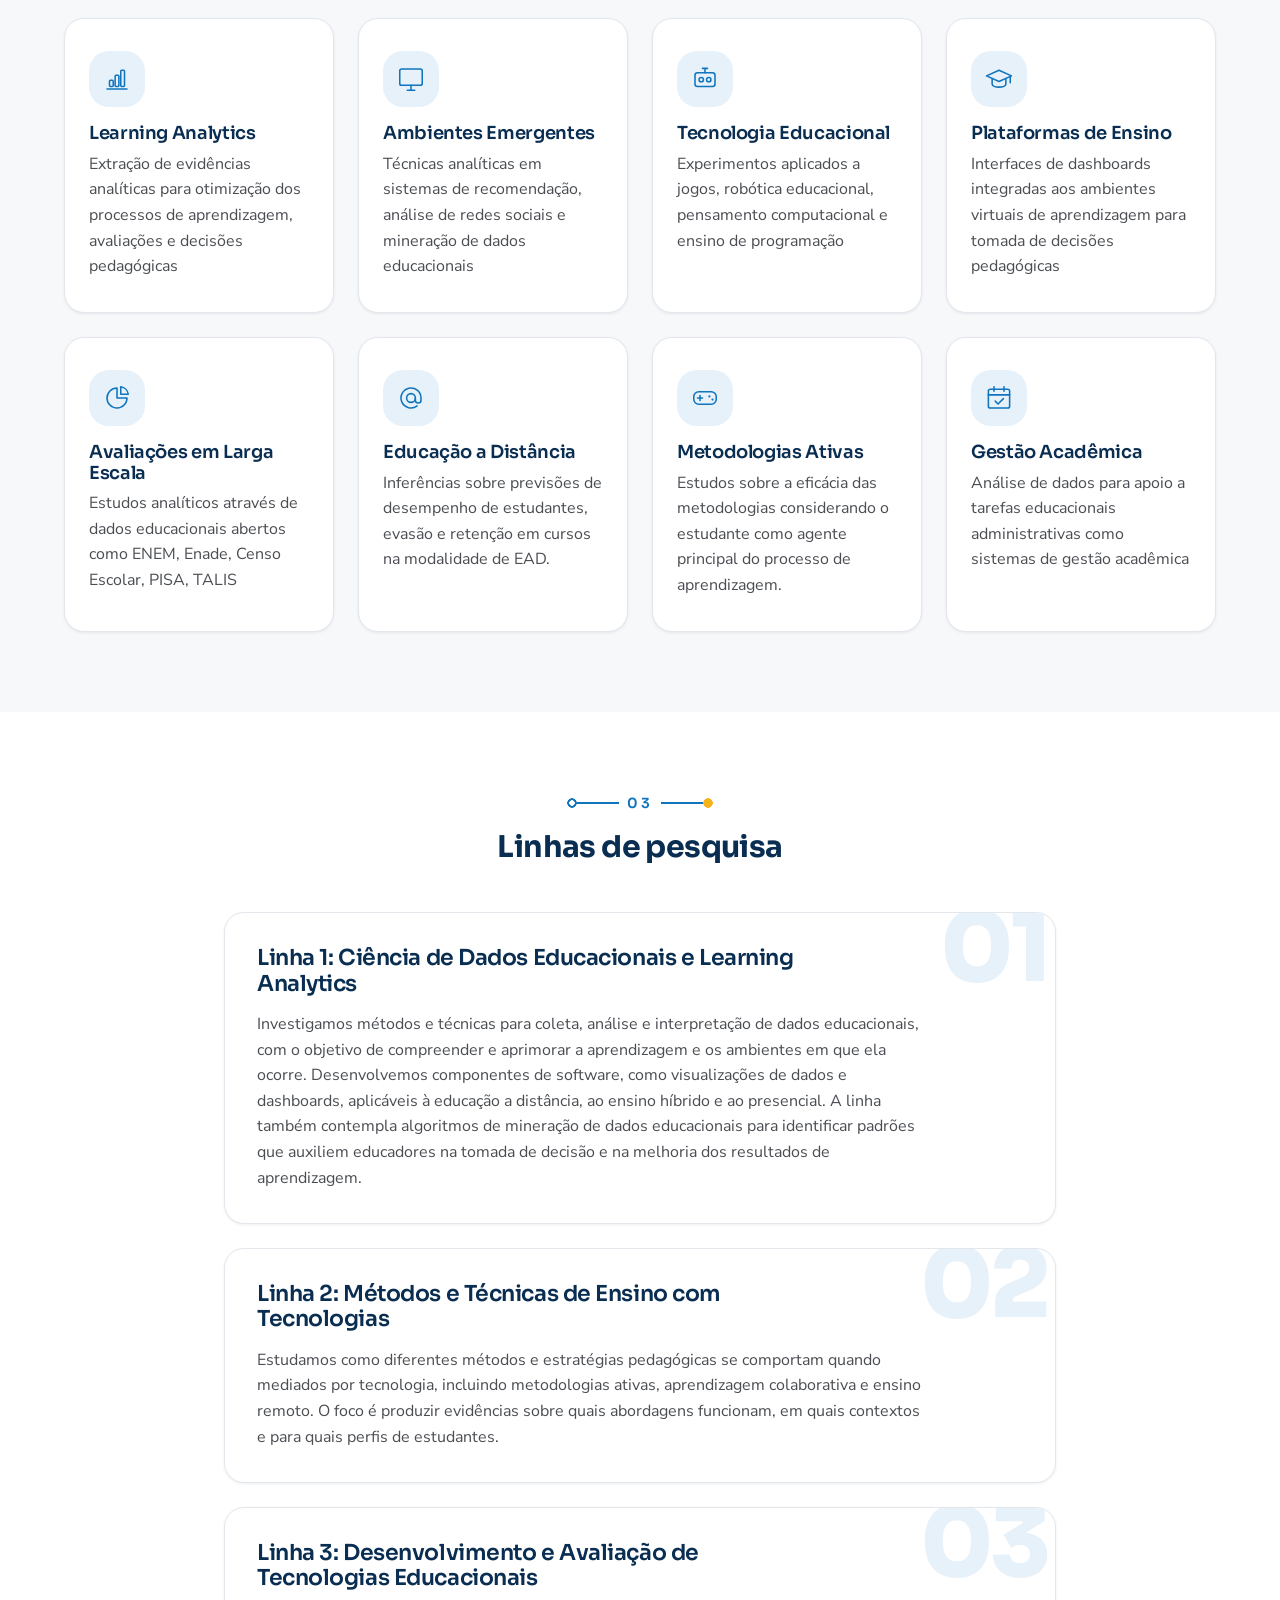
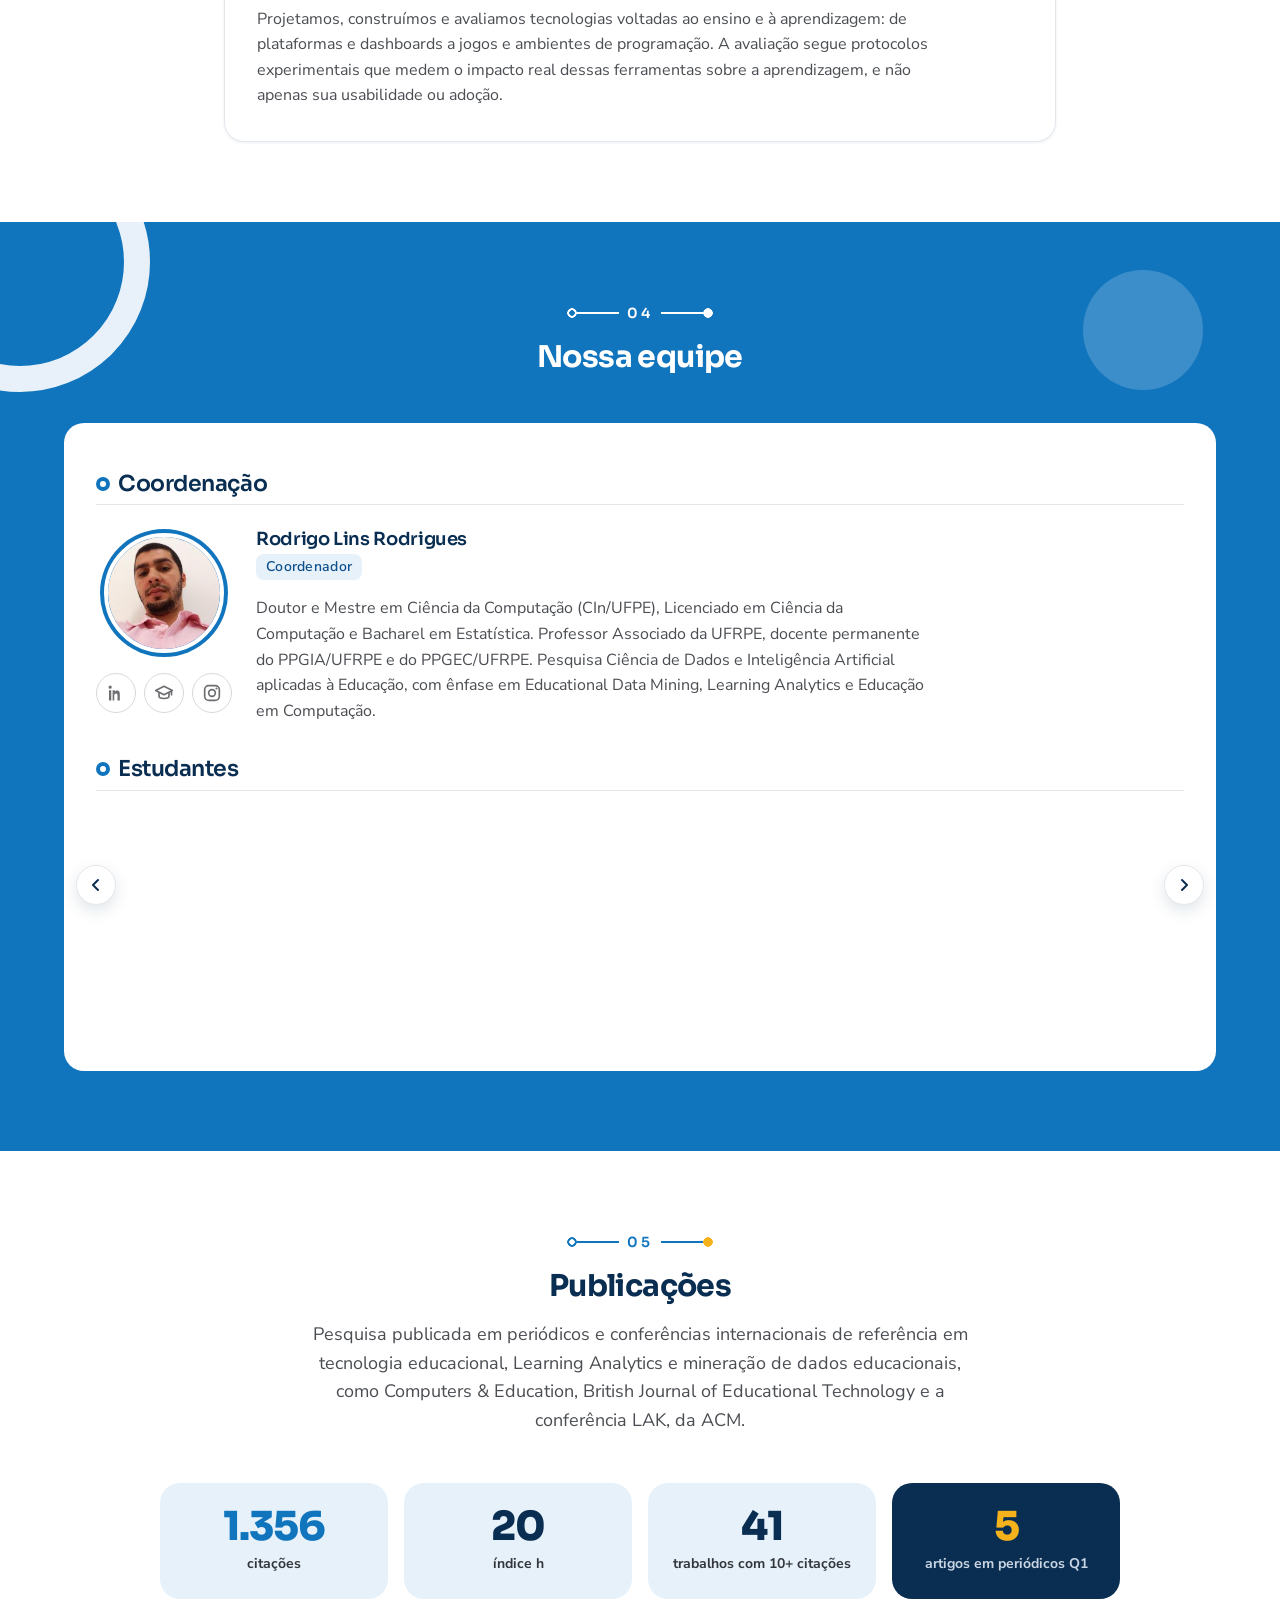
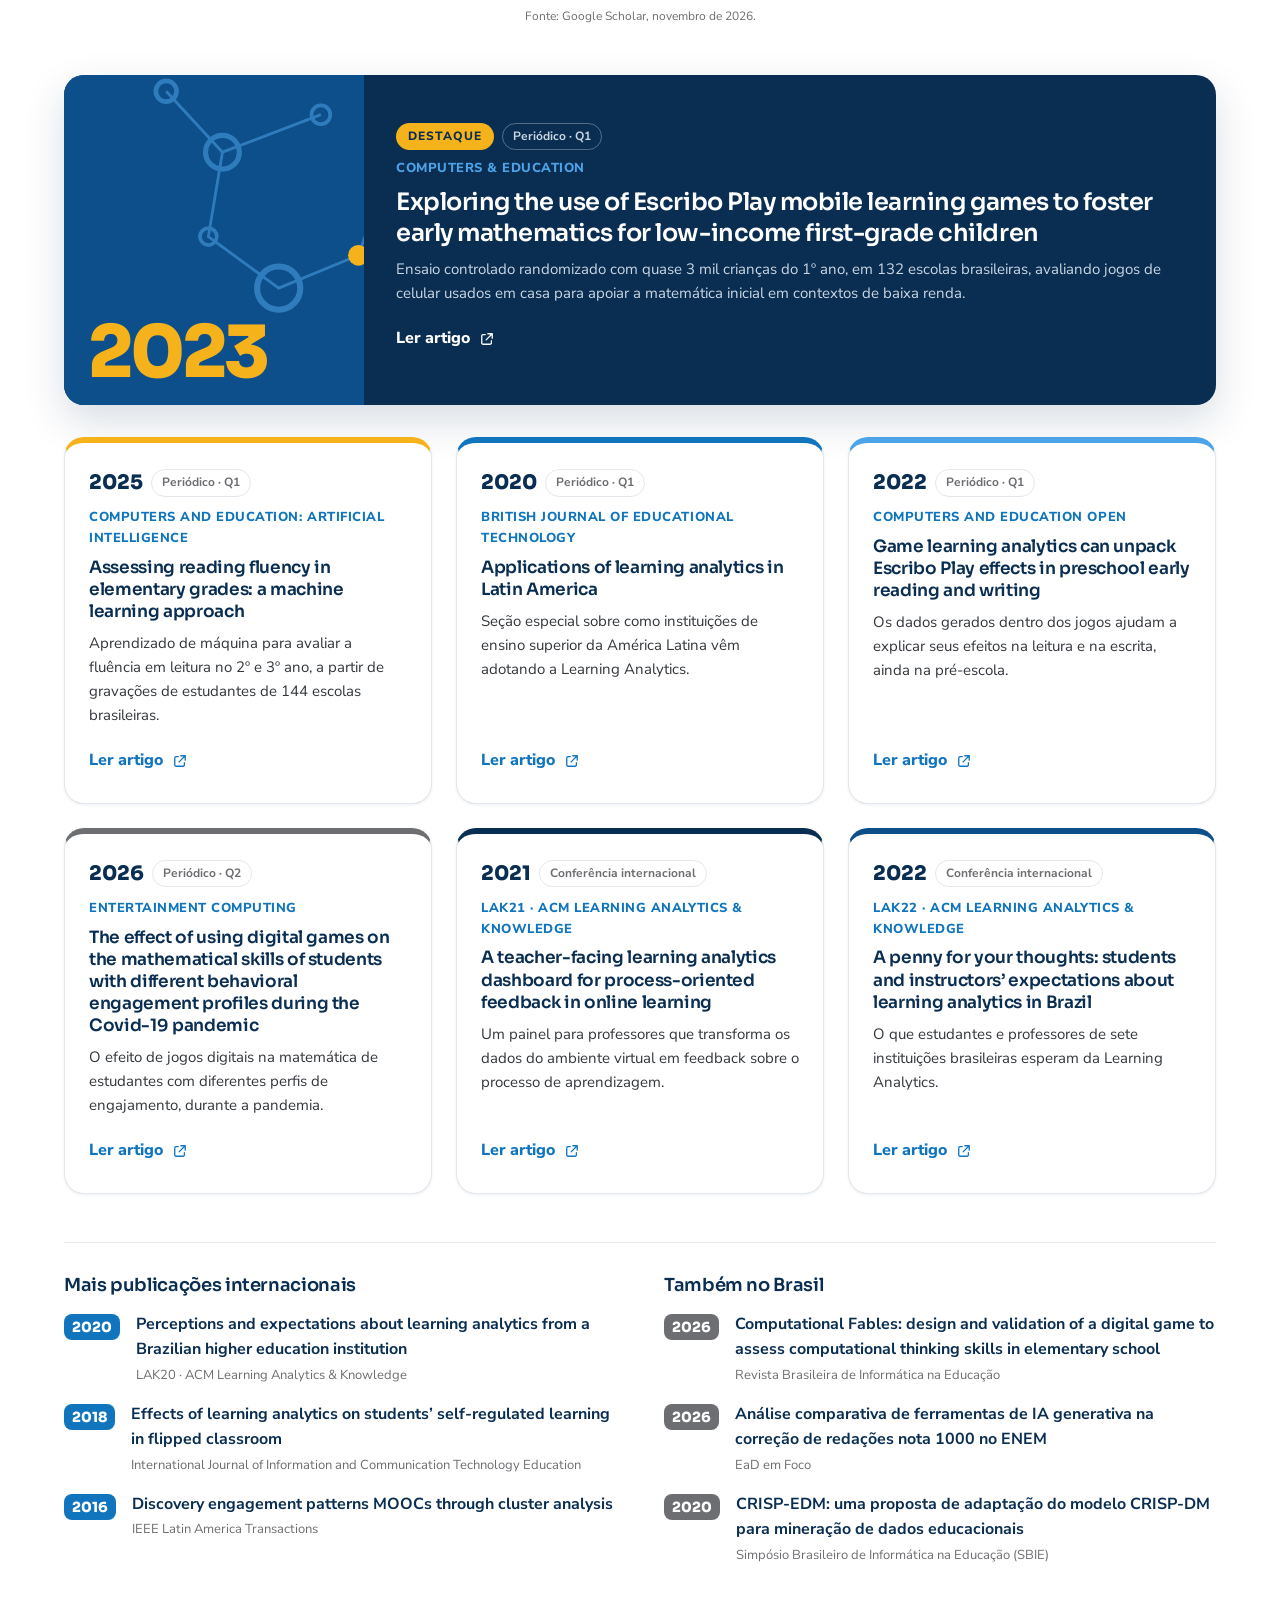
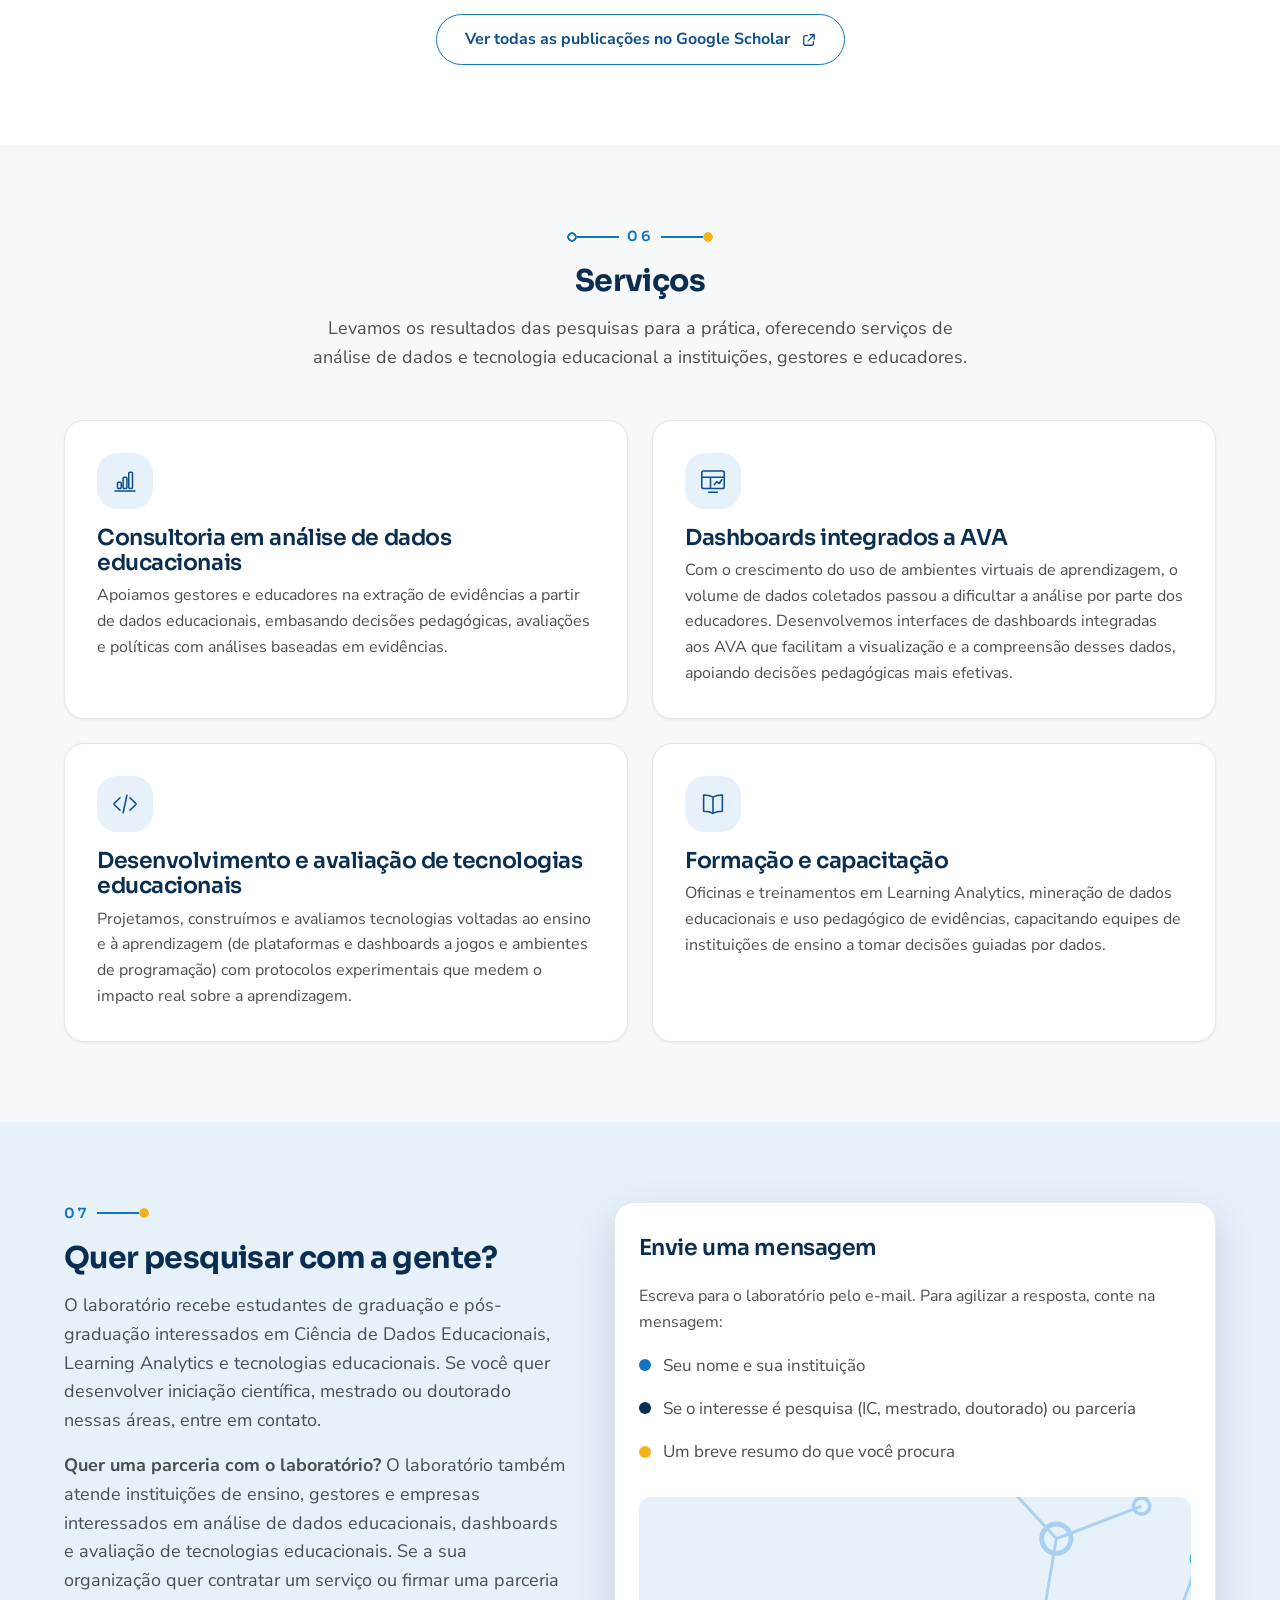
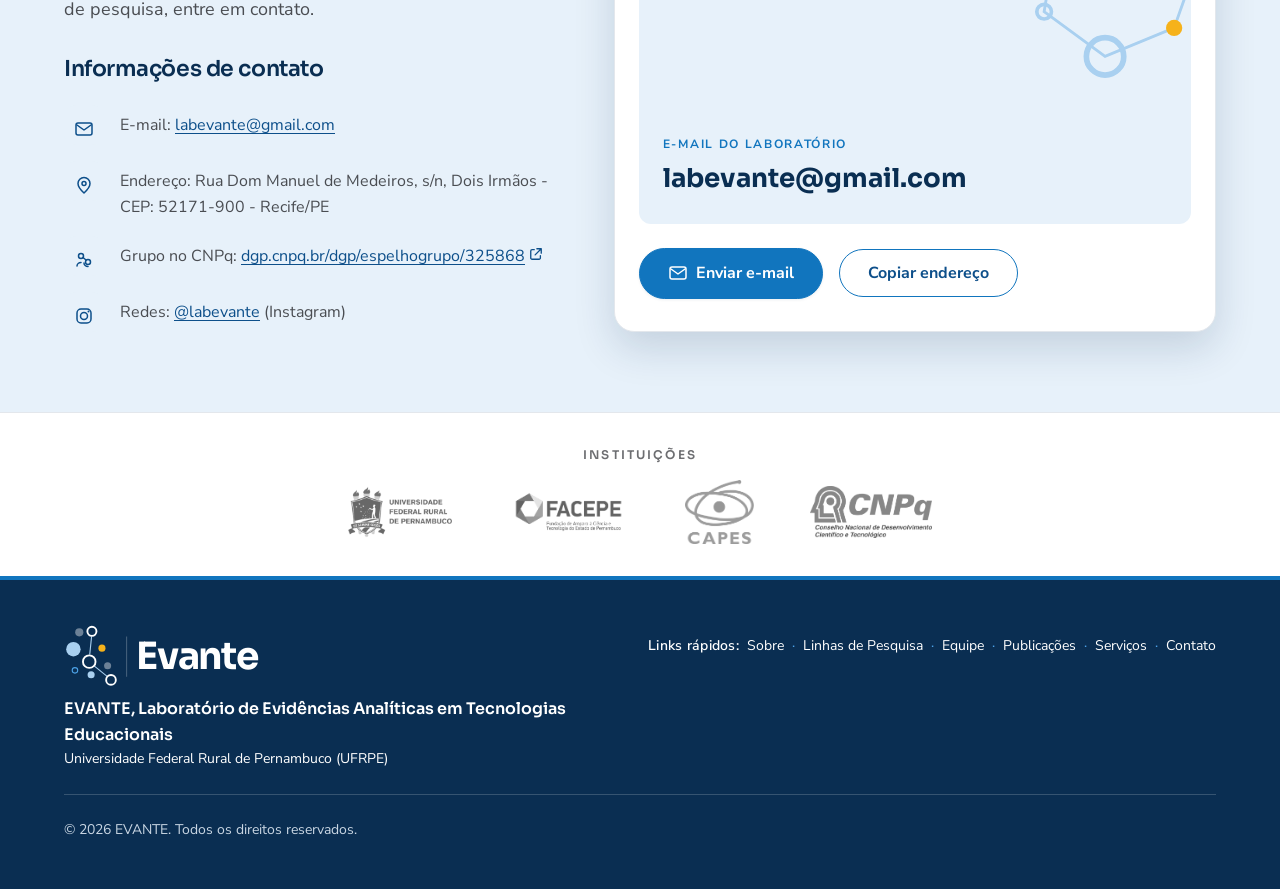
==== commit 1bc3e74b: "Move o seletor de idioma para o menu de três tracinhos Co-Authored-By: Claude Opus 5.5 <noreply@anth" ====
--- a/index.html
+++ b/index.html
@@ -45,7 +45,7 @@
           <li><a href="#servicos">Serviços</a></li>
           <li><a class="nav-cta" href="#contato">Contato</a></li>
           <!-- idiomas:inicio -->
-          <li class="nav-lang"><span class="lang-switch" role="group" aria-label="Idioma"><a href="./" lang="pt-BR" hreflang="pt-BR" title="Português" aria-current="page">PT</a><a href="en/" lang="en" hreflang="en" title="English">EN</a><a href="es/" lang="es" hreflang="es" title="Español">ES</a></span></li>
+          <li class="nav-lang"><div class="lang-menu"><button class="lang-toggle" type="button" aria-expanded="false" aria-controls="lista-idiomas" aria-label="Escolher idioma" title="Escolher idioma"><svg width="22" height="22" viewBox="0 0 24 24" fill="none" aria-hidden="true"><path d="M4 6h16M4 12h16M4 18h16" stroke="currentColor" stroke-width="2" stroke-linecap="round"/></svg></button><div class="lang-switch" id="lista-idiomas" role="group" aria-label="Idioma"><a href="./" lang="pt-BR" hreflang="pt-BR" aria-current="page">Português</a><a href="en/" lang="en" hreflang="en">English</a><a href="es/" lang="es" hreflang="es">Español</a></div></div></li>
           <!-- idiomas:fim -->
         </ul>
       </nav>
--- a/assets/site.css
+++ b/assets/site.css
@@ -1960,6 +1960,10 @@
        SELETOR DE IDIOMA (PT · EN · ES)
        ========================================================== */
     .nav-lang { order: -1; display: flex; justify-content: center; padding: 4px 0 8px; }
+    .lang-menu { position: relative; }
+    .lang-toggle { display: none; }
+
+    /* Dentro do menu ☰ (celular e tablet) as opções ficam visíveis ao abrir o menu */
     .lang-switch {
       display: inline-flex;
       align-items: center;
@@ -1969,17 +1973,14 @@
       border-radius: var(--radius-full);
     }
     .site-nav .lang-switch a {
-      min-width: 56px;
       min-height: 40px;
       justify-content: center;
-      padding: 0 12px;
+      padding: 0 14px;
       border-radius: var(--radius-full);
-      font-family: var(--font-heading);
-      font-size: 0.8125rem;
+      font-size: 0.875rem;
       font-weight: 700;
-      letter-spacing: 0.04em;
+      letter-spacing: 0;
       color: #0D4F8A;
-      transition: color 150ms ease, background-color 150ms ease, box-shadow 150ms ease;
     }
     .site-nav .lang-switch a:hover { color: #0A2E52; background-color: rgba(255, 255, 255, 0.6); }
     .site-nav .lang-switch a[aria-current="page"],
@@ -1988,9 +1989,60 @@
       background-color: #FFFFFF;
       box-shadow: 0 1px 3px rgba(10, 46, 82, 0.22);
     }
+
+    /* Computador: botão de três tracinhos abre a lista de idiomas */
     @media (min-width: 1024px) {
       .nav-lang { order: 0; margin-left: 8px; padding: 0; }
-      .site-nav .lang-switch a { min-width: 38px; min-height: 32px; padding: 0 8px; font-size: 0.75rem; }
+      .js .lang-toggle {
+        display: inline-flex;
+        align-items: center;
+        justify-content: center;
+        width: 44px;
+        height: 44px;
+        padding: 0;
+        border: 0;
+        border-radius: var(--radius-md);
+        background: transparent;
+        color: var(--color-heading);
+        cursor: pointer;
+        transition: background-color 150ms ease;
+      }
+      .js .lang-toggle:hover,
+      .js .lang-menu.is-open .lang-toggle { background-color: var(--color-primary-light); }
+      .js .lang-switch {
+        display: none;
+        position: absolute;
+        top: calc(100% + 8px);
+        right: 0;
+        z-index: 20;
+        flex-direction: column;
+        align-items: stretch;
+        gap: 2px;
+        min-width: 168px;
+        padding: 6px;
+        background-color: var(--color-bg);
+        border: 1px solid var(--color-border);
+        border-radius: var(--radius-md);
+        box-shadow: var(--shadow-lg);
+      }
+      .js .lang-menu.is-open .lang-switch { display: flex; }
+      .js .site-nav .lang-switch a {
+        justify-content: flex-start;
+        min-height: 44px;
+        padding: 0 14px;
+        border-radius: var(--radius-sm);
+        font-size: 0.9375rem;
+        font-weight: 600;
+        color: var(--color-heading);
+      }
+      .js .site-nav .lang-switch a:hover { background-color: var(--color-primary-light); }
+      .js .site-nav .lang-switch a[aria-current="page"],
+      .js .site-nav .lang-switch a[aria-current="page"]:hover {
+        color: #1175BE;
+        font-weight: 800;
+        background-color: var(--color-primary-light);
+        box-shadow: none;
+      }
     }
 
     /* Com o seletor de idioma, o menu completo só cabe a partir de 1024px:
@@ -2022,6 +2074,5 @@
       .site-nav ul { flex-wrap: nowrap; gap: 2px; }
       .site-nav a { padding: 10px var(--space-2); font-size: 0.875rem; }
       .site-nav .nav-cta { padding: 10px var(--space-3); }
-      .site-nav .lang-switch a { min-width: 32px; padding: 0 5px; }
-      .nav-lang { margin-left: 4px; }
-    }
+      .nav-lang { margin-left: 2px; }
+    }
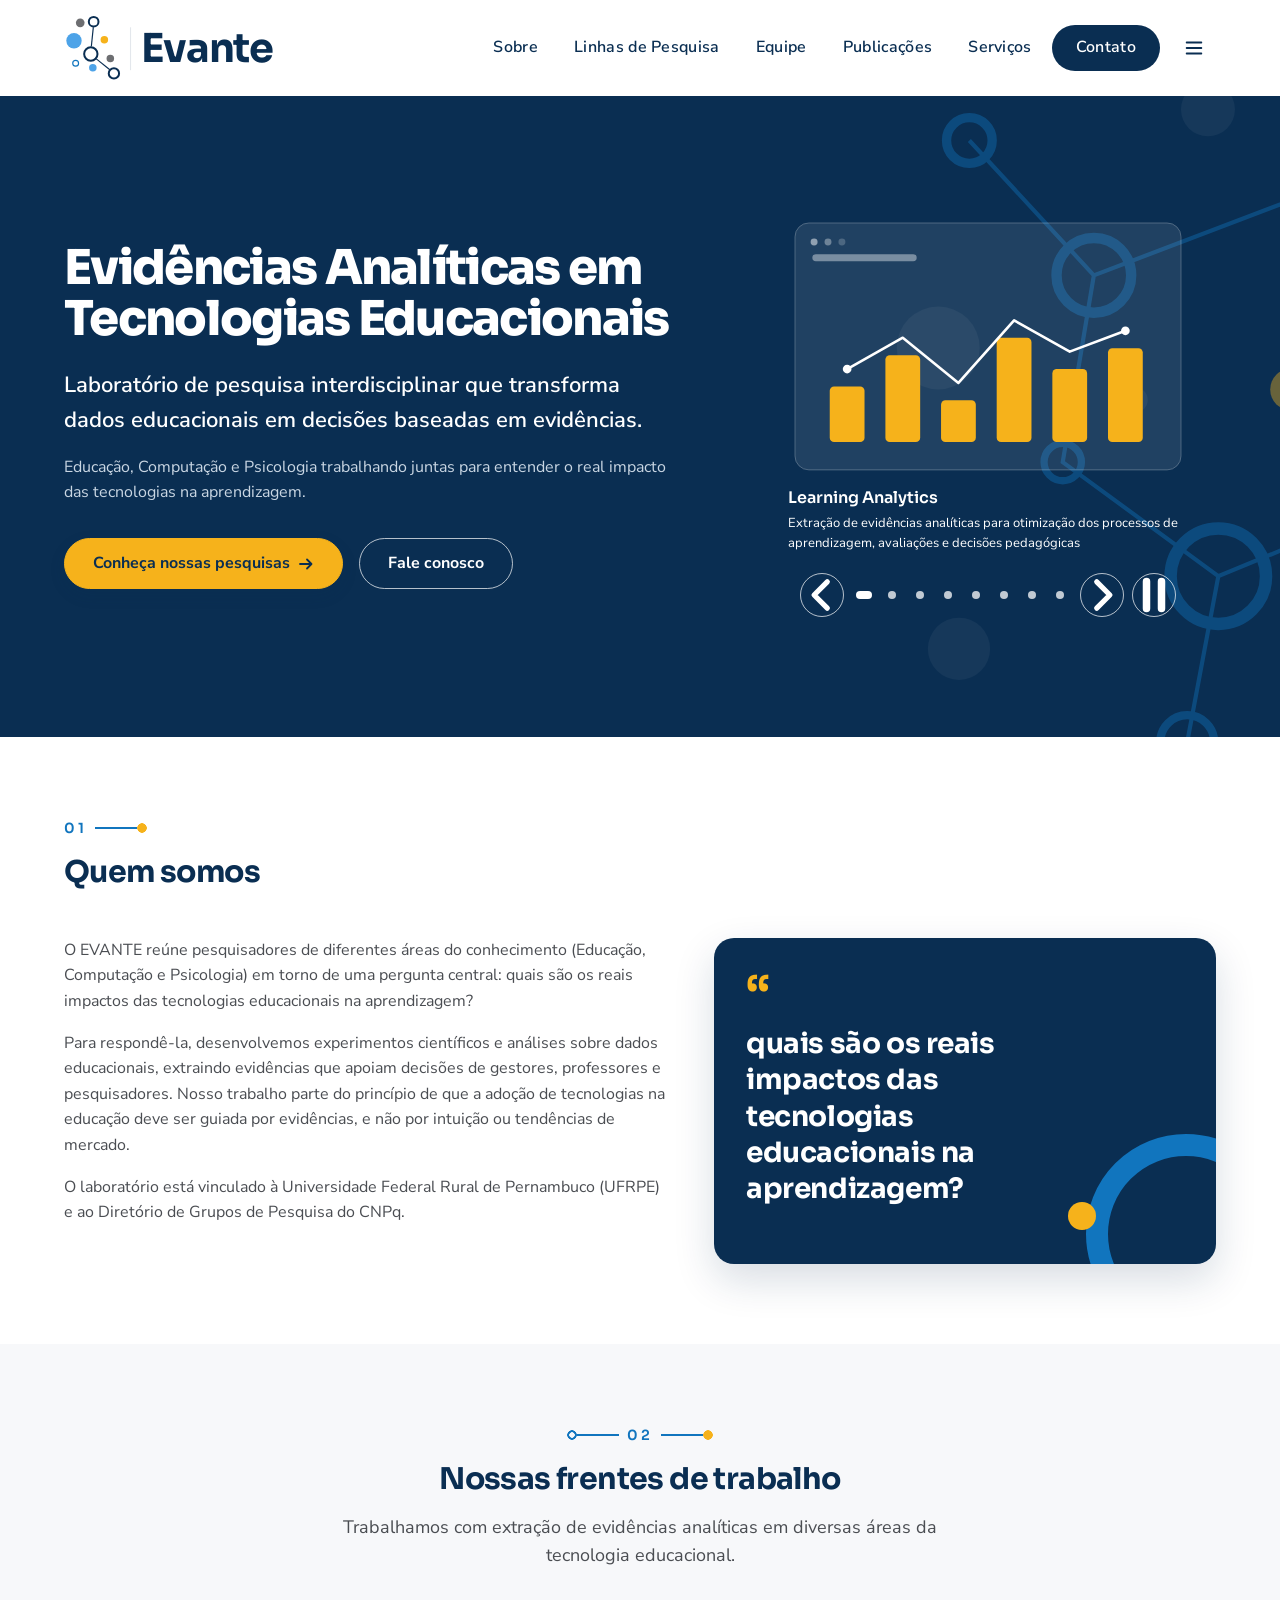
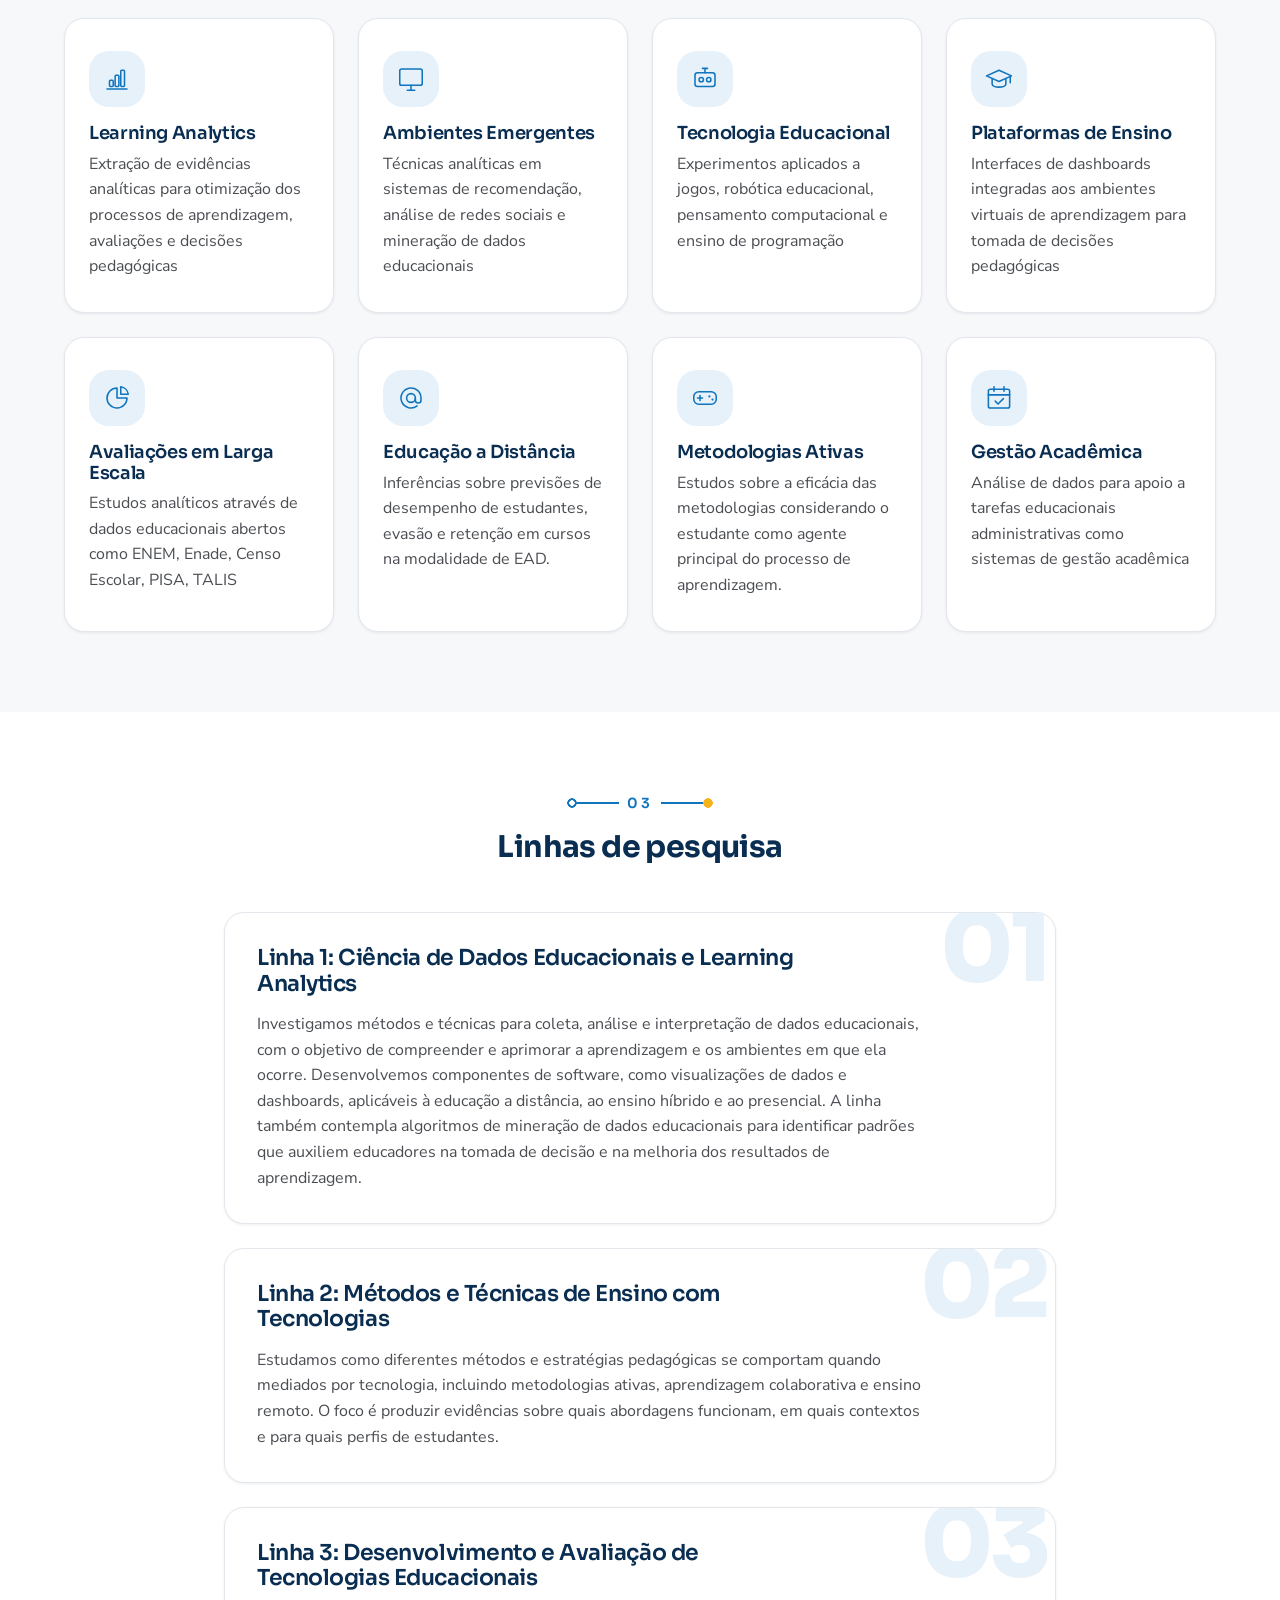
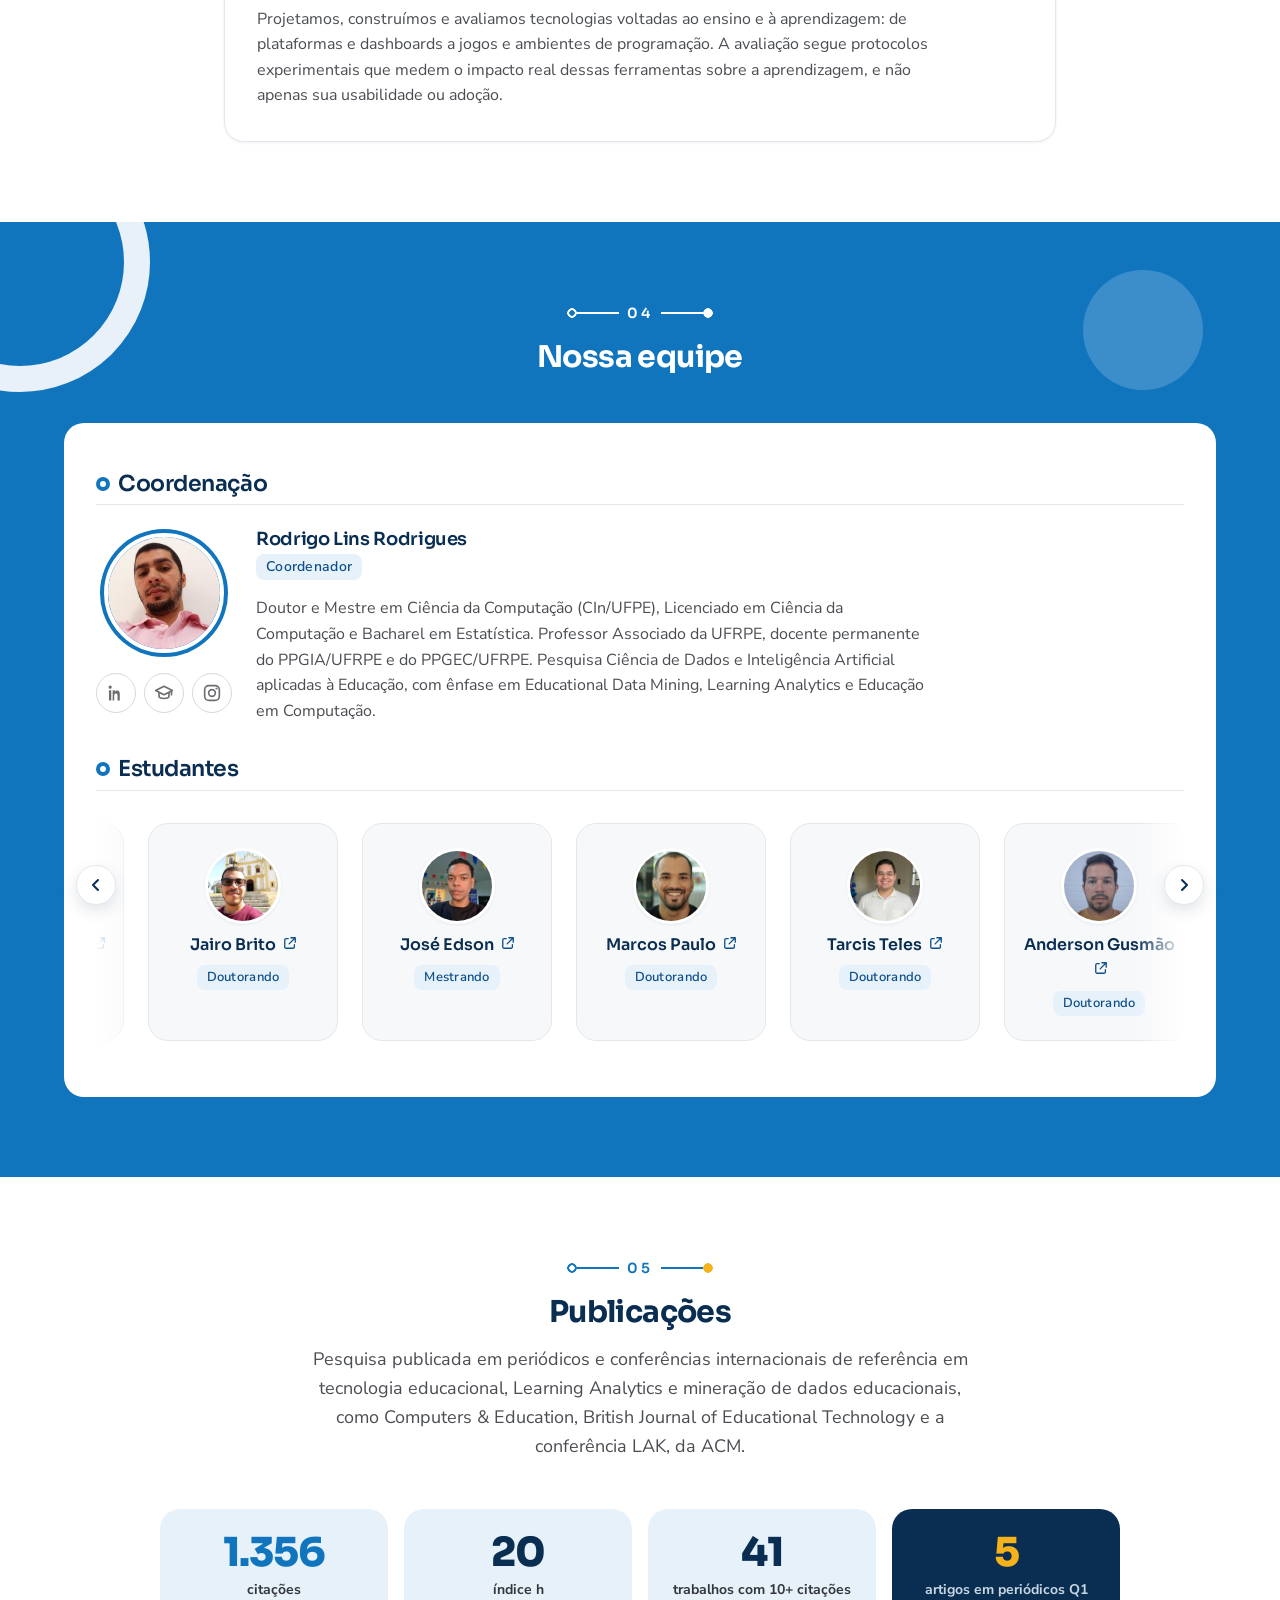
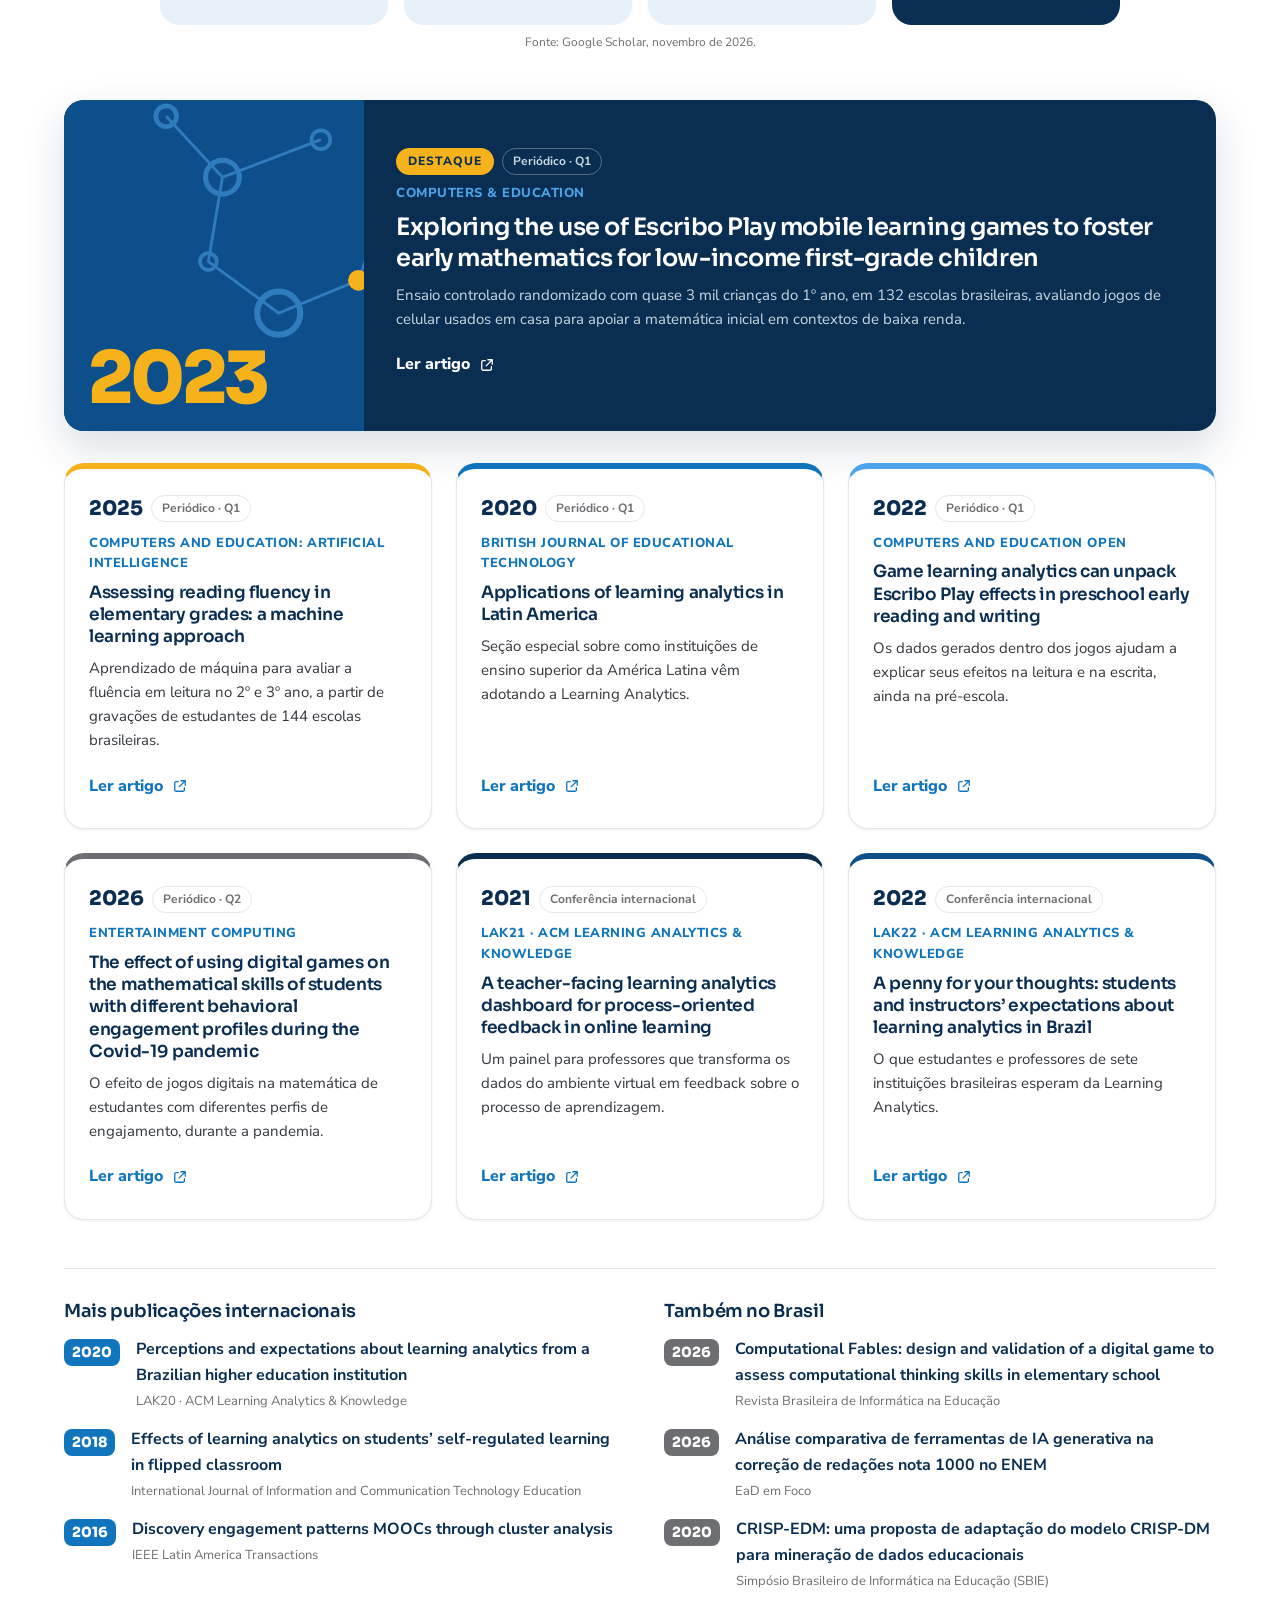
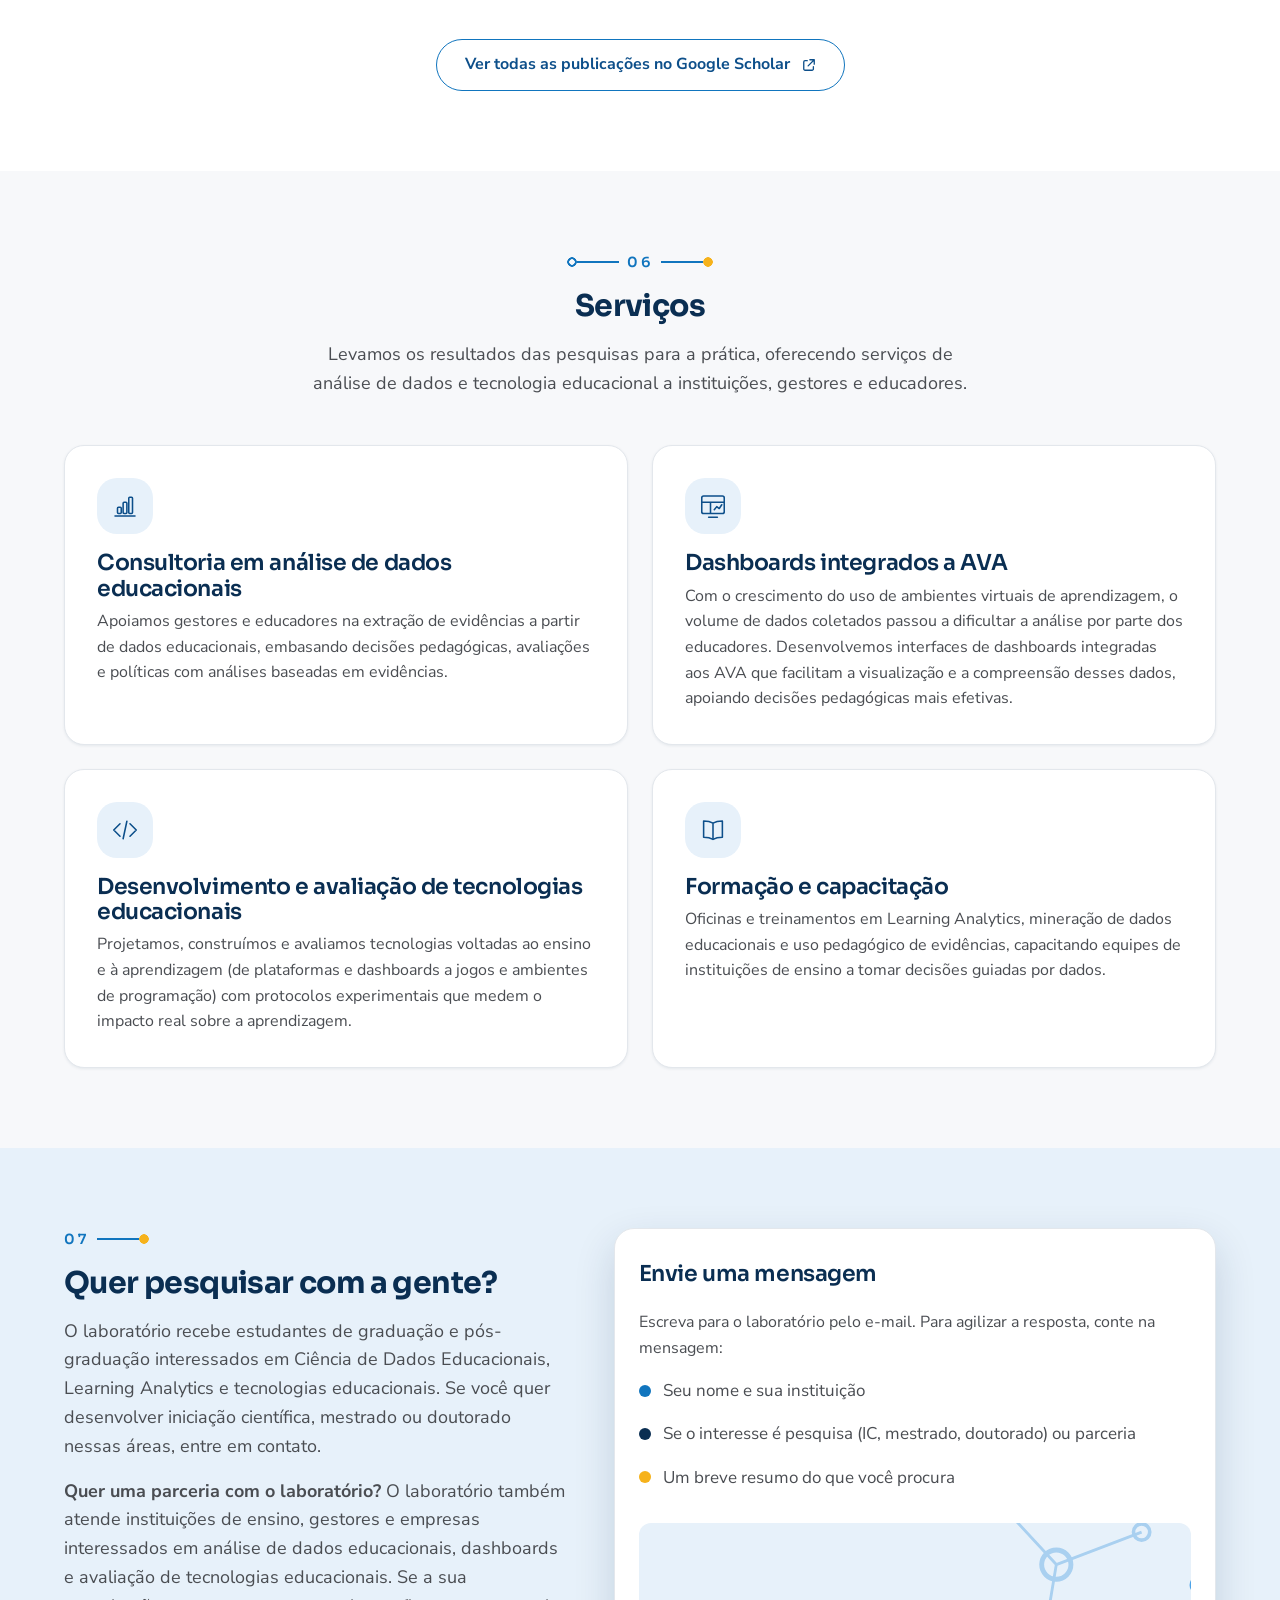
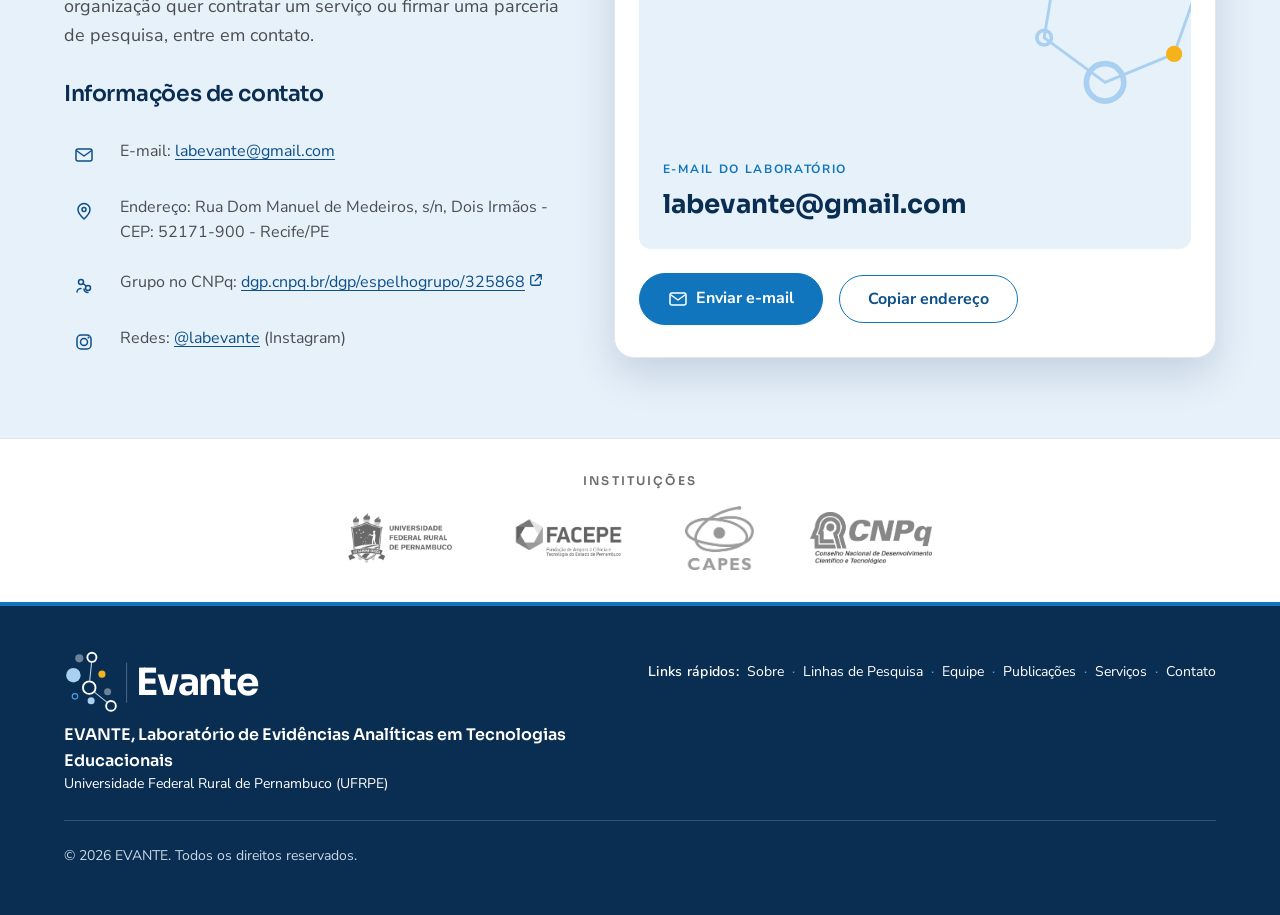
==== commit f3c5ec2c: "Adiciona Anderson Gusmão (doutorando) à equipe Co-Authored-By: Claude Fable 5.2 <noreply@anthropic.c" ====
--- a/index.html
+++ b/index.html
@@ -573,6 +573,13 @@
                   <a class="student-link" href="http://lattes.cnpq.br/6045416682570918" target="_blank" rel="noopener noreferrer" aria-label="Currículo Lattes de Tarcis Teles (abre em nova aba)">
                     <img class="student-photo" src="assets/fotos/estudante-5.jpg" width="76" height="76" loading="lazy" alt="Foto de Tarcis Teles">
                     <p class="student-name">Tarcis Teles <svg class="external-icon" viewBox="0 0 16 16" fill="none" aria-hidden="true"><path d="M6 3H3.5A1.5 1.5 0 0 0 2 4.5v8A1.5 1.5 0 0 0 3.5 14h8a1.5 1.5 0 0 0 1.5-1.5V10M9 2h5v5M14 2L7 9" stroke="currentColor" stroke-width="1.5" stroke-linecap="round" stroke-linejoin="round"/></svg></p>
+                    <p class="student-meta">Doutorando</p>
+                  </a>
+                </li>
+                <li class="student-card student-card--link">
+                  <a class="student-link" href="http://lattes.cnpq.br/1358390018671110" target="_blank" rel="noopener noreferrer" aria-label="Currículo Lattes de Anderson Gusmão (abre em nova aba)">
+                    <img class="student-photo" src="assets/fotos/estudante-6.jpg" width="76" height="76" loading="lazy" alt="Foto de Anderson Gusmão">
+                    <p class="student-name">Anderson Gusmão <svg class="external-icon" viewBox="0 0 16 16" fill="none" aria-hidden="true"><path d="M6 3H3.5A1.5 1.5 0 0 0 2 4.5v8A1.5 1.5 0 0 0 3.5 14h8a1.5 1.5 0 0 0 1.5-1.5V10M9 2h5v5M14 2L7 9" stroke="currentColor" stroke-width="1.5" stroke-linecap="round" stroke-linejoin="round"/></svg></p>
                     <p class="student-meta">Doutorando</p>
                   </a>
                 </li>
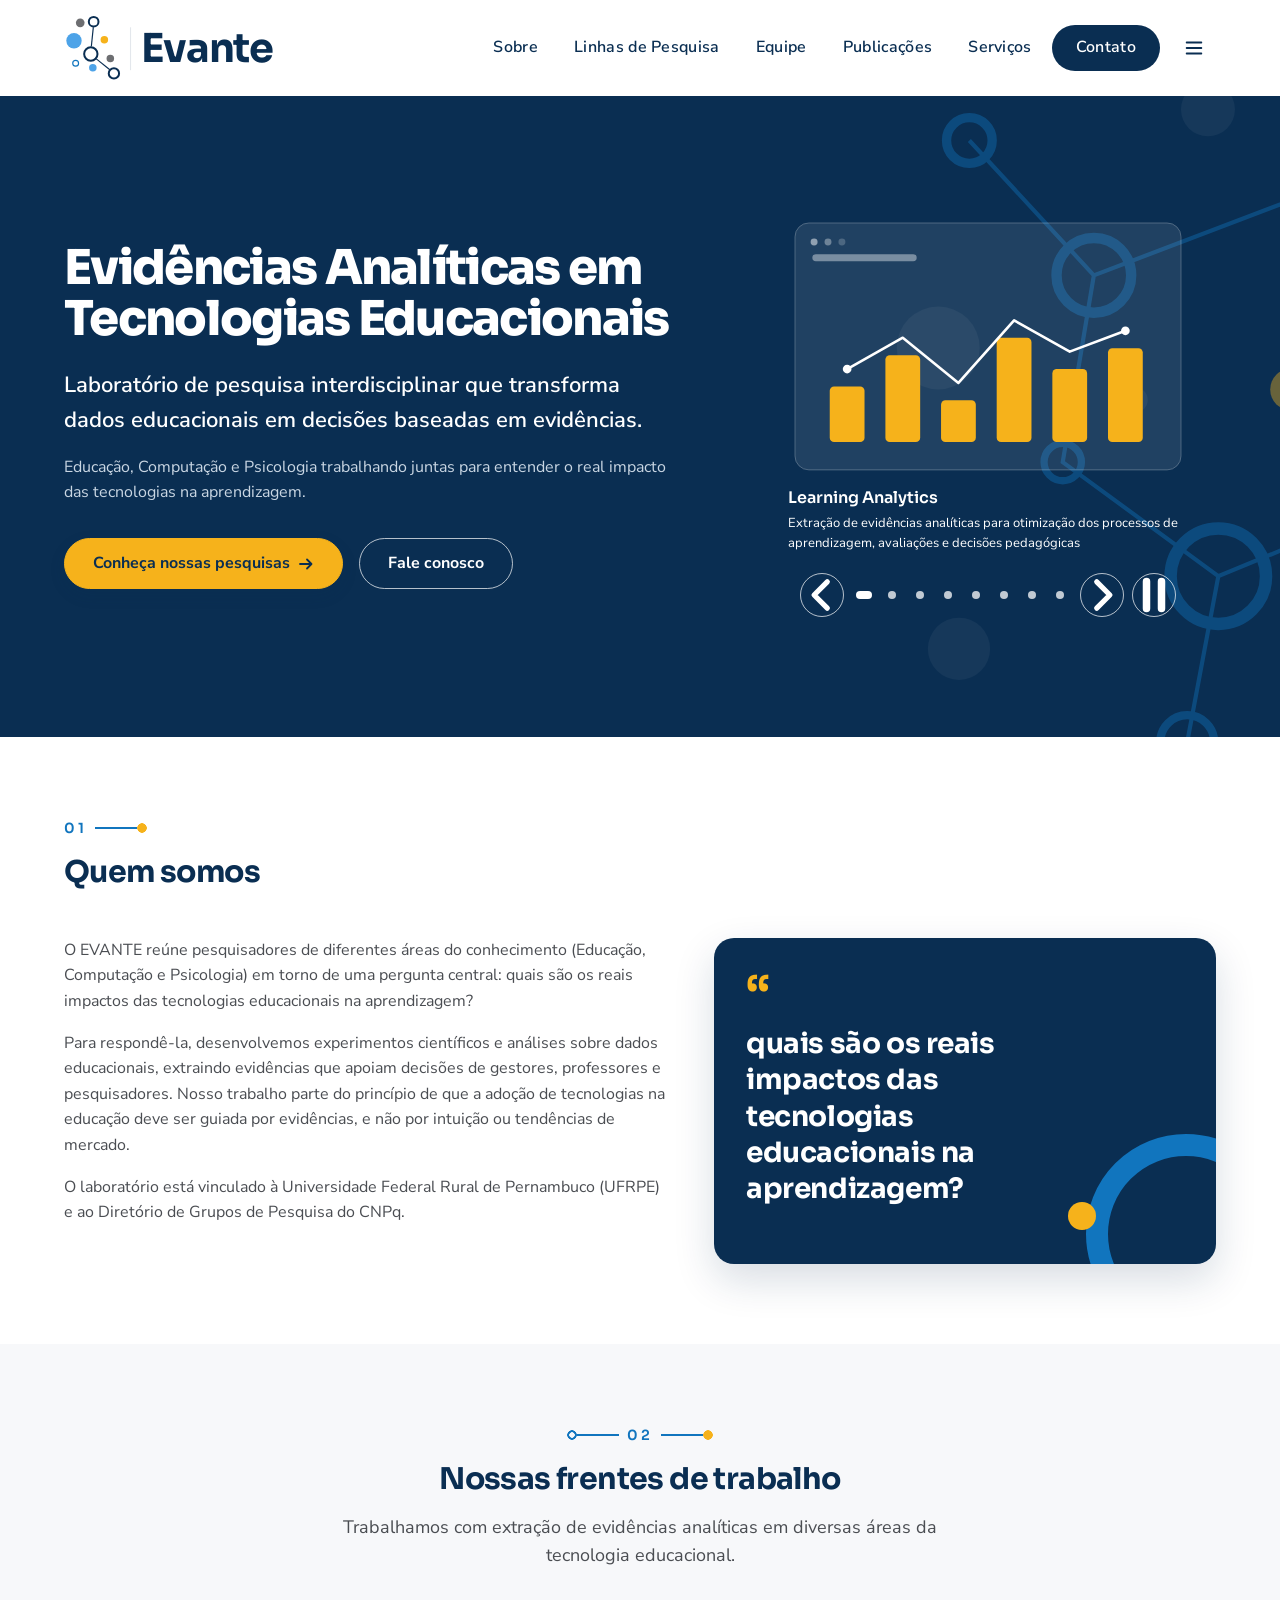
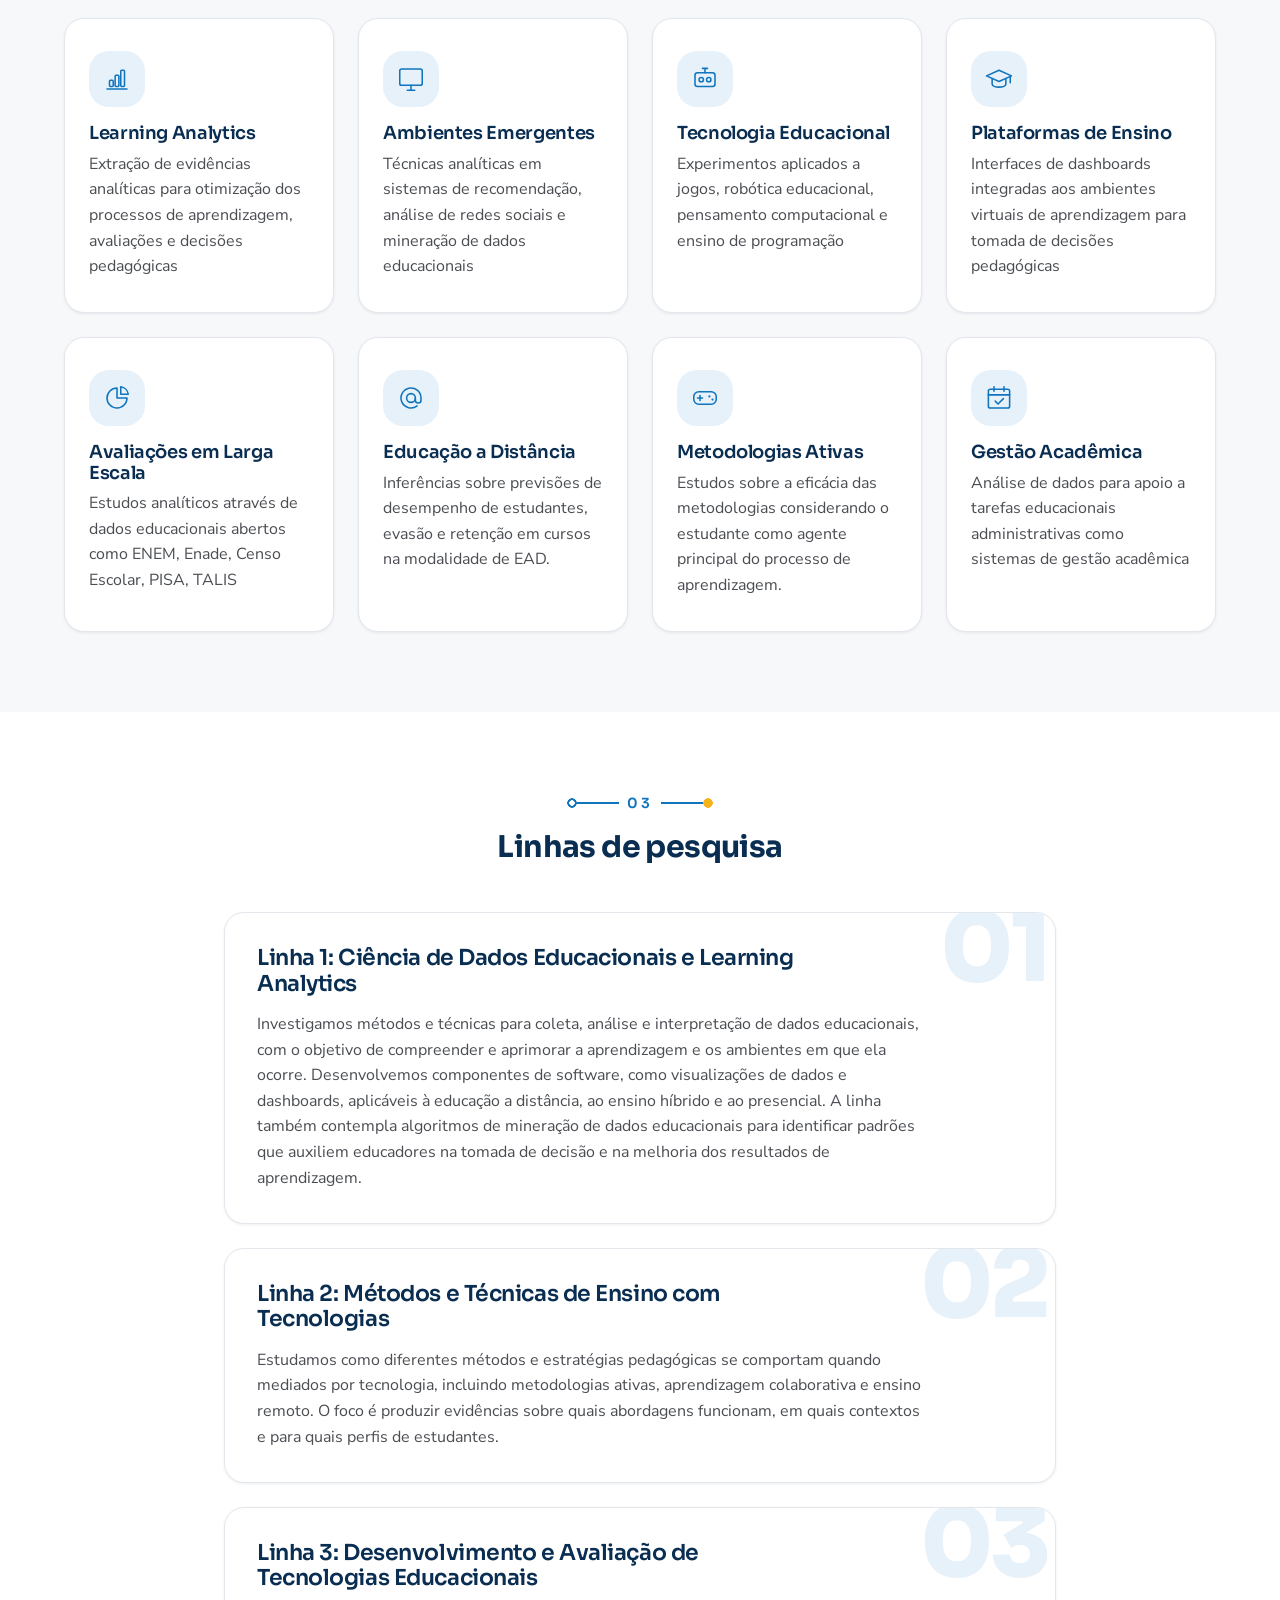
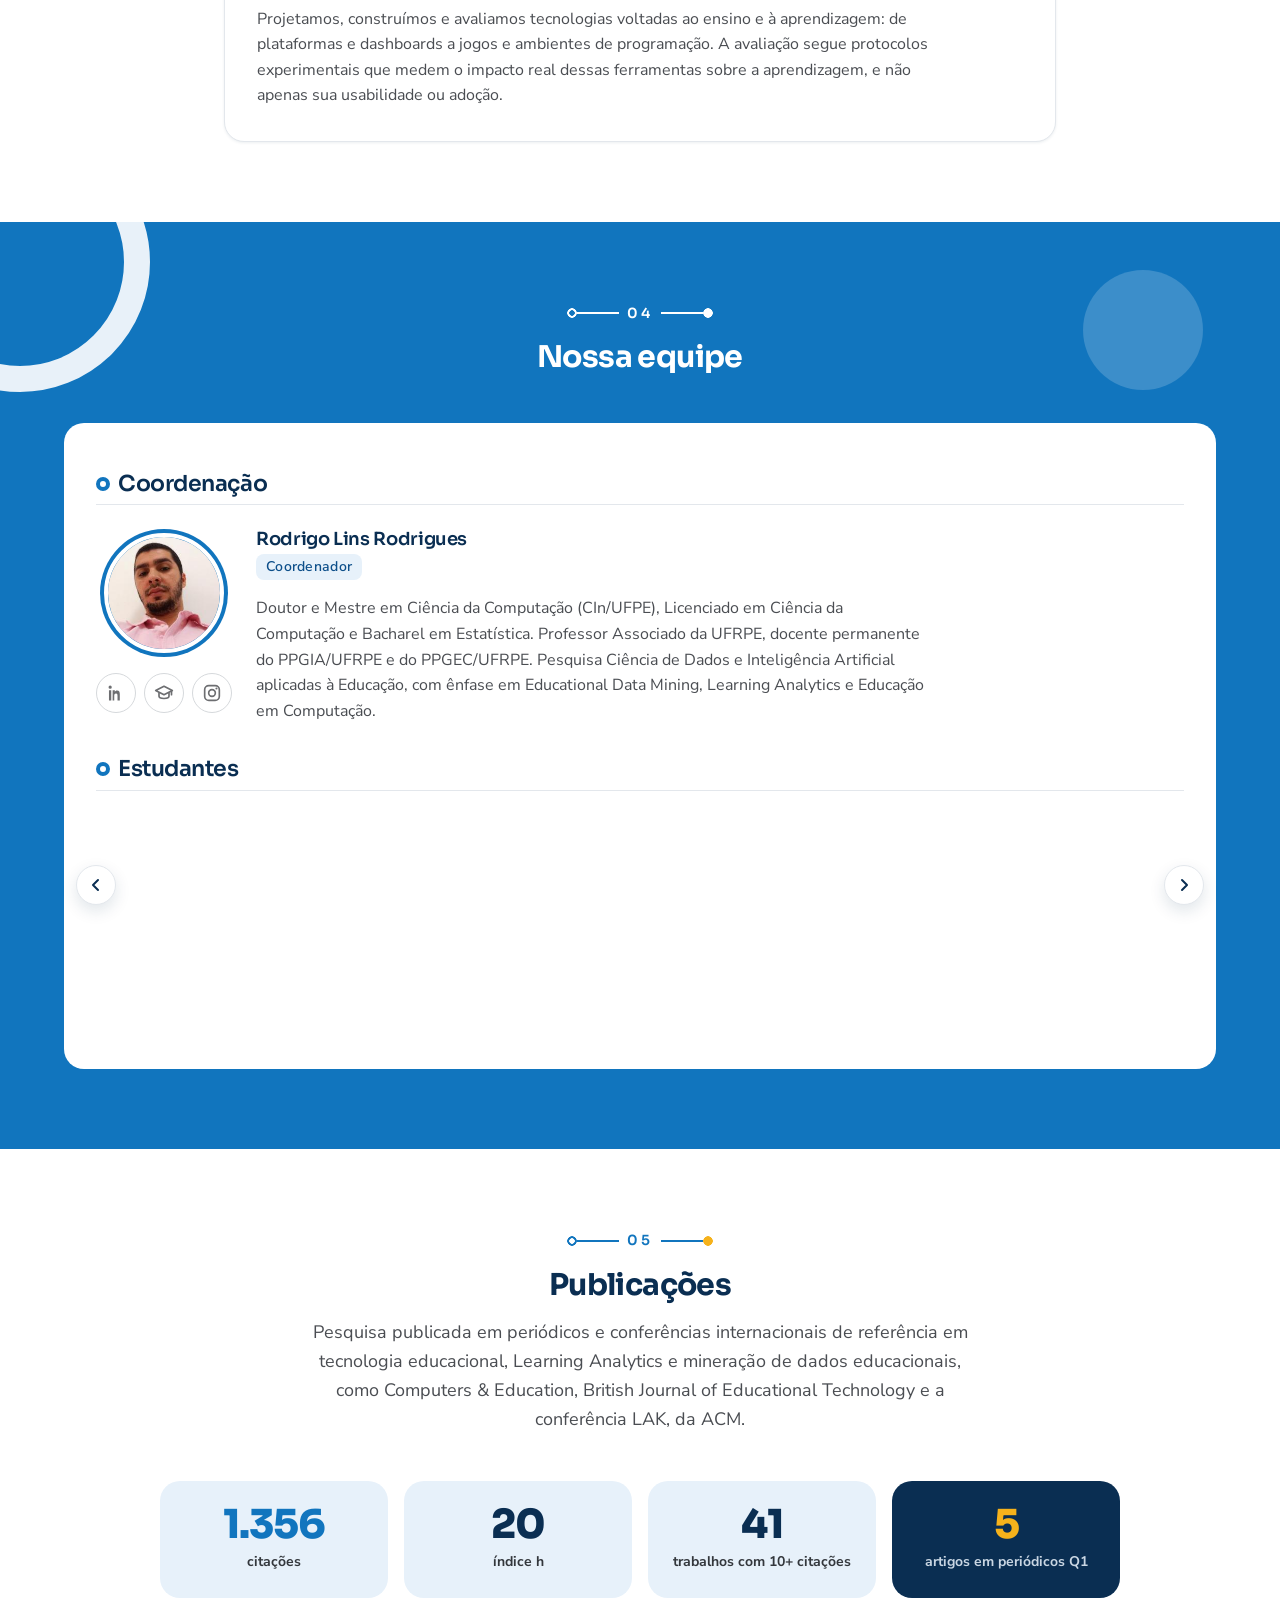
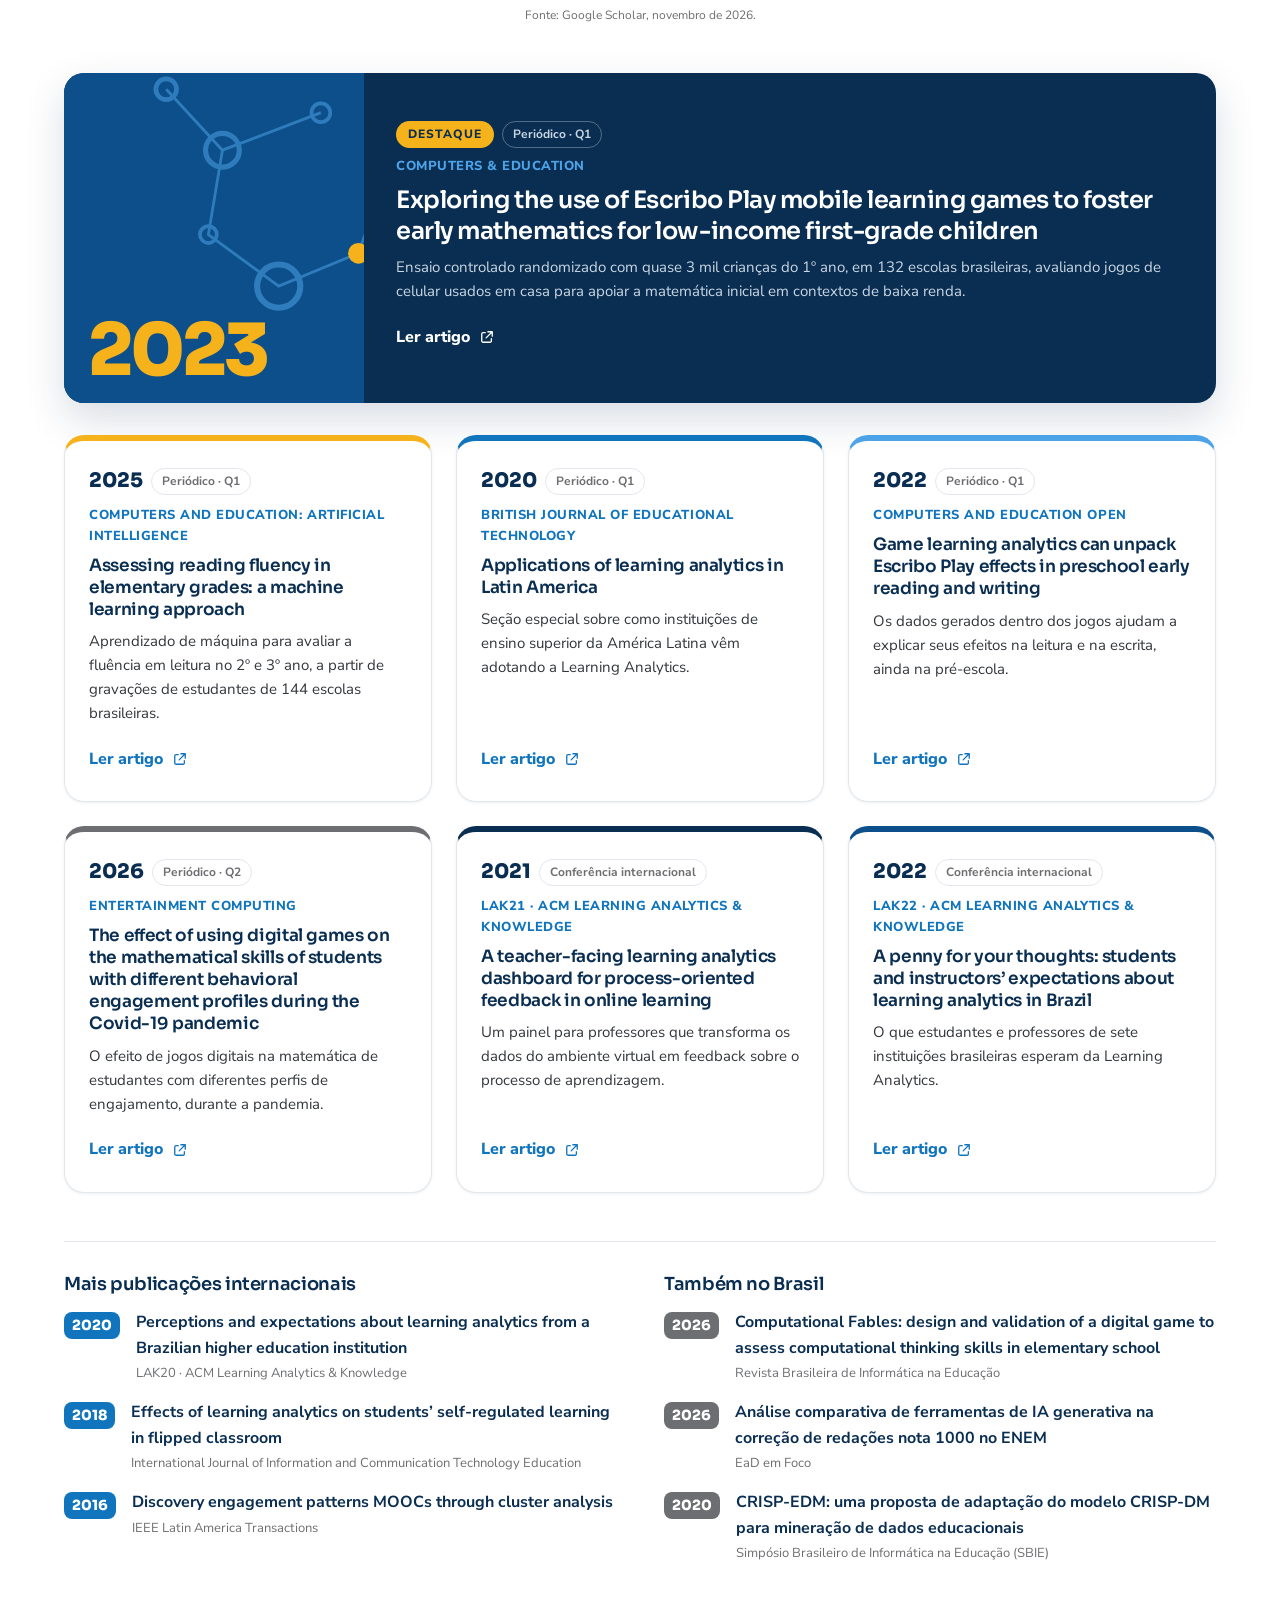
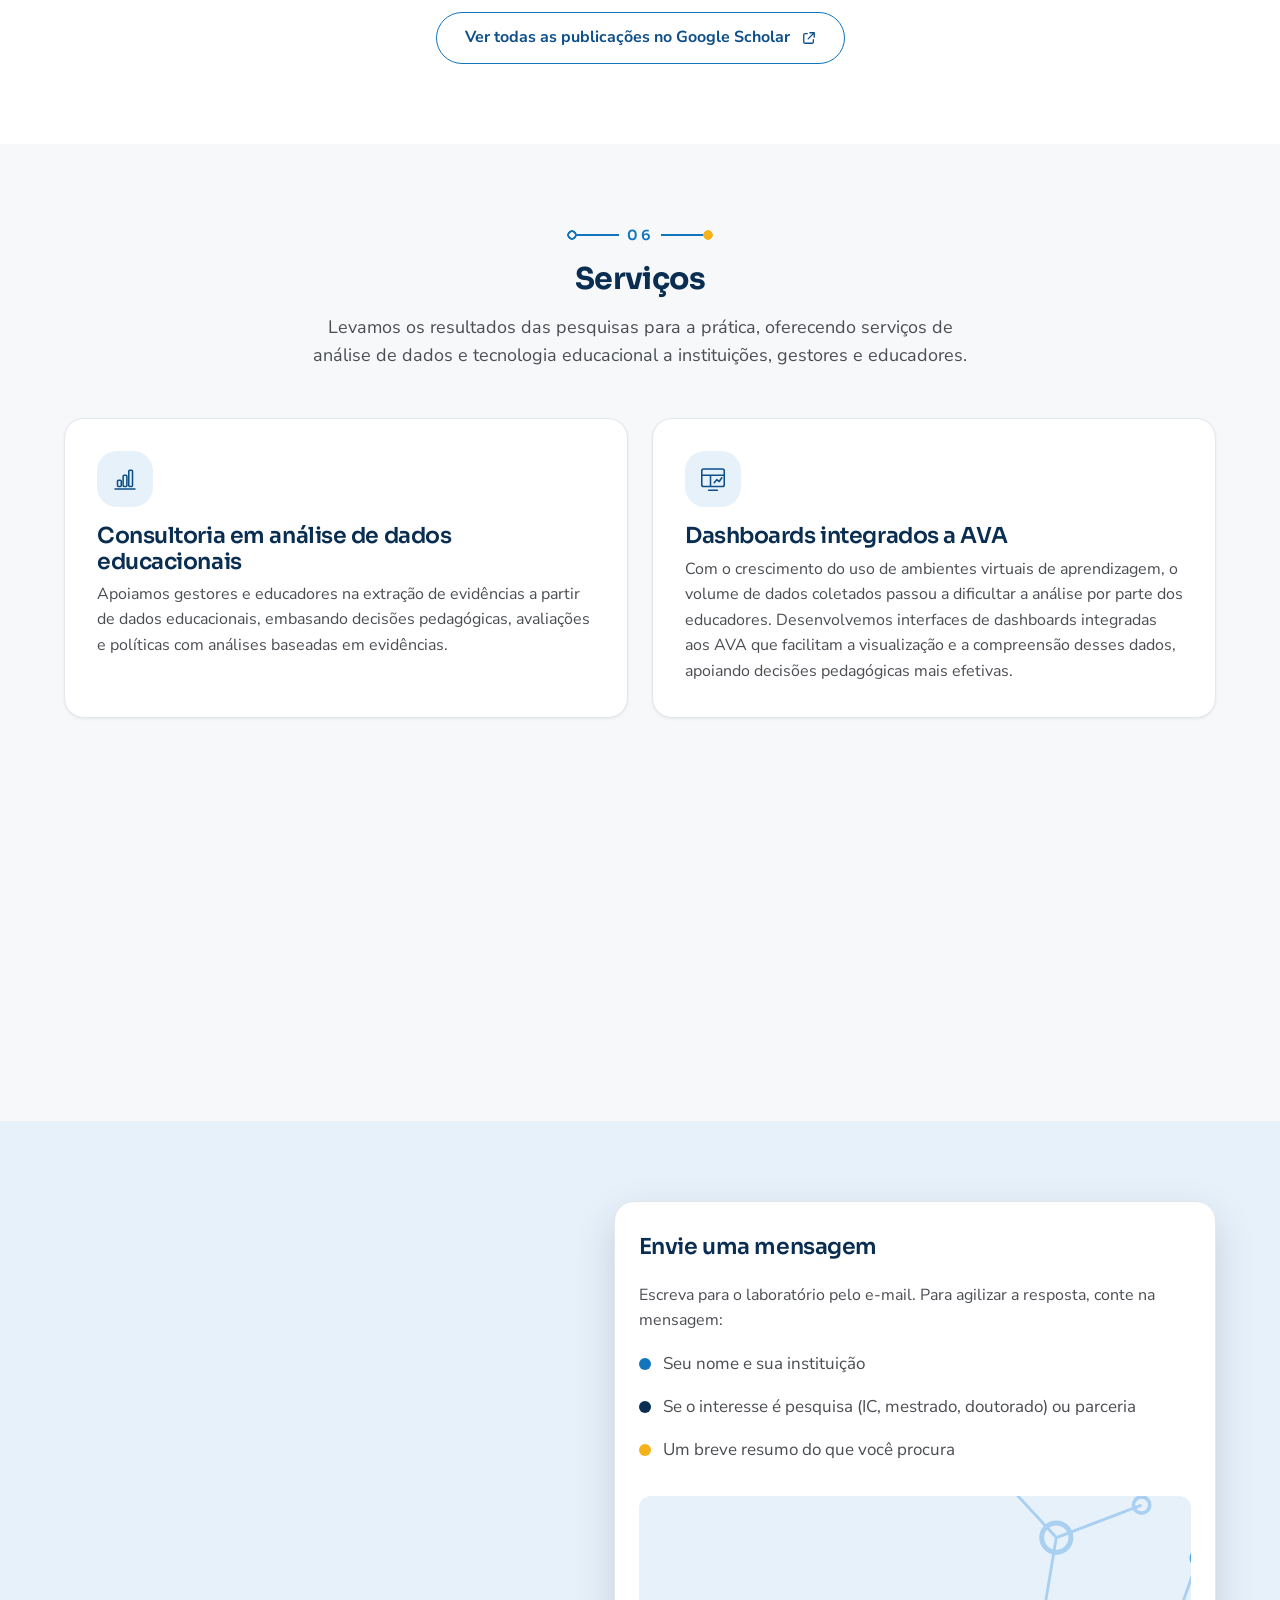
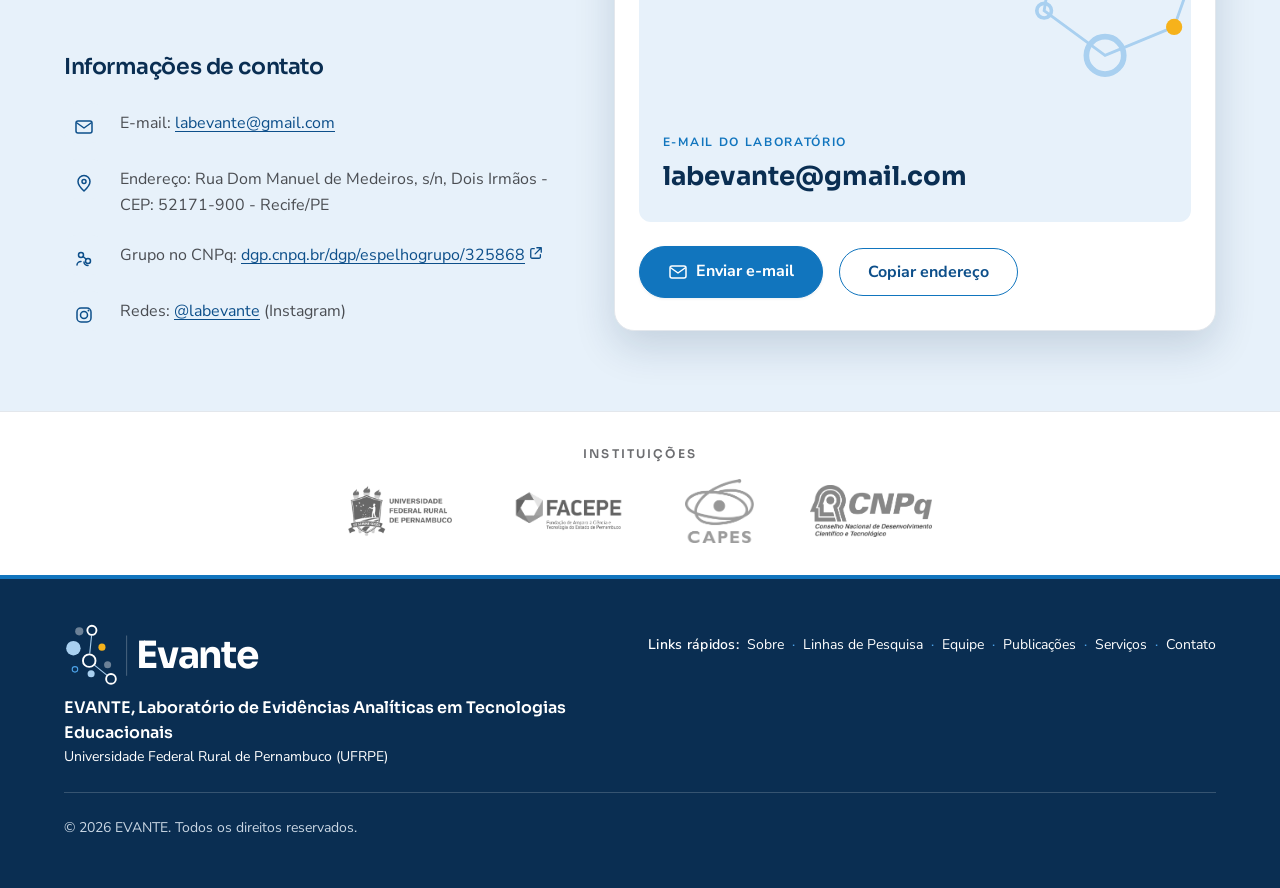
==== commit 263a4360: "Alinha os cards de estudantes: nome sempre em uma linha Co-Authored-By: Claude Fable 5.2 <noreply@an" ====
--- a/index.html
+++ b/index.html
@@ -15,7 +15,7 @@
   <link rel="preconnect" href="https://fonts.googleapis.com">
   <link rel="preconnect" href="https://fonts.gstatic.com" crossorigin>
   <link rel="stylesheet" href="https://fonts.googleapis.com/css2?family=Nunito+Sans:wght@400;600;700;800&family=Sora:wght@600;700;800&display=swap">
-  <link rel="stylesheet" href="assets/site.css">
+  <link rel="stylesheet" href="assets/site.css?v=2">
 </head>
 <body>
   <a class="skip-link" href="#conteudo">Pular para o conteúdo</a>
--- a/assets/site.css
+++ b/assets/site.css
@@ -1189,7 +1189,7 @@
     .js .students-track { width: max-content; }
 
     .student-card {
-      flex: 0 0 190px;
+      flex: 0 0 200px;
       display: flex;
       flex-direction: column;
       align-items: center;
@@ -1214,12 +1214,17 @@
       object-fit: cover; /* quando o card tem foto real (img.student-photo) */
     }
 
+    /* Nome e ícone sempre na mesma linha, para todos os cards ficarem alinhados;
+       nome longo demais é cortado com reticências em vez de quebrar a linha */
     .student-name {
       font-family: var(--font-heading);
-      font-size: 1rem;
+      font-size: 0.9375rem;
       font-weight: 600;
       color: var(--color-heading);
-      max-width: none;
+      max-width: 100%;
+      white-space: nowrap;
+      overflow: hidden;
+      text-overflow: ellipsis;
     }
 
     /* Nível de ensino do estudante (Doutorando/Mestrando/IC), estilo chip */
